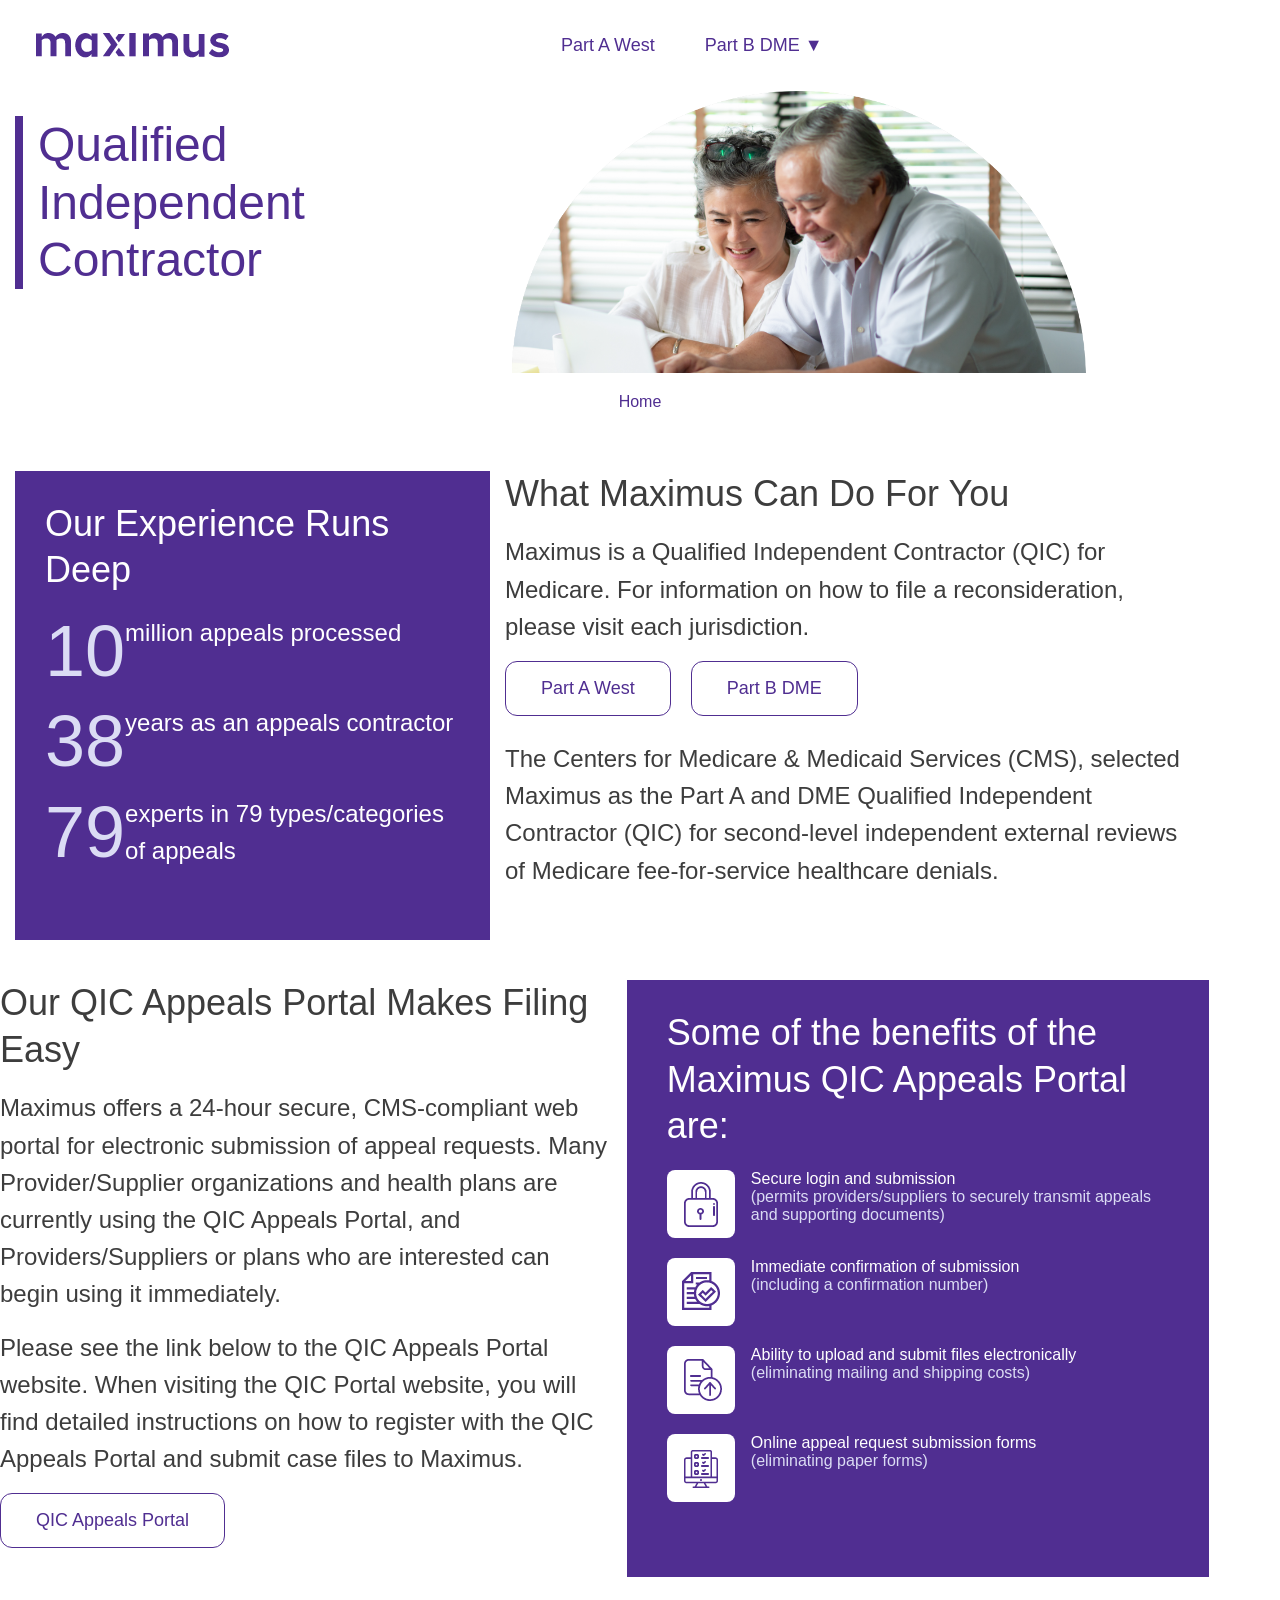
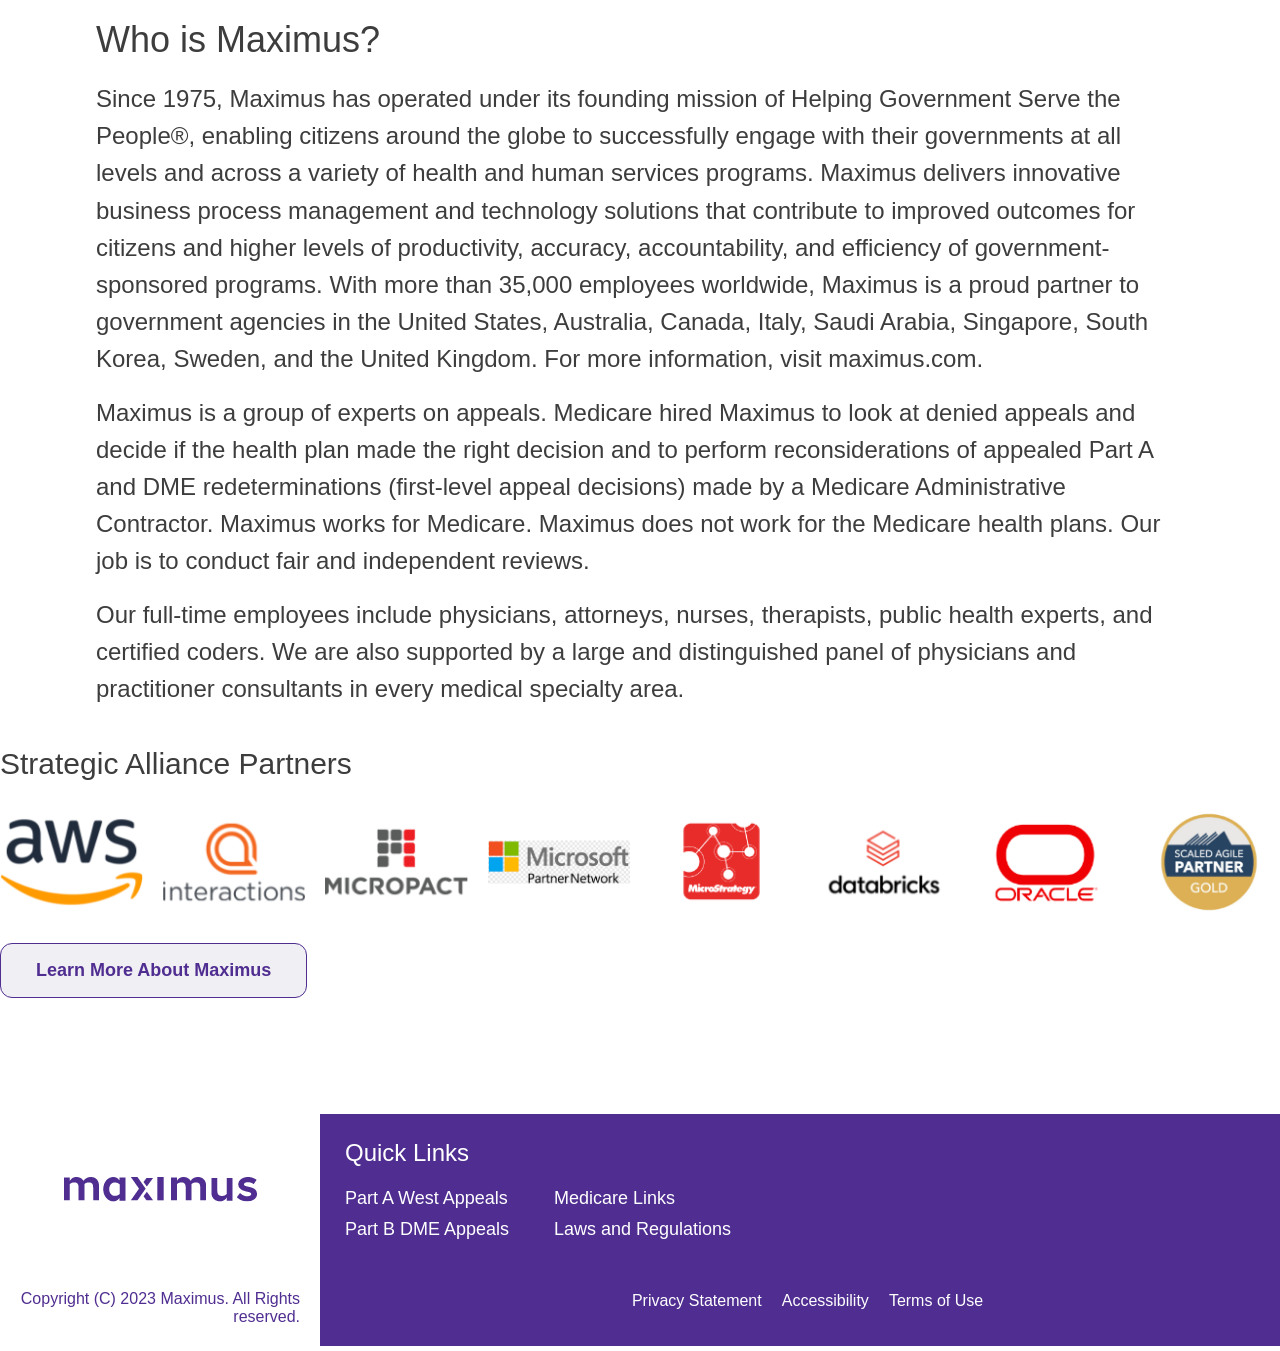
==== index.html @ 1b66faa0 "Publish static prototype Co-authored-by: Copilot <223556219+Copilot@users.noreply.github.com>" ====
<!doctype html>
<html lang="en">
<head>
  <meta charset="UTF-8" />
  <meta name="viewport" content="width=device-width, initial-scale=1.0" />
  <meta name="description" content="Explore Medicare appeal information for Part A West and Part B DME." />
  <link rel="icon" type="image/svg+xml" href="favicon.svg" />
  <title>Home | Maximus QIC</title>
  <link rel="stylesheet" href="css/styles.css" />
</head>
<body>
  <a class="skip-link" href="#main-content">Skip to main content</a>

  <header class="site-header">
    <div class="site-header__bar">
      <div class="container site-header__inner">
        <a class="site-header__logo-link" href="index.html"><img class="site-header__logo" src="images/logo.png" alt="Maximus Logo" /></a>
        <nav class="nav" aria-label="Primary">
          <a class="nav__link" href="part-a-west.html">Part A West</a>
          <div class="nav__dropdown-wrapper" data-dropdown>
            <button type="button" class="nav__link" aria-expanded="false" aria-controls="dme-menu">Part B DME <span aria-hidden="true">▼</span></button>
            <div class="nav__dropdown" id="dme-menu">
              <a class="nav__dropdown-item" href="medicare-durable-medical-equipment-dme-appeals.html">Part B DME Home</a>
              <a class="nav__dropdown-item" href="https://medicareappeal.com/dme-appeal-types-and-your-rights">DME Appeal Types and your Rights</a>
              <a class="nav__dropdown-item" href="https://medicareappeal.com/frequently-asked-questions">Frequently Asked Questions</a>
            </div>
          </div>
        </nav>
        <button type="button" class="nav-toggle" aria-expanded="false" aria-controls="mobile-menu">
          <span class="sr-only">Menu</span><span class="nav-toggle__bar"></span><span class="nav-toggle__bar"></span><span class="nav-toggle__bar"></span>
        </button>
      </div>
    </div>
    <nav class="mobile-menu" id="mobile-menu" aria-label="Mobile">
      <a class="mobile-menu__link" href="part-a-west.html">Part A West</a>
      <span class="mobile-menu__label">Part B DME</span>
      <a class="mobile-menu__link mobile-menu__link--sub" href="medicare-durable-medical-equipment-dme-appeals.html">Part B DME Home</a>
      <a class="mobile-menu__link mobile-menu__link--sub" href="https://medicareappeal.com/dme-appeal-types-and-your-rights">DME Appeal Types and Your Rights</a>
      <a class="mobile-menu__link mobile-menu__link--sub" href="https://medicareappeal.com/frequently-asked-questions">Frequently Asked Questions</a>
    </nav>
  </header>

  <main id="main-content">
    <section class="hero">
      <div class="container hero__inner home-hero">
        <div class="hero__content">
          <h1 class="hero__title hero__title--home">Qualified Independent Contractor</h1>
        </div>
        <div class="hero__image"><img src="images/Group_6.png" alt="" /></div>
      </div>
    </section>

    <nav class="breadcrumb" aria-label="Breadcrumb">
      <ol class="breadcrumb__list">
        <li class="breadcrumb__item" aria-current="page">Home</li>
      </ol>
    </nav>

    <div class="container page home">
      <div class="home-top home-top--intro">
        <section class="home-stats" aria-labelledby="home-stats-heading">
          <h2 class="home-stats__heading" id="home-stats-heading">Our Experience Runs Deep</h2>
          <div class="home-stats__list">
            <div class="home-stat"><p class="home-stat__number">10</p><p class="home-stat__label">million appeals processed</p></div>
            <div class="home-stat"><p class="home-stat__number">38</p><p class="home-stat__label">years as an appeals contractor</p></div>
            <div class="home-stat"><p class="home-stat__number">79</p><p class="home-stat__label">experts in 79 types/categories of appeals</p></div>
          </div>
        </section>
        <section class="home-can-do" aria-labelledby="home-can-do-heading">
          <h2 class="home-heading" id="home-can-do-heading">What Maximus Can Do For You</h2>
          <p class="home-text">Maximus is a Qualified Independent Contractor (QIC) for Medicare. For information on how to file a reconsideration, please visit each jurisdiction.</p>
          <div class="home-buttons">
            <a class="home-btn" href="part-a-west.html">Part A West</a>
            <a class="home-btn" href="medicare-durable-medical-equipment-dme-appeals.html">Part B DME</a>
          </div>
          <p class="home-text">The Centers for Medicare &amp; Medicaid Services (CMS), selected Maximus as the Part A and DME Qualified Independent Contractor (QIC) for second-level independent external reviews of Medicare fee-for-service healthcare denials.</p>
        </section>
      </div>

      <div class="home-top">
        <section class="home-portal" aria-labelledby="home-portal-heading">
          <h2 class="home-heading" id="home-portal-heading">Our QIC Appeals Portal Makes Filing Easy</h2>
          <p class="home-text">Maximus offers a 24-hour secure, CMS-compliant web portal for electronic submission of appeal requests. Many Provider/Supplier organizations and health plans are currently using the QIC Appeals Portal, and Providers/Suppliers or plans who are interested can begin using it immediately.</p>
          <p class="home-text">Please see the link below to the QIC Appeals Portal website. When visiting the QIC Portal website, you will find detailed instructions on how to register with the QIC Appeals Portal and submit case files to Maximus.</p>
          <a class="home-btn" href="https://qicappeals.cms.gov/" target="_blank" rel="noopener noreferrer">QIC Appeals Portal<span class="sr-only"> (opens in new tab)</span></a>
        </section>
        <section class="home-benefits" aria-labelledby="home-benefits-heading">
          <h2 class="home-benefits__heading" id="home-benefits-heading">Some of the benefits of the Maximus QIC Appeals Portal are:</h2>
          <div class="home-benefits__list">
            <div class="home-benefit"><img src="images/Group_4.png" alt="" /><div><p class="home-benefit__title">Secure login and submission</p><p class="home-benefit__note">(permits providers/suppliers to securely transmit appeals and supporting documents)</p></div></div>
            <div class="home-benefit"><img src="images/Group.png" alt="" /><div><p class="home-benefit__title">Immediate confirmation of submission</p><p class="home-benefit__note">(including a confirmation number)</p></div></div>
            <div class="home-benefit"><img src="images/Group_7.png" alt="" /><div><p class="home-benefit__title">Ability to upload and submit files electronically</p><p class="home-benefit__note">(eliminating mailing and shipping costs)</p></div></div>
            <div class="home-benefit"><img src="images/Group_8.png" alt="" /><div><p class="home-benefit__title">Online appeal request submission forms</p><p class="home-benefit__note">(eliminating paper forms)</p></div></div>
          </div>
        </section>
      </div>

      <section class="home-about" aria-labelledby="home-about-heading">
        <h2 class="home-heading" id="home-about-heading">Who is Maximus?</h2>
        <p class="home-text">Since 1975, Maximus has operated under its founding mission of Helping Government Serve the People®, enabling citizens around the globe to successfully engage with their governments at all levels and across a variety of health and human services programs. Maximus delivers innovative business process management and technology solutions that contribute to improved outcomes for citizens and higher levels of productivity, accuracy, accountability, and efficiency of government-sponsored programs. With more than 35,000 employees worldwide, Maximus is a proud partner to government agencies in the United States, Australia, Canada, Italy, Saudi Arabia, Singapore, South Korea, Sweden, and the United Kingdom. For more information, visit maximus.com.</p>
        <p class="home-text">Maximus is a group of experts on appeals. Medicare hired Maximus to look at denied appeals and decide if the health plan made the right decision and to perform reconsiderations of appealed Part A and DME redeterminations (first-level appeal decisions) made by a Medicare Administrative Contractor. Maximus works for Medicare. Maximus does not work for the Medicare health plans. Our job is to conduct fair and independent reviews.</p>
        <p class="home-text">Our full-time employees include physicians, attorneys, nurses, therapists, public health experts, and certified coders. We are also supported by a large and distinguished panel of physicians and practitioner consultants in every medical specialty area.</p>
      </section>

      <section class="home-partners" aria-labelledby="home-partners-heading">
        <h2 class="home-partners__heading" id="home-partners-heading">Strategic Alliance Partners</h2>
        <ul class="home-partners__list">
          <li><img src="images/partners/aws.png" alt="AWS" /></li>
          <li><img src="images/partners/interactions.png" alt="Interactions" /></li>
          <li><img src="images/partners/micropact.png" alt="Micropact" /></li>
          <li><img src="images/partners/microsoft.png" alt="Microsoft Partner Network" /></li>
          <li><img src="images/partners/micro.png" alt="Microstrategy" /></li>
          <li><img src="images/partners/databricks.png" alt="Databricks" /></li>
          <li><img src="images/partners/oracle.png" alt="Oracle" /></li>
          <li><img src="images/partners/scaledagile.png" alt="Scaled Agile Partner Gold" /></li>
        </ul>
      </section>

      <p class="home-more"><a class="home-btn home-btn--filled" href="https://maximus.com/federal">Learn More About Maximus</a></p>
    </div>
  </main>

  <footer class="site-footer">
    <div class="site-footer__row">
      <div class="site-footer__logo"><a href="index.html"><img src="images/logo.png" alt="Maximus logo" /></a></div>
      <div class="site-footer__links">
        <h2 class="site-footer__heading">Quick Links</h2>
        <ul class="site-footer__list">
          <li><a class="site-footer__link" href="part-a-west.html">Part A West Appeals</a></li>
          <li><a class="site-footer__link" href="medicare-durable-medical-equipment-dme-appeals.html">Part B DME Appeals</a></li>
          <li><a class="site-footer__link" href="https://medicareappeal.com/medicare-links">Medicare Links</a></li>
          <li><a class="site-footer__link" href="https://medicareappeal.com/laws-and-regulations">Laws and Regulations</a></li>
        </ul>
      </div>
      <div class="site-footer__contact"></div>
    </div>
    <div class="site-footer__row">
      <p class="site-footer__copyright">Copyright (C) 2023 Maximus. All Rights reserved.</p>
      <div class="site-footer__legal">
        <a class="site-footer__legal-link" href="https://medicareappeal.com/privacy">Privacy Statement</a>
        <a class="site-footer__legal-link" href="https://medicareappeal.com/accessibility">Accessibility</a>
        <a class="site-footer__legal-link" href="https://medicareappeal.com/terms-use">Terms of Use</a>
      </div>
    </div>
  </footer>

  <script src="js/site.js"></script>
</body>
</html>
---- css/styles.css ----
/*
 * FED QIC – base styles
 * Ported from the live medicareappeal.com component CSS (Mantine + CSS modules)
 * into plain, readable class names.
 */

:root {
  --purple: #502e91;
  --purple-dark: #2b254b;
  --gray-bg: #f0f0f4;
  --border-light: #dbdcf4;
  --text: #3d3d3d;
  --white: #fff;
  --font: AvenirLTStd, "Avenir LT Std", Avenir, "Avenir Next", Arial, sans-serif;
  --font-medium: AvenirLTStdMdm, "Avenir LT Std", Avenir, "Avenir Next", Arial, sans-serif;
}


*, *::before, *::after { box-sizing: border-box; }

body {
  margin: 0;
  font-family: var(--font);
  font-size: 18px;
  color: var(--text);
  background: var(--white);
  -webkit-font-smoothing: antialiased;
}

h1, h2, h3, h4 { font-family: var(--font); color: var(--text); margin-top: 0; }
p { margin-top: 0; }
img { max-width: 100%; }

:focus-visible { outline: 2px solid var(--purple); outline-offset: 2px; }

.container { width: 100%; padding: 0 16px; margin: 0 auto; }

.sr-only {
  position: absolute; width: 1px; height: 1px; padding: 0; margin: -1px;
  overflow: hidden; clip: rect(0, 0, 0, 0); white-space: nowrap; border: 0;
}

.skip-link {
  position: absolute; left: 8px; top: -60px; z-index: 1000;
  background: var(--purple); color: var(--white); padding: 10px 16px; text-decoration: none;
}
.skip-link:focus { top: 8px; }

/* ---------- Header ---------- */
.site-header__bar { background: var(--white); padding: 1em 0; }
.site-header__inner { display: flex; align-items: center; justify-content: space-between; }
.site-header__logo-link { display: inline-block; padding: 15px 20px; text-decoration: none; }
.site-header__logo { max-height: 60px; width: auto; height: auto; display: block; }

.nav { display: flex; align-items: center; width: 58.3333%; justify-content: flex-start; }
.nav__link {
  color: var(--purple); text-decoration: none; font-size: 18px; font-weight: 400;
  padding: 14px 25px 10px; display: inline-block; border: 0; border-bottom: 4px solid transparent;
  background: transparent; font-family: inherit; line-height: inherit; cursor: pointer;
  transition: all .2s ease;
}
.nav__link:hover, .nav__link:focus, .nav__link[aria-current="page"], .nav__link[data-active] {
  border-bottom-color: var(--purple);
}
.nav__dropdown-wrapper { position: relative; display: inline-block; }
.nav__dropdown {
  display: none; position: absolute; top: 100%; left: 0; z-index: 100;
  background: var(--purple); min-width: 240px;
}
.nav__dropdown-wrapper:hover .nav__dropdown, .nav__dropdown[data-open] { display: block; }
.nav__dropdown-item {
  display: block; color: var(--white); font-size: 18px; padding: 14px 25px;
  border-top: 2px solid var(--white); text-decoration: none;
}
.nav__dropdown-item:hover, .nav__dropdown-item:focus { background: var(--purple-dark); }
.nav__dropdown-item:focus-visible { outline: 2px solid var(--white); outline-offset: -2px; }

.nav-toggle {
  display: none; background: none; border: 0; padding: 10px; cursor: pointer; color: var(--purple);
}
.nav-toggle__bar { display: block; width: 26px; height: 3px; background: currentColor; margin: 5px 0; }

.mobile-menu { display: none; flex-direction: column; background: var(--white); border-top: 1px solid var(--border-light); padding: 8px 0; }
.mobile-menu[data-open] { display: flex; }
.mobile-menu__link { color: var(--purple); text-decoration: none; font-size: 18px; padding: 12px 24px; border-bottom: 1px solid var(--gray-bg); }
.mobile-menu__link:hover, .mobile-menu__link:focus, .mobile-menu__link[aria-current="page"] { background: var(--gray-bg); }
.mobile-menu__label { color: var(--purple); font-size: 18px; font-weight: 700; padding: 12px 24px 4px; }
.mobile-menu__link--sub { padding-left: 40px; font-size: 16px; }

/* ---------- Hero ---------- */
.hero { min-height: clamp(160px, 22vw, 300px); overflow-x: clip; position: relative; background: var(--white); }
.hero__inner { display: flex; align-items: flex-start; }
.hero__content { z-index: 4; width: 25%; padding-top: 25px; }
.hero__title {
  color: var(--purple); font-size: 42px; font-weight: 700; line-height: 1.2;
  border-left: 8px solid var(--purple); padding-left: 15px; margin: 0 0 0 15px;
}
.hero__image { z-index: 2; margin-left: 15%; }
.hero__image img { height: clamp(120px, 22vw, 300px); width: auto; max-width: 45vw; object-fit: contain; display: block; }

/* ---------- Breadcrumb ---------- */
.breadcrumb { color: var(--purple); padding: 20px 0; }
.breadcrumb__list { margin: 0; padding: 0; list-style: none; display: flex; justify-content: center; align-items: center; gap: 10px; flex-wrap: wrap; }
.breadcrumb__item { color: var(--purple); font-size: 16px; }
.breadcrumb__item:not(:last-child)::after { content: "/"; padding-left: 10px; }
.breadcrumb__link { color: var(--purple); text-decoration: underline; font-weight: 700; }
.breadcrumb__link:hover { text-decoration: none; }

/* ---------- Page content ---------- */
.page { padding-top: 40px; padding-bottom: 40px; font-size: 24px; }
.page-title { font-size: 36px; font-weight: 700; margin-bottom: .5em; line-height: 1.35; }
.intro { font-size: 24px; line-height: 1.55; margin-bottom: 1em; }

.link { color: var(--purple); font-size: inherit; font-weight: 700; text-decoration: underline; }
.link:hover { text-decoration: none; }

.paragraph { font-size: 24px; line-height: 1.55; margin-bottom: 1em; }
.paragraph--label { font-weight: 700; }

.list, .list ul { list-style: none; padding-left: 40px; margin: 0; }
.list li { font-size: 24px; padding: 10px 0; }
.list li.address { white-space: pre-line; }
.list li::before { content: "•"; color: var(--purple); font-weight: 700; display: inline-block; width: 1em; margin-left: -1em; }

.sub-heading { font-size: 30px; font-weight: 400; margin-bottom: .5em; line-height: 1.4; }

.gray-panel { background: var(--gray-bg); padding-bottom: 15px; margin: 20px 0; }
.gray-panel__heading {
  margin: 0 auto; padding-top: 20px; border-top: 5px solid var(--purple);
  text-align: center; font-size: 36px; font-weight: 400; line-height: 1.4;
}
.columns { display: flex; flex-wrap: wrap; gap: 2em; }
.gray-panel .columns { padding: 1em 15px 0; }
.columns--spaced { margin-top: 40px; }
.column { flex: 1 1 300px; min-width: 0; }

/* Buttons (site's existing "btnBlue" / "btnGreen" styles) */
.btn {
  display: inline-block; border-radius: 12px; padding: 13px 35px; font-size: 18px; font-family: inherit;
  text-decoration: none; text-align: center; border: 1px solid var(--purple); cursor: pointer;
  color: var(--purple); background: var(--white); min-width: 125px;
}
.btn:hover, .btn:focus-visible { background: var(--purple); color: var(--white); }
.btn--primary { background: var(--gray-bg); font-weight: 700; }
.btn--solid { background: var(--purple); color: var(--white); font-weight: 700; }
.btn--solid:hover, .btn--solid:focus-visible { background: var(--purple-dark); border-color: var(--purple-dark); }

/* ---------- NEW: Part A West online form CTA section ---------- */
.cta-section {
  display: flex; flex-wrap: wrap; align-items: center; justify-content: space-between; gap: 24px;
  border-left: 8px solid var(--purple); background: var(--white);
  box-shadow: 0 0 0 1px var(--border-light); padding: 28px 32px; margin: 32px 0 40px;
}
.cta-section__body { flex: 1 1 420px; min-width: 0; }
.cta-section__eyebrow { color: var(--purple); font-size: 16px; font-weight: 700; letter-spacing: .06em; text-transform: uppercase; margin-bottom: 8px; }
.cta-section__heading { color: var(--purple); font-size: 30px; font-weight: 700; margin-bottom: 10px; line-height: 1.3; }
.cta-section__text { font-size: 20px; line-height: 1.5; margin: 0; }
.cta-section__action { flex: 0 0 auto; }

/* Home page */
.hero__title--home { font-size: 48px; font-weight: 400; }
.home { font-size: 24px; max-width: 1348px; padding-left: 0; padding-right: 0; }
.home-hero { max-width: 1348px; padding: 0; }
.home-top { display: flex; gap: 15px; align-items: flex-start; margin-bottom: 40px; }
.home-top--intro { padding: 0 15px; }
.home-top > * { min-width: 0; }
.home-stats { flex: 0 0 38%; }
.home-can-do { flex: 0 0 54%; }
.home-portal { flex: 0 0 47.8%; }
.home-benefits { flex: 0 0 45.5%; }
.home-heading { font-size: 36px; font-weight: 400; line-height: 1.3; margin: 0 0 16px; }
.home-text { font-size: 24px; line-height: 1.55; margin: 0 0 16px; }
.home-stats, .home-benefits { background: var(--purple); color: var(--white); padding: 30px 30px 55px; }
.home-stats__heading, .home-benefits__heading { color: var(--white); font-size: 36px; font-weight: 400; line-height: 1.3; margin: 0 0 20px; }
.home-stat { display: flex; align-items: flex-start; margin-bottom: 16px; }
.home-stat p { margin: 0; }
.home-stat__number { color: var(--border-light); font-size: 72px; line-height: 1.03; }
.home-stat__label { color: var(--white); font-size: 24px; line-height: 1.55; }
.home-benefits { padding-left: 40px; }
.home-benefit { display: flex; align-items: flex-start; gap: 0; margin-bottom: 20px; }
.home-benefit img { width: 68px; height: 68px; flex: 0 0 auto; margin-right: 16px; }
.home-benefit p { margin: 0; font-size: 16px; }
.home-benefit__title { color: var(--white); }
.home-benefit__note { color: var(--border-light); }
.home-buttons { display: flex; flex-wrap: wrap; gap: 20px; margin: 0 0 24px; }
.home-btn {
  display: inline-block; background: var(--white); color: var(--purple); border: 1px solid var(--purple);
  border-radius: 12px; padding: 13px 35px; font-size: 18px; line-height: 1.5; text-decoration: none; margin-bottom: 16px;
}
.home-btn:hover, .home-btn:focus-visible { background: var(--purple); color: var(--white); }
.home-btn--filled { background: var(--gray-bg); font-weight: 700; }
.home-buttons .home-btn { margin: 0; }
.home-about { max-width: 1120px; margin: 0 auto 40px; padding: 0 16px; }
.home-partners__heading { font-size: 30px; font-weight: 400; margin: 0 0 32px; }
.home-partners__list { list-style: none; margin: 0 0 32px; padding: 0; display: grid; grid-template-columns: repeat(8, 1fr); gap: 20px; align-items: center; }
.home-partners__list img { width: 100%; height: auto; display: block; }
.home-more { margin: 0; }
@media (max-width: 900px) {
  .home-top, .home-top--intro { flex-direction: column; padding: 0 16px; gap: 30px; }
  .home-top > * { flex: 1 1 auto; width: 100%; }
  .hero__title--home { font-size: 32px; }
  .home-partners__list { grid-template-columns: repeat(4, 1fr); }
}

/* ---------- Footer ---------- */
.site-footer { margin-top: 60px; padding-bottom: 5px; background: var(--white); }
.site-footer__row { display: flex; }
.site-footer__logo { width: 25%; padding: 25px 20px; display: flex; align-items: center; justify-content: center; }
.site-footer__links { width: 50%; background: var(--purple); padding: 25px 0 25px 25px; }
.site-footer__contact { width: 25%; background: var(--purple); }
.site-footer__heading { color: var(--white); font-family: var(--font-medium); font-size: 24px; font-weight: 400; margin: 0 0 1rem; }
.site-footer__list { list-style: none; margin: 0; padding: 0; column-count: 2; width: 400px; max-width: 100%; }
.site-footer__list li { padding: 5px 0; }
.site-footer__link { color: var(--white); text-decoration: none; font-size: 18px; }
.site-footer__link:hover { text-decoration: underline; }
.site-footer__link:focus-visible, .site-footer__legal-link:focus-visible { outline-color: var(--white); }
.site-footer__copyright { width: 25%; text-align: right; padding: 20px 20px 20px 0; color: var(--purple); font-size: 16px; margin: 0; }
.site-footer__legal { width: 75%; background: var(--purple); padding: 20px 0; text-align: center; }
.site-footer__legal-link { color: var(--white); text-decoration: none; font-size: 16px; margin-left: 15px; display: inline-block; }
.site-footer__legal-link:hover { text-decoration: underline; }

/* ---------- Responsive ---------- */
@media (max-width: 1024px) {
  .hero__inner { align-items: center; }
  .hero__content { padding-top: 0; }
}

@media (max-width: 768px) {
  .nav { display: none; }
  .nav-toggle { display: block; }
  .site-header__logo { max-height: 50px; }
  .site-header__logo-link { padding: 8px 12px; }

  .hero { padding: 24px 0; }
  .hero__content { width: 60%; }
  .hero__title { font-size: 24px; margin-left: 0; }
  .hero__image { margin-left: auto; }

  .page { font-size: 18px; }
  .page-title, .gray-panel__heading { font-size: 28px; }
  .intro, .paragraph, .list li { font-size: 18px; }
  .sub-heading { font-size: 24px; }
  .list, .list ul { padding-left: 24px; }
  .btn { padding: 12px 24px; }

  .cta-section { padding: 20px; }
  .cta-section__heading { font-size: 24px; }
  .cta-section__text { font-size: 18px; }

  .site-footer__row { flex-direction: column; }
  .site-footer__logo, .site-footer__links, .site-footer__contact,
  .site-footer__copyright, .site-footer__legal { width: 100%; }
  .site-footer__copyright { text-align: center; padding: 10px 0; }
  .site-footer__list { column-count: 1; }
  .site-footer__legal-link { margin-left: 10px; font-size: 14px; }
}

@media (max-width: 480px) {
  .hero__title { font-size: 22px; }
  .hero__image img { height: 90px; }
}
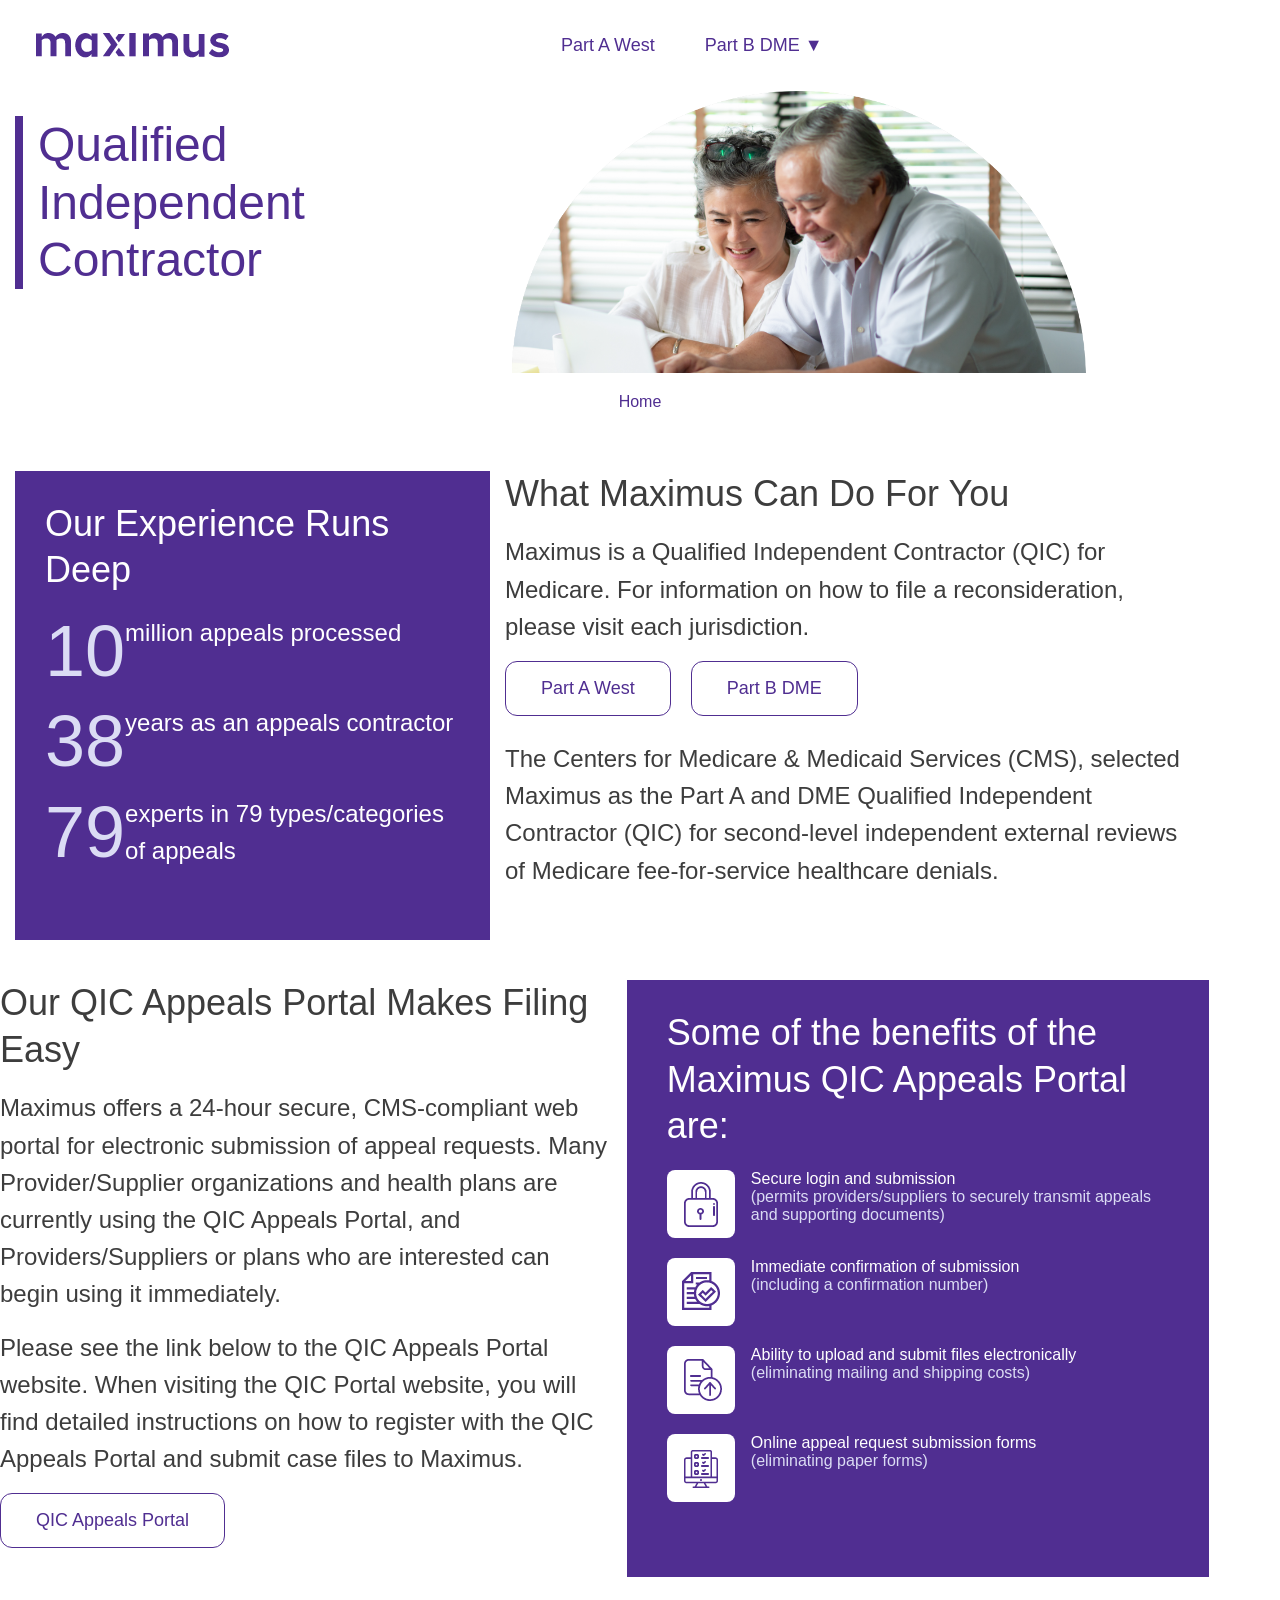
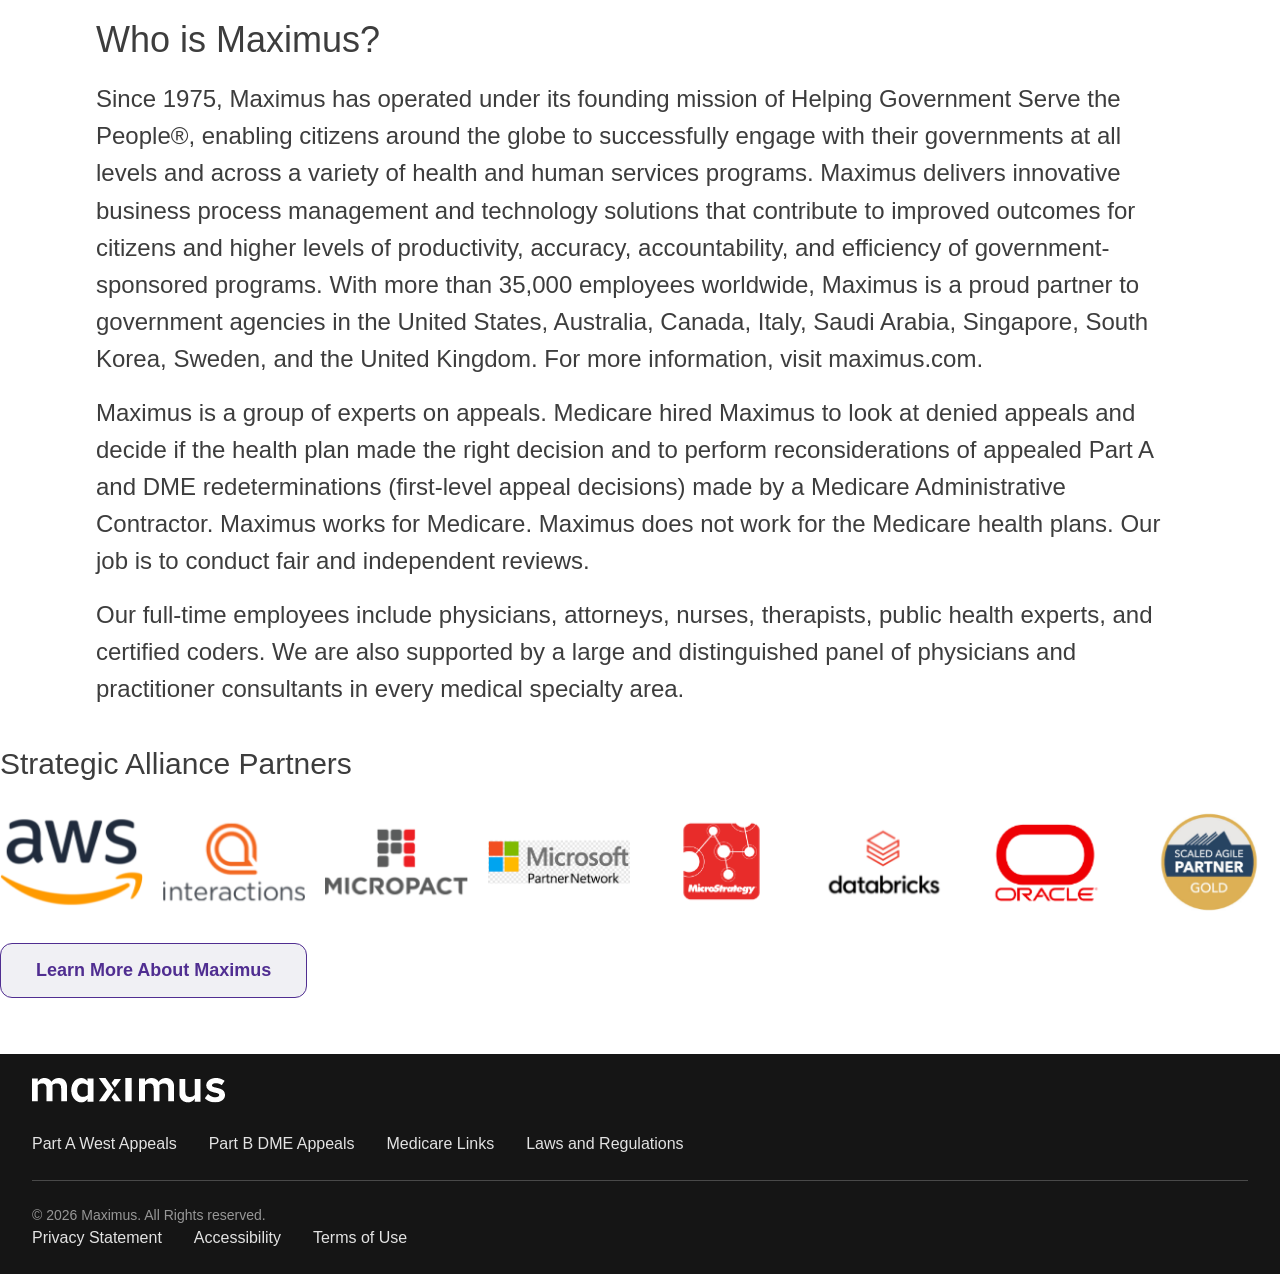
==== commit 44d7705a: "Update site: MMS footer, Part A West accordions and hero, form copy updates Co-authored-by: Copilot " ====
--- a/index.html
+++ b/index.html
@@ -7,6 +7,16032 @@
   <link rel="icon" type="image/svg+xml" href="favicon.svg" />
   <title>Home | Maximus QIC</title>
   <link rel="stylesheet" href="css/styles.css" />
+  <script type="module">
+var W2=Object.create;var u8=Object.defineProperty;var G2=Object.getOwnPropertyDescriptor;var K2=Object.getOwnPropertyNames;var Y2=Object.getPrototypeOf,X2=Object.prototype.hasOwnProperty;var L=(o,a,e)=>()=>{if(e)throw e[0];try{return o&&(a=o(o=0)),a}catch(t){throw e=[t],t}};var Q2=(o,a)=>()=>{try{return a||o((a={exports:{}}).exports,a),a.exports}catch(e){throw a=0,e}},E0=(o,a)=>{for(var e in a)u8(o,e,{get:a[e],enumerable:!0})},J2=(o,a,e,t)=>{if(a&&typeof a=="object"||typeof a=="function")for(let l of K2(a))!X2.call(o,l)&&l!==e&&u8(o,l,{get:()=>a[l],enumerable:!(t=G2(a,l))||t.enumerable});return o};var a6=(o,a,e)=>(e=o!=null?W2(Y2(o)):{},J2(a||!o||!o.__esModule?u8(e,"default",{value:o,enumerable:!0}):e,o));var X0,Q0,v8,F8,D0,P8,p,B8,g8,f8=L(()=>{X0=globalThis,Q0=X0.ShadowRoot&&(X0.ShadyCSS===void 0||X0.ShadyCSS.nativeShadow)&&"adoptedStyleSheets"in Document.prototype&&"replace"in CSSStyleSheet.prototype,v8=Symbol(),F8=new WeakMap,D0=class{constructor(a,e,t){if(this._$cssResult$=!0,t!==v8)throw Error("CSSResult is not constructable. Use `unsafeCSS` or `css` instead.");this.cssText=a,this.t=e}get styleSheet(){let a=this.o,e=this.t;if(Q0&&a===void 0){let t=e!==void 0&&e.length===1;t&&(a=F8.get(e)),a===void 0&&((this.o=a=new CSSStyleSheet).replaceSync(this.cssText),t&&F8.set(e,a))}return a}toString(){return this.cssText}},P8=o=>new D0(typeof o=="string"?o:o+"",void 0,v8),p=(o,...a)=>{let e=o.length===1?o[0]:a.reduce((t,l,r)=>t+(n=>{if(n._$cssResult$===!0)return n.cssText;if(typeof n=="number")return n;throw Error("Value passed to 'css' function must be a 'css' function result: "+n+". Use 'unsafeCSS' to pass non-literal values, but take care to ensure page security.")})(l)+o[r+1],o[0]);return new D0(e,o,v8)},B8=(o,a)=>{if(Q0)o.adoptedStyleSheets=a.map(e=>e instanceof CSSStyleSheet?e:e.styleSheet);else for(let e of a){let t=document.createElement("style"),l=X0.litNonce;l!==void 0&&t.setAttribute("nonce",l),t.textContent=e.cssText,o.appendChild(t)}},g8=Q0?o=>o:o=>o instanceof CSSStyleSheet?(a=>{let e="";for(let t of a.cssRules)e+=t.cssText;return P8(e)})(o):o});var e6,t6,r6,l6,i6,o6,J0,N8,n6,s6,R0,O0,a8,q8,a0,I0=L(()=>{f8();f8();({is:e6,defineProperty:t6,getOwnPropertyDescriptor:r6,getOwnPropertyNames:l6,getOwnPropertySymbols:i6,getPrototypeOf:o6}=Object),J0=globalThis,N8=J0.trustedTypes,n6=N8?N8.emptyScript:"",s6=J0.reactiveElementPolyfillSupport,R0=(o,a)=>o,O0={toAttribute(o,a){switch(a){case Boolean:o=o?n6:null;break;case Object:case Array:o=o==null?o:JSON.stringify(o)}return o},fromAttribute(o,a){let e=o;switch(a){case Boolean:e=o!==null;break;case Number:e=o===null?null:Number(o);break;case Object:case Array:try{e=JSON.parse(o)}catch{e=null}}return e}},a8=(o,a)=>!e6(o,a),q8={attribute:!0,type:String,converter:O0,reflect:!1,useDefault:!1,hasChanged:a8};Symbol.metadata??=Symbol("metadata"),J0.litPropertyMetadata??=new WeakMap;a0=class extends HTMLElement{static addInitializer(a){this._$Ei(),(this.l??=[]).push(a)}static get observedAttributes(){return this.finalize(),this._$Eh&&[...this._$Eh.keys()]}static createProperty(a,e=q8){if(e.state&&(e.attribute=!1),this._$Ei(),this.prototype.hasOwnProperty(a)&&((e=Object.create(e)).wrapped=!0),this.elementProperties.set(a,e),!e.noAccessor){let t=Symbol(),l=this.getPropertyDescriptor(a,t,e);l!==void 0&&t6(this.prototype,a,l)}}static getPropertyDescriptor(a,e,t){let{get:l,set:r}=r6(this.prototype,a)??{get(){return this[e]},set(n){this[e]=n}};return{get:l,set(n){let h=l?.call(this);r?.call(this,n),this.requestUpdate(a,h,t)},configurable:!0,enumerable:!0}}static getPropertyOptions(a){return this.elementProperties.get(a)??q8}static _$Ei(){if(this.hasOwnProperty(R0("elementProperties")))return;let a=o6(this);a.finalize(),a.l!==void 0&&(this.l=[...a.l]),this.elementProperties=new Map(a.elementProperties)}static finalize(){if(this.hasOwnProperty(R0("finalized")))return;if(this.finalized=!0,this._$Ei(),this.hasOwnProperty(R0("properties"))){let e=this.properties,t=[...l6(e),...i6(e)];for(let l of t)this.createProperty(l,e[l])}let a=this[Symbol.metadata];if(a!==null){let e=litPropertyMetadata.get(a);if(e!==void 0)for(let[t,l]of e)this.elementProperties.set(t,l)}this._$Eh=new Map;for(let[e,t]of this.elementProperties){let l=this._$Eu(e,t);l!==void 0&&this._$Eh.set(l,e)}this.elementStyles=this.finalizeStyles(this.styles)}static finalizeStyles(a){let e=[];if(Array.isArray(a)){let t=new Set(a.flat(1/0).reverse());for(let l of t)e.unshift(g8(l))}else a!==void 0&&e.push(g8(a));return e}static _$Eu(a,e){let t=e.attribute;return t===!1?void 0:typeof t=="string"?t:typeof a=="string"?a.toLowerCase():void 0}constructor(){super(),this._$Ep=void 0,this.isUpdatePending=!1,this.hasUpdated=!1,this._$Em=null,this._$Ev()}_$Ev(){this._$ES=new Promise(a=>this.enableUpdating=a),this._$AL=new Map,this._$E_(),this.requestUpdate(),this.constructor.l?.forEach(a=>a(this))}addController(a){(this._$EO??=new Set).add(a),this.renderRoot!==void 0&&this.isConnected&&a.hostConnected?.()}removeController(a){this._$EO?.delete(a)}_$E_(){let a=new Map,e=this.constructor.elementProperties;for(let t of e.keys())this.hasOwnProperty(t)&&(a.set(t,this[t]),delete this[t]);a.size>0&&(this._$Ep=a)}createRenderRoot(){let a=this.shadowRoot??this.attachShadow(this.constructor.shadowRootOptions);return B8(a,this.constructor.elementStyles),a}connectedCallback(){this.renderRoot??=this.createRenderRoot(),this.enableUpdating(!0),this._$EO?.forEach(a=>a.hostConnected?.())}enableUpdating(a){}disconnectedCallback(){this._$EO?.forEach(a=>a.hostDisconnected?.())}attributeChangedCallback(a,e,t){this._$AK(a,t)}_$ET(a,e){let t=this.constructor.elementProperties.get(a),l=this.constructor._$Eu(a,t);if(l!==void 0&&t.reflect===!0){let r=(t.converter?.toAttribute!==void 0?t.converter:O0).toAttribute(e,t.type);this._$Em=a,r==null?this.removeAttribute(l):this.setAttribute(l,r),this._$Em=null}}_$AK(a,e){let t=this.constructor,l=t._$Eh.get(a);if(l!==void 0&&this._$Em!==l){let r=t.getPropertyOptions(l),n=typeof r.converter=="function"?{fromAttribute:r.converter}:r.converter?.fromAttribute!==void 0?r.converter:O0;this._$Em=l;let h=n.fromAttribute(e,r.type);this[l]=h??this._$Ej?.get(l)??h,this._$Em=null}}requestUpdate(a,e,t,l=!1,r){if(a!==void 0){let n=this.constructor;if(l===!1&&(r=this[a]),t??=n.getPropertyOptions(a),!((t.hasChanged??a8)(r,e)||t.useDefault&&t.reflect&&r===this._$Ej?.get(a)&&!this.hasAttribute(n._$Eu(a,t))))return;this.C(a,e,t)}this.isUpdatePending===!1&&(this._$ES=this._$EP())}C(a,e,{useDefault:t,reflect:l,wrapped:r},n){t&&!(this._$Ej??=new Map).has(a)&&(this._$Ej.set(a,n??e??this[a]),r!==!0||n!==void 0)||(this._$AL.has(a)||(this.hasUpdated||t||(e=void 0),this._$AL.set(a,e)),l===!0&&this._$Em!==a&&(this._$Eq??=new Set).add(a))}async _$EP(){this.isUpdatePending=!0;try{await this._$ES}catch(e){Promise.reject(e)}let a=this.scheduleUpdate();return a!=null&&await a,!this.isUpdatePending}scheduleUpdate(){return this.performUpdate()}performUpdate(){if(!this.isUpdatePending)return;if(!this.hasUpdated){if(this.renderRoot??=this.createRenderRoot(),this._$Ep){for(let[l,r]of this._$Ep)this[l]=r;this._$Ep=void 0}let t=this.constructor.elementProperties;if(t.size>0)for(let[l,r]of t){let{wrapped:n}=r,h=this[l];n!==!0||this._$AL.has(l)||h===void 0||this.C(l,void 0,r,h)}}let a=!1,e=this._$AL;try{a=this.shouldUpdate(e),a?(this.willUpdate(e),this._$EO?.forEach(t=>t.hostUpdate?.()),this.update(e)):this._$EM()}catch(t){throw a=!1,this._$EM(),t}a&&this._$AE(e)}willUpdate(a){}_$AE(a){this._$EO?.forEach(e=>e.hostUpdated?.()),this.hasUpdated||(this.hasUpdated=!0,this.firstUpdated(a)),this.updated(a)}_$EM(){this._$AL=new Map,this.isUpdatePending=!1}get updateComplete(){return this.getUpdateComplete()}getUpdateComplete(){return this._$ES}shouldUpdate(a){return!0}update(a){this._$Eq&&=this._$Eq.forEach(e=>this._$ET(e,this[e])),this._$EM()}updated(a){}firstUpdated(a){}};a0.elementStyles=[],a0.shadowRootOptions={mode:"open"},a0[R0("elementProperties")]=new Map,a0[R0("finalized")]=new Map,s6?.({ReactiveElement:a0}),(J0.reactiveElementVersions??=[]).push("2.1.2")});function e2(o,a){if(!L8(o)||!o.hasOwnProperty("raw"))throw Error("invalid template strings array");return j8!==void 0?j8.createHTML(a):a}function C0(o,a,e=o,t){if(a===e0)return a;let l=t!==void 0?e._$Co?.[t]:e._$Cl,r=B0(a)?void 0:a._$litDirective$;return l?.constructor!==r&&(l?._$AO?.(!1),r===void 0?l=void 0:(l=new r(o),l._$AT(o,e,t)),t!==void 0?(e._$Co??=[])[t]=l:e._$Cl=l),l!==void 0&&(a=C0(o,l._$AS(o,a.values),l,t)),a}var M8,U8,e8,j8,Q8,o0,J8,d6,f0,P0,B0,L8,h6,A8,F0,W8,G8,v0,K8,Y8,a2,x8,s,C8,l4,e0,d,X8,g0,c6,N0,Z8,q0,w0,H8,y8,b8,V8,p6,t2,k0=L(()=>{M8=globalThis,U8=o=>o,e8=M8.trustedTypes,j8=e8?e8.createPolicy("lit-html",{createHTML:o=>o}):void 0,Q8="$lit$",o0=`lit$${Math.random().toFixed(9).slice(2)}$`,J8="?"+o0,d6=`<${J8}>`,f0=document,P0=()=>f0.createComment(""),B0=o=>o===null||typeof o!="object"&&typeof o!="function",L8=Array.isArray,h6=o=>L8(o)||typeof o?.[Symbol.iterator]=="function",A8=`[ 	
+\f\r]`,F0=/<(?:(!--|\/[^a-zA-Z])|(\/?[a-zA-Z][^>\s]*)|(\/?$))/g,W8=/-->/g,G8=/>/g,v0=RegExp(`>|${A8}(?:([^\\s"'>=/]+)(${A8}*=${A8}*(?:[^ 	
+\f\r"'\`<>=]|("|')|))|$)`,"g"),K8=/'/g,Y8=/"/g,a2=/^(?:script|style|textarea|title)$/i,x8=o=>(a,...e)=>({_$litType$:o,strings:a,values:e}),s=x8(1),C8=x8(2),l4=x8(3),e0=Symbol.for("lit-noChange"),d=Symbol.for("lit-nothing"),X8=new WeakMap,g0=f0.createTreeWalker(f0,129);c6=(o,a)=>{let e=o.length-1,t=[],l,r=a===2?"<svg>":a===3?"<math>":"",n=F0;for(let h=0;h<e;h++){let m=o[h],g,H,V=-1,Z1=0;for(;Z1<m.length&&(n.lastIndex=Z1,H=n.exec(m),H!==null);)Z1=n.lastIndex,n===F0?H[1]==="!--"?n=W8:H[1]!==void 0?n=G8:H[2]!==void 0?(a2.test(H[2])&&(l=RegExp("</"+H[2],"g")),n=v0):H[3]!==void 0&&(n=v0):n===v0?H[0]===">"?(n=l??F0,V=-1):H[1]===void 0?V=-2:(V=n.lastIndex-H[2].length,g=H[1],n=H[3]===void 0?v0:H[3]==='"'?Y8:K8):n===Y8||n===K8?n=v0:n===W8||n===G8?n=F0:(n=v0,l=void 0);let z1=n===v0&&o[h+1].startsWith("/>")?" ":"";r+=n===F0?m+d6:V>=0?(t.push(g),m.slice(0,V)+Q8+m.slice(V)+o0+z1):m+o0+(V===-2?h:z1)}return[e2(o,r+(o[e]||"<?>")+(a===2?"</svg>":a===3?"</math>":"")),t]},N0=class o{constructor({strings:a,_$litType$:e},t){let l;this.parts=[];let r=0,n=0,h=a.length-1,m=this.parts,[g,H]=c6(a,e);if(this.el=o.createElement(g,t),g0.currentNode=this.el.content,e===2||e===3){let V=this.el.content.firstChild;V.replaceWith(...V.childNodes)}for(;(l=g0.nextNode())!==null&&m.length<h;){if(l.nodeType===1){if(l.hasAttributes())for(let V of l.getAttributeNames())if(V.endsWith(Q8)){let Z1=H[n++],z1=l.getAttribute(V).split(o0),u0=/([.?@])?(.*)/.exec(Z1);m.push({type:1,index:r,name:u0[2],strings:z1,ctor:u0[1]==="."?H8:u0[1]==="?"?y8:u0[1]==="@"?b8:w0}),l.removeAttribute(V)}else V.startsWith(o0)&&(m.push({type:6,index:r}),l.removeAttribute(V));if(a2.test(l.tagName)){let V=l.textContent.split(o0),Z1=V.length-1;if(Z1>0){l.textContent=e8?e8.emptyScript:"";for(let z1=0;z1<Z1;z1++)l.append(V[z1],P0()),g0.nextNode(),m.push({type:2,index:++r});l.append(V[Z1],P0())}}}else if(l.nodeType===8)if(l.data===J8)m.push({type:2,index:r});else{let V=-1;for(;(V=l.data.indexOf(o0,V+1))!==-1;)m.push({type:7,index:r}),V+=o0.length-1}r++}}static createElement(a,e){let t=f0.createElement("template");return t.innerHTML=a,t}};Z8=class{constructor(a,e){this._$AV=[],this._$AN=void 0,this._$AD=a,this._$AM=e}get parentNode(){return this._$AM.parentNode}get _$AU(){return this._$AM._$AU}u(a){let{el:{content:e},parts:t}=this._$AD,l=(a?.creationScope??f0).importNode(e,!0);g0.currentNode=l;let r=g0.nextNode(),n=0,h=0,m=t[0];for(;m!==void 0;){if(n===m.index){let g;m.type===2?g=new q0(r,r.nextSibling,this,a):m.type===1?g=new m.ctor(r,m.name,m.strings,this,a):m.type===6&&(g=new V8(r,this,a)),this._$AV.push(g),m=t[++h]}n!==m?.index&&(r=g0.nextNode(),n++)}return g0.currentNode=f0,l}p(a){let e=0;for(let t of this._$AV)t!==void 0&&(t.strings!==void 0?(t._$AI(a,t,e),e+=t.strings.length-2):t._$AI(a[e])),e++}},q0=class o{get _$AU(){return this._$AM?._$AU??this._$Cv}constructor(a,e,t,l){this.type=2,this._$AH=d,this._$AN=void 0,this._$AA=a,this._$AB=e,this._$AM=t,this.options=l,this._$Cv=l?.isConnected??!0}get parentNode(){let a=this._$AA.parentNode,e=this._$AM;return e!==void 0&&a?.nodeType===11&&(a=e.parentNode),a}get startNode(){return this._$AA}get endNode(){return this._$AB}_$AI(a,e=this){a=C0(this,a,e),B0(a)?a===d||a==null||a===""?(this._$AH!==d&&this._$AR(),this._$AH=d):a!==this._$AH&&a!==e0&&this._(a):a._$litType$!==void 0?this.$(a):a.nodeType!==void 0?this.T(a):h6(a)?this.k(a):this._(a)}O(a){return this._$AA.parentNode.insertBefore(a,this._$AB)}T(a){this._$AH!==a&&(this._$AR(),this._$AH=this.O(a))}_(a){this._$AH!==d&&B0(this._$AH)?this._$AA.nextSibling.data=a:this.T(f0.createTextNode(a)),this._$AH=a}$(a){let{values:e,_$litType$:t}=a,l=typeof t=="number"?this._$AC(a):(t.el===void 0&&(t.el=N0.createElement(e2(t.h,t.h[0]),this.options)),t);if(this._$AH?._$AD===l)this._$AH.p(e);else{let r=new Z8(l,this),n=r.u(this.options);r.p(e),this.T(n),this._$AH=r}}_$AC(a){let e=X8.get(a.strings);return e===void 0&&X8.set(a.strings,e=new N0(a)),e}k(a){L8(this._$AH)||(this._$AH=[],this._$AR());let e=this._$AH,t,l=0;for(let r of a)l===e.length?e.push(t=new o(this.O(P0()),this.O(P0()),this,this.options)):t=e[l],t._$AI(r),l++;l<e.length&&(this._$AR(t&&t._$AB.nextSibling,l),e.length=l)}_$AR(a=this._$AA.nextSibling,e){for(this._$AP?.(!1,!0,e);a!==this._$AB;){let t=U8(a).nextSibling;U8(a).remove(),a=t}}setConnected(a){this._$AM===void 0&&(this._$Cv=a,this._$AP?.(a))}},w0=class{get tagName(){return this.element.tagName}get _$AU(){return this._$AM._$AU}constructor(a,e,t,l,r){this.type=1,this._$AH=d,this._$AN=void 0,this.element=a,this.name=e,this._$AM=l,this.options=r,t.length>2||t[0]!==""||t[1]!==""?(this._$AH=Array(t.length-1).fill(new String),this.strings=t):this._$AH=d}_$AI(a,e=this,t,l){let r=this.strings,n=!1;if(r===void 0)a=C0(this,a,e,0),n=!B0(a)||a!==this._$AH&&a!==e0,n&&(this._$AH=a);else{let h=a,m,g;for(a=r[0],m=0;m<r.length-1;m++)g=C0(this,h[t+m],e,m),g===e0&&(g=this._$AH[m]),n||=!B0(g)||g!==this._$AH[m],g===d?a=d:a!==d&&(a+=(g??"")+r[m+1]),this._$AH[m]=g}n&&!l&&this.j(a)}j(a){a===d?this.element.removeAttribute(this.name):this.element.setAttribute(this.name,a??"")}},H8=class extends w0{constructor(){super(...arguments),this.type=3}j(a){this.element[this.name]=a===d?void 0:a}},y8=class extends w0{constructor(){super(...arguments),this.type=4}j(a){this.element.toggleAttribute(this.name,!!a&&a!==d)}},b8=class extends w0{constructor(a,e,t,l,r){super(a,e,t,l,r),this.type=5}_$AI(a,e=this){if((a=C0(this,a,e,0)??d)===e0)return;let t=this._$AH,l=a===d&&t!==d||a.capture!==t.capture||a.once!==t.once||a.passive!==t.passive,r=a!==d&&(t===d||l);l&&this.element.removeEventListener(this.name,this,t),r&&this.element.addEventListener(this.name,this,a),this._$AH=a}handleEvent(a){typeof this._$AH=="function"?this._$AH.call(this.options?.host??this.element,a):this._$AH.handleEvent(a)}},V8=class{constructor(a,e,t){this.element=a,this.type=6,this._$AN=void 0,this._$AM=e,this.options=t}get _$AU(){return this._$AM._$AU}_$AI(a){C0(this,a)}},p6=M8.litHtmlPolyfillSupport;p6?.(N0,q0),(M8.litHtmlVersions??=[]).push("3.3.3");t2=(o,a,e)=>{let t=e?.renderBefore??a,l=t._$litPart$;if(l===void 0){let r=e?.renderBefore??null;t._$litPart$=l=new q0(a.insertBefore(P0(),r),r,void 0,e??{})}return l._$AI(o),l}});var w8,c,m6,r2=L(()=>{I0();I0();k0();k0();w8=globalThis,c=class extends a0{constructor(){super(...arguments),this.renderOptions={host:this},this._$Do=void 0}createRenderRoot(){let a=super.createRenderRoot();return this.renderOptions.renderBefore??=a.firstChild,a}update(a){let e=this.render();this.hasUpdated||(this.renderOptions.isConnected=this.isConnected),super.update(a),this._$Do=t2(e,this.renderRoot,this.renderOptions)}connectedCallback(){super.connectedCallback(),this._$Do?.setConnected(!0)}disconnectedCallback(){super.disconnectedCallback(),this._$Do?.setConnected(!1)}render(){return e0}};c._$litElement$=!0,c.finalized=!0,w8.litElementHydrateSupport?.({LitElement:c});m6=w8.litElementPolyfillSupport;m6?.({LitElement:c});(w8.litElementVersions??=[]).push("4.2.2")});var l2=L(()=>{});var Z=L(()=>{I0();k0();r2();l2()});var u,b=L(()=>{"use strict";Z();u=p`
+  :host([hidden]) {
+    display: none !important;
+  }
+`});var v,i2=L(()=>{v=o=>(a,e)=>{e!==void 0?e.addInitializer(()=>{customElements.define(o,a)}):customElements.define(o,a)}});function i(o){return(a,e)=>typeof e=="object"?v6(o,a,e):((t,l,r)=>{let n=l.hasOwnProperty(r);return l.constructor.createProperty(r,t),n?Object.getOwnPropertyDescriptor(l,r):void 0})(o,a,e)}var u6,v6,k8=L(()=>{I0();u6={attribute:!0,type:String,converter:O0,reflect:!1,hasChanged:a8},v6=(o=u6,a,e)=>{let{kind:t,metadata:l}=e,r=globalThis.litPropertyMetadata.get(l);if(r===void 0&&globalThis.litPropertyMetadata.set(l,r=new Map),t==="setter"&&((o=Object.create(o)).wrapped=!0),r.set(e.name,o),t==="accessor"){let{name:n}=e;return{set(h){let m=a.get.call(this);a.set.call(this,h),this.requestUpdate(n,m,o,!0,h)},init(h){return h!==void 0&&this.C(n,void 0,o,h),h}}}if(t==="setter"){let{name:n}=e;return function(h){let m=this[n];a.call(this,h),this.requestUpdate(n,m,o,!0,h)}}throw Error("Unsupported decorator location: "+t)}});function f(o){return i({...o,state:!0,attribute:!1})}var o2=L(()=>{k8();});var n2=L(()=>{});var A0,z0=L(()=>{A0=(o,a,e)=>(e.configurable=!0,e.enumerable=!0,Reflect.decorate&&typeof a!="object"&&Object.defineProperty(o,a,e),e)});function H1(o,a){return(e,t,l)=>{let r=n=>n.renderRoot?.querySelector(o)??null;if(a){let{get:n,set:h}=typeof t=="object"?e:l??(()=>{let m=Symbol();return{get(){return this[m]},set(g){this[m]=g}}})();return A0(e,t,{get(){let m=n.call(this);return m===void 0&&(m=r(this),(m!==null||this.hasUpdated)&&h.call(this,m)),m}})}return A0(e,t,{get(){return r(this)}})}}var s2=L(()=>{z0();});var d2=L(()=>{z0();});var h2=L(()=>{z0();});var c2=L(()=>{z0();});var p2=L(()=>{z0();});var y=L(()=>{i2();k8();o2();n2();s2();d2();h2();c2();p2()});var M,_1,D=L(()=>{"use strict";Z();M=p`
+  :focus-visible {
+    outline: var(--focus-ring-width) var(--focus-ring-style) var(--focus-ring-color);
+    outline-offset: var(--focus-ring-offset);
+  }
+`,_1=p`
+  :focus-visible {
+    outline: var(--focus-ring-width) var(--focus-ring-style) var(--focus-ring-color);
+    outline-offset: var(--focus-ring-inset-offset);
+  }
+`});var m2,r8,t8,z8=L(()=>{m2={ATTRIBUTE:1,CHILD:2,PROPERTY:3,BOOLEAN_ATTRIBUTE:4,EVENT:5,ELEMENT:6},r8=o=>(...a)=>({_$litDirective$:o,values:a}),t8=class{constructor(a){}get _$AU(){return this._$AM._$AU}_$AT(a,e,t){this._$Ct=a,this._$AM=e,this._$Ci=t}_$AS(a,e){return this.update(a,e)}update(a,e){return this.render(...e)}}});var Z0,X4,u2=L(()=>{k0();z8();Z0=class extends t8{constructor(a){if(super(a),this.it=d,a.type!==m2.CHILD)throw Error(this.constructor.directiveName+"() can only be used in child bindings")}render(a){if(a===d||a==null)return this._t=void 0,this.it=a;if(a===e0)return a;if(typeof a!="string")throw Error(this.constructor.directiveName+"() called with a non-string value");if(a===this.it)return this._t;this.it=a;let e=[a];return e.raw=e,this._t={_$litType$:this.constructor.resultType,strings:e,values:[]}}};Z0.directiveName="unsafeHTML",Z0.resultType=1;X4=r8(Z0)});var U0,t0,v2=L(()=>{z8();u2();U0=class extends Z0{};U0.directiveName="unsafeSVG",U0.resultType=2;t0=r8(U0)});var j0=L(()=>{v2()});var g2=Q2((la,g6)=>{g6.exports={acorn:{regular:'<path d="M232,104a56.06,56.06,0,0,0-56-56H136a24,24,0,0,1,24-24,8,8,0,0,0,0-16,40,40,0,0,0-40,40H80a56.06,56.06,0,0,0-56,56,16,16,0,0,0,8,13.83V128c0,35.53,33.12,62.12,59.74,83.49C103.66,221.07,120,234.18,120,240a8,8,0,0,0,16,0c0-5.82,16.34-18.93,28.26-28.51C190.88,190.12,224,163.53,224,128V117.83A16,16,0,0,0,232,104ZM80,64h96a40.06,40.06,0,0,1,40,40H40A40,40,0,0,1,80,64Zm74.25,135c-10.62,8.52-20,16-26.25,23.37-6.25-7.32-15.63-14.85-26.25-23.37C77.8,179.79,48,155.86,48,128v-8H208v8C208,155.86,178.2,179.79,154.25,199Z"/>',fill:'<path d="M232,104a56.06,56.06,0,0,0-56-56H136a24,24,0,0,1,24-24,8,8,0,0,0,0-16,40,40,0,0,0-40,40H80a56.06,56.06,0,0,0-56,56,16,16,0,0,0,8,13.84V128c0,35.53,33.12,62.12,59.74,83.49C103.66,221.07,120,234.18,120,240a8,8,0,0,0,16,0c0-5.82,16.34-18.93,28.26-28.51C190.88,190.12,224,163.53,224,128V117.84A16,16,0,0,0,232,104Zm-77.75,95c-10.62,8.52-20,16-26.25,23.37-6.25-7.32-15.63-14.85-26.25-23.37C77.8,179.79,48,155.86,48,128v-8H208v8C208,155.86,178.2,179.79,154.25,199Z"/>'},"address-book":{regular:'<path d="M83.19,174.4a8,8,0,0,0,11.21-1.6,52,52,0,0,1,83.2,0,8,8,0,1,0,12.8-9.6A67.88,67.88,0,0,0,163,141.51a40,40,0,1,0-53.94,0A67.88,67.88,0,0,0,81.6,163.2,8,8,0,0,0,83.19,174.4ZM112,112a24,24,0,1,1,24,24A24,24,0,0,1,112,112Zm96-88H64A16,16,0,0,0,48,40V64H32a8,8,0,0,0,0,16H48v40H32a8,8,0,0,0,0,16H48v40H32a8,8,0,0,0,0,16H48v24a16,16,0,0,0,16,16H208a16,16,0,0,0,16-16V40A16,16,0,0,0,208,24Zm0,192H64V40H208Z"/>',fill:'<path d="M160,112a24,24,0,1,1-24-24A24,24,0,0,1,160,112Zm64-72V216a16,16,0,0,1-16,16H64a16,16,0,0,1-16-16V192H32a8,8,0,0,1,0-16H48V136H32a8,8,0,0,1,0-16H48V80H32a8,8,0,0,1,0-16H48V40A16,16,0,0,1,64,24H208A16,16,0,0,1,224,40ZM190.4,163.2A67.88,67.88,0,0,0,163,141.51a40,40,0,1,0-53.94,0A67.88,67.88,0,0,0,81.6,163.2a8,8,0,1,0,12.8,9.6,52,52,0,0,1,83.2,0,8,8,0,1,0,12.8-9.6Z"/>'},"address-book-tabs":{regular:'<path d="M208,32H48A16,16,0,0,0,32,48V208a16,16,0,0,0,16,16H208a16,16,0,0,0,16-16V48A16,16,0,0,0,208,32Zm-16,72h16v48H192Zm16-16H192V48h16ZM48,48H176V208H48ZM208,208H192V168h16v40Zm-56.25-42a39.76,39.76,0,0,0-17.19-23.34,32,32,0,1,0-45.12,0A39.84,39.84,0,0,0,72.25,166a8,8,0,0,0,15.5,4c2.64-10.25,13.06-18,24.25-18s21.62,7.73,24.25,18a8,8,0,1,0,15.5-4ZM96,120a16,16,0,1,1,16,16A16,16,0,0,1,96,120Z"/>',fill:'<path d="M208,32H48A16,16,0,0,0,32,48V208a16,16,0,0,0,16,16H208a16,16,0,0,0,16-16V48A16,16,0,0,0,208,32ZM184,48h24V88H184Zm0,56h24v48H184Zm-38,71.75a8,8,0,0,1-9.74-5.76c-2.63-10.26-13.06-18-24.25-18s-21.61,7.74-24.25,18a8,8,0,0,1-15.5-4,39.84,39.84,0,0,1,17.19-23.34,32,32,0,1,1,45.12,0A39.76,39.76,0,0,1,151.75,166,8,8,0,0,1,146,175.75ZM208,208H184V168h24v40Zm-80-88a16,16,0,1,1-16-16A16,16,0,0,1,128,120Z"/>'},"air-traffic-control":{regular:'<path d="M229.11,70.82A16,16,0,0,0,216,64H136V32h16a8,8,0,0,0,0-16H104a8,8,0,0,0,0,16h16V64H40A16,16,0,0,0,25,85.47l26.19,72a16,16,0,0,0,15,10.53H96v64a8,8,0,0,0,16,0V168h32v64a8,8,0,0,0,16,0V168h29.82a16,16,0,0,0,15-10.53l26.19-72A16,16,0,0,0,229.11,70.82ZM110.68,152,97.58,80h60.84l-13.1,72ZM40,80H81.32l13.09,72H66.18Zm149.82,72H161.59l13.09-72H216Z"/>',fill:'<path d="M229.11,70.82A16,16,0,0,0,216,64H136V32h16a8,8,0,0,0,0-16H104a8,8,0,0,0,0,16h16V64H40A16,16,0,0,0,25,85.47l26.19,72a16,16,0,0,0,15,10.53H189.82a16,16,0,0,0,15-10.53l26.19-72A16,16,0,0,0,229.11,70.82ZM102.52,151.87a7.87,7.87,0,0,1-1.44.13,8,8,0,0,1-7.86-6.57L83,89.43a8,8,0,0,1,15.75-2.86l10.18,56A8,8,0,0,1,102.52,151.87ZM173,89.43l-10.19,56a8,8,0,0,1-7.86,6.57,7.87,7.87,0,0,1-1.44-.13,8,8,0,0,1-6.44-9.3l10.18-56A8,8,0,0,1,173,89.43ZM160,188v44a8,8,0,0,1-8,8H104a8,8,0,0,1-8-8V188a4,4,0,0,1,4-4h56A4,4,0,0,1,160,188Z"/>'},airplane:{regular:'<path d="M235.58,128.84,160,91.06V48a32,32,0,0,0-64,0V91.06L20.42,128.84A8,8,0,0,0,16,136v32a8,8,0,0,0,9.57,7.84L96,161.76v18.93L82.34,194.34A8,8,0,0,0,80,200v32a8,8,0,0,0,11,7.43l37-14.81,37,14.81A8,8,0,0,0,176,232V200a8,8,0,0,0-2.34-5.66L160,180.69V161.76l70.43,14.08A8,8,0,0,0,240,168V136A8,8,0,0,0,235.58,128.84ZM224,158.24l-70.43-14.08A8,8,0,0,0,144,152v32a8,8,0,0,0,2.34,5.66L160,203.31v16.87l-29-11.61a8,8,0,0,0-5.94,0L96,220.18V203.31l13.66-13.65A8,8,0,0,0,112,184V152a8,8,0,0,0-9.57-7.84L32,158.24v-17.3l75.58-37.78A8,8,0,0,0,112,96V48a16,16,0,0,1,32,0V96a8,8,0,0,0,4.42,7.16L224,140.94Z"/>',fill:'<path d="M240,136v32a8,8,0,0,1-8,8,7.61,7.61,0,0,1-1.57-.16L156,161v23.73l17.66,17.65A8,8,0,0,1,176,208v24a8,8,0,0,1-11,7.43l-37-14.81L91,239.43A8,8,0,0,1,80,232V208a8,8,0,0,1,2.34-5.66L100,184.69V161L25.57,175.84A7.61,7.61,0,0,1,24,176a8,8,0,0,1-8-8V136a8,8,0,0,1,4.42-7.16L100,89.06V44a28,28,0,0,1,56,0V89.06l79.58,39.78A8,8,0,0,1,240,136Z"/>'},"airplane-in-flight":{regular:'<path d="M224,216a8,8,0,0,1-8,8H72a8,8,0,1,1,0-16H216A8,8,0,0,1,224,216Zm24-80v24a8,8,0,0,1-8,8H61.07a39.75,39.75,0,0,1-38.31-28.51L8.69,92.6A16,16,0,0,1,24,72h8a8,8,0,0,1,5.65,2.34L59.32,96H81.81l-9-26.94A16,16,0,0,1,88,48h8a8,8,0,0,1,5.66,2.34L147.32,96H208A40,40,0,0,1,248,136Zm-16,0a24,24,0,0,0-24-24H144a8,8,0,0,1-5.65-2.34L92.69,64H88l12.49,37.47A8,8,0,0,1,92.91,112H56a8,8,0,0,1-5.66-2.34L28.69,88H24l14.07,46.9a23.85,23.85,0,0,0,23,17.1H232Z"/>',fill:'<path d="M224,216a8,8,0,0,1-8,8H72a8,8,0,1,1,0-16H216A8,8,0,0,1,224,216ZM208,96H147.32L101.66,50.34A8,8,0,0,0,96,48H88A16,16,0,0,0,72.83,69.06l9,26.94H59.32L37.66,74.34A8,8,0,0,0,32,72H24A16,16,0,0,0,8.69,92.6l14.07,46.89A39.75,39.75,0,0,0,61.07,168H240a8,8,0,0,0,8-8V136A40,40,0,0,0,208,96Z"/>'},"airplane-landing":{regular:'<path d="M256,216a8,8,0,0,1-8,8H104a8,8,0,0,1,0-16H248A8,8,0,0,1,256,216Zm-26.16-24.3L53.21,142.24A40.12,40.12,0,0,1,24,103.72V48A16,16,0,0,1,45.06,32.82l5.47,1.82a8,8,0,0,1,5,4.87L66.13,68.88,96,77.39V48a16,16,0,0,1,21.06-15.18l5.47,1.82a8,8,0,0,1,4.85,4.5l22.5,53.63,60.84,17A40.13,40.13,0,0,1,240,148.32V184a8,8,0,0,1-10.16,7.7ZM224,148.32a24.09,24.09,0,0,0-17.58-23.13l-64.57-18a8,8,0,0,1-5.23-4.61L114,48.67,112,48V88a8,8,0,0,1-10.19,7.7l-44-12.54a8,8,0,0,1-5.33-5L41.79,48.59,40,48v55.72a24.09,24.09,0,0,0,17.53,23.12L224,173.45Z"/>',fill:'<path d="M256,216a8,8,0,0,1-8,8H104a8,8,0,0,1,0-16H248A8,8,0,0,1,256,216Zm-24-24a8,8,0,0,0,8-8V148.32a40.13,40.13,0,0,0-29.28-38.54l-60.84-17-22.5-53.63a8,8,0,0,0-4.85-4.5l-5.47-1.82A16,16,0,0,0,96,48V77.39L66.13,68.88,55.52,39.51a8,8,0,0,0-5-4.87l-5.47-1.82A16,16,0,0,0,24,48v55.72a40.12,40.12,0,0,0,29.21,38.52L229.84,191.7A8,8,0,0,0,232,192Z"/>'},"airplane-takeoff":{regular:'<path d="M176,216a8,8,0,0,1-8,8H24a8,8,0,0,1,0-16H168A8,8,0,0,1,176,216ZM247.86,93.15a8,8,0,0,1-3.76,5.39l-147.41,88a40.18,40.18,0,0,1-20.26,5.52,39.78,39.78,0,0,1-27.28-10.87l-.12-.12L13,145.8a16,16,0,0,1,4.49-26.21l3-1.47a8,8,0,0,1,6.08-.4l28.26,9.54L75,115.06,53.17,93.87A16,16,0,0,1,57.7,67.4l.32-.13,7.15-2.71a8,8,0,0,1,5.59,0L124.7,84.38,176.27,53.6a39.82,39.82,0,0,1,51.28,9.12l.12.15,18.64,23.89A8,8,0,0,1,247.86,93.15Zm-19.74-3.7-13-16.67a23.88,23.88,0,0,0-30.68-5.42l-54.8,32.72a8.06,8.06,0,0,1-6.87.64L68,80.58l-4,1.53.21.2L93.57,110.8a8,8,0,0,1-1.43,12.58L59.93,142.87a8,8,0,0,1-6.7.73l-28.67-9.67-.19.1-.37.17a.71.71,0,0,1,.13.12l36,35.26a23.85,23.85,0,0,0,28.42,3.18Z"/>',fill:'<path d="M176,216a8,8,0,0,1-8,8H24a8,8,0,0,1,0-16H168A8,8,0,0,1,176,216ZM246.31,86.76,227.67,62.87l-.12-.15a39.82,39.82,0,0,0-51.28-9.12L124.7,84.38,70.76,64.54a8,8,0,0,0-5.59,0L58,67.27l-.32.13a16,16,0,0,0-4.53,26.47L75,115.06l-20.17,12.2-28.26-9.54a8,8,0,0,0-6.08.4l-3,1.47A16,16,0,0,0,13,145.8l36,35.27.12.12a39.78,39.78,0,0,0,27.28,10.87,40.18,40.18,0,0,0,20.26-5.52l147.41-88a8,8,0,0,0,2.21-11.78Z"/>'},"airplane-taxiing":{regular:'<path d="M208,96H147.32L101.66,50.34A8,8,0,0,0,96,48H88A16,16,0,0,0,72.83,69.06l9,26.94H59.32L37.66,74.34A8,8,0,0,0,32,72H24A16,16,0,0,0,8.69,92.6l14.07,46.89A39.75,39.75,0,0,0,61.07,168H240a8,8,0,0,0,8-8V136A40,40,0,0,0,208,96Zm24,56H61.07a23.85,23.85,0,0,1-23-17.1L24,88h4.68l21.66,21.66A8,8,0,0,0,56,112h36.9a8,8,0,0,0,7.59-10.53L88,64h4.68l45.66,45.66A8,8,0,0,0,144,112h64a24,24,0,0,1,24,24Zm-8,48a16,16,0,1,1-16-16A16,16,0,0,1,224,200Zm-96,0a16,16,0,1,1-16-16A16,16,0,0,1,128,200Z"/>',fill:'<path d="M248,136v24a8,8,0,0,1-8,8H61.07a39.75,39.75,0,0,1-38.31-28.51L8.69,92.6A16,16,0,0,1,24,72h8a8,8,0,0,1,5.65,2.34L59.32,96H81.81l-9-26.94A16,16,0,0,1,88,48h8a8,8,0,0,1,5.66,2.34L147.32,96H208A40,40,0,0,1,248,136Zm-40,48a16,16,0,1,0,16,16A16,16,0,0,0,208,184Zm-96,0a16,16,0,1,0,16,16A16,16,0,0,0,112,184Z"/>'},"airplane-tilt":{regular:'<path d="M185.33,114.21l29.14-27.42.17-.17a32,32,0,0,0-45.26-45.26c0,.06-.11.11-.17.17L141.79,70.67l-83-30.2a8,8,0,0,0-8.39,1.86l-24,24a8,8,0,0,0,1.22,12.31l63.89,42.59L76.69,136H56a8,8,0,0,0-5.65,2.34l-24,24A8,8,0,0,0,29,175.42l36.82,14.73,14.7,36.75.06.16a8,8,0,0,0,13.18,2.47l23.87-23.88A8,8,0,0,0,120,200V179.31l14.76-14.76,42.59,63.89a8,8,0,0,0,12.31,1.22l24-24a8,8,0,0,0,1.86-8.39Zm-.07,97.23-42.59-63.88A8,8,0,0,0,136.8,144c-.27,0-.53,0-.79,0a8,8,0,0,0-5.66,2.35l-24,24A8,8,0,0,0,104,176v20.69L90.93,209.76,79.43,181A8,8,0,0,0,75,176.57l-28.74-11.5L59.32,152H80a8,8,0,0,0,5.66-2.34l24-24a8,8,0,0,0-1.22-12.32L44.56,70.74l13.5-13.49,83.22,30.26a8,8,0,0,0,8.56-2L180.78,52.6A16,16,0,0,1,203.4,75.23l-32.87,30.93a8,8,0,0,0-2,8.56l30.26,83.22Z"/>',fill:'<path d="M215.52,197.26a8,8,0,0,1-1.86,8.39l-24,24A8,8,0,0,1,184,232a7.09,7.09,0,0,1-.79,0,8,8,0,0,1-5.87-3.52l-44.07-66.12L112,183.59V208a8,8,0,0,1-2.34,5.65s-14,14.06-15.88,15.88A7.91,7.91,0,0,1,91,231.41a8,8,0,0,1-10.41-4.35l-.06-.15-14.7-36.76L29,175.42a8,8,0,0,1-2.69-13.08l16-16A8,8,0,0,1,48,144H72.4l21.27-21.27L27.56,78.65a8,8,0,0,1-1.22-12.32l24-24a8,8,0,0,1,8.39-1.86l85.94,31.25L176.2,40.19a28,28,0,0,1,39.6,39.6l-31.53,31.53Z"/>'},airplay:{regular:'<path d="M134.08,154.79a8,8,0,0,0-12.15,0l-48,56A8,8,0,0,0,80,224h96a8,8,0,0,0,6.07-13.21ZM97.39,208,128,172.29,158.61,208ZM232,64V176a24,24,0,0,1-24,24h-8a8,8,0,0,1,0-16h8a8,8,0,0,0,8-8V64a8,8,0,0,0-8-8H48a8,8,0,0,0-8,8V176a8,8,0,0,0,8,8h8a8,8,0,0,1,0,16H48a24,24,0,0,1-24-24V64A24,24,0,0,1,48,40H208A24,24,0,0,1,232,64Z"/>',fill:'<path d="M174.15,210.88A8,8,0,0,1,168,224H88a8,8,0,0,1-6.15-13.12l40-48a8,8,0,0,1,12.29,0ZM208,40H48A24,24,0,0,0,24,64V176a24,24,0,0,0,24,24H68.22a4,4,0,0,0,3.07-1.44l38.28-45.92a24,24,0,0,1,21-8.51,24.68,24.68,0,0,1,16.25,8.94l37.91,45.49a4,4,0,0,0,3.07,1.44H208a24,24,0,0,0,24-24V64A24,24,0,0,0,208,40Z"/>'},alarm:{regular:'<path d="M128,40a96,96,0,1,0,96,96A96.11,96.11,0,0,0,128,40Zm0,176a80,80,0,1,1,80-80A80.09,80.09,0,0,1,128,216ZM61.66,37.66l-32,32A8,8,0,0,1,18.34,58.34l32-32A8,8,0,0,1,61.66,37.66Zm176,32a8,8,0,0,1-11.32,0l-32-32a8,8,0,0,1,11.32-11.32l32,32A8,8,0,0,1,237.66,69.66ZM184,128a8,8,0,0,1,0,16H128a8,8,0,0,1-8-8V80a8,8,0,0,1,16,0v48Z"/>',fill:'<path d="M61.66,37.66l-32,32A8,8,0,0,1,18.34,58.34l32-32A8,8,0,0,1,61.66,37.66Zm176,20.68-32-32a8,8,0,0,0-11.32,11.32l32,32a8,8,0,0,0,11.32-11.32ZM224,136a96,96,0,1,1-96-96A96.11,96.11,0,0,1,224,136Zm-32,0a8,8,0,0,0-8-8H136V80a8,8,0,0,0-16,0v56a8,8,0,0,0,8,8h56A8,8,0,0,0,192,136Z"/>'},alien:{regular:'<path d="M128,16a96.11,96.11,0,0,0-96,96c0,24,12.56,55.06,33.61,83,21.18,28.15,44.5,45,62.39,45s41.21-16.81,62.39-45c21.05-28,33.61-59,33.61-83A96.11,96.11,0,0,0,128,16Zm49.61,169.42C160.24,208.49,140.31,224,128,224s-32.24-15.51-49.61-38.58C59.65,160.5,48,132.37,48,112a80,80,0,0,1,160,0C208,132.37,196.35,160.5,177.61,185.42ZM120,136A40,40,0,0,0,80,96a16,16,0,0,0-16,16,40,40,0,0,0,40,40A16,16,0,0,0,120,136ZM80,112a24,24,0,0,1,24,24h0A24,24,0,0,1,80,112Zm96-16a40,40,0,0,0-40,40,16,16,0,0,0,16,16,40,40,0,0,0,40-40A16,16,0,0,0,176,96Zm-24,40a24,24,0,0,1,24-24A24,24,0,0,1,152,136Zm0,48a8,8,0,0,1-8,8H112a8,8,0,0,1,0-16h32A8,8,0,0,1,152,184Z"/>',fill:'<path d="M128,16a96.11,96.11,0,0,0-96,96c0,24,12.56,55.06,33.61,83,21.18,28.15,44.5,45,62.39,45s41.21-16.81,62.39-45c21.05-28,33.61-59,33.61-83A96.11,96.11,0,0,0,128,16ZM64,116a12,12,0,0,1,12-12,36,36,0,0,1,36,36,12,12,0,0,1-12,12A36,36,0,0,1,64,116Zm80,84H112a8,8,0,0,1,0-16h32a8,8,0,0,1,0,16Zm12-48a12,12,0,0,1-12-12,36,36,0,0,1,36-36,12,12,0,0,1,12,12A36,36,0,0,1,156,152Z"/>'},"align-bottom":{regular:'<path d="M224,216a8,8,0,0,1-8,8H40a8,8,0,0,1,0-16H216A8,8,0,0,1,224,216Zm-88-40V80a16,16,0,0,1,16-16h40a16,16,0,0,1,16,16v96a16,16,0,0,1-16,16H152A16,16,0,0,1,136,176Zm16,0h40V80H152ZM48,176V40A16,16,0,0,1,64,24h40a16,16,0,0,1,16,16V176a16,16,0,0,1-16,16H64A16,16,0,0,1,48,176Zm16,0h40V40H64Z"/>',fill:'<path d="M224,216a8,8,0,0,1-8,8H40a8,8,0,0,1,0-16H216A8,8,0,0,1,224,216Zm-72-24h40a16,16,0,0,0,16-16V80a16,16,0,0,0-16-16H152a16,16,0,0,0-16,16v96A16,16,0,0,0,152,192Zm-88,0h40a16,16,0,0,0,16-16V40a16,16,0,0,0-16-16H64A16,16,0,0,0,48,40V176A16,16,0,0,0,64,192Z"/>'},"align-bottom-simple":{regular:'<path d="M208,232a8,8,0,0,1-8,8H56a8,8,0,0,1,0-16H200A8,8,0,0,1,208,232ZM80,192V40A16,16,0,0,1,96,24h64a16,16,0,0,1,16,16V192a16,16,0,0,1-16,16H96A16,16,0,0,1,80,192Zm16,0h64V40H96Z"/>',fill:'<path d="M208,232a8,8,0,0,1-8,8H56a8,8,0,0,1,0-16H200A8,8,0,0,1,208,232ZM96,208h64a16,16,0,0,0,16-16V40a16,16,0,0,0-16-16H96A16,16,0,0,0,80,40V192A16,16,0,0,0,96,208Z"/>'},"align-center-horizontal":{regular:'<path d="M208,136H136V120h48a16,16,0,0,0,16-16V64a16,16,0,0,0-16-16H136V32a8,8,0,0,0-16,0V48H72A16,16,0,0,0,56,64v40a16,16,0,0,0,16,16h48v16H48a16,16,0,0,0-16,16v40a16,16,0,0,0,16,16h72v16a8,8,0,0,0,16,0V208h72a16,16,0,0,0,16-16V152A16,16,0,0,0,208,136ZM72,64H184v40H72ZM208,192H48V152H208v40Z"/>',fill:'<path d="M224,152v40a16,16,0,0,1-16,16H136v16a8,8,0,0,1-16,0V208H48a16,16,0,0,1-16-16V152a16,16,0,0,1,16-16h72V120H72a16,16,0,0,1-16-16V64A16,16,0,0,1,72,48h48V32a8,8,0,0,1,16,0V48h48a16,16,0,0,1,16,16v40a16,16,0,0,1-16,16H136v16h72A16,16,0,0,1,224,152Z"/>'},"align-center-horizontal-simple":{regular:'<path d="M208,80H136V48a8,8,0,0,0-16,0V80H48A16,16,0,0,0,32,96v64a16,16,0,0,0,16,16h72v32a8,8,0,0,0,16,0V176h72a16,16,0,0,0,16-16V96A16,16,0,0,0,208,80Zm0,80H48V96H208v64Z"/>',fill:'<path d="M224,96v64a16,16,0,0,1-16,16H136v32a8,8,0,0,1-16,0V176H48a16,16,0,0,1-16-16V96A16,16,0,0,1,48,80h72V48a8,8,0,0,1,16,0V80h72A16,16,0,0,1,224,96Z"/>'},"align-center-vertical":{regular:'<path d="M224,120H208V72a16,16,0,0,0-16-16H152a16,16,0,0,0-16,16v48H120V48a16,16,0,0,0-16-16H64A16,16,0,0,0,48,48v72H32a8,8,0,0,0,0,16H48v72a16,16,0,0,0,16,16h40a16,16,0,0,0,16-16V136h16v48a16,16,0,0,0,16,16h40a16,16,0,0,0,16-16V136h16a8,8,0,0,0,0-16ZM104,208H64V48h40Zm88-24H152V72h40Z"/>',fill:'<path d="M232,128a8,8,0,0,1-8,8H208v48a16,16,0,0,1-16,16H152a16,16,0,0,1-16-16V136H120v72a16,16,0,0,1-16,16H64a16,16,0,0,1-16-16V136H32a8,8,0,0,1,0-16H48V48A16,16,0,0,1,64,32h40a16,16,0,0,1,16,16v72h16V72a16,16,0,0,1,16-16h40a16,16,0,0,1,16,16v48h16A8,8,0,0,1,232,128Z"/>'},"align-center-vertical-simple":{regular:'<path d="M208,120H176V48a16,16,0,0,0-16-16H96A16,16,0,0,0,80,48v72H48a8,8,0,0,0,0,16H80v72a16,16,0,0,0,16,16h64a16,16,0,0,0,16-16V136h32a8,8,0,0,0,0-16Zm-48,88H96V48h64Z"/>',fill:'<path d="M216,128a8,8,0,0,1-8,8H176v72a16,16,0,0,1-16,16H96a16,16,0,0,1-16-16V136H48a8,8,0,0,1,0-16H80V48A16,16,0,0,1,96,32h64a16,16,0,0,1,16,16v72h32A8,8,0,0,1,216,128Z"/>'},"align-left":{regular:'<path d="M48,40V216a8,8,0,0,1-16,0V40a8,8,0,0,1,16,0Zm16,64V64A16,16,0,0,1,80,48h96a16,16,0,0,1,16,16v40a16,16,0,0,1-16,16H80A16,16,0,0,1,64,104Zm16,0h96V64H80Zm152,48v40a16,16,0,0,1-16,16H80a16,16,0,0,1-16-16V152a16,16,0,0,1,16-16H216A16,16,0,0,1,232,152Zm-16,40V152H80v40H216Z"/>',fill:'<path d="M232,152v40a16,16,0,0,1-16,16H80a16,16,0,0,1-16-16V152a16,16,0,0,1,16-16H216A16,16,0,0,1,232,152ZM40,32a8,8,0,0,0-8,8V216a8,8,0,0,0,16,0V40A8,8,0,0,0,40,32Zm40,88h96a16,16,0,0,0,16-16V64a16,16,0,0,0-16-16H80A16,16,0,0,0,64,64v40A16,16,0,0,0,80,120Z"/>'},"align-left-simple":{regular:'<path d="M40,56V200a8,8,0,0,1-16,0V56a8,8,0,0,1,16,0ZM240,96v64a16,16,0,0,1-16,16H72a16,16,0,0,1-16-16V96A16,16,0,0,1,72,80H224A16,16,0,0,1,240,96Zm-16,64V96H72v64H224Z"/>',fill:'<path d="M40,56V200a8,8,0,0,1-16,0V56a8,8,0,0,1,16,0ZM224,80H72A16,16,0,0,0,56,96v64a16,16,0,0,0,16,16H224a16,16,0,0,0,16-16V96A16,16,0,0,0,224,80Z"/>'},"align-right":{regular:'<path d="M224,40V216a8,8,0,0,1-16,0V40a8,8,0,0,1,16,0ZM192,64v40a16,16,0,0,1-16,16H80a16,16,0,0,1-16-16V64A16,16,0,0,1,80,48h96A16,16,0,0,1,192,64Zm-16,0H80v40h96Zm16,88v40a16,16,0,0,1-16,16H40a16,16,0,0,1-16-16V152a16,16,0,0,1,16-16H176A16,16,0,0,1,192,152Zm-16,0H40v40H176Z"/>',fill:'<path d="M224,40V216a8,8,0,0,1-16,0V40a8,8,0,0,1,16,0Zm-48,8H80A16,16,0,0,0,64,64v40a16,16,0,0,0,16,16h96a16,16,0,0,0,16-16V64A16,16,0,0,0,176,48Zm0,88H40a16,16,0,0,0-16,16v40a16,16,0,0,0,16,16H176a16,16,0,0,0,16-16V152A16,16,0,0,0,176,136Z"/>'},"align-right-simple":{regular:'<path d="M232,56V200a8,8,0,0,1-16,0V56a8,8,0,0,1,16,0ZM200,96v64a16,16,0,0,1-16,16H32a16,16,0,0,1-16-16V96A16,16,0,0,1,32,80H184A16,16,0,0,1,200,96Zm-16,0H32v64H184Z"/>',fill:'<path d="M232,56V200a8,8,0,0,1-16,0V56a8,8,0,0,1,16,0ZM184,80H32A16,16,0,0,0,16,96v64a16,16,0,0,0,16,16H184a16,16,0,0,0,16-16V96A16,16,0,0,0,184,80Z"/>'},"align-top":{regular:'<path d="M224,40a8,8,0,0,1-8,8H40a8,8,0,0,1,0-16H216A8,8,0,0,1,224,40ZM208,80v96a16,16,0,0,1-16,16H152a16,16,0,0,1-16-16V80a16,16,0,0,1,16-16h40A16,16,0,0,1,208,80Zm-16,0H152v96h40Zm-72,0V216a16,16,0,0,1-16,16H64a16,16,0,0,1-16-16V80A16,16,0,0,1,64,64h40A16,16,0,0,1,120,80Zm-16,0H64V216h40Z"/>',fill:'<path d="M224,40a8,8,0,0,1-8,8H40a8,8,0,0,1,0-16H216A8,8,0,0,1,224,40ZM192,64H152a16,16,0,0,0-16,16v96a16,16,0,0,0,16,16h40a16,16,0,0,0,16-16V80A16,16,0,0,0,192,64Zm-88,0H64A16,16,0,0,0,48,80V216a16,16,0,0,0,16,16h40a16,16,0,0,0,16-16V80A16,16,0,0,0,104,64Z"/>'},"align-top-simple":{regular:'<path d="M208,32a8,8,0,0,1-8,8H56a8,8,0,0,1,0-16H200A8,8,0,0,1,208,32ZM176,72V224a16,16,0,0,1-16,16H96a16,16,0,0,1-16-16V72A16,16,0,0,1,96,56h64A16,16,0,0,1,176,72Zm-16,0H96V224h64Z"/>',fill:'<path d="M208,32a8,8,0,0,1-8,8H56a8,8,0,0,1,0-16H200A8,8,0,0,1,208,32ZM160,56H96A16,16,0,0,0,80,72V224a16,16,0,0,0,16,16h64a16,16,0,0,0,16-16V72A16,16,0,0,0,160,56Z"/>'},"amazon-logo":{regular:'<path d="M248,168v32a8,8,0,0,1-16,0V187.31l-2.21,2.22C226.69,192.9,189.44,232,128,232c-62.84,0-100.38-40.91-101.95-42.65A8,8,0,0,1,38,178.65C38.27,179,72.5,216,128,216s89.73-37,90.07-37.36a3.85,3.85,0,0,1,.27-.3l2.35-2.34H208a8,8,0,0,1,0-16h32A8,8,0,0,1,248,168ZM160,94.53V84A36,36,0,0,0,91.92,67.64a8,8,0,0,1-14.25-7.28A52,52,0,0,1,176,84v92a8,8,0,0,1-16,0v-6.53a52,52,0,1,1,0-74.94ZM160,132a36,36,0,1,0-36,36A36,36,0,0,0,160,132Z"/>',fill:'<path d="M152,136a24,24,0,1,1-24-24A24,24,0,0,1,152,136Zm80-8A104,104,0,1,1,128,24,104.11,104.11,0,0,1,232,128Zm-80-24v0a40,40,0,1,0,0,64v0a8,8,0,0,0,16,0V104A40,40,0,0,0,94.13,82.71a8,8,0,0,0,13.54,8.52A24,24,0,0,1,152,104Zm44.81,65.61a8,8,0,0,0-11.2,1.58,72,72,0,0,1-115.22,0,8,8,0,1,0-12.78,9.62,88,88,0,0,0,140.78,0A8,8,0,0,0,196.81,169.61Z"/>'},ambulance:{regular:'<path d="M80,120a8,8,0,0,1,8-8h16V96a8,8,0,0,1,16,0v16h16a8,8,0,0,1,0,16H120v16a8,8,0,0,1-16,0V128H88A8,8,0,0,1,80,120Zm176,0v64a16,16,0,0,1-16,16H223a32,32,0,0,1-62,0H111a32,32,0,0,1-62,0H32a16,16,0,0,1-16-16V72A16,16,0,0,1,32,56H184a8,8,0,0,1,8,8v8h34.58a15.93,15.93,0,0,1,14.86,10.06l14,35A7.92,7.92,0,0,1,256,120ZM192,88v24h44.18l-9.6-24ZM32,184H49a32,32,0,0,1,62,0h50a32.11,32.11,0,0,1,15-19.69V72H32Zm64,8a16,16,0,1,0-16,16A16,16,0,0,0,96,192Zm112,0a16,16,0,1,0-16,16A16,16,0,0,0,208,192Zm32-8V128H192v32a32.06,32.06,0,0,1,31,24Z"/>',fill:'<path d="M255.43,117l-14-35A15.93,15.93,0,0,0,226.58,72H192V64a8,8,0,0,0-8-8H32A16,16,0,0,0,16,72V184a16,16,0,0,0,16,16H49a32,32,0,0,0,62,0h50a32,32,0,0,0,62,0h17a16,16,0,0,0,16-16V120A7.92,7.92,0,0,0,255.43,117ZM80,208a16,16,0,1,1,16-16A16,16,0,0,1,80,208Zm56-80H120v16a8,8,0,0,1-16,0V128H88a8,8,0,0,1,0-16h16V96a8,8,0,0,1,16,0v16h16a8,8,0,0,1,0,16Zm56,80a16,16,0,1,1,16-16A16,16,0,0,1,192,208Zm0-96V88h34.58l9.6,24Z"/>'},anchor:{regular:'<path d="M216,136a8,8,0,0,0-8,8c0,24.69-13.77,29.64-38.1,36.28-11.36,3.1-24.12,6.6-33.9,14.34V128h32a8,8,0,0,0,0-16H136V87a32,32,0,1,0-16,0v25H88a8,8,0,0,0,0,16h32v66.62c-9.78-7.74-22.54-11.24-33.9-14.34C61.77,173.64,48,168.69,48,144a8,8,0,0,0-16,0c0,38.11,27.67,45.66,49.9,51.72C106.23,202.36,120,207.31,120,232a8,8,0,0,0,16,0c0-24.69,13.77-29.64,38.1-36.28C196.33,189.66,224,182.11,224,144A8,8,0,0,0,216,136ZM112,56a16,16,0,1,1,16,16A16,16,0,0,1,112,56Z"/>',fill:'<path d="M224,144c0,38.11-27.67,45.66-49.9,51.72C149.77,202.36,136,207.31,136,232a8,8,0,0,1-16,0c0-24.69-13.77-29.64-38.1-36.28C59.67,189.66,32,182.11,32,144a8,8,0,0,1,16,0c0,24.69,13.77,29.64,38.1,36.28,11.36,3.1,24.12,6.6,33.9,14.34V128H88a8,8,0,0,1,0-16h32V82.83a28,28,0,1,1,16,0V112h32a8,8,0,0,1,0,16H136v66.62c9.78-7.74,22.54-11.24,33.9-14.34C194.23,173.64,208,168.69,208,144a8,8,0,0,1,16,0Z"/>'},"anchor-simple":{regular:'<path d="M224,112H200a8,8,0,0,0,0,16h15.64A88.15,88.15,0,0,1,136,207.63V95a32,32,0,1,0-16,0V207.63A88.15,88.15,0,0,1,40.36,128H56a8,8,0,0,0,0-16H32a8,8,0,0,0-8,8,104,104,0,0,0,208,0A8,8,0,0,0,224,112ZM112,64a16,16,0,1,1,16,16A16,16,0,0,1,112,64Z"/>',fill:'<path d="M232,120a104,104,0,0,1-208,0,8,8,0,0,1,8-8H56a8,8,0,0,1,0,16H40.36A88.15,88.15,0,0,0,120,207.63V90.83a28,28,0,1,1,16,0v116.8A88.15,88.15,0,0,0,215.64,128H200a8,8,0,0,1,0-16h24A8,8,0,0,1,232,120Z"/>'},"android-logo":{regular:'<path d="M176,148a12,12,0,1,1-12-12A12,12,0,0,1,176,148ZM92,136a12,12,0,1,0,12,12A12,12,0,0,0,92,136Zm148,24v24a16,16,0,0,1-16,16H32a16,16,0,0,1-16-16V161.13A113.38,113.38,0,0,1,51.4,78.72L26.34,53.66A8,8,0,0,1,37.66,42.34L63.82,68.5a111.43,111.43,0,0,1,128.55-.19l26-26a8,8,0,0,1,11.32,11.32L204.82,78.5c.75.71,1.5,1.43,2.24,2.17A111.25,111.25,0,0,1,240,160Zm-16,0a96,96,0,0,0-96-96h-.34C74.91,64.18,32,107.75,32,161.13V184H224Z"/>',fill:'<path d="M207.06,80.67c-.74-.74-1.49-1.46-2.24-2.17l24.84-24.84a8,8,0,0,0-11.32-11.32l-26,26a111.43,111.43,0,0,0-128.55.19L37.66,42.34A8,8,0,0,0,26.34,53.66L51.4,78.72A113.38,113.38,0,0,0,16,161.13V184a16,16,0,0,0,16,16H224a16,16,0,0,0,16-16V160A111.25,111.25,0,0,0,207.06,80.67ZM92,160a12,12,0,1,1,12-12A12,12,0,0,1,92,160Zm72,0a12,12,0,1,1,12-12A12,12,0,0,1,164,160Z"/>'},angle:{regular:'<path d="M96,72a8,8,0,0,1,8-8A104.11,104.11,0,0,1,208,168a8,8,0,0,1-16,0,88.1,88.1,0,0,0-88-88A8,8,0,0,1,96,72ZM240,192H80V32a8,8,0,0,0-16,0V64H32a8,8,0,0,0,0,16H64V200a8,8,0,0,0,8,8H240a8,8,0,0,0,0-16Z"/>',fill:'<path d="M216,40H40A16,16,0,0,0,24,56V200a16,16,0,0,0,16,16H216a16,16,0,0,0,16-16V56A16,16,0,0,0,216,40ZM112,88a64.07,64.07,0,0,1,64,64,8,8,0,0,1-16,0,48.05,48.05,0,0,0-48-48,8,8,0,0,1,0-16Zm88,104H80a8,8,0,0,1-8-8V104H56a8,8,0,0,1,0-16H72V72a8,8,0,0,1,16,0V176H200a8,8,0,0,1,0,16Z"/>'},"angular-logo":{regular:'<path d="M227.08,64.62l-96-40a7.93,7.93,0,0,0-6.16,0l-96,40a8,8,0,0,0-4.85,8.44l16,120a8,8,0,0,0,4.35,6.1l80,40a8,8,0,0,0,7.16,0l80-40a8,8,0,0,0,4.35-6.1l16-120A8,8,0,0,0,227.08,64.62ZM200.63,186.74,128,223.06,55.37,186.74,40.74,77,128,40.67,215.26,77ZM121,84.12l-40,72a8,8,0,1,0,14,7.76L106,144H150l11,19.88a8,8,0,1,0,14-7.76l-40-72a8,8,0,0,0-14,0ZM141.07,128H114.93L128,104.47Z"/>',fill:'<path d="M128,104.47,141.07,128H114.93ZM231.93,73.06l-16,120a8,8,0,0,1-4.35,6.1l-80,40a8,8,0,0,1-7.16,0l-80-40a8,8,0,0,1-4.35-6.1l-16-120a8,8,0,0,1,4.85-8.44l96-40a7.93,7.93,0,0,1,6.16,0l96,40A8,8,0,0,1,231.93,73.06ZM175,156.12l-40-72a8,8,0,0,0-14,0l-40,72a8,8,0,1,0,14,7.76L106,144H150l11,19.88a8,8,0,1,0,14-7.76Z"/>'},aperture:{regular:'<path d="M201.54,54.46A104,104,0,0,0,54.46,201.54,104,104,0,0,0,201.54,54.46ZM190.23,65.78a88.18,88.18,0,0,1,11,13.48L167.55,119,139.63,40.78A87.34,87.34,0,0,1,190.23,65.78ZM155.59,133l-18.16,21.37-27.59-5L100.41,123l18.16-21.37,27.59,5ZM65.77,65.78a87.34,87.34,0,0,1,56.66-25.59l17.51,49L58.3,74.32A88,88,0,0,1,65.77,65.78ZM46.65,161.54a88.41,88.41,0,0,1,2.53-72.62l51.21,9.35Zm19.12,28.68a88.18,88.18,0,0,1-11-13.48L88.45,137l27.92,78.18A87.34,87.34,0,0,1,65.77,190.22Zm124.46,0a87.34,87.34,0,0,1-56.66,25.59l-17.51-49,81.64,14.91A88,88,0,0,1,190.23,190.22Zm-34.62-32.49,53.74-63.27a88.41,88.41,0,0,1-2.53,72.62Z"/>',fill:'<path d="M232,128A104,104,0,0,0,54.46,54.46,104,104,0,0,0,128,232h.09A104,104,0,0,0,232,128ZM49.18,88.92l51.21,9.35L46.65,161.53A88.39,88.39,0,0,1,49.18,88.92Zm160.17,5.54a88.41,88.41,0,0,1-2.53,72.62l-51.21-9.35Zm-8.08-15.2L167.55,119,139.63,40.78a87.38,87.38,0,0,1,50.6,25A88.74,88.74,0,0,1,201.27,79.26ZM122.43,40.19l17.51,49L58.3,74.32a89.28,89.28,0,0,1,7.47-8.55A87.37,87.37,0,0,1,122.43,40.19ZM54.73,176.74,88.45,137l27.92,78.18a88,88,0,0,1-61.64-38.48Zm78.84,39.06-17.51-49L139.14,171h0l58.52,10.69a87.5,87.5,0,0,1-64.13,34.12Z"/>'},"app-store-logo":{regular:'<path d="M64.34,196.07l-9.45,16a8,8,0,1,1-13.78-8.14l9.46-16a8,8,0,1,1,13.77,8.14ZM232,152H184.2l-30.73-52a8,8,0,1,0-13.77,8.14l61.41,103.93a8,8,0,0,0,13.78-8.14L193.66,168H232a8,8,0,0,0,0-16Zm-89.53,0H90.38L158.89,36.07a8,8,0,0,0-13.78-8.14L128,56.89l-17.11-29a8,8,0,1,0-13.78,8.14l21.6,36.55L71.8,152H24a8,8,0,0,0,0,16H142.47a8,8,0,1,0,0-16Z"/>',fill:'<path d="M128,24A104,104,0,1,0,232,128,104.11,104.11,0,0,0,128,24ZM83.66,180.12l-4.8,8a8,8,0,1,1-13.72-8.24l4.8-8a8,8,0,0,1,13.72,8.24ZM128,152H56a8,8,0,0,1,0-16H91.47l27.2-45.33L105.14,68.12a8,8,0,0,1,13.72-8.24L128,75.12l9.14-15.24a8,8,0,0,1,13.72,8.24L110.13,136H128a8,8,0,0,1,0,16Zm72,0H174.13l16.73,27.88a8,8,0,0,1-13.72,8.24l-38.4-64a8,8,0,0,1,13.72-8.24L164.53,136H200a8,8,0,0,1,0,16Z"/>'},"app-window":{regular:'<path d="M216,40H40A16,16,0,0,0,24,56V200a16,16,0,0,0,16,16H216a16,16,0,0,0,16-16V56A16,16,0,0,0,216,40Zm0,160H40V56H216V200ZM80,84A12,12,0,1,1,68,72,12,12,0,0,1,80,84Zm40,0a12,12,0,1,1-12-12A12,12,0,0,1,120,84Z"/>',fill:'<path d="M216,40H40A16,16,0,0,0,24,56V200a16,16,0,0,0,16,16H216a16,16,0,0,0,16-16V56A16,16,0,0,0,216,40ZM68,96A12,12,0,1,1,80,84,12,12,0,0,1,68,96Zm40,0a12,12,0,1,1,12-12A12,12,0,0,1,108,96Z"/>'},"apple-logo":{regular:'<path d="M223.3,169.59a8.07,8.07,0,0,0-2.8-3.4C203.53,154.53,200,134.64,200,120c0-17.67,13.47-33.06,21.5-40.67a8,8,0,0,0,0-11.62C208.82,55.74,187.82,48,168,48a72.2,72.2,0,0,0-40,12.13,71.56,71.56,0,0,0-90.71,9.09A74.63,74.63,0,0,0,16,123.4a127.06,127.06,0,0,0,40.14,89.73A39.8,39.8,0,0,0,83.59,224h87.68a39.84,39.84,0,0,0,29.12-12.57,125,125,0,0,0,17.82-24.6C225.23,174,224.33,172,223.3,169.59Zm-34.63,30.94a23.76,23.76,0,0,1-17.4,7.47H83.59a23.82,23.82,0,0,1-16.44-6.51A111.14,111.14,0,0,1,32,123,58.5,58.5,0,0,1,48.65,80.47,54.81,54.81,0,0,1,88,64h.78A55.45,55.45,0,0,1,123,76.28a8,8,0,0,0,10,0A55.44,55.44,0,0,1,168,64a70.64,70.64,0,0,1,36,10.35c-13,14.52-20,30.47-20,45.65,0,23.77,7.64,42.73,22.18,55.3A105.82,105.82,0,0,1,188.67,200.53ZM128.23,30A40,40,0,0,1,167,0h1a8,8,0,0,1,0,16h-1a24,24,0,0,0-23.24,18,8,8,0,1,1-15.5-4Z"/>',fill:'<path d="M128.23,30A40,40,0,0,1,167,0h1a8,8,0,0,1,0,16h-1a24,24,0,0,0-23.24,18,8,8,0,1,1-15.5-4ZM223.3,169.59a8.07,8.07,0,0,0-2.8-3.4C203.53,154.53,200,134.64,200,120c0-17.67,13.47-33.06,21.5-40.67a8,8,0,0,0,0-11.62C208.82,55.74,187.82,48,168,48a72.23,72.23,0,0,0-40,12.13,71.56,71.56,0,0,0-90.71,9.09A74.63,74.63,0,0,0,16,123.4a127,127,0,0,0,40.14,89.73A39.8,39.8,0,0,0,83.59,224h87.68a39.84,39.84,0,0,0,29.12-12.57,125,125,0,0,0,17.82-24.6C225.23,174,224.33,172,223.3,169.59Z"/>'},"apple-podcasts-logo":{regular:'<path d="M154.2,138.33a32,32,0,1,0-52.4,0,24.27,24.27,0,0,0-8.76,7,23.68,23.68,0,0,0-4.3,20.49l12.18,48A24.18,24.18,0,0,0,124.44,232h7.12a24.18,24.18,0,0,0,23.52-18.15l12.18-48a23.68,23.68,0,0,0-4.3-20.49A24.27,24.27,0,0,0,154.2,138.33ZM128,104a16,16,0,1,1-16,16A16,16,0,0,1,128,104Zm23.75,57.91-12.18,48a8.18,8.18,0,0,1-8,6.09h-7.12a8.18,8.18,0,0,1-8-6.09l-12.18-48a7.71,7.71,0,0,1,1.42-6.73,8.26,8.26,0,0,1,6.58-3.18h31.5a8.26,8.26,0,0,1,6.58,3.18A7.71,7.71,0,0,1,151.75,161.91ZM72,128a56.31,56.31,0,0,0,2,15,8,8,0,0,1-15.41,4.29,72,72,0,1,1,138.74,0A8,8,0,0,1,182,143,56,56,0,1,0,72,128Zm160,0a103.92,103.92,0,0,1-46.18,86.46,8,8,0,0,1-8.9-13.3,88,88,0,1,0-97.84,0,8,8,0,0,1-8.9,13.3A104,104,0,1,1,232,128Z"/>',fill:'<path d="M159.8,151.82a19.67,19.67,0,0,1,3.58,17.05l-12.18,48A20.17,20.17,0,0,1,131.56,232h-7.12a20.17,20.17,0,0,1-19.64-15.13l-12.18-48a19.67,19.67,0,0,1,3.58-17.05,20.17,20.17,0,0,1,16-7.82h31.5A20.17,20.17,0,0,1,159.8,151.82ZM156,116a28,28,0,1,0-28,28A28,28,0,0,0,156,116Zm26,27a8,8,0,1,0,15.41,4.29,72,72,0,1,0-138.74,0A8,8,0,0,0,74,143,56,56,0,1,1,182,143ZM128,24A104,104,0,0,0,70.18,214.46a8,8,0,1,0,8.9-13.3,88,88,0,1,1,97.84,0,8,8,0,0,0,8.9,13.3A104,104,0,0,0,128,24Z"/>'},"approximate-equals":{regular:'<path d="M222.16,153.26a8,8,0,0,1-1,11.25c-17.36,14.38-32.86,19.49-47,19.49-18.58,0-34.82-8.81-49.93-17-25.35-13.75-47.24-25.63-79.07.74a8,8,0,1,1-10.22-12.3c40.17-33.27,70.32-16.92,96.93-2.48,25.35,13.75,47.24,25.62,79.07-.75A8,8,0,0,1,222.16,153.26Zm-177-49.46c31.83-26.37,53.72-14.5,79.07-.75,15.11,8.2,31.35,17,49.93,17,14.14,0,29.64-5.11,47-19.49a8,8,0,1,0-10.22-12.3c-31.83,26.37-53.72,14.49-79.07.74-26.61-14.43-56.76-30.79-96.93,2.48A8,8,0,0,0,45.11,103.8Z"/>',fill:'<path d="M208,32H48A16,16,0,0,0,32,48V208a16,16,0,0,0,16,16H208a16,16,0,0,0,16-16V48A16,16,0,0,0,208,32ZM197.2,160.87c-13.07,11.18-24.9,15.1-35.64,15.1-14.26,0-26.62-6.92-37.47-13-18.41-10.31-32.95-18.45-54.89.31a8,8,0,1,1-10.4-12.16c30.42-26,54.09-12.76,73.11-2.11,18.41,10.31,33,18.45,54.89-.31a8,8,0,0,1,10.4,12.16Zm0-56c-13.07,11.18-24.9,15.1-35.64,15.1-14.26,0-26.62-6.92-37.47-13-18.41-10.31-32.95-18.45-54.89.31A8,8,0,0,1,58.8,95.13c30.42-26,54.09-12.76,73.11-2.11,18.41,10.31,33,18.45,54.89-.31a8,8,0,1,1,10.4,12.16Z"/>'},archive:{regular:'<path d="M224,48H32A16,16,0,0,0,16,64V88a16,16,0,0,0,16,16v88a16,16,0,0,0,16,16H208a16,16,0,0,0,16-16V104a16,16,0,0,0,16-16V64A16,16,0,0,0,224,48ZM208,192H48V104H208ZM224,88H32V64H224V88ZM96,136a8,8,0,0,1,8-8h48a8,8,0,0,1,0,16H104A8,8,0,0,1,96,136Z"/>',fill:'<path d="M224,48H32A16,16,0,0,0,16,64V88a16,16,0,0,0,16,16v88a16,16,0,0,0,16,16H208a16,16,0,0,0,16-16V104a16,16,0,0,0,16-16V64A16,16,0,0,0,224,48Zm-72,96H104a8,8,0,0,1,0-16h48a8,8,0,0,1,0,16Zm72-56H32V64H224V88Z"/>'},armchair:{regular:'<path d="M216,88.8V72a40,40,0,0,0-40-40H80A40,40,0,0,0,40,72V88.8a40,40,0,0,0,0,78.4V200a16,16,0,0,0,16,16H200a16,16,0,0,0,16-16V167.2a40,40,0,0,0,0-78.4ZM80,48h96a24,24,0,0,1,24,24V88.8A40.07,40.07,0,0,0,168,128H88A40.07,40.07,0,0,0,56,88.8V72A24,24,0,0,1,80,48ZM208.39,152H208a8,8,0,0,0-8,8v40H56V160a8,8,0,0,0-8-8h-.39A24,24,0,1,1,72,128v40a8,8,0,0,0,16,0V144h80v24a8,8,0,0,0,16,0V128a24,24,0,1,1,24.39,24Z"/>',fill:'<path d="M240,132a28,28,0,0,1-24,27.71V200a16,16,0,0,1-16,16H56a16,16,0,0,1-16-16V159.71A28,28,0,1,1,72,132v36a8,8,0,0,0,16,0V144h80v24a8,8,0,0,0,16,0V132a28,28,0,0,1,56,0ZM44,88a44.06,44.06,0,0,1,43.81,40h80.38A44.06,44.06,0,0,1,212,88a4,4,0,0,0,4-4V72a40,40,0,0,0-40-40H80A40,40,0,0,0,40,72V84A4,4,0,0,0,44,88Z"/>'},"arrow-arc-left":{regular:'<path d="M232,184a8,8,0,0,1-16,0A88,88,0,0,0,65.78,121.78L43.4,144H88a8,8,0,0,1,0,16H24a8,8,0,0,1-8-8V88a8,8,0,0,1,16,0v44.77l22.48-22.33A104,104,0,0,1,232,184Z"/>',fill:'<path d="M232,184a8,8,0,0,1-16,0A88,88,0,0,0,67.47,120.16l26.19,26.18A8,8,0,0,1,88,160H24a8,8,0,0,1-8-8V88a8,8,0,0,1,13.66-5.66l26.48,26.48A104,104,0,0,1,232,184Z"/>'},"arrow-arc-right":{regular:'<path d="M240,88v64a8,8,0,0,1-8,8H168a8,8,0,0,1,0-16h44.6l-22.36-22.21A88,88,0,0,0,40,184a8,8,0,0,1-16,0,104,104,0,0,1,177.54-73.54L224,132.77V88a8,8,0,0,1,16,0Z"/>',fill:'<path d="M240,88v64a8,8,0,0,1-8,8H168a8,8,0,0,1-5.66-13.66l26.19-26.18A88,88,0,0,0,40,184a8,8,0,0,1-16,0,104,104,0,0,1,175.86-75.18l26.48-26.48A8,8,0,0,1,240,88Z"/>'},"arrow-bend-double-up-left":{regular:'<path d="M85.66,146.34a8,8,0,0,1-11.32,11.32l-48-48a8,8,0,0,1,0-11.32l48-48A8,8,0,0,1,85.66,61.66L43.31,104ZM128,96H99.31l34.35-34.34a8,8,0,0,0-11.32-11.32l-48,48a8,8,0,0,0,0,11.32l48,48a8,8,0,0,0,11.32-11.32L99.31,112H128a88.1,88.1,0,0,1,88,88,8,8,0,0,0,16,0A104.11,104.11,0,0,0,128,96Z"/>',fill:'<path d="M85.66,146.34a8,8,0,0,1-11.32,11.32l-48-48a8,8,0,0,1,0-11.32l48-48A8,8,0,0,1,85.66,61.66L43.31,104ZM136,96.3V56a8,8,0,0,0-13.66-5.66l-48,48a8,8,0,0,0,0,11.32l48,48A8,8,0,0,0,136,152V112.37A88.11,88.11,0,0,1,216,200a8,8,0,0,0,16,0A104.15,104.15,0,0,0,136,96.3Z"/>'},"arrow-bend-double-up-right":{regular:'<path d="M229.66,109.66l-48,48a8,8,0,0,1-11.32-11.32L212.69,104,170.34,61.66a8,8,0,0,1,11.32-11.32l48,48A8,8,0,0,1,229.66,109.66Zm-48-11.32-48-48a8,8,0,0,0-11.32,11.32L156.69,96H128A104.11,104.11,0,0,0,24,200a8,8,0,0,0,16,0,88.1,88.1,0,0,1,88-88h28.69l-34.35,34.34a8,8,0,0,0,11.32,11.32l48-48A8,8,0,0,0,181.66,98.34Z"/>',fill:'<path d="M229.66,109.66l-48,48a8,8,0,0,1-11.32-11.32L212.69,104,170.34,61.66a8,8,0,0,1,11.32-11.32l48,48A8,8,0,0,1,229.66,109.66Zm-48-11.32-48-48A8,8,0,0,0,120,56V96.3A104.15,104.15,0,0,0,24,200a8,8,0,0,0,16,0,88.11,88.11,0,0,1,80-87.63V152a8,8,0,0,0,13.66,5.66l48-48A8,8,0,0,0,181.66,98.34Z"/>'},"arrow-bend-down-left":{regular:'<path d="M232,56A104.11,104.11,0,0,1,128,160H51.31l34.35,34.34a8,8,0,0,1-11.32,11.32l-48-48a8,8,0,0,1,0-11.32l48-48a8,8,0,0,1,11.32,11.32L51.31,144H128a88.1,88.1,0,0,0,88-88,8,8,0,0,1,16,0Z"/>',fill:'<path d="M232,56A104.11,104.11,0,0,1,128,160H88v40a8,8,0,0,1-13.66,5.66l-48-48a8,8,0,0,1,0-11.32l48-48A8,8,0,0,1,88,104v40h40a88.1,88.1,0,0,0,88-88,8,8,0,0,1,16,0Z"/>'},"arrow-bend-down-right":{regular:'<path d="M229.66,157.66l-48,48a8,8,0,0,1-11.32-11.32L204.69,160H128A104.11,104.11,0,0,1,24,56a8,8,0,0,1,16,0,88.1,88.1,0,0,0,88,88h76.69l-34.35-34.34a8,8,0,0,1,11.32-11.32l48,48A8,8,0,0,1,229.66,157.66Z"/>',fill:'<path d="M229.66,157.66l-48,48A8,8,0,0,1,168,200V160H128A104.11,104.11,0,0,1,24,56a8,8,0,0,1,16,0,88.1,88.1,0,0,0,88,88h40V104a8,8,0,0,1,13.66-5.66l48,48A8,8,0,0,1,229.66,157.66Z"/>'},"arrow-bend-left-down":{regular:'<path d="M208,32a8,8,0,0,1-8,8,88.1,88.1,0,0,0-88,88v76.69l34.34-34.35a8,8,0,0,1,11.32,11.32l-48,48a8,8,0,0,1-11.32,0l-48-48a8,8,0,0,1,11.32-11.32L96,204.69V128A104.11,104.11,0,0,1,200,24,8,8,0,0,1,208,32Z"/>',fill:'<path d="M208,32a8,8,0,0,1-8,8,88.1,88.1,0,0,0-88,88v40h40a8,8,0,0,1,5.66,13.66l-48,48a8,8,0,0,1-11.32,0l-48-48A8,8,0,0,1,56,168H96V128A104.11,104.11,0,0,1,200,24,8,8,0,0,1,208,32Z"/>'},"arrow-bend-left-up":{regular:'<path d="M208,224a8,8,0,0,1-8,8A104.11,104.11,0,0,1,96,128V51.31L61.66,85.66A8,8,0,0,1,50.34,74.34l48-48a8,8,0,0,1,11.32,0l48,48a8,8,0,0,1-11.32,11.32L112,51.31V128a88.1,88.1,0,0,0,88,88A8,8,0,0,1,208,224Z"/>',fill:'<path d="M208,224a8,8,0,0,1-8,8A104.11,104.11,0,0,1,96,128V88H56a8,8,0,0,1-5.66-13.66l48-48a8,8,0,0,1,11.32,0l48,48A8,8,0,0,1,152,88H112v40a88.1,88.1,0,0,0,88,88A8,8,0,0,1,208,224Z"/>'},"arrow-bend-right-down":{regular:'<path d="M205.66,181.66l-48,48a8,8,0,0,1-11.32,0l-48-48a8,8,0,0,1,11.32-11.32L144,204.69V128A88.1,88.1,0,0,0,56,40a8,8,0,0,1,0-16A104.11,104.11,0,0,1,160,128v76.69l34.34-34.35a8,8,0,0,1,11.32,11.32Z"/>',fill:'<path d="M205.66,181.66l-48,48a8,8,0,0,1-11.32,0l-48-48A8,8,0,0,1,104,168h40V128A88.1,88.1,0,0,0,56,40a8,8,0,0,1,0-16A104.11,104.11,0,0,1,160,128v40h40a8,8,0,0,1,5.66,13.66Z"/>'},"arrow-bend-right-up":{regular:'<path d="M205.66,85.66a8,8,0,0,1-11.32,0L160,51.31V128A104.11,104.11,0,0,1,56,232a8,8,0,0,1,0-16,88.1,88.1,0,0,0,88-88V51.31L109.66,85.66A8,8,0,0,1,98.34,74.34l48-48a8,8,0,0,1,11.32,0l48,48A8,8,0,0,1,205.66,85.66Z"/>',fill:'<path d="M207.39,83.06A8,8,0,0,1,200,88H160v40A104.11,104.11,0,0,1,56,232a8,8,0,0,1,0-16,88.1,88.1,0,0,0,88-88V88H104a8,8,0,0,1-5.66-13.66l48-48a8,8,0,0,1,11.32,0l48,48A8,8,0,0,1,207.39,83.06Z"/>'},"arrow-bend-up-left":{regular:'<path d="M232,200a8,8,0,0,1-16,0,88.1,88.1,0,0,0-88-88H51.31l34.35,34.34a8,8,0,0,1-11.32,11.32l-48-48a8,8,0,0,1,0-11.32l48-48A8,8,0,0,1,85.66,61.66L51.31,96H128A104.11,104.11,0,0,1,232,200Z"/>',fill:'<path d="M232,200a8,8,0,0,1-16,0,88.1,88.1,0,0,0-88-88H88v40a8,8,0,0,1-13.66,5.66l-48-48a8,8,0,0,1,0-11.32l48-48A8,8,0,0,1,88,56V96h40A104.11,104.11,0,0,1,232,200Z"/>'},"arrow-bend-up-right":{regular:'<path d="M229.66,109.66l-48,48a8,8,0,0,1-11.32-11.32L204.69,112H128a88.1,88.1,0,0,0-88,88,8,8,0,0,1-16,0A104.11,104.11,0,0,1,128,96h76.69L170.34,61.66a8,8,0,0,1,11.32-11.32l48,48A8,8,0,0,1,229.66,109.66Z"/>',fill:'<path d="M229.66,109.66l-48,48A8,8,0,0,1,168,152V112H128a88.1,88.1,0,0,0-88,88,8,8,0,0,1-16,0A104.11,104.11,0,0,1,128,96h40V56a8,8,0,0,1,13.66-5.66l48,48A8,8,0,0,1,229.66,109.66Z"/>'},"arrow-circle-down":{regular:'<path d="M128,24A104,104,0,1,0,232,128,104.11,104.11,0,0,0,128,24Zm0,192a88,88,0,1,1,88-88A88.1,88.1,0,0,1,128,216Zm37.66-85.66a8,8,0,0,1,0,11.32l-32,32a8,8,0,0,1-11.32,0l-32-32a8,8,0,0,1,11.32-11.32L120,148.69V88a8,8,0,0,1,16,0v60.69l18.34-18.35A8,8,0,0,1,165.66,130.34Z"/>',fill:'<path d="M128,24A104,104,0,1,0,232,128,104.11,104.11,0,0,0,128,24Zm37.66,117.66-32,32a8,8,0,0,1-11.32,0l-32-32a8,8,0,0,1,11.32-11.32L120,148.69V88a8,8,0,0,1,16,0v60.69l18.34-18.35a8,8,0,0,1,11.32,11.32Z"/>'},"arrow-circle-down-left":{regular:'<path d="M128,24A104,104,0,1,0,232,128,104.11,104.11,0,0,0,128,24Zm0,192a88,88,0,1,1,88-88A88.1,88.1,0,0,1,128,216ZM165.66,90.34a8,8,0,0,1,0,11.32L115.31,152H144a8,8,0,0,1,0,16H96a8,8,0,0,1-8-8V112a8,8,0,0,1,16,0v28.69l50.34-50.35A8,8,0,0,1,165.66,90.34Z"/>',fill:'<path d="M128,24A104,104,0,1,0,232,128,104.11,104.11,0,0,0,128,24Zm37.66,77.66L115.31,152H144a8,8,0,0,1,0,16H96a8,8,0,0,1-8-8V112a8,8,0,0,1,16,0v28.69l50.34-50.35a8,8,0,0,1,11.32,11.32Z"/>'},"arrow-circle-down-right":{regular:'<path d="M128,24A104,104,0,1,0,232,128,104.11,104.11,0,0,0,128,24Zm0,192a88,88,0,1,1,88-88A88.1,88.1,0,0,1,128,216Zm40-104v48a8,8,0,0,1-8,8H112a8,8,0,0,1,0-16h28.69L90.34,101.66a8,8,0,0,1,11.32-11.32L152,140.69V112a8,8,0,0,1,16,0Z"/>',fill:'<path d="M128,24A104,104,0,1,0,232,128,104.11,104.11,0,0,0,128,24Zm40,136a8,8,0,0,1-8,8H112a8,8,0,0,1,0-16h28.69L90.34,101.66a8,8,0,0,1,11.32-11.32L152,140.69V112a8,8,0,0,1,16,0Z"/>'},"arrow-circle-left":{regular:'<path d="M128,24A104,104,0,1,0,232,128,104.11,104.11,0,0,0,128,24Zm0,192a88,88,0,1,1,88-88A88.1,88.1,0,0,1,128,216Zm48-88a8,8,0,0,1-8,8H107.31l18.35,18.34a8,8,0,0,1-11.32,11.32l-32-32a8,8,0,0,1,0-11.32l32-32a8,8,0,0,1,11.32,11.32L107.31,120H168A8,8,0,0,1,176,128Z"/>',fill:'<path d="M128,24A104,104,0,1,0,232,128,104.11,104.11,0,0,0,128,24Zm40,112H107.31l18.35,18.34a8,8,0,0,1-11.32,11.32l-32-32a8,8,0,0,1,0-11.32l32-32a8,8,0,0,1,11.32,11.32L107.31,120H168a8,8,0,0,1,0,16Z"/>'},"arrow-circle-right":{regular:'<path d="M128,24A104,104,0,1,0,232,128,104.11,104.11,0,0,0,128,24Zm0,192a88,88,0,1,1,88-88A88.1,88.1,0,0,1,128,216Zm45.66-93.66a8,8,0,0,1,0,11.32l-32,32a8,8,0,0,1-11.32-11.32L148.69,136H88a8,8,0,0,1,0-16h60.69l-18.35-18.34a8,8,0,0,1,11.32-11.32Z"/>',fill:'<path d="M128,24A104,104,0,1,0,232,128,104.11,104.11,0,0,0,128,24Zm45.66,109.66-32,32a8,8,0,0,1-11.32-11.32L148.69,136H88a8,8,0,0,1,0-16h60.69l-18.35-18.34a8,8,0,0,1,11.32-11.32l32,32A8,8,0,0,1,173.66,133.66Z"/>'},"arrow-circle-up":{regular:'<path d="M128,24A104,104,0,1,0,232,128,104.11,104.11,0,0,0,128,24Zm0,192a88,88,0,1,1,88-88A88.1,88.1,0,0,1,128,216Zm37.66-101.66a8,8,0,0,1-11.32,11.32L136,107.31V168a8,8,0,0,1-16,0V107.31l-18.34,18.35a8,8,0,0,1-11.32-11.32l32-32a8,8,0,0,1,11.32,0Z"/>',fill:'<path d="M128,24A104,104,0,1,0,232,128,104.11,104.11,0,0,0,128,24Zm37.66,101.66a8,8,0,0,1-11.32,0L136,107.31V168a8,8,0,0,1-16,0V107.31l-18.34,18.35a8,8,0,0,1-11.32-11.32l32-32a8,8,0,0,1,11.32,0l32,32A8,8,0,0,1,165.66,125.66Z"/>'},"arrow-circle-up-left":{regular:'<path d="M128,24A104,104,0,1,0,232,128,104.11,104.11,0,0,0,128,24Zm0,192a88,88,0,1,1,88-88A88.1,88.1,0,0,1,128,216Zm37.66-61.66a8,8,0,0,1-11.32,11.32L104,115.31V144a8,8,0,0,1-16,0V96a8,8,0,0,1,8-8h48a8,8,0,0,1,0,16H115.31Z"/>',fill:'<path d="M128,24A104,104,0,1,0,232,128,104.11,104.11,0,0,0,128,24Zm37.66,141.66a8,8,0,0,1-11.32,0L104,115.31V144a8,8,0,0,1-16,0V96a8,8,0,0,1,8-8h48a8,8,0,0,1,0,16H115.31l50.35,50.34A8,8,0,0,1,165.66,165.66Z"/>'},"arrow-circle-up-right":{regular:'<path d="M168,96v48a8,8,0,0,1-16,0V115.31l-50.34,50.35a8,8,0,0,1-11.32-11.32L140.69,104H112a8,8,0,0,1,0-16h48A8,8,0,0,1,168,96Zm64,32A104,104,0,1,1,128,24,104.11,104.11,0,0,1,232,128Zm-16,0a88,88,0,1,0-88,88A88.1,88.1,0,0,0,216,128Z"/>',fill:'<path d="M128,24A104,104,0,1,0,232,128,104.11,104.11,0,0,0,128,24Zm40,120a8,8,0,0,1-16,0V115.31l-50.34,50.35a8,8,0,0,1-11.32-11.32L140.69,104H112a8,8,0,0,1,0-16h48a8,8,0,0,1,8,8Z"/>'},"arrow-clockwise":{regular:'<path d="M240,56v48a8,8,0,0,1-8,8H184a8,8,0,0,1,0-16H211.4L184.81,71.64l-.25-.24a80,80,0,1,0-1.67,114.78,8,8,0,0,1,11,11.63A95.44,95.44,0,0,1,128,224h-1.32A96,96,0,1,1,195.75,60L224,85.8V56a8,8,0,1,1,16,0Z"/>',fill:'<path d="M240,56v48a8,8,0,0,1-8,8H184a8,8,0,0,1-5.66-13.66l17-17-10.55-9.65-.25-.24a80,80,0,1,0-1.67,114.78,8,8,0,1,1,11,11.63A95.44,95.44,0,0,1,128,224h-1.32A96,96,0,1,1,195.75,60l10.93,10L226.34,50.3A8,8,0,0,1,240,56Z"/>'},"arrow-counter-clockwise":{regular:'<path d="M224,128a96,96,0,0,1-94.71,96H128A95.38,95.38,0,0,1,62.1,197.8a8,8,0,0,1,11-11.63A80,80,0,1,0,71.43,71.39a3.07,3.07,0,0,1-.26.25L44.59,96H72a8,8,0,0,1,0,16H24a8,8,0,0,1-8-8V56a8,8,0,0,1,16,0V85.8L60.25,60A96,96,0,0,1,224,128Z"/>',fill:'<path d="M224,128a96,96,0,0,1-94.71,96H128A95.38,95.38,0,0,1,62.1,197.8a8,8,0,0,1,11-11.63A80,80,0,1,0,71.43,71.39a3.07,3.07,0,0,1-.26.25L60.63,81.29l17,17A8,8,0,0,1,72,112H24a8,8,0,0,1-8-8V56A8,8,0,0,1,29.66,50.3L49.31,70,60.25,60A96,96,0,0,1,224,128Z"/>'},"arrow-down":{regular:'<path d="M205.66,149.66l-72,72a8,8,0,0,1-11.32,0l-72-72a8,8,0,0,1,11.32-11.32L120,196.69V40a8,8,0,0,1,16,0V196.69l58.34-58.35a8,8,0,0,1,11.32,11.32Z"/>',fill:'<path d="M205.66,149.66l-72,72a8,8,0,0,1-11.32,0l-72-72A8,8,0,0,1,56,136h64V40a8,8,0,0,1,16,0v96h64a8,8,0,0,1,5.66,13.66Z"/>'},"arrow-down-left":{regular:'<path d="M197.66,69.66,83.31,184H168a8,8,0,0,1,0,16H64a8,8,0,0,1-8-8V88a8,8,0,0,1,16,0v84.69L186.34,58.34a8,8,0,0,1,11.32,11.32Z"/>',fill:'<path d="M197.66,69.66,127.31,140l46.35,46.34A8,8,0,0,1,168,200H64a8,8,0,0,1-8-8V88a8,8,0,0,1,13.66-5.66L116,128.69l70.34-70.35a8,8,0,0,1,11.32,11.32Z"/>'},"arrow-down-right":{regular:'<path d="M200,88V192a8,8,0,0,1-8,8H88a8,8,0,0,1,0-16h84.69L58.34,69.66A8,8,0,0,1,69.66,58.34L184,172.69V88a8,8,0,0,1,16,0Z"/>',fill:'<path d="M200,88V192a8,8,0,0,1-8,8H88a8,8,0,0,1-5.66-13.66L128.69,140,58.34,69.66A8,8,0,0,1,69.66,58.34L140,128.69l46.34-46.35A8,8,0,0,1,200,88Z"/>'},"arrow-elbow-down-left":{regular:'<path d="M200,32V176a8,8,0,0,1-8,8H67.31l34.35,34.34a8,8,0,0,1-11.32,11.32l-48-48a8,8,0,0,1,0-11.32l48-48a8,8,0,0,1,11.32,11.32L67.31,168H184V32a8,8,0,0,1,16,0Z"/>',fill:'<path d="M200,32V176a8,8,0,0,1-8,8H104v40a8,8,0,0,1-13.66,5.66l-48-48a8,8,0,0,1,0-11.32l48-48A8,8,0,0,1,104,128v40h80V32a8,8,0,0,1,16,0Z"/>'},"arrow-elbow-down-right":{regular:'<path d="M221.66,181.66l-48,48a8,8,0,0,1-11.32-11.32L196.69,184H72a8,8,0,0,1-8-8V32a8,8,0,0,1,16,0V168H196.69l-34.35-34.34a8,8,0,0,1,11.32-11.32l48,48A8,8,0,0,1,221.66,181.66Z"/>',fill:'<path d="M221.66,181.66l-48,48A8,8,0,0,1,160,224V184H72a8,8,0,0,1-8-8V32a8,8,0,0,1,16,0V168h80V128a8,8,0,0,1,13.66-5.66l48,48A8,8,0,0,1,221.66,181.66Z"/>'},"arrow-elbow-left":{regular:'<path d="M237.66,101.66l-96,96a8,8,0,0,1-11.32,0L32,99.31V152a8,8,0,0,1-16,0V80a8,8,0,0,1,8-8H96a8,8,0,0,1,0,16H43.31L136,180.69l90.34-90.35a8,8,0,0,1,11.32,11.32Z"/>',fill:'<path d="M237.66,101.66l-96,96a8,8,0,0,1-11.32,0L60,127.31,29.66,157.66A8,8,0,0,1,16,152V80a8,8,0,0,1,8-8H96a8,8,0,0,1,5.66,13.66L71.31,116,136,180.69l90.34-90.35a8,8,0,0,1,11.32,11.32Z"/>'},"arrow-elbow-left-down":{regular:'<path d="M240,72a8,8,0,0,1-8,8H96V196.69l34.34-34.35a8,8,0,0,1,11.32,11.32l-48,48a8,8,0,0,1-11.32,0l-48-48a8,8,0,0,1,11.32-11.32L80,196.69V72a8,8,0,0,1,8-8H232A8,8,0,0,1,240,72Z"/>',fill:'<path d="M240,72a8,8,0,0,1-8,8H96v80h40a8,8,0,0,1,5.66,13.66l-48,48a8,8,0,0,1-11.32,0l-48-48A8,8,0,0,1,40,160H80V72a8,8,0,0,1,8-8H232A8,8,0,0,1,240,72Z"/>'},"arrow-elbow-left-up":{regular:'<path d="M240,192a8,8,0,0,1-8,8H88a8,8,0,0,1-8-8V67.31L45.66,101.66A8,8,0,0,1,34.34,90.34l48-48a8,8,0,0,1,11.32,0l48,48a8,8,0,0,1-11.32,11.32L96,67.31V184H232A8,8,0,0,1,240,192Z"/>',fill:'<path d="M240,192a8,8,0,0,1-8,8H88a8,8,0,0,1-8-8V104H40a8,8,0,0,1-5.66-13.66l48-48a8,8,0,0,1,11.32,0l48,48A8,8,0,0,1,136,104H96v80H232A8,8,0,0,1,240,192Z"/>'},"arrow-elbow-right":{regular:'<path d="M240,80v72a8,8,0,0,1-16,0V99.31l-98.34,98.35a8,8,0,0,1-11.32,0l-96-96A8,8,0,0,1,29.66,90.34L120,180.69,212.69,88H160a8,8,0,0,1,0-16h72A8,8,0,0,1,240,80Z"/>',fill:'<path d="M240,80v72a8,8,0,0,1-13.66,5.66L196,127.31l-70.34,70.35a8,8,0,0,1-11.32,0l-96-96A8,8,0,0,1,29.66,90.34L120,180.69,184.69,116,154.34,85.66A8,8,0,0,1,160,72h72A8,8,0,0,1,240,80Z"/>'},"arrow-elbow-right-down":{regular:'<path d="M229.66,165.66l-48,48a8,8,0,0,1-11.32,0l-48-48a8,8,0,0,1,11.32-11.32L168,188.69V72H32a8,8,0,0,1,0-16H176a8,8,0,0,1,8,8V188.69l34.34-34.35a8,8,0,0,1,11.32,11.32Z"/>',fill:'<path d="M229.66,165.66l-48,48a8,8,0,0,1-11.32,0l-48-48A8,8,0,0,1,128,152h40V72H32a8,8,0,0,1,0-16H176a8,8,0,0,1,8,8v88h40a8,8,0,0,1,5.66,13.66Z"/>'},"arrow-elbow-right-up":{regular:'<path d="M221.66,101.66a8,8,0,0,1-11.32,0L176,67.31V192a8,8,0,0,1-8,8H24a8,8,0,0,1,0-16H160V67.31l-34.34,34.35a8,8,0,0,1-11.32-11.32l48-48a8,8,0,0,1,11.32,0l48,48A8,8,0,0,1,221.66,101.66Z"/>',fill:'<path d="M223.39,99.06A8,8,0,0,1,216,104H176v88a8,8,0,0,1-8,8H24a8,8,0,0,1,0-16H160V104H120a8,8,0,0,1-5.66-13.66l48-48a8,8,0,0,1,11.32,0l48,48A8,8,0,0,1,223.39,99.06Z"/>'},"arrow-elbow-up-left":{regular:'<path d="M200,80V224a8,8,0,0,1-16,0V88H67.31l34.35,34.34a8,8,0,0,1-11.32,11.32l-48-48-.06-.07c-.16-.16-.32-.34-.47-.52l-.23-.31a3.71,3.71,0,0,1-.23-.32l-.23-.37a2.91,2.91,0,0,1-.17-.3c-.07-.12-.13-.25-.19-.38s-.1-.21-.15-.33-.09-.25-.14-.37l-.13-.36-.09-.39c0-.13-.07-.25-.1-.37s0-.31-.06-.46,0-.21-.05-.32a8.34,8.34,0,0,1,0-1.58c0-.11,0-.21.05-.32s0-.31.06-.46.06-.24.1-.37l.09-.39.13-.36c.05-.12.09-.25.14-.37s.1-.22.15-.33.12-.26.19-.38a2.91,2.91,0,0,1,.17-.3l.23-.37a3.71,3.71,0,0,1,.23-.32l.23-.31c.15-.18.31-.36.47-.52l.06-.07,48-48a8,8,0,0,1,11.32,11.32L67.31,72H192A8,8,0,0,1,200,80Z"/>',fill:'<path d="M200,80V224a8,8,0,0,1-16,0V88H104v40a8,8,0,0,1-13.66,5.66l-48-48a8,8,0,0,1,0-11.32l48-48A8,8,0,0,1,104,32V72h88A8,8,0,0,1,200,80Z"/>'},"arrow-elbow-up-right":{regular:'<path d="M221.66,85.66l-48,48a8,8,0,0,1-11.32-11.32L196.69,88H80V224a8,8,0,0,1-16,0V80a8,8,0,0,1,8-8H196.69L162.34,37.66a8,8,0,0,1,11.32-11.32l48,48A8,8,0,0,1,221.66,85.66Z"/>',fill:'<path d="M221.66,85.66l-48,48A8,8,0,0,1,160,128V88H80V224a8,8,0,0,1-16,0V80a8,8,0,0,1,8-8h88V32a8,8,0,0,1,13.66-5.66l48,48A8,8,0,0,1,221.66,85.66Z"/>'},"arrow-fat-down":{regular:'<path d="M231.39,132.94A8,8,0,0,0,224,128H184V48a16,16,0,0,0-16-16H88A16,16,0,0,0,72,48v80H32a8,8,0,0,0-5.66,13.66l96,96a8,8,0,0,0,11.32,0l96-96A8,8,0,0,0,231.39,132.94ZM128,220.69,51.31,144H80a8,8,0,0,0,8-8V48h80v88a8,8,0,0,0,8,8h28.69Z"/>',fill:'<path d="M229.66,141.66l-96,96a8,8,0,0,1-11.32,0l-96-96A8,8,0,0,1,32,128H72V48A16,16,0,0,1,88,32h80a16,16,0,0,1,16,16v80h40a8,8,0,0,1,5.66,13.66Z"/>'},"arrow-fat-left":{regular:'<path d="M208,72H128V32a8,8,0,0,0-13.66-5.66l-96,96a8,8,0,0,0,0,11.32l96,96A8,8,0,0,0,128,224V184h80a16,16,0,0,0,16-16V88A16,16,0,0,0,208,72Zm0,96H120a8,8,0,0,0-8,8v28.69L35.31,128,112,51.31V80a8,8,0,0,0,8,8h88Z"/>',fill:'<path d="M224,88v80a16,16,0,0,1-16,16H128v40a8,8,0,0,1-13.66,5.66l-96-96a8,8,0,0,1,0-11.32l96-96A8,8,0,0,1,128,32V72h80A16,16,0,0,1,224,88Z"/>'},"arrow-fat-line-down":{regular:'<path d="M231.39,132.94A8,8,0,0,0,224,128H184V72a8,8,0,0,0-8-8H80a8,8,0,0,0-8,8v56H32a8,8,0,0,0-5.66,13.66l96,96a8,8,0,0,0,11.32,0l96-96A8,8,0,0,0,231.39,132.94ZM128,220.69,51.31,144H80a8,8,0,0,0,8-8V80h80v56a8,8,0,0,0,8,8h28.69ZM72,40a8,8,0,0,1,8-8h96a8,8,0,0,1,0,16H80A8,8,0,0,1,72,40Z"/>',fill:'<path d="M72,40a8,8,0,0,1,8-8h96a8,8,0,0,1,0,16H80A8,8,0,0,1,72,40Zm159.39,92.94A8,8,0,0,0,224,128H184V72a8,8,0,0,0-8-8H80a8,8,0,0,0-8,8v56H32a8,8,0,0,0-5.66,13.66l96,96a8,8,0,0,0,11.32,0l96-96A8,8,0,0,0,231.39,132.94Z"/>'},"arrow-fat-line-left":{regular:'<path d="M184,72H128V32a8,8,0,0,0-13.66-5.66l-96,96a8,8,0,0,0,0,11.32l96,96A8,8,0,0,0,128,224V184h56a8,8,0,0,0,8-8V80A8,8,0,0,0,184,72Zm-8,96H120a8,8,0,0,0-8,8v28.69L35.31,128,112,51.31V80a8,8,0,0,0,8,8h56Zm48-88v96a8,8,0,0,1-16,0V80a8,8,0,0,1,16,0Z"/>',fill:'<path d="M192,80v96a8,8,0,0,1-8,8H128v40a8,8,0,0,1-13.66,5.66l-96-96a8,8,0,0,1,0-11.32l96-96A8,8,0,0,1,128,32V72h56A8,8,0,0,1,192,80Zm24-8a8,8,0,0,0-8,8v96a8,8,0,0,0,16,0V80A8,8,0,0,0,216,72Z"/>'},"arrow-fat-line-right":{regular:'<path d="M237.66,122.34l-96-96A8,8,0,0,0,128,32V72H72a8,8,0,0,0-8,8v96a8,8,0,0,0,8,8h56v40a8,8,0,0,0,13.66,5.66l96-96A8,8,0,0,0,237.66,122.34ZM144,204.69V176a8,8,0,0,0-8-8H80V88h56a8,8,0,0,0,8-8V51.31L220.69,128ZM48,80v96a8,8,0,0,1-16,0V80a8,8,0,0,1,16,0Z"/>',fill:'<path d="M48,80v96a8,8,0,0,1-16,0V80a8,8,0,0,1,16,0Zm189.66,42.34-96-96A8,8,0,0,0,128,32V72H72a8,8,0,0,0-8,8v96a8,8,0,0,0,8,8h56v40a8,8,0,0,0,13.66,5.66l96-96A8,8,0,0,0,237.66,122.34Z"/>'},"arrow-fat-line-up":{regular:'<path d="M229.66,114.34l-96-96a8,8,0,0,0-11.32,0l-96,96A8,8,0,0,0,32,128H72v56a8,8,0,0,0,8,8h96a8,8,0,0,0,8-8V128h40a8,8,0,0,0,5.66-13.66ZM176,112a8,8,0,0,0-8,8v56H88V120a8,8,0,0,0-8-8H51.31L128,35.31,204.69,112Zm8,104a8,8,0,0,1-8,8H80a8,8,0,0,1,0-16h96A8,8,0,0,1,184,216Z"/>',fill:'<path d="M184,216a8,8,0,0,1-8,8H80a8,8,0,0,1,0-16h96A8,8,0,0,1,184,216Zm45.66-101.66-96-96a8,8,0,0,0-11.32,0l-96,96A8,8,0,0,0,32,128H72v56a8,8,0,0,0,8,8h96a8,8,0,0,0,8-8V128h40a8,8,0,0,0,5.66-13.66Z"/>'},"arrow-fat-lines-down":{regular:'<path d="M231.39,132.94A8,8,0,0,0,224,128H184V104a8,8,0,0,0-8-8H80a8,8,0,0,0-8,8v24H32a8,8,0,0,0-5.66,13.66l96,96a8,8,0,0,0,11.32,0l96-96A8,8,0,0,0,231.39,132.94ZM128,220.69,51.31,144H80a8,8,0,0,0,8-8V112h80v24a8,8,0,0,0,8,8h28.69ZM72,40a8,8,0,0,1,8-8h96a8,8,0,0,1,0,16H80A8,8,0,0,1,72,40Zm0,32a8,8,0,0,1,8-8h96a8,8,0,0,1,0,16H80A8,8,0,0,1,72,72Z"/>',fill:'<path d="M72,40a8,8,0,0,1,8-8h96a8,8,0,0,1,0,16H80A8,8,0,0,1,72,40Zm159.39,92.94A8,8,0,0,0,224,128H184V104a8,8,0,0,0-8-8H80a8,8,0,0,0-8,8v24H32a8,8,0,0,0-5.66,13.66l96,96a8,8,0,0,0,11.32,0l96-96A8,8,0,0,0,231.39,132.94ZM80,80h96a8,8,0,0,0,0-16H80a8,8,0,0,0,0,16Z"/>'},"arrow-fat-lines-left":{regular:'<path d="M152,72H128V32a8,8,0,0,0-13.66-5.66l-96,96a8,8,0,0,0,0,11.32l96,96A8,8,0,0,0,128,224V184h24a8,8,0,0,0,8-8V80A8,8,0,0,0,152,72Zm-8,96H120a8,8,0,0,0-8,8v28.69L35.31,128,112,51.31V80a8,8,0,0,0,8,8h24Zm80-88v96a8,8,0,0,1-16,0V80a8,8,0,0,1,16,0Zm-32,0v96a8,8,0,0,1-16,0V80a8,8,0,0,1,16,0Z"/>',fill:'<path d="M160,80v96a8,8,0,0,1-8,8H128v40a8,8,0,0,1-13.66,5.66l-96-96a8,8,0,0,1,0-11.32l96-96A8,8,0,0,1,128,32V72h24A8,8,0,0,1,160,80Zm24-8a8,8,0,0,0-8,8v96a8,8,0,0,0,16,0V80A8,8,0,0,0,184,72Zm32,0a8,8,0,0,0-8,8v96a8,8,0,0,0,16,0V80A8,8,0,0,0,216,72Z"/>'},"arrow-fat-lines-right":{regular:'<path d="M237.66,122.34l-96-96A8,8,0,0,0,128,32V72H104a8,8,0,0,0-8,8v96a8,8,0,0,0,8,8h24v40a8,8,0,0,0,13.66,5.66l96-96A8,8,0,0,0,237.66,122.34ZM144,204.69V176a8,8,0,0,0-8-8H112V88h24a8,8,0,0,0,8-8V51.31L220.69,128ZM48,80v96a8,8,0,0,1-16,0V80a8,8,0,0,1,16,0Zm32,0v96a8,8,0,0,1-16,0V80a8,8,0,0,1,16,0Z"/>',fill:'<path d="M48,80v96a8,8,0,0,1-16,0V80a8,8,0,0,1,16,0Zm24-8a8,8,0,0,0-8,8v96a8,8,0,0,0,16,0V80A8,8,0,0,0,72,72Zm165.66,50.34-96-96A8,8,0,0,0,128,32V72H104a8,8,0,0,0-8,8v96a8,8,0,0,0,8,8h24v40a8,8,0,0,0,13.66,5.66l96-96A8,8,0,0,0,237.66,122.34Z"/>'},"arrow-fat-lines-up":{regular:'<path d="M229.66,114.34l-96-96a8,8,0,0,0-11.32,0l-96,96A8,8,0,0,0,32,128H72v24a8,8,0,0,0,8,8h96a8,8,0,0,0,8-8V128h40a8,8,0,0,0,5.66-13.66ZM176,112a8,8,0,0,0-8,8v24H88V120a8,8,0,0,0-8-8H51.31L128,35.31,204.69,112Zm8,104a8,8,0,0,1-8,8H80a8,8,0,0,1,0-16h96A8,8,0,0,1,184,216Zm0-32a8,8,0,0,1-8,8H80a8,8,0,0,1,0-16h96A8,8,0,0,1,184,184Z"/>',fill:'<path d="M184,216a8,8,0,0,1-8,8H80a8,8,0,0,1,0-16h96A8,8,0,0,1,184,216Zm45.66-101.66-96-96a8,8,0,0,0-11.32,0l-96,96A8,8,0,0,0,32,128H72v24a8,8,0,0,0,8,8h96a8,8,0,0,0,8-8V128h40a8,8,0,0,0,5.66-13.66ZM176,176H80a8,8,0,0,0,0,16h96a8,8,0,0,0,0-16Z"/>'},"arrow-fat-right":{regular:'<path d="M237.66,122.34l-96-96A8,8,0,0,0,128,32V72H48A16,16,0,0,0,32,88v80a16,16,0,0,0,16,16h80v40a8,8,0,0,0,13.66,5.66l96-96A8,8,0,0,0,237.66,122.34ZM144,204.69V176a8,8,0,0,0-8-8H48V88h88a8,8,0,0,0,8-8V51.31L220.69,128Z"/>',fill:'<path d="M237.66,133.66l-96,96A8,8,0,0,1,128,224V184H48a16,16,0,0,1-16-16V88A16,16,0,0,1,48,72h80V32a8,8,0,0,1,13.66-5.66l96,96A8,8,0,0,1,237.66,133.66Z"/>'},"arrow-fat-up":{regular:'<path d="M229.66,114.34l-96-96a8,8,0,0,0-11.32,0l-96,96A8,8,0,0,0,32,128H72v80a16,16,0,0,0,16,16h80a16,16,0,0,0,16-16V128h40a8,8,0,0,0,5.66-13.66ZM176,112a8,8,0,0,0-8,8v88H88V120a8,8,0,0,0-8-8H51.31L128,35.31,204.69,112Z"/>',fill:'<path d="M231.39,123.06A8,8,0,0,1,224,128H184v80a16,16,0,0,1-16,16H88a16,16,0,0,1-16-16V128H32a8,8,0,0,1-5.66-13.66l96-96a8,8,0,0,1,11.32,0l96,96A8,8,0,0,1,231.39,123.06Z"/>'},"arrow-left":{regular:'<path d="M224,128a8,8,0,0,1-8,8H59.31l58.35,58.34a8,8,0,0,1-11.32,11.32l-72-72a8,8,0,0,1,0-11.32l72-72a8,8,0,0,1,11.32,11.32L59.31,120H216A8,8,0,0,1,224,128Z"/>',fill:'<path d="M224,128a8,8,0,0,1-8,8H120v64a8,8,0,0,1-13.66,5.66l-72-72a8,8,0,0,1,0-11.32l72-72A8,8,0,0,1,120,56v64h96A8,8,0,0,1,224,128Z"/>'},"arrow-line-down":{regular:'<path d="M50.34,117.66a8,8,0,0,1,11.32-11.32L120,164.69V32a8,8,0,0,1,16,0V164.69l58.34-58.35a8,8,0,0,1,11.32,11.32l-72,72a8,8,0,0,1-11.32,0ZM216,208H40a8,8,0,0,0,0,16H216a8,8,0,0,0,0-16Z"/>',fill:'<path d="M50.34,117.66A8,8,0,0,1,56,104h64V32a8,8,0,0,1,16,0v72h64a8,8,0,0,1,5.66,13.66l-72,72a8,8,0,0,1-11.32,0ZM216,208H40a8,8,0,0,0,0,16H216a8,8,0,0,0,0-16Z"/>'},"arrow-line-down-left":{regular:'<path d="M232,48a8,8,0,0,1-8,8H48a8,8,0,0,1,0-16H224A8,8,0,0,1,232,48ZM178.34,90.34,80,188.69V112a8,8,0,0,0-16,0v96a8,8,0,0,0,8,8h96a8,8,0,0,0,0-16H91.31l98.35-98.34a8,8,0,0,0-11.32-11.32Z"/>',fill:'<path d="M189.66,90.34a8,8,0,0,1,0,11.32L131.31,160l42.35,42.34A8,8,0,0,1,168,216H72a8,8,0,0,1-8-8V112a8,8,0,0,1,13.66-5.66L120,148.69l58.34-58.35A8,8,0,0,1,189.66,90.34ZM224,40H48a8,8,0,0,0,0,16H224a8,8,0,0,0,0-16Z"/>'},"arrow-line-down-right":{regular:'<path d="M224,40a8,8,0,0,1-8,8H40a8,8,0,0,1,0-16H216A8,8,0,0,1,224,40ZM192,96a8,8,0,0,0-8,8v76.69L85.66,82.34A8,8,0,0,0,74.34,93.66L172.69,192H96a8,8,0,0,0,0,16h96a8,8,0,0,0,8-8V104A8,8,0,0,0,192,96Z"/>',fill:'<path d="M224,40a8,8,0,0,1-8,8H40a8,8,0,0,1,0-16H216A8,8,0,0,1,224,40ZM195.06,96.61a8,8,0,0,0-8.72,1.73L144,140.69,85.66,82.34A8,8,0,0,0,74.34,93.66L132.69,152,90.34,194.34A8,8,0,0,0,96,208h96a8,8,0,0,0,8-8V104A8,8,0,0,0,195.06,96.61Z"/>'},"arrow-line-left":{regular:'<path d="M232,128a8,8,0,0,1-8,8H91.31l58.35,58.34a8,8,0,0,1-11.32,11.32l-72-72a8,8,0,0,1,0-11.32l72-72a8,8,0,0,1,11.32,11.32L91.31,120H224A8,8,0,0,1,232,128ZM40,32a8,8,0,0,0-8,8V216a8,8,0,0,0,16,0V40A8,8,0,0,0,40,32Z"/>',fill:'<path d="M48,40V216a8,8,0,0,1-16,0V40a8,8,0,0,1,16,0Zm176,80H152V56a8,8,0,0,0-13.66-5.66l-72,72a8,8,0,0,0,0,11.32l72,72A8,8,0,0,0,152,200V136h72a8,8,0,0,0,0-16Z"/>'},"arrow-line-right":{regular:'<path d="M189.66,122.34a8,8,0,0,1,0,11.32l-72,72a8,8,0,0,1-11.32-11.32L164.69,136H32a8,8,0,0,1,0-16H164.69L106.34,61.66a8,8,0,0,1,11.32-11.32ZM216,32a8,8,0,0,0-8,8V216a8,8,0,0,0,16,0V40A8,8,0,0,0,216,32Z"/>',fill:'<path d="M224,40V216a8,8,0,0,1-16,0V40a8,8,0,0,1,16,0ZM117.66,50.34A8,8,0,0,0,104,56v64H32a8,8,0,0,0,0,16h72v64a8,8,0,0,0,13.66,5.66l72-72a8,8,0,0,0,0-11.32Z"/>'},"arrow-line-up":{regular:'<path d="M205.66,138.34a8,8,0,0,1-11.32,11.32L136,91.31V224a8,8,0,0,1-16,0V91.31L61.66,149.66a8,8,0,0,1-11.32-11.32l72-72a8,8,0,0,1,11.32,0ZM216,32H40a8,8,0,0,0,0,16H216a8,8,0,0,0,0-16Z"/>',fill:'<path d="M205.66,138.34A8,8,0,0,1,200,152H136v72a8,8,0,0,1-16,0V152H56a8,8,0,0,1-5.66-13.66l72-72a8,8,0,0,1,11.32,0ZM216,32H40a8,8,0,0,0,0,16H216a8,8,0,0,0,0-16Z"/>'},"arrow-line-up-left":{regular:'<path d="M232,208a8,8,0,0,1-8,8H48a8,8,0,0,1,0-16H224A8,8,0,0,1,232,208ZM72,152a8,8,0,0,0,8-8V67.31l98.34,98.35a8,8,0,0,0,11.32-11.32L91.31,56H168a8,8,0,0,0,0-16H72a8,8,0,0,0-8,8v96A8,8,0,0,0,72,152Z"/>',fill:'<path d="M64,144V48a8,8,0,0,1,8-8h96a8,8,0,0,1,5.66,13.66L131.31,96l58.35,58.34a8,8,0,0,1-11.32,11.32L120,107.31,77.66,149.66A8,8,0,0,1,64,144Zm160,56H48a8,8,0,0,0,0,16H224a8,8,0,0,0,0-16Z"/>'},"arrow-line-up-right":{regular:'<path d="M224,216a8,8,0,0,1-8,8H40a8,8,0,0,1,0-16H216A8,8,0,0,1,224,216ZM80,176a8,8,0,0,0,5.66-2.34L184,75.31V152a8,8,0,0,0,16,0V56a8,8,0,0,0-8-8H96a8,8,0,0,0,0,16h76.69L74.34,162.34A8,8,0,0,0,80,176Z"/>',fill:'<path d="M74.34,173.66a8,8,0,0,1,0-11.32L132.69,104,90.34,61.66A8,8,0,0,1,96,48h96a8,8,0,0,1,8,8v96a8,8,0,0,1-13.66,5.66L144,115.31,85.66,173.66a8,8,0,0,1-11.32,0ZM216,208H40a8,8,0,0,0,0,16H216a8,8,0,0,0,0-16Z"/>'},"arrow-right":{regular:'<path d="M221.66,133.66l-72,72a8,8,0,0,1-11.32-11.32L196.69,136H40a8,8,0,0,1,0-16H196.69L138.34,61.66a8,8,0,0,1,11.32-11.32l72,72A8,8,0,0,1,221.66,133.66Z"/>',fill:'<path d="M221.66,133.66l-72,72A8,8,0,0,1,136,200V136H40a8,8,0,0,1,0-16h96V56a8,8,0,0,1,13.66-5.66l72,72A8,8,0,0,1,221.66,133.66Z"/>'},"arrow-square-down":{regular:'<path d="M208,32H48A16,16,0,0,0,32,48V208a16,16,0,0,0,16,16H208a16,16,0,0,0,16-16V48A16,16,0,0,0,208,32Zm0,176H48V48H208V208Zm-42.34-77.66a8,8,0,0,1,0,11.32l-32,32a8,8,0,0,1-11.32,0l-32-32a8,8,0,0,1,11.32-11.32L120,148.69V88a8,8,0,0,1,16,0v60.69l18.34-18.35A8,8,0,0,1,165.66,130.34Z"/>',fill:'<path d="M208,32H48A16,16,0,0,0,32,48V208a16,16,0,0,0,16,16H208a16,16,0,0,0,16-16V48A16,16,0,0,0,208,32ZM165.66,141.66l-32,32a8,8,0,0,1-11.32,0l-32-32a8,8,0,0,1,11.32-11.32L120,148.69V88a8,8,0,0,1,16,0v60.69l18.34-18.35a8,8,0,0,1,11.32,11.32Z"/>'},"arrow-square-down-left":{regular:'<path d="M208,32H48A16,16,0,0,0,32,48V208a16,16,0,0,0,16,16H208a16,16,0,0,0,16-16V48A16,16,0,0,0,208,32Zm0,176H48V48H208ZM88,160V112a8,8,0,0,1,16,0v28.69l50.34-50.35a8,8,0,0,1,11.32,11.32L115.31,152H144a8,8,0,0,1,0,16H96A8,8,0,0,1,88,160Z"/>',fill:'<path d="M208,32H48A16,16,0,0,0,32,48V208a16,16,0,0,0,16,16H208a16,16,0,0,0,16-16V48A16,16,0,0,0,208,32Zm-42.34,69.66L115.31,152H144a8,8,0,0,1,0,16H96a8,8,0,0,1-8-8V112a8,8,0,0,1,16,0v28.69l50.34-50.35a8,8,0,0,1,11.32,11.32Z"/>'},"arrow-square-down-right":{regular:'<path d="M208,32H48A16,16,0,0,0,32,48V208a16,16,0,0,0,16,16H208a16,16,0,0,0,16-16V48A16,16,0,0,0,208,32Zm0,176H48V48H208ZM90.34,101.66a8,8,0,0,1,11.32-11.32L152,140.69V112a8,8,0,0,1,16,0v48a8,8,0,0,1-8,8H112a8,8,0,0,1,0-16h28.69Z"/>',fill:'<path d="M208,32H48A16,16,0,0,0,32,48V208a16,16,0,0,0,16,16H208a16,16,0,0,0,16-16V48A16,16,0,0,0,208,32ZM168,160a8,8,0,0,1-8,8H112a8,8,0,0,1,0-16h28.69L90.34,101.66a8,8,0,0,1,11.32-11.32L152,140.69V112a8,8,0,0,1,16,0Z"/>'},"arrow-square-in":{regular:'<path d="M128,136v64a8,8,0,0,1-16,0V155.32L45.66,221.66a8,8,0,0,1-11.32-11.32L100.68,144H56a8,8,0,0,1,0-16h64A8,8,0,0,1,128,136ZM208,32H80A16,16,0,0,0,64,48V96a8,8,0,0,0,16,0V48H208V176H160a8,8,0,0,0,0,16h48a16,16,0,0,0,16-16V48A16,16,0,0,0,208,32Z"/>',fill:'<path d="M128,136v64a8,8,0,0,1-13.66,5.66L88,179.31,45.66,221.66a8,8,0,0,1-11.32-11.32L76.69,168,50.34,141.66A8,8,0,0,1,56,128h64A8,8,0,0,1,128,136ZM208,32H80A16,16,0,0,0,64,48V96a8,8,0,0,0,16,0V48H208V176H160a8,8,0,0,0,0,16h48a16,16,0,0,0,16-16V48A16,16,0,0,0,208,32Z"/>'},"arrow-square-left":{regular:'<path d="M208,32H48A16,16,0,0,0,32,48V208a16,16,0,0,0,16,16H208a16,16,0,0,0,16-16V48A16,16,0,0,0,208,32Zm0,176H48V48H208ZM82.34,133.66a8,8,0,0,1,0-11.32l32-32a8,8,0,0,1,11.32,11.32L107.31,120H168a8,8,0,0,1,0,16H107.31l18.35,18.34a8,8,0,0,1-11.32,11.32Z"/>',fill:'<path d="M208,32H48A16,16,0,0,0,32,48V208a16,16,0,0,0,16,16H208a16,16,0,0,0,16-16V48A16,16,0,0,0,208,32ZM168,136H107.31l18.35,18.34a8,8,0,0,1-11.32,11.32l-32-32a8,8,0,0,1,0-11.32l32-32a8,8,0,0,1,11.32,11.32L107.31,120H168a8,8,0,0,1,0,16Z"/>'},"arrow-square-out":{regular:'<path d="M224,104a8,8,0,0,1-16,0V59.32l-66.33,66.34a8,8,0,0,1-11.32-11.32L196.68,48H152a8,8,0,0,1,0-16h64a8,8,0,0,1,8,8Zm-40,24a8,8,0,0,0-8,8v72H48V80h72a8,8,0,0,0,0-16H48A16,16,0,0,0,32,80V208a16,16,0,0,0,16,16H176a16,16,0,0,0,16-16V136A8,8,0,0,0,184,128Z"/>',fill:'<path d="M192,136v72a16,16,0,0,1-16,16H48a16,16,0,0,1-16-16V80A16,16,0,0,1,48,64h72a8,8,0,0,1,0,16H48V208H176V136a8,8,0,0,1,16,0Zm32-96a8,8,0,0,0-8-8H152a8,8,0,0,0-5.66,13.66L172.69,72l-42.35,42.34a8,8,0,0,0,11.32,11.32L184,83.31l26.34,26.35A8,8,0,0,0,224,104Z"/>'},"arrow-square-right":{regular:'<path d="M208,32H48A16,16,0,0,0,32,48V208a16,16,0,0,0,16,16H208a16,16,0,0,0,16-16V48A16,16,0,0,0,208,32Zm0,176H48V48H208ZM80,128a8,8,0,0,1,8-8h60.69l-18.35-18.34a8,8,0,0,1,11.32-11.32l32,32a8,8,0,0,1,0,11.32l-32,32a8,8,0,0,1-11.32-11.32L148.69,136H88A8,8,0,0,1,80,128Z"/>',fill:'<path d="M208,32H48A16,16,0,0,0,32,48V208a16,16,0,0,0,16,16H208a16,16,0,0,0,16-16V48A16,16,0,0,0,208,32ZM173.66,133.66l-32,32a8,8,0,0,1-11.32-11.32L148.69,136H88a8,8,0,0,1,0-16h60.69l-18.35-18.34a8,8,0,0,1,11.32-11.32l32,32A8,8,0,0,1,173.66,133.66Z"/>'},"arrow-square-up":{regular:'<path d="M208,32H48A16,16,0,0,0,32,48V208a16,16,0,0,0,16,16H208a16,16,0,0,0,16-16V48A16,16,0,0,0,208,32Zm0,176H48V48H208ZM90.34,125.66a8,8,0,0,1,0-11.32l32-32a8,8,0,0,1,11.32,0l32,32a8,8,0,0,1-11.32,11.32L136,107.31V168a8,8,0,0,1-16,0V107.31l-18.34,18.35A8,8,0,0,1,90.34,125.66Z"/>',fill:'<path d="M208,32H48A16,16,0,0,0,32,48V208a16,16,0,0,0,16,16H208a16,16,0,0,0,16-16V48A16,16,0,0,0,208,32Zm-42.34,93.66a8,8,0,0,1-11.32,0L136,107.31V168a8,8,0,0,1-16,0V107.31l-18.34,18.35a8,8,0,0,1-11.32-11.32l32-32a8,8,0,0,1,11.32,0l32,32A8,8,0,0,1,165.66,125.66Z"/>'},"arrow-square-up-left":{regular:'<path d="M208,32H48A16,16,0,0,0,32,48V208a16,16,0,0,0,16,16H208a16,16,0,0,0,16-16V48A16,16,0,0,0,208,32Zm0,176H48V48H208ZM88,144V96a8,8,0,0,1,8-8h48a8,8,0,0,1,0,16H115.31l50.35,50.34a8,8,0,0,1-11.32,11.32L104,115.31V144a8,8,0,0,1-16,0Z"/>',fill:'<path d="M208,32H48A16,16,0,0,0,32,48V208a16,16,0,0,0,16,16H208a16,16,0,0,0,16-16V48A16,16,0,0,0,208,32ZM165.66,165.66a8,8,0,0,1-11.32,0L104,115.31V144a8,8,0,0,1-16,0V96a8,8,0,0,1,8-8h48a8,8,0,0,1,0,16H115.31l50.35,50.34A8,8,0,0,1,165.66,165.66Z"/>'},"arrow-square-up-right":{regular:'<path d="M208,32H48A16,16,0,0,0,32,48V208a16,16,0,0,0,16,16H208a16,16,0,0,0,16-16V48A16,16,0,0,0,208,32Zm0,176H48V48H208ZM90.34,165.66a8,8,0,0,1,0-11.32L140.69,104H112a8,8,0,0,1,0-16h48a8,8,0,0,1,8,8v48a8,8,0,0,1-16,0V115.31l-50.34,50.35a8,8,0,0,1-11.32,0Z"/>',fill:'<path d="M208,32H48A16,16,0,0,0,32,48V208a16,16,0,0,0,16,16H208a16,16,0,0,0,16-16V48A16,16,0,0,0,208,32ZM168,144a8,8,0,0,1-16,0V115.31l-50.34,50.35a8,8,0,0,1-11.32-11.32L140.69,104H112a8,8,0,0,1,0-16h48a8,8,0,0,1,8,8Z"/>'},"arrow-u-down-left":{regular:'<path d="M232,112a64.07,64.07,0,0,1-64,64H51.31l34.35,34.34a8,8,0,0,1-11.32,11.32l-48-48a8,8,0,0,1,0-11.32l48-48a8,8,0,0,1,11.32,11.32L51.31,160H168a48,48,0,0,0,0-96H80a8,8,0,0,1,0-16h88A64.07,64.07,0,0,1,232,112Z"/>',fill:'<path d="M232,112a64.07,64.07,0,0,1-64,64H88v40a8,8,0,0,1-13.66,5.66l-48-48a8,8,0,0,1,0-11.32l48-48A8,8,0,0,1,88,120v40h80a48,48,0,0,0,0-96H80a8,8,0,0,1,0-16h88A64.07,64.07,0,0,1,232,112Z"/>'},"arrow-u-down-right":{regular:'<path d="M229.66,173.66l-48,48a8,8,0,0,1-11.32-11.32L204.69,176H88A64,64,0,0,1,88,48h88a8,8,0,0,1,0,16H88a48,48,0,0,0,0,96H204.69l-34.35-34.34a8,8,0,0,1,11.32-11.32l48,48A8,8,0,0,1,229.66,173.66Z"/>',fill:'<path d="M229.66,173.66l-48,48A8,8,0,0,1,168,216V176H88A64,64,0,0,1,88,48h88a8,8,0,0,1,0,16H88a48,48,0,0,0,0,96h80V120a8,8,0,0,1,13.66-5.66l48,48A8,8,0,0,1,229.66,173.66Z"/>'},"arrow-u-left-down":{regular:'<path d="M208,88v88a8,8,0,0,1-16,0V88a48,48,0,0,0-96,0V204.69l34.34-34.35a8,8,0,0,1,11.32,11.32l-48,48a8,8,0,0,1-11.32,0l-48-48a8,8,0,0,1,11.32-11.32L80,204.69V88a64,64,0,0,1,128,0Z"/>',fill:'<path d="M208,88v88a8,8,0,0,1-16,0V88a48,48,0,0,0-96,0v80h40a8,8,0,0,1,5.66,13.66l-48,48a8,8,0,0,1-11.32,0l-48-48A8,8,0,0,1,40,168H80V88a64,64,0,0,1,128,0Z"/>'},"arrow-u-left-up":{regular:'<path d="M208,80v88a64,64,0,0,1-128,0V51.31L45.66,85.66A8,8,0,0,1,34.34,74.34l48-48a8,8,0,0,1,11.32,0l48,48a8,8,0,0,1-11.32,11.32L96,51.31V168a48,48,0,0,0,96,0V80a8,8,0,0,1,16,0Z"/>',fill:'<path d="M208,80v88a64,64,0,0,1-128,0V88H40a8,8,0,0,1-5.66-13.66l48-48a8,8,0,0,1,11.32,0l48,48A8,8,0,0,1,136,88H96v80a48,48,0,0,0,96,0V80a8,8,0,0,1,16,0Z"/>'},"arrow-u-right-down":{regular:'<path d="M221.66,181.66l-48,48a8,8,0,0,1-11.32,0l-48-48a8,8,0,0,1,11.32-11.32L160,204.69V88a48,48,0,0,0-96,0v88a8,8,0,0,1-16,0V88a64,64,0,0,1,128,0V204.69l34.34-34.35a8,8,0,0,1,11.32,11.32Z"/>',fill:'<path d="M221.66,181.66l-48,48a8,8,0,0,1-11.32,0l-48-48A8,8,0,0,1,120,168h40V88a48,48,0,0,0-96,0v88a8,8,0,0,1-16,0V88a64,64,0,0,1,128,0v80h40a8,8,0,0,1,5.66,13.66Z"/>'},"arrow-u-right-up":{regular:'<path d="M221.66,85.66a8,8,0,0,1-11.32,0L176,51.31V168a64,64,0,0,1-128,0V80a8,8,0,0,1,16,0v88a48,48,0,0,0,96,0V51.31L125.66,85.66a8,8,0,0,1-11.32-11.32l48-48a8,8,0,0,1,11.32,0l48,48A8,8,0,0,1,221.66,85.66Z"/>',fill:'<path d="M223.39,83.06A8,8,0,0,1,216,88H176v80a64,64,0,0,1-128,0V80a8,8,0,0,1,16,0v88a48,48,0,0,0,96,0V88H120a8,8,0,0,1-5.66-13.66l48-48a8,8,0,0,1,11.32,0l48,48A8,8,0,0,1,223.39,83.06Z"/>'},"arrow-u-up-left":{regular:'<path d="M232,144a64.07,64.07,0,0,1-64,64H80a8,8,0,0,1,0-16h88a48,48,0,0,0,0-96H51.31l34.35,34.34a8,8,0,0,1-11.32,11.32l-48-48a8,8,0,0,1,0-11.32l48-48A8,8,0,0,1,85.66,45.66L51.31,80H168A64.07,64.07,0,0,1,232,144Z"/>',fill:'<path d="M232,144a64.07,64.07,0,0,1-64,64H80a8,8,0,0,1,0-16h88a48,48,0,0,0,0-96H88v40a8,8,0,0,1-13.66,5.66l-48-48a8,8,0,0,1,0-11.32l48-48A8,8,0,0,1,88,40V80h80A64.07,64.07,0,0,1,232,144Z"/>'},"arrow-u-up-right":{regular:'<path d="M170.34,130.34,204.69,96H88a48,48,0,0,0,0,96h88a8,8,0,0,1,0,16H88A64,64,0,0,1,88,80H204.69L170.34,45.66a8,8,0,0,1,11.32-11.32l48,48a8,8,0,0,1,0,11.32l-48,48a8,8,0,0,1-11.32-11.32Z"/>',fill:'<path d="M168,136V96H88a48,48,0,0,0,0,96h88a8,8,0,0,1,0,16H88A64,64,0,0,1,88,80h80V40a8,8,0,0,1,13.66-5.66l48,48a8,8,0,0,1,0,11.32l-48,48A8,8,0,0,1,168,136Z"/>'},"arrow-up":{regular:'<path d="M205.66,117.66a8,8,0,0,1-11.32,0L136,59.31V216a8,8,0,0,1-16,0V59.31L61.66,117.66a8,8,0,0,1-11.32-11.32l72-72a8,8,0,0,1,11.32,0l72,72A8,8,0,0,1,205.66,117.66Z"/>',fill:'<path d="M207.39,115.06A8,8,0,0,1,200,120H136v96a8,8,0,0,1-16,0V120H56a8,8,0,0,1-5.66-13.66l72-72a8,8,0,0,1,11.32,0l72,72A8,8,0,0,1,207.39,115.06Z"/>'},"arrow-up-left":{regular:'<path d="M197.66,197.66a8,8,0,0,1-11.32,0L72,83.31V168a8,8,0,0,1-16,0V64a8,8,0,0,1,8-8H168a8,8,0,0,1,0,16H83.31L197.66,186.34A8,8,0,0,1,197.66,197.66Z"/>',fill:'<path d="M197.66,197.66a8,8,0,0,1-11.32,0L116,127.31,69.66,173.66A8,8,0,0,1,56,168V64a8,8,0,0,1,8-8H168a8,8,0,0,1,5.66,13.66L127.31,116l70.35,70.34A8,8,0,0,1,197.66,197.66Z"/>'},"arrow-up-right":{regular:'<path d="M200,64V168a8,8,0,0,1-16,0V83.31L69.66,197.66a8,8,0,0,1-11.32-11.32L172.69,72H88a8,8,0,0,1,0-16H192A8,8,0,0,1,200,64Z"/>',fill:'<path d="M200,64V168a8,8,0,0,1-13.66,5.66L140,127.31,69.66,197.66a8,8,0,0,1-11.32-11.32L128.69,116,82.34,69.66A8,8,0,0,1,88,56H192A8,8,0,0,1,200,64Z"/>'},"arrows-clockwise":{regular:'<path d="M224,48V96a8,8,0,0,1-8,8H168a8,8,0,0,1,0-16h28.69L182.06,73.37a79.56,79.56,0,0,0-56.13-23.43h-.45A79.52,79.52,0,0,0,69.59,72.71,8,8,0,0,1,58.41,61.27a96,96,0,0,1,135,.79L208,76.69V48a8,8,0,0,1,16,0ZM186.41,183.29a80,80,0,0,1-112.47-.66L59.31,168H88a8,8,0,0,0,0-16H40a8,8,0,0,0-8,8v48a8,8,0,0,0,16,0V179.31l14.63,14.63A95.43,95.43,0,0,0,130,222.06h.53a95.36,95.36,0,0,0,67.07-27.33,8,8,0,0,0-11.18-11.44Z"/>',fill:'<path d="M224,48V96a8,8,0,0,1-8,8H168a8,8,0,0,1-5.66-13.66L180.65,72a79.48,79.48,0,0,0-54.72-22.09h-.45A79.52,79.52,0,0,0,69.59,72.71,8,8,0,0,1,58.41,61.27,96,96,0,0,1,192,60.7l18.36-18.36A8,8,0,0,1,224,48ZM186.41,183.29A80,80,0,0,1,75.35,184l18.31-18.31A8,8,0,0,0,88,152H40a8,8,0,0,0-8,8v48a8,8,0,0,0,13.66,5.66L64,195.3a95.42,95.42,0,0,0,66,26.76h.53a95.36,95.36,0,0,0,67.07-27.33,8,8,0,0,0-11.18-11.44Z"/>'},"arrows-counter-clockwise":{regular:'<path d="M88,104H40a8,8,0,0,1-8-8V48a8,8,0,0,1,16,0V76.69L62.63,62.06A95.43,95.43,0,0,1,130,33.94h.53a95.36,95.36,0,0,1,67.07,27.33,8,8,0,0,1-11.18,11.44,79.52,79.52,0,0,0-55.89-22.77h-.45A79.56,79.56,0,0,0,73.94,73.37L59.31,88H88a8,8,0,0,1,0,16Zm128,48H168a8,8,0,0,0,0,16h28.69l-14.63,14.63a79.56,79.56,0,0,1-56.13,23.43h-.45a79.52,79.52,0,0,1-55.89-22.77,8,8,0,1,0-11.18,11.44,95.36,95.36,0,0,0,67.07,27.33H126a95.43,95.43,0,0,0,67.36-28.12L208,179.31V208a8,8,0,0,0,16,0V160A8,8,0,0,0,216,152Z"/>',fill:'<path d="M88,104H40a8,8,0,0,1-8-8V48a8,8,0,0,1,13.66-5.66L64,60.7a95.42,95.42,0,0,1,66-26.76h.53a95.36,95.36,0,0,1,67.07,27.33,8,8,0,0,1-11.18,11.44,79.52,79.52,0,0,0-55.89-22.77h-.45A79.48,79.48,0,0,0,75.35,72L93.66,90.34A8,8,0,0,1,88,104Zm128,48H168a8,8,0,0,0-5.66,13.66L180.65,184a79.48,79.48,0,0,1-54.72,22.09h-.45a79.52,79.52,0,0,1-55.89-22.77,8,8,0,1,0-11.18,11.44,95.36,95.36,0,0,0,67.07,27.33H126a95.42,95.42,0,0,0,66-26.76l18.36,18.36A8,8,0,0,0,224,208V160A8,8,0,0,0,216,152Z"/>'},"arrows-down-up":{regular:'<path d="M117.66,170.34a8,8,0,0,1,0,11.32l-32,32a8,8,0,0,1-11.32,0l-32-32a8,8,0,0,1,11.32-11.32L72,188.69V48a8,8,0,0,1,16,0V188.69l18.34-18.35A8,8,0,0,1,117.66,170.34Zm96-96-32-32a8,8,0,0,0-11.32,0l-32,32a8,8,0,0,0,11.32,11.32L168,67.31V208a8,8,0,0,0,16,0V67.31l18.34,18.35a8,8,0,0,0,11.32-11.32Z"/>',fill:'<path d="M119.39,172.94a8,8,0,0,1-1.73,8.72l-32,32a8,8,0,0,1-11.32,0l-32-32A8,8,0,0,1,48,168H72V48a8,8,0,0,1,16,0V168h24A8,8,0,0,1,119.39,172.94Zm94.27-98.6-32-32a8,8,0,0,0-11.32,0l-32,32A8,8,0,0,0,144,88h24V208a8,8,0,0,0,16,0V88h24a8,8,0,0,0,5.66-13.66Z"/>'},"arrows-horizontal":{regular:'<path d="M237.66,133.66l-32,32a8,8,0,0,1-11.32-11.32L212.69,136H43.31l18.35,18.34a8,8,0,0,1-11.32,11.32l-32-32a8,8,0,0,1,0-11.32l32-32a8,8,0,0,1,11.32,11.32L43.31,120H212.69l-18.35-18.34a8,8,0,0,1,11.32-11.32l32,32A8,8,0,0,1,237.66,133.66Z"/>',fill:'<path d="M237.66,133.66l-32,32A8,8,0,0,1,192,160V136H64v24a8,8,0,0,1-13.66,5.66l-32-32a8,8,0,0,1,0-11.32l32-32A8,8,0,0,1,64,96v24H192V96a8,8,0,0,1,13.66-5.66l32,32A8,8,0,0,1,237.66,133.66Z"/>'},"arrows-in":{regular:'<path d="M144,104V64a8,8,0,0,1,16,0V84.69l42.34-42.35a8,8,0,0,1,11.32,11.32L171.31,96H192a8,8,0,0,1,0,16H152A8,8,0,0,1,144,104Zm-40,40H64a8,8,0,0,0,0,16H84.69L42.34,202.34a8,8,0,0,0,11.32,11.32L96,171.31V192a8,8,0,0,0,16,0V152A8,8,0,0,0,104,144Zm67.31,16H192a8,8,0,0,0,0-16H152a8,8,0,0,0-8,8v40a8,8,0,0,0,16,0V171.31l42.34,42.35a8,8,0,0,0,11.32-11.32ZM104,56a8,8,0,0,0-8,8V84.69L53.66,42.34A8,8,0,0,0,42.34,53.66L84.69,96H64a8,8,0,0,0,0,16h40a8,8,0,0,0,8-8V64A8,8,0,0,0,104,56Z"/>',fill:'<path d="M144,104V64a8,8,0,0,1,13.66-5.66L172,72.69l30.34-30.35a8,8,0,0,1,11.32,11.32L183.31,84l14.35,14.34A8,8,0,0,1,192,112H152A8,8,0,0,1,144,104Zm-40,40H64a8,8,0,0,0-5.66,13.66L72.69,172,42.34,202.34a8,8,0,0,0,11.32,11.32L84,183.31l14.34,14.35A8,8,0,0,0,112,192V152A8,8,0,0,0,104,144Zm3.06-87.39a8,8,0,0,0-8.72,1.73L84,72.69,53.66,42.34A8,8,0,0,0,42.34,53.66L72.69,84,58.34,98.34A8,8,0,0,0,64,112h40a8,8,0,0,0,8-8V64A8,8,0,0,0,107.06,56.61ZM183.31,172l14.35-14.34A8,8,0,0,0,192,144H152a8,8,0,0,0-8,8v40a8,8,0,0,0,13.66,5.66L172,183.31l30.34,30.35a8,8,0,0,0,11.32-11.32Z"/>'},"arrows-in-cardinal":{regular:'<path d="M90.34,69.66a8,8,0,0,1,11.32-11.32L120,76.69V24a8,8,0,0,1,16,0V76.69l18.34-18.35a8,8,0,0,1,11.32,11.32l-32,32a8,8,0,0,1-11.32,0Zm43.32,84.68a8,8,0,0,0-11.32,0l-32,32a8,8,0,0,0,11.32,11.32L120,179.31V232a8,8,0,0,0,16,0V179.31l18.34,18.35a8,8,0,0,0,11.32-11.32ZM232,120H179.31l18.35-18.34a8,8,0,0,0-11.32-11.32l-32,32a8,8,0,0,0,0,11.32l32,32a8,8,0,0,0,11.32-11.32L179.31,136H232a8,8,0,0,0,0-16Zm-130.34,2.34-32-32a8,8,0,0,0-11.32,11.32L76.69,120H24a8,8,0,0,0,0,16H76.69L58.34,154.34a8,8,0,0,0,11.32,11.32l32-32A8,8,0,0,0,101.66,122.34Z"/>',fill:'<path d="M101.66,133.66l-32,32A8,8,0,0,1,56,160V136H24a8,8,0,0,1,0-16H56V96a8,8,0,0,1,13.66-5.66l32,32A8,8,0,0,1,101.66,133.66Zm20.68-32a8,8,0,0,0,11.32,0l32-32A8,8,0,0,0,160,56H136V24a8,8,0,0,0-16,0V56H96a8,8,0,0,0-5.66,13.66Zm11.32,52.68a8,8,0,0,0-11.32,0l-32,32A8,8,0,0,0,96,200h24v32a8,8,0,0,0,16,0V200h24a8,8,0,0,0,5.66-13.66ZM232,120H200V96a8,8,0,0,0-13.66-5.66l-32,32a8,8,0,0,0,0,11.32l32,32A8,8,0,0,0,200,160V136h32a8,8,0,0,0,0-16Z"/>'},"arrows-in-line-horizontal":{regular:'<path d="M136,40V216a8,8,0,0,1-16,0V40a8,8,0,0,1,16,0ZM69.66,90.34a8,8,0,0,0-11.32,11.32L76.69,120H16a8,8,0,0,0,0,16H76.69L58.34,154.34a8,8,0,0,0,11.32,11.32l32-32a8,8,0,0,0,0-11.32ZM240,120H179.31l18.35-18.34a8,8,0,0,0-11.32-11.32l-32,32a8,8,0,0,0,0,11.32l32,32a8,8,0,0,0,11.32-11.32L179.31,136H240a8,8,0,0,0,0-16Z"/>',fill:'<path d="M101.66,122.34a8,8,0,0,1,0,11.32l-32,32A8,8,0,0,1,56,160V136H16a8,8,0,0,1,0-16H56V96a8,8,0,0,1,13.66-5.66ZM240,120H200V96a8,8,0,0,0-13.66-5.66l-32,32a8,8,0,0,0,0,11.32l32,32A8,8,0,0,0,200,160V136h40a8,8,0,0,0,0-16ZM128,32a8,8,0,0,0-8,8V216a8,8,0,0,0,16,0V40A8,8,0,0,0,128,32Z"/>'},"arrows-in-line-vertical":{regular:'<path d="M224,128a8,8,0,0,1-8,8H40a8,8,0,0,1,0-16H216A8,8,0,0,1,224,128ZM122.34,101.66a8,8,0,0,0,11.32,0l32-32a8,8,0,0,0-11.32-11.32L136,76.69V16a8,8,0,0,0-16,0V76.69L101.66,58.34A8,8,0,0,0,90.34,69.66Zm11.32,52.68a8,8,0,0,0-11.32,0l-32,32a8,8,0,0,0,11.32,11.32L120,179.31V240a8,8,0,0,0,16,0V179.31l18.34,18.35a8,8,0,0,0,11.32-11.32Z"/>',fill:'<path d="M90.34,69.66A8,8,0,0,1,96,56h24V16a8,8,0,0,1,16,0V56h24a8,8,0,0,1,5.66,13.66l-32,32a8,8,0,0,1-11.32,0Zm43.32,84.68a8,8,0,0,0-11.32,0l-32,32A8,8,0,0,0,96,200h24v40a8,8,0,0,0,16,0V200h24a8,8,0,0,0,5.66-13.66ZM216,120H40a8,8,0,0,0,0,16H216a8,8,0,0,0,0-16Z"/>'},"arrows-in-simple":{regular:'<path d="M213.66,53.66,163.31,104H192a8,8,0,0,1,0,16H144a8,8,0,0,1-8-8V64a8,8,0,0,1,16,0V92.69l50.34-50.35a8,8,0,0,1,11.32,11.32ZM112,136H64a8,8,0,0,0,0,16H92.69L42.34,202.34a8,8,0,0,0,11.32,11.32L104,163.31V192a8,8,0,0,0,16,0V144A8,8,0,0,0,112,136Z"/>',fill:'<path d="M120,144v48a8,8,0,0,1-13.66,5.66L88,179.31,53.66,213.66a8,8,0,0,1-11.32-11.32L76.69,168,58.34,149.66A8,8,0,0,1,64,136h48A8,8,0,0,1,120,144ZM213.66,42.34a8,8,0,0,0-11.32,0L168,76.69,149.66,58.34A8,8,0,0,0,136,64v48a8,8,0,0,0,8,8h48a8,8,0,0,0,5.66-13.66L179.31,88l34.35-34.34A8,8,0,0,0,213.66,42.34Z"/>'},"arrows-left-right":{regular:'<path d="M213.66,181.66l-32,32a8,8,0,0,1-11.32-11.32L188.69,184H48a8,8,0,0,1,0-16H188.69l-18.35-18.34a8,8,0,0,1,11.32-11.32l32,32A8,8,0,0,1,213.66,181.66Zm-139.32-64a8,8,0,0,0,11.32-11.32L67.31,88H208a8,8,0,0,0,0-16H67.31L85.66,53.66A8,8,0,0,0,74.34,42.34l-32,32a8,8,0,0,0,0,11.32Z"/>',fill:'<path d="M42.34,85.66a8,8,0,0,1,0-11.32l32-32A8,8,0,0,1,88,48V72H208a8,8,0,0,1,0,16H88v24a8,8,0,0,1-13.66,5.66Zm171.32,84.68-32-32A8,8,0,0,0,168,144v24H48a8,8,0,0,0,0,16H168v24a8,8,0,0,0,13.66,5.66l32-32A8,8,0,0,0,213.66,170.34Z"/>'},"arrows-merge":{regular:'<path d="M192,40v64a8,8,0,0,1-2.34,5.66L136,163.31v49.38l18.34-18.35a8,8,0,0,1,11.32,11.32l-32,32a8,8,0,0,1-11.32,0l-32-32a8,8,0,0,1,11.32-11.32L120,212.69V163.31L66.34,109.66A8,8,0,0,1,64,104V40a8,8,0,0,1,16,0v60.69l48,48,48-48V40a8,8,0,0,1,16,0Z"/>',fill:'<path d="M192,40v64a8,8,0,0,1-2.34,5.66L136,163.31V192h24a8,8,0,0,1,5.66,13.66l-32,32a8,8,0,0,1-11.32,0l-32-32A8,8,0,0,1,96,192h24V163.31L66.34,109.66A8,8,0,0,1,64,104V40a8,8,0,0,1,16,0v60.69l48,48,48-48V40a8,8,0,0,1,16,0Z"/>'},"arrows-out":{regular:'<path d="M216,48V96a8,8,0,0,1-16,0V67.31l-42.34,42.35a8,8,0,0,1-11.32-11.32L188.69,56H160a8,8,0,0,1,0-16h48A8,8,0,0,1,216,48ZM98.34,146.34,56,188.69V160a8,8,0,0,0-16,0v48a8,8,0,0,0,8,8H96a8,8,0,0,0,0-16H67.31l42.35-42.34a8,8,0,0,0-11.32-11.32ZM208,152a8,8,0,0,0-8,8v28.69l-42.34-42.35a8,8,0,0,0-11.32,11.32L188.69,200H160a8,8,0,0,0,0,16h48a8,8,0,0,0,8-8V160A8,8,0,0,0,208,152ZM67.31,56H96a8,8,0,0,0,0-16H48a8,8,0,0,0-8,8V96a8,8,0,0,0,16,0V67.31l42.34,42.35a8,8,0,0,0,11.32-11.32Z"/>',fill:'<path d="M109.66,146.34a8,8,0,0,1,0,11.32L83.31,184l18.35,18.34A8,8,0,0,1,96,216H48a8,8,0,0,1-8-8V160a8,8,0,0,1,13.66-5.66L72,172.69l26.34-26.35A8,8,0,0,1,109.66,146.34ZM83.31,72l18.35-18.34A8,8,0,0,0,96,40H48a8,8,0,0,0-8,8V96a8,8,0,0,0,13.66,5.66L72,83.31l26.34,26.35a8,8,0,0,0,11.32-11.32ZM208,40H160a8,8,0,0,0-5.66,13.66L172.69,72,146.34,98.34a8,8,0,0,0,11.32,11.32L184,83.31l18.34,18.35A8,8,0,0,0,216,96V48A8,8,0,0,0,208,40Zm3.06,112.61a8,8,0,0,0-8.72,1.73L184,172.69l-26.34-26.35a8,8,0,0,0-11.32,11.32L172.69,184l-18.35,18.34A8,8,0,0,0,160,216h48a8,8,0,0,0,8-8V160A8,8,0,0,0,211.06,152.61Z"/>'},"arrows-out-cardinal":{regular:'<path d="M90.34,61.66a8,8,0,0,1,0-11.32l32-32a8,8,0,0,1,11.32,0l32,32a8,8,0,0,1-11.32,11.32L136,43.31V96a8,8,0,0,1-16,0V43.31L101.66,61.66A8,8,0,0,1,90.34,61.66Zm64,132.68L136,212.69V160a8,8,0,0,0-16,0v52.69l-18.34-18.35a8,8,0,0,0-11.32,11.32l32,32a8,8,0,0,0,11.32,0l32-32a8,8,0,0,0-11.32-11.32Zm83.32-72-32-32a8,8,0,0,0-11.32,11.32L212.69,120H160a8,8,0,0,0,0,16h52.69l-18.35,18.34a8,8,0,0,0,11.32,11.32l32-32A8,8,0,0,0,237.66,122.34ZM43.31,136H96a8,8,0,0,0,0-16H43.31l18.35-18.34A8,8,0,0,0,50.34,90.34l-32,32a8,8,0,0,0,0,11.32l32,32a8,8,0,0,0,11.32-11.32Z"/>',fill:'<path d="M96,136H64v24a8,8,0,0,1-13.66,5.66l-32-32a8,8,0,0,1,0-11.32l32-32A8,8,0,0,1,64,96v24H96a8,8,0,0,1,0,16Zm0-72h24V96a8,8,0,0,0,16,0V64h24a8,8,0,0,0,5.66-13.66l-32-32a8,8,0,0,0-11.32,0l-32,32A8,8,0,0,0,96,64Zm141.66,58.34-32-32A8,8,0,0,0,192,96v24H160a8,8,0,0,0,0,16h32v24a8,8,0,0,0,13.66,5.66l32-32A8,8,0,0,0,237.66,122.34ZM160,192H136V160a8,8,0,0,0-16,0v32H96a8,8,0,0,0-5.66,13.66l32,32a8,8,0,0,0,11.32,0l32-32A8,8,0,0,0,160,192Z"/>'},"arrows-out-line-horizontal":{regular:'<path d="M136,40V216a8,8,0,0,1-16,0V40a8,8,0,0,1,16,0ZM96,120H35.31l18.35-18.34A8,8,0,0,0,42.34,90.34l-32,32a8,8,0,0,0,0,11.32l32,32a8,8,0,0,0,11.32-11.32L35.31,136H96a8,8,0,0,0,0-16Zm149.66,2.34-32-32a8,8,0,0,0-11.32,11.32L220.69,120H160a8,8,0,0,0,0,16h60.69l-18.35,18.34a8,8,0,0,0,11.32,11.32l32-32A8,8,0,0,0,245.66,122.34Z"/>',fill:'<path d="M104,128a8,8,0,0,1-8,8H56v24a8,8,0,0,1-13.66,5.66l-32-32a8,8,0,0,1,0-11.32l32-32A8,8,0,0,1,56,96v24H96A8,8,0,0,1,104,128Zm141.66-5.66-32-32A8,8,0,0,0,200,96v24H160a8,8,0,0,0,0,16h40v24a8,8,0,0,0,13.66,5.66l32-32A8,8,0,0,0,245.66,122.34ZM128,32a8,8,0,0,0-8,8V216a8,8,0,0,0,16,0V40A8,8,0,0,0,128,32Z"/>'},"arrows-out-line-vertical":{regular:'<path d="M224,128a8,8,0,0,1-8,8H40a8,8,0,0,1,0-16H216A8,8,0,0,1,224,128ZM101.66,53.66,120,35.31V96a8,8,0,0,0,16,0V35.31l18.34,18.35a8,8,0,0,0,11.32-11.32l-32-32a8,8,0,0,0-11.32,0l-32,32a8,8,0,0,0,11.32,11.32Zm52.68,148.68L136,220.69V160a8,8,0,0,0-16,0v60.69l-18.34-18.35a8,8,0,0,0-11.32,11.32l32,32a8,8,0,0,0,11.32,0l32-32a8,8,0,0,0-11.32-11.32Z"/>',fill:'<path d="M88.61,51.06a8,8,0,0,1,1.73-8.72l32-32a8,8,0,0,1,11.32,0l32,32A8,8,0,0,1,160,56H136V96a8,8,0,0,1-16,0V56H96A8,8,0,0,1,88.61,51.06ZM216,120H40a8,8,0,0,0,0,16H216a8,8,0,0,0,0-16Zm-56,80H136V160a8,8,0,0,0-16,0v40H96a8,8,0,0,0-5.66,13.66l32,32a8,8,0,0,0,11.32,0l32-32A8,8,0,0,0,160,200Z"/>'},"arrows-out-simple":{regular:'<path d="M216,48V96a8,8,0,0,1-16,0V67.31l-50.34,50.35a8,8,0,0,1-11.32-11.32L188.69,56H160a8,8,0,0,1,0-16h48A8,8,0,0,1,216,48ZM106.34,138.34,56,188.69V160a8,8,0,0,0-16,0v48a8,8,0,0,0,8,8H96a8,8,0,0,0,0-16H67.31l50.35-50.34a8,8,0,0,0-11.32-11.32Z"/>',fill:'<path d="M117.66,138.34a8,8,0,0,1,0,11.32L83.31,184l18.35,18.34A8,8,0,0,1,96,216H48a8,8,0,0,1-8-8V160a8,8,0,0,1,13.66-5.66L72,172.69l34.34-34.35A8,8,0,0,1,117.66,138.34ZM208,40H160a8,8,0,0,0-5.66,13.66L172.69,72l-34.35,34.34a8,8,0,0,0,11.32,11.32L184,83.31l18.34,18.35A8,8,0,0,0,216,96V48A8,8,0,0,0,208,40Z"/>'},"arrows-split":{regular:'<path d="M229.66,189.66l-32,32a8,8,0,0,1-11.32,0l-32-32a8,8,0,0,1,11.32-11.32L184,196.69V139.31l-56-56-56,56v57.38l18.34-18.35a8,8,0,0,1,11.32,11.32l-32,32a8,8,0,0,1-11.32,0l-32-32a8,8,0,0,1,11.32-11.32L56,196.69V136a8,8,0,0,1,2.34-5.66L120,68.69V24a8,8,0,0,1,16,0V68.69l61.66,61.65A8,8,0,0,1,200,136v60.69l18.34-18.35a8,8,0,0,1,11.32,11.32Z"/>',fill:'<path d="M229.66,189.66l-32,32a8,8,0,0,1-11.32,0l-32-32A8,8,0,0,1,160,176h24V139.31l-56-56-56,56V176H96a8,8,0,0,1,5.66,13.66l-32,32a8,8,0,0,1-11.32,0l-32-32A8,8,0,0,1,32,176H56V136a8,8,0,0,1,2.34-5.66L120,68.69V24a8,8,0,0,1,16,0V68.69l61.66,61.65A8,8,0,0,1,200,136v40h24a8,8,0,0,1,5.66,13.66Z"/>'},"arrows-vertical":{regular:'<path d="M165.66,194.34a8,8,0,0,1,0,11.32l-32,32a8,8,0,0,1-11.32,0l-32-32a8,8,0,0,1,11.32-11.32L120,212.69V43.31L101.66,61.66A8,8,0,0,1,90.34,50.34l32-32a8,8,0,0,1,11.32,0l32,32a8,8,0,0,1-11.32,11.32L136,43.31V212.69l18.34-18.35A8,8,0,0,1,165.66,194.34Z"/>',fill:'<path d="M167.39,196.94a8,8,0,0,1-1.73,8.72l-32,32a8,8,0,0,1-11.32,0l-32-32A8,8,0,0,1,96,192h24V64H96a8,8,0,0,1-5.66-13.66l32-32a8,8,0,0,1,11.32,0l32,32A8,8,0,0,1,160,64H136V192h24A8,8,0,0,1,167.39,196.94Z"/>'},article:{regular:'<path d="M216,40H40A16,16,0,0,0,24,56V200a16,16,0,0,0,16,16H216a16,16,0,0,0,16-16V56A16,16,0,0,0,216,40Zm0,160H40V56H216V200ZM184,96a8,8,0,0,1-8,8H80a8,8,0,0,1,0-16h96A8,8,0,0,1,184,96Zm0,32a8,8,0,0,1-8,8H80a8,8,0,0,1,0-16h96A8,8,0,0,1,184,128Zm0,32a8,8,0,0,1-8,8H80a8,8,0,0,1,0-16h96A8,8,0,0,1,184,160Z"/>',fill:'<path d="M216,40H40A16,16,0,0,0,24,56V200a16,16,0,0,0,16,16H216a16,16,0,0,0,16-16V56A16,16,0,0,0,216,40ZM176,168H80a8,8,0,0,1,0-16h96a8,8,0,0,1,0,16Zm0-32H80a8,8,0,0,1,0-16h96a8,8,0,0,1,0,16Zm0-32H80a8,8,0,0,1,0-16h96a8,8,0,0,1,0,16Z"/>'},"article-medium":{regular:'<path d="M56,136a8,8,0,0,1-8,8H24a8,8,0,0,1,0-16h8V64H24a8,8,0,0,1,0-16H40v0a8,8,0,0,1,6.78,3.74L80,104.91l33.22-53.15A8,8,0,0,1,120,48v0h16a8,8,0,0,1,0,16h-8v64h8a8,8,0,0,1,0,16H112a8,8,0,0,1,0-16V83.89L86.78,124.24a8,8,0,0,1-13.56,0L48,83.89V128A8,8,0,0,1,56,136Zm112-24h64a8,8,0,0,0,0-16H168a8,8,0,0,0,0,16Zm64,16H168a8,8,0,0,0,0,16h64a8,8,0,0,0,0-16Zm0,32H80a8,8,0,0,0,0,16H232a8,8,0,0,0,0-16Zm0,32H80a8,8,0,0,0,0,16H232a8,8,0,0,0,0-16Z"/>',fill:'<path d="M216,40H40A16,16,0,0,0,24,56V200a16,16,0,0,0,16,16H216a16,16,0,0,0,16-16V56A16,16,0,0,0,216,40ZM72,144a8,8,0,0,1-4.89,7.37A7.86,7.86,0,0,1,64,152H52a8,8,0,0,1,0-16h4V88H52a8,8,0,0,1,0-16H64a8,8,0,0,1,6.91,4L92,112.12,113.09,76A8,8,0,0,1,120,72h12a8,8,0,0,1,0,16h-4v48h4a8,8,0,0,1,0,16H120a7.86,7.86,0,0,1-3.11-.63A8,8,0,0,1,112,144V109.59L98.91,132a8,8,0,0,1-13.82,0L72,109.59Zm128,40H88a8,8,0,0,1,0-16H200a8,8,0,0,1,0,16Zm0-32H160a8,8,0,0,1,0-16h40a8,8,0,0,1,0,16Zm0-32H160a8,8,0,0,1,0-16h40a8,8,0,0,1,0,16Z"/>'},"article-ny-times":{regular:'<path d="M128,96H232a8,8,0,0,1,0,16H128a8,8,0,0,1,0-16Zm104,32H128a8,8,0,0,0,0,16H232a8,8,0,0,0,0-16Zm0,32H80a8,8,0,0,0,0,16H232a8,8,0,0,0,0-16Zm0,32H80a8,8,0,0,0,0,16H232a8,8,0,0,0,0-16ZM96,144a8,8,0,0,0,0-16H88V64h32v8a8,8,0,0,0,16,0V56a8,8,0,0,0-8-8H32a8,8,0,0,0-8,8V72a8,8,0,0,0,16,0V64H72v64H64a8,8,0,0,0,0,16Z"/>',fill:'<path d="M216,40H40A16,16,0,0,0,24,56V200a16,16,0,0,0,16,16H216a16,16,0,0,0,16-16V56A16,16,0,0,0,216,40ZM64,92a8,8,0,0,1-16,0V80a8,8,0,0,1,8-8h72a8,8,0,0,1,8,8V92a8,8,0,0,1-16,0V88H100v48h4a8,8,0,0,1,0,16H80a8,8,0,0,1,0-16h4V88H64Zm136,92H80a8,8,0,0,1,0-16H200a8,8,0,0,1,0,16Zm0-32H136a8,8,0,0,1,0-16h64a8,8,0,0,1,0,16Zm0-32H152a8,8,0,0,1,0-16h48a8,8,0,0,1,0,16Z"/>'},asclepius:{regular:'<path d="M216,79v1a40,40,0,0,1-40,40H136v80h8a16,16,0,0,0,10.67-27.93,8,8,0,0,1,10.66-11.92A32,32,0,0,1,144,216h-8v16a8,8,0,0,1-16,0V216H96a8,8,0,0,1,0-16h24V120H96a16,16,0,0,0,0,32,8,8,0,0,1,0,16,32,32,0,0,1,0-64h24V24a8,8,0,0,1,16,0v80h40a24,24,0,0,0,24-24V79a23,23,0,0,0-23-23H160a8,8,0,0,1,0-16h17a39,39,0,0,1,39,39ZM56,96H32a8,8,0,0,1-8-8V80A40,40,0,0,1,64,40H96a8,8,0,0,1,0,16A40,40,0,0,1,56,96ZM80,56H64A24,24,0,0,0,40,80H56A24,24,0,0,0,80,56Z"/>',fill:'<path d="M136,128v72h11.62A12.25,12.25,0,0,0,160,188.53a12,12,0,0,0-5.93-10.87,4.08,4.08,0,0,1-2.06-3.49v-8.79a4,4,0,0,1,5.25-3.81A28.06,28.06,0,0,1,176,187.71c.16,15.56-13,28.29-28.59,28.29H136v16a8,8,0,0,1-16,0V216H96a8,8,0,0,1-8-8.53A8.17,8.17,0,0,1,96.27,200H120V128H104.46c-8.6,0-16,6.6-16.44,15.19a16,16,0,0,0,12.87,16.51,3.94,3.94,0,0,1,3.11,3.89V172a4,4,0,0,1-4,4,36,36,0,0,1-36-36.87C64.47,119.48,81,104,100.68,104H120V24a8,8,0,0,1,16,0v80h32a16,16,0,0,0,16-16.81C183.56,78.6,176.14,72,167.54,72H156a4,4,0,0,1-4-4V44a4,4,0,0,1,4-4h15.22c24.62,0,45.2,20.15,44.77,44.76A44,44,0,0,1,172,128ZM92.66,72H100a4,4,0,0,0,4-4V44a4,4,0,0,0-4-4H64A40,40,0,0,0,24,80v8a8,8,0,0,0,8,8H56A40,40,0,0,0,92.66,72Z"/>'},asterisk:{regular:'<path d="M214.86,180.12a8,8,0,0,1-11,2.74L136,142.13V216a8,8,0,0,1-16,0V142.13L52.12,182.86a8,8,0,1,1-8.23-13.72L112.45,128,43.89,86.86a8,8,0,1,1,8.23-13.72L120,113.87V40a8,8,0,0,1,16,0v73.87l67.88-40.73a8,8,0,1,1,8.23,13.72L143.55,128l68.56,41.14A8,8,0,0,1,214.86,180.12Z"/>',fill:'<path d="M128,24A104,104,0,1,0,232,128,104.11,104.11,0,0,0,128,24Zm59.43,129.07a8,8,0,0,1-4,14.93,7.92,7.92,0,0,1-4-1.07L136,141.86V192a8,8,0,0,1-16,0V141.86L76.57,166.93A8,8,0,0,1,65.65,164a8,8,0,0,1,2.92-10.93L112,128,68.57,102.93a8,8,0,0,1,8-13.86L120,114.14V64a8,8,0,0,1,16,0v50.14l43.43-25.07a8,8,0,0,1,8,13.86L144,128Z"/>'},"asterisk-simple":{regular:'<path d="M211,103.43l-70.13,28,49.47,63.61a8,8,0,1,1-12.63,9.82L128,141,78.32,204.91a8,8,0,0,1-12.63-9.82l49.47-63.61L45,103.43A8,8,0,0,1,51,88.57l69,27.61V40a8,8,0,0,1,16,0v76.18l69-27.61A8,8,0,1,1,211,103.43Z"/>',fill:'<path d="M128,24A104,104,0,1,0,232,128,104.11,104.11,0,0,0,128,24Zm63.34,91.83-50.4,16.38,31.15,42.87a8,8,0,1,1-12.94,9.4L128,141.61,96.85,184.48a8,8,0,0,1-12.94-9.4l31.15-42.87-50.4-16.38a8,8,0,0,1,4.94-15.22L120,117V64a8,8,0,0,1,16,0v53l50.4-16.38a8,8,0,0,1,4.94,15.22Z"/>'},at:{regular:'<path d="M128,24a104,104,0,0,0,0,208c21.51,0,44.1-6.48,60.43-17.33a8,8,0,0,0-8.86-13.33C166,210.38,146.21,216,128,216a88,88,0,1,1,88-88c0,26.45-10.88,32-20,32s-20-5.55-20-32V88a8,8,0,0,0-16,0v4.26a48,48,0,1,0,5.93,65.1c6,12,16.35,18.64,30.07,18.64,22.54,0,36-17.94,36-48A104.11,104.11,0,0,0,128,24Zm0,136a32,32,0,1,1,32-32A32,32,0,0,1,128,160Z"/>',fill:'<path d="M232,128c0,.51,0,1,0,1.52-.34,14.26-5.63,30.48-28,30.48-23.14,0-28-17.4-28-32V88a8,8,0,0,0-8.53-8A8.17,8.17,0,0,0,160,88.27v4a48,48,0,1,0,6.73,64.05,40.19,40.19,0,0,0,3.38,5C175.48,168,185.71,176,204,176a54.81,54.81,0,0,0,9.22-.75,4,4,0,0,1,4.09,6A104.05,104.05,0,0,1,125.91,232C71.13,230.9,26.2,186.86,24.08,132.11A104,104,0,1,1,232,128ZM96,128a32,32,0,1,0,32-32A32,32,0,0,0,96,128Z"/>'},atom:{regular:'<path d="M196.12,128c24.65-34.61,37.22-70.38,19.74-87.86S162.61,35.23,128,59.88C93.39,35.23,57.62,22.66,40.14,40.14S35.23,93.39,59.88,128c-24.65,34.61-37.22,70.38-19.74,87.86h0c5.63,5.63,13.15,8.14,21.91,8.14,18.48,0,42.48-11.17,66-27.88C151.47,212.83,175.47,224,194,224c8.76,0,16.29-2.52,21.91-8.14h0C233.34,198.38,220.77,162.61,196.12,128Zm8.43-76.55c7.64,7.64,2.48,32.4-18.52,63.28a300.33,300.33,0,0,0-21.19-23.57A300.33,300.33,0,0,0,141.27,70C172.15,49,196.91,43.8,204.55,51.45ZM176.29,128a289.14,289.14,0,0,1-22.76,25.53A289.14,289.14,0,0,1,128,176.29a289.14,289.14,0,0,1-25.53-22.76A289.14,289.14,0,0,1,79.71,128,298.62,298.62,0,0,1,128,79.71a289.14,289.14,0,0,1,25.53,22.76A289.14,289.14,0,0,1,176.29,128ZM51.45,51.45c2.2-2.21,5.83-3.35,10.62-3.35C73.89,48.1,92.76,55,114.72,70A304,304,0,0,0,91.16,91.16,300.33,300.33,0,0,0,70,114.73C49,83.85,43.81,59.09,51.45,51.45Zm0,153.1C43.81,196.91,49,172.15,70,141.27a300.33,300.33,0,0,0,21.19,23.57A304.18,304.18,0,0,0,114.73,186C83.85,207,59.09,212.2,51.45,204.55Zm153.1,0c-7.64,7.65-32.4,2.48-63.28-18.52a304.18,304.18,0,0,0,23.57-21.19A300.33,300.33,0,0,0,186,141.27C207,172.15,212.19,196.91,204.55,204.55ZM140,128a12,12,0,1,1-12-12A12,12,0,0,1,140,128Z"/>',fill:'<path d="M196.12,128c24.65-34.61,37.22-70.38,19.74-87.86S162.61,35.23,128,59.88C93.39,35.23,57.62,22.66,40.14,40.14S35.23,93.39,59.88,128c-24.65,34.61-37.22,70.38-19.74,87.86h0c5.63,5.63,13.15,8.14,21.91,8.14,18.47,0,42.48-11.17,66-27.88C151.47,212.83,175.47,224,194,224c8.76,0,16.29-2.52,21.91-8.14h0C233.34,198.38,220.77,162.61,196.12,128Zm8.43-76.55c7.64,7.64,2.48,32.4-18.52,63.28a300.33,300.33,0,0,0-21.19-23.57A302.47,302.47,0,0,0,141.27,70C172.15,49,196.91,43.81,204.55,51.45Zm-153.1,0c2.2-2.21,5.83-3.35,10.62-3.35C73.89,48.1,92.76,55,114.72,70A304,304,0,0,0,91.16,91.16,300.33,300.33,0,0,0,70,114.73C49,83.85,43.81,59.09,51.45,51.45Zm0,153.1C43.81,196.91,49,172.15,70,141.27a300.33,300.33,0,0,0,21.19,23.57A304.18,304.18,0,0,0,114.73,186C83.85,207,59.09,212.19,51.45,204.55ZM128,140a12,12,0,1,1,12-12A12,12,0,0,1,128,140Zm76.55,64.56c-7.64,7.65-32.4,2.48-63.28-18.52a304.18,304.18,0,0,0,23.57-21.19A300.33,300.33,0,0,0,186,141.27C207,172.15,212.19,196.91,204.55,204.55Z"/>'},avocado:{regular:'<path d="M128,112a48,48,0,1,0,48,48A48.05,48.05,0,0,0,128,112Zm0,80a32,32,0,1,1,32-32A32,32,0,0,1,128,192Zm83-61.34L181.2,46.47a56,56,0,0,0-106-1.14h0l-29.51,83.5A88,88,0,1,0,211,130.66ZM128,232a72.05,72.05,0,0,1-67.33-97.57,1.34,1.34,0,0,1,.07-.18L90.28,50.66h0a40,40,0,0,1,75.74.88l.06.18L195.9,136A72.05,72.05,0,0,1,128,232Z"/>',fill:'<path d="M211,130.66,181.2,46.47a56,56,0,0,0-106-1.14h0l-29.51,83.5A88,88,0,1,0,211,130.66ZM128,200a40,40,0,1,1,40-40A40,40,0,0,1,128,200Z"/>'},axe:{regular:'<path d="M255.15,97.72A16,16,0,0,0,242,86.94a136.46,136.46,0,0,1-51.65-18l10.31-10.3a25,25,0,0,0-35.32-35.32l-13.2,13.21c-2.33-2.8-3.81-4.84-4.41-5.69a16,16,0,0,0-24.41-2.15L84.68,67.36a16,16,0,0,0,2.14,24.4c.86.6,2.9,2.08,5.7,4.41L7.31,181.37a25,25,0,0,0,35.32,35.32l82.3-82.31a136.63,136.63,0,0,1,18,51.65,16,16,0,0,0,10.77,13.12,16.21,16.21,0,0,0,5.15.85,15.88,15.88,0,0,0,11.26-4.69l81.18-81.19A15.86,15.86,0,0,0,255.15,97.72ZM176.69,34.63a9,9,0,1,1,12.68,12.68L176.82,59.86A152.5,152.5,0,0,1,163.1,48.21ZM31.31,205.37a9,9,0,1,1-12.68-12.68l85.58-85.58a150.89,150.89,0,0,1,11.65,13.71ZM158.8,183.92C150,118.29,101.52,82.52,96,78.67L134.66,40c3.86,5.5,39.63,54,105.25,62.78Z"/>',fill:'<path d="M255.15,97.72A16,16,0,0,0,242,86.94a136.46,136.46,0,0,1-51.65-18l10.31-10.3a25,25,0,0,0-35.32-35.32l-13.2,13.21c-2.33-2.8-3.81-4.84-4.41-5.69a16,16,0,0,0-24.41-2.15L84.68,67.36a16,16,0,0,0,2.14,24.4c.86.6,2.9,2.08,5.7,4.41L7.31,181.37a25,25,0,0,0,35.32,35.32l82.3-82.31a136.63,136.63,0,0,1,18,51.65,16,16,0,0,0,10.77,13.12,16.21,16.21,0,0,0,5.15.85,15.88,15.88,0,0,0,11.26-4.69l81.18-81.19A15.86,15.86,0,0,0,255.15,97.72ZM241,94.87ZM176.69,34.63a9,9,0,1,1,12.68,12.68L176.82,59.86A152.5,152.5,0,0,1,163.1,48.21ZM31.31,205.37a9,9,0,1,1-12.68-12.68l85.58-85.58a149.75,149.75,0,0,1,11.65,13.72Z"/>'},baby:{regular:'<path d="M92,140a12,12,0,1,1,12-12A12,12,0,0,1,92,140Zm72-24a12,12,0,1,0,12,12A12,12,0,0,0,164,116Zm-12.27,45.23a45,45,0,0,1-47.46,0,8,8,0,0,0-8.54,13.54,61,61,0,0,0,64.54,0,8,8,0,0,0-8.54-13.54ZM232,128A104,104,0,1,1,128,24,104.11,104.11,0,0,1,232,128Zm-16,0a88.11,88.11,0,0,0-84.09-87.91C120.32,56.38,120,71.88,120,72a8,8,0,0,0,16,0,8,8,0,0,1,16,0,24,24,0,0,1-48,0c0-.73.13-14.3,8.46-30.63A88,88,0,1,0,216,128Z"/>',fill:'<path d="M134.16,24.1a4,4,0,0,0-3.56,1.81C120.3,41.48,120,55.79,120,56a8,8,0,0,0,9.68,7.79A8.24,8.24,0,0,0,136,55.68,8,8,0,0,1,144.8,48a8.14,8.14,0,0,1,7.2,8.23,24,24,0,0,1-48-.27c0-.63.09-10.78,5.44-24a4,4,0,0,0-4.59-5.39A104.16,104.16,0,0,0,24.07,131.66C26,186.72,71.23,231,126.32,231.9a104,104,0,0,0,7.84-207.8ZM80,127.91a12,12,0,1,1,12,12A12,12,0,0,1,80,127.91Zm80.27,54.77a61,61,0,0,1-64.54,0,8,8,0,0,1,8.54-13.54,45,45,0,0,0,47.46,0,8,8,0,0,1,8.54,13.54ZM164,139.91a12,12,0,1,1,12-12A12,12,0,0,1,164,139.91Z"/>'},"baby-carriage":{regular:'<path d="M160,32h-8a16,16,0,0,0-16,16v56H55.2A40.07,40.07,0,0,0,16,72a8,8,0,0,0,0,16,24,24,0,0,1,24,24,80.09,80.09,0,0,0,80,80h40a80,80,0,0,0,0-160Zm63.48,72H166.81l41.86-33.49A63.73,63.73,0,0,1,223.48,104ZM160,48a63.59,63.59,0,0,1,36.69,11.61L152,95.35V48Zm0,128H120a64.09,64.09,0,0,1-63.5-56h167A64.09,64.09,0,0,1,160,176Zm-56,48a16,16,0,1,1-16-16A16,16,0,0,1,104,224Zm104,0a16,16,0,1,1-16-16A16,16,0,0,1,208,224Z"/>',fill:'<path d="M215.58,54.55a7.53,7.53,0,0,0-1.32-1.27A79.68,79.68,0,0,0,160,32h-8a16,16,0,0,0-16,16v56H55.2A40.07,40.07,0,0,0,16,72a8,8,0,0,0,0,16,24,24,0,0,1,24,24,80.09,80.09,0,0,0,80,80h40A79.94,79.94,0,0,0,215.58,54.55Zm-6.91,16A63.73,63.73,0,0,1,223.48,104H166.81ZM160,48a63.59,63.59,0,0,1,36.69,11.61L152,95.35V48ZM104,224a16,16,0,1,1-16-16A16,16,0,0,1,104,224Zm104,0a16,16,0,1,1-16-16A16,16,0,0,1,208,224Z"/>'},backpack:{regular:'<path d="M168,40.58V32A24,24,0,0,0,144,8H112A24,24,0,0,0,88,32v8.58A56.09,56.09,0,0,0,40,96V216a16,16,0,0,0,16,16H200a16,16,0,0,0,16-16V96A56.09,56.09,0,0,0,168,40.58ZM112,24h32a8,8,0,0,1,8,8v8H104V32A8,8,0,0,1,112,24Zm56,136H88v-8a8,8,0,0,1,8-8h64a8,8,0,0,1,8,8ZM88,176h48v8a8,8,0,0,0,16,0v-8h16v40H88Zm112,40H184V152a24,24,0,0,0-24-24H96a24,24,0,0,0-24,24v64H56V96A40,40,0,0,1,96,56h64a40,40,0,0,1,40,40V216ZM152,88a8,8,0,0,1-8,8H112a8,8,0,0,1,0-16h32A8,8,0,0,1,152,88Z"/>',fill:'<path d="M168,40.58V32A24,24,0,0,0,144,8H112A24,24,0,0,0,88,32v8.58A56.09,56.09,0,0,0,40,96V216a16,16,0,0,0,16,16H200a16,16,0,0,0,16-16V96A56.09,56.09,0,0,0,168,40.58ZM104,32a8,8,0,0,1,8-8h32a8,8,0,0,1,8,8v8H104Zm8,40h32a8,8,0,0,1,0,16H112a8,8,0,0,1,0-16Zm64,144H80V176h56v8a8,8,0,0,0,16,0v-8h24Zm0-56H80v-8a16,16,0,0,1,16-16h64a16,16,0,0,1,16,16Z"/>'},backspace:{regular:'<path d="M216,40H68.53a16.08,16.08,0,0,0-13.72,7.77L9.14,123.88a8,8,0,0,0,0,8.24l45.67,76.11A16.08,16.08,0,0,0,68.53,216H216a16,16,0,0,0,16-16V56A16,16,0,0,0,216,40ZM61.67,204.12,68.53,200h0ZM216,200H68.53l-43.2-72,43.2-72H216ZM106.34,146.34,124.69,128l-18.35-18.34a8,8,0,0,1,11.32-11.32L136,116.69l18.34-18.35a8,8,0,0,1,11.32,11.32L147.31,128l18.35,18.34a8,8,0,0,1-11.32,11.32L136,139.31l-18.34,18.35a8,8,0,0,1-11.32-11.32Z"/>',fill:'<path d="M216,40H68.53a16.12,16.12,0,0,0-13.72,7.77L9.14,123.88a8,8,0,0,0,0,8.24l45.67,76.11h0A16.11,16.11,0,0,0,68.53,216H216a16,16,0,0,0,16-16V56A16,16,0,0,0,216,40ZM165.66,146.34a8,8,0,0,1-11.32,11.32L136,139.31l-18.35,18.35a8,8,0,0,1-11.31-11.32L124.69,128l-18.35-18.34a8,8,0,1,1,11.31-11.32L136,116.69l18.34-18.35a8,8,0,0,1,11.32,11.32L147.31,128Z"/>'},bag:{regular:'<path d="M216,64H176a48,48,0,0,0-96,0H40A16,16,0,0,0,24,80V200a16,16,0,0,0,16,16H216a16,16,0,0,0,16-16V80A16,16,0,0,0,216,64ZM128,32a32,32,0,0,1,32,32H96A32,32,0,0,1,128,32Zm88,168H40V80H80V96a8,8,0,0,0,16,0V80h64V96a8,8,0,0,0,16,0V80h40Z"/>',fill:'<path d="M216,64H176a48,48,0,0,0-96,0H40A16,16,0,0,0,24,80V200a16,16,0,0,0,16,16H216a16,16,0,0,0,16-16V80A16,16,0,0,0,216,64ZM96,104a8,8,0,0,1-16,0V88a8,8,0,0,1,16,0Zm32-72a32,32,0,0,1,32,32H96A32,32,0,0,1,128,32Zm48,72a8,8,0,0,1-16,0V88a8,8,0,0,1,16,0Z"/>'},"bag-simple":{regular:'<path d="M216,64H176a48,48,0,0,0-96,0H40A16,16,0,0,0,24,80V200a16,16,0,0,0,16,16H216a16,16,0,0,0,16-16V80A16,16,0,0,0,216,64ZM128,32a32,32,0,0,1,32,32H96A32,32,0,0,1,128,32Zm88,168H40V80H216Z"/>',fill:'<path d="M216,64H176a48,48,0,0,0-96,0H40A16,16,0,0,0,24,80V200a16,16,0,0,0,16,16H216a16,16,0,0,0,16-16V80A16,16,0,0,0,216,64ZM128,32a32,32,0,0,1,32,32H96A32,32,0,0,1,128,32Z"/>'},balloon:{regular:'<path d="M128,16a88.1,88.1,0,0,0-88,88c0,23.43,9.4,49.42,25.13,69.5,12.08,15.41,26.5,26,41.91,31.09L96.65,228.85A8,8,0,0,0,104,240h48a8,8,0,0,0,7.35-11.15L149,204.59c15.4-5.07,29.83-15.68,41.91-31.09C206.6,153.42,216,127.43,216,104A88.1,88.1,0,0,0,128,16Zm11.87,208H116.13l6.94-16.19c1.64.12,3.28.19,4.93.19s3.29-.07,4.93-.19Zm38.4-60.37C163.94,181.93,146.09,192,128,192s-35.94-10.07-50.27-28.37C64.12,146.27,56,124,56,104a72,72,0,0,1,144,0C200,124,191.88,146.27,178.27,163.63Zm-1-59.74A8.52,8.52,0,0,1,176,104a8,8,0,0,1-7.88-6.68,41.29,41.29,0,0,0-33.43-33.43,8,8,0,1,1,2.64-15.78,57.5,57.5,0,0,1,46.57,46.57A8,8,0,0,1,177.32,103.89Z"/>',fill:'<path d="M128,16a88.1,88.1,0,0,0-88,88c0,23.43,9.4,49.42,25.13,69.5,12.08,15.41,26.5,26,41.91,31.09L96.65,228.85A8,8,0,0,0,104,240h48a8,8,0,0,0,7.35-11.15L149,204.59c15.4-5.07,29.83-15.68,41.91-31.09C206.6,153.42,216,127.43,216,104A88.1,88.1,0,0,0,128,16Zm49.32,87.89A8.52,8.52,0,0,1,176,104a8,8,0,0,1-7.88-6.68,41.29,41.29,0,0,0-33.43-33.43,8,8,0,1,1,2.64-15.78,57.5,57.5,0,0,1,46.57,46.57A8,8,0,0,1,177.32,103.89Z"/>'},bandaids:{regular:'<path d="M184.57,128l27.71-27.72a40,40,0,1,0-56.56-56.56L128,71.43,100.28,43.72a40,40,0,1,0-56.56,56.56L71.43,128,43.72,155.72a40,40,0,1,0,56.56,56.56L128,184.57l27.72,27.71a40,40,0,1,0,56.56-56.56ZM167,55A24,24,0,1,1,201,89l-27.72,27.72L139.31,82.75Zm-5.09,73L128,161.94,94.06,128,128,94.06ZM55,89h0A24,24,0,1,1,89,55l27.72,27.72L82.75,116.69ZM89,201A24,24,0,1,1,55,167l27.72-27.72,33.94,33.94Zm112,0A24,24,0,0,1,167,201l-27.72-27.72,33.94-33.94L201,167A24,24,0,0,1,201,201Zm-85-73a12,12,0,1,1,12,12A12,12,0,0,1,116,128Z"/>',fill:'<path d="M128,116a12,12,0,1,1-12,12A12,12,0,0,1,128,116Zm84.28,39.72a40,40,0,1,1-56.56,56.56L128,184.57l-27.72,27.71a40,40,0,1,1-56.56-56.56L71.43,128,43.72,100.28a40,40,0,1,1,56.56-56.56L128,71.43l27.72-27.71a40,40,0,1,1,56.56,56.56L184.57,128Zm-95.59,17.53L82.75,139.31,55,167A24,24,0,1,0,89,201ZM161.94,128,128,94.06,94.06,128,128,161.94Zm39-39A24,24,0,1,0,167,55L139.31,82.75l33.94,33.94Z"/>'},bank:{regular:'<path d="M24,104H48v64H32a8,8,0,0,0,0,16H224a8,8,0,0,0,0-16H208V104h24a8,8,0,0,0,4.19-14.81l-104-64a8,8,0,0,0-8.38,0l-104,64A8,8,0,0,0,24,104Zm40,0H96v64H64Zm80,0v64H112V104Zm48,64H160V104h32ZM128,41.39,203.74,88H52.26ZM248,208a8,8,0,0,1-8,8H16a8,8,0,0,1,0-16H240A8,8,0,0,1,248,208Z"/>',fill:'<path d="M248,208a8,8,0,0,1-8,8H16a8,8,0,0,1,0-16H240A8,8,0,0,1,248,208ZM16.3,98.18a8,8,0,0,1,3.51-9l104-64a8,8,0,0,1,8.38,0l104,64A8,8,0,0,1,232,104H208v64h16a8,8,0,0,1,0,16H32a8,8,0,0,1,0-16H48V104H24A8,8,0,0,1,16.3,98.18ZM144,160a8,8,0,0,0,16,0V112a8,8,0,0,0-16,0Zm-48,0a8,8,0,0,0,16,0V112a8,8,0,0,0-16,0Z"/>'},barbell:{regular:'<path d="M248,120h-8V88a16,16,0,0,0-16-16H208V64a16,16,0,0,0-16-16H168a16,16,0,0,0-16,16v56H104V64A16,16,0,0,0,88,48H64A16,16,0,0,0,48,64v8H32A16,16,0,0,0,16,88v32H8a8,8,0,0,0,0,16h8v32a16,16,0,0,0,16,16H48v8a16,16,0,0,0,16,16H88a16,16,0,0,0,16-16V136h48v56a16,16,0,0,0,16,16h24a16,16,0,0,0,16-16v-8h16a16,16,0,0,0,16-16V136h8a8,8,0,0,0,0-16ZM32,168V88H48v80Zm56,24H64V64H88V192Zm104,0H168V64h24V175.82c0,.06,0,.12,0,.18s0,.12,0,.18V192Zm32-24H208V88h16Z"/>',fill:'<path d="M200,64V192a16,16,0,0,1-16,16H168a16,16,0,0,1-16-16V136H104v56a16,16,0,0,1-16,16H72a16,16,0,0,1-16-16V64A16,16,0,0,1,72,48H88a16,16,0,0,1,16,16v56h48V64a16,16,0,0,1,16-16h16A16,16,0,0,1,200,64ZM36,72H32A16,16,0,0,0,16,88v32H8.27A8.18,8.18,0,0,0,0,127.47,8,8,0,0,0,8,136h8v32a16,16,0,0,0,16,16h4a4,4,0,0,0,4-4V76A4,4,0,0,0,36,72Zm220,55.47a8.18,8.18,0,0,0-8.25-7.47H240V88a16,16,0,0,0-16-16h-4a4,4,0,0,0-4,4V180a4,4,0,0,0,4,4h4a16,16,0,0,0,16-16V136h8A8,8,0,0,0,256,127.47Z"/>'},barcode:{regular:'<path d="M232,48V88a8,8,0,0,1-16,0V56H184a8,8,0,0,1,0-16h40A8,8,0,0,1,232,48ZM72,200H40V168a8,8,0,0,0-16,0v40a8,8,0,0,0,8,8H72a8,8,0,0,0,0-16Zm152-40a8,8,0,0,0-8,8v32H184a8,8,0,0,0,0,16h40a8,8,0,0,0,8-8V168A8,8,0,0,0,224,160ZM32,96a8,8,0,0,0,8-8V56H72a8,8,0,0,0,0-16H32a8,8,0,0,0-8,8V88A8,8,0,0,0,32,96ZM80,80a8,8,0,0,0-8,8v80a8,8,0,0,0,16,0V88A8,8,0,0,0,80,80Zm104,88V88a8,8,0,0,0-16,0v80a8,8,0,0,0,16,0ZM144,80a8,8,0,0,0-8,8v80a8,8,0,0,0,16,0V88A8,8,0,0,0,144,80Zm-32,0a8,8,0,0,0-8,8v80a8,8,0,0,0,16,0V88A8,8,0,0,0,112,80Z"/>',fill:'<path d="M224,40H32a8,8,0,0,0-8,8V208a8,8,0,0,0,8,8H224a8,8,0,0,0,8-8V48A8,8,0,0,0,224,40ZM40,64a8,8,0,0,1,8-8H80a8,8,0,0,1,0,16H56V96a8,8,0,0,1-16,0ZM80,200H48a8,8,0,0,1-8-8V160a8,8,0,0,1,16,0v24H80a8,8,0,0,1,0,16Zm24-48a8,8,0,0,1-16,0V104a8,8,0,0,1,16,0Zm32,0a8,8,0,0,1-16,0V104a8,8,0,0,1,16,0Zm24,8a8,8,0,0,1-8-8V104a8,8,0,0,1,16,0v48A8,8,0,0,1,160,160Zm56,32a8,8,0,0,1-8,8H176a8,8,0,0,1,0-16h24V160a8,8,0,0,1,16,0Zm0-96a8,8,0,0,1-16,0V72H176a8,8,0,0,1,0-16h32a8,8,0,0,1,8,8Z"/>'},barn:{regular:'<path d="M240,192h-8V130.57l1.49,2.08a8,8,0,1,0,13-9.3l-40-56a8,8,0,0,0-2-1.94L137,18.77l-.1-.07a16,16,0,0,0-17.76,0l-.1.07L51.45,65.42a8,8,0,0,0-2,1.94l-40,56a8,8,0,1,0,13,9.3L24,130.57V192H16a8,8,0,0,0,0,16H240a8,8,0,0,0,0-16ZM40,108.17,61.7,77.79,128,32l66.3,45.78L216,108.17V192H192V120a8,8,0,0,0-8-8H72a8,8,0,0,0-8,8v72H40Zm88,42L97,128H159Zm48-14.62v48.91L141.76,160ZM114.24,160,80,184.46V135.55ZM128,169.83,159,192H97ZM104,88a8,8,0,0,1,8-8h32a8,8,0,1,1,0,16H112A8,8,0,0,1,104,88Z"/>',fill:'<path d="M240,192h-8V130.57l1.49,2.08a8,8,0,1,0,13-9.3l-40-56a8,8,0,0,0-2-1.94L137,18.77l-.1-.07a16,16,0,0,0-17.76,0l-.1.07L51.45,65.42a8,8,0,0,0-2,1.94l-40,56a8,8,0,1,0,13,9.3L24,130.57V192H16a8,8,0,0,0,0,16H240a8,8,0,0,0,0-16ZM112,80h32a8,8,0,1,1,0,16H112a8,8,0,1,1,0-16Zm52.64,40L128,146.17,91.36,120ZM72,125.83,114.24,156,72,186.17ZM91.36,192,128,165.83,164.64,192ZM184,186.17,141.76,156,184,125.83Z"/>'},barricade:{regular:'<path d="M224,64H32A16,16,0,0,0,16,80v72a16,16,0,0,0,16,16H56v32a8,8,0,0,0,16,0V168H184v32a8,8,0,0,0,16,0V168h24a16,16,0,0,0,16-16V80A16,16,0,0,0,224,64Zm0,64.69L175.31,80H224ZM80.69,80l72,72H103.31L32,80.69V80ZM32,103.31,80.69,152H32ZM224,152H175.31l-72-72h49.38L224,151.32V152Z"/>',fill:'<path d="M224,64H32A16,16,0,0,0,16,80v72a16,16,0,0,0,16,16H56v32a8,8,0,0,0,16,0V168H184v32a8,8,0,0,0,16,0V168h24a16,16,0,0,0,16-16V80A16,16,0,0,0,224,64ZM32,152V92l60,60Zm192,0H167.31l-72-72H164l60,60v12Z"/>'},baseball:{regular:'<path d="M128,24A104,104,0,1,0,232,128,104.11,104.11,0,0,0,128,24ZM72.09,195.91c.82-1,1.64-1.93,2.42-2.91A8,8,0,1,0,62,183l-1.34,1.62a87.82,87.82,0,0,1,0-113.24L62,73A8,8,0,1,0,74.51,63c-.78-1-1.6-2-2.42-2.91a87.84,87.84,0,0,1,111.82,0c-.82,1-1.64,1.92-2.42,2.91A8,8,0,1,0,194,73l1.34-1.62a87.82,87.82,0,0,1,0,113.24L194,183a8,8,0,1,0-12.48,10c.78,1,1.6,1.95,2.42,2.91a87.84,87.84,0,0,1-111.82,0Zm23.8-50.59a104.5,104.5,0,0,1-4.48,17.35,8,8,0,0,1-15.09-5.34,87.1,87.1,0,0,0,3.79-14.65,8,8,0,1,1,15.78,2.64Zm0-34.64a8,8,0,0,1-6.57,9.21A8.52,8.52,0,0,1,88,120a8,8,0,0,1-7.88-6.68,87.1,87.1,0,0,0-3.79-14.65,8,8,0,0,1,15.09-5.34A104.5,104.5,0,0,1,95.89,110.68Zm78.91,56.86a8,8,0,0,1-10.21-4.87,104.5,104.5,0,0,1-4.48-17.35,8,8,0,1,1,15.78-2.64,87.1,87.1,0,0,0,3.79,14.65A8,8,0,0,1,174.8,167.54Zm-14.69-56.86a104.5,104.5,0,0,1,4.48-17.35,8,8,0,0,1,15.09,5.34,87.1,87.1,0,0,0-3.79,14.65A8,8,0,0,1,168,120a8.52,8.52,0,0,1-1.33-.11A8,8,0,0,1,160.11,110.68Z"/>',fill:'<path d="M209.35,63.28a4,4,0,0,0-5.8-.47,88.94,88.94,0,0,0-9.4,10,8.2,8.2,0,0,1-11,1.81A8,8,0,0,1,181.49,63a104.17,104.17,0,0,1,10.33-11.14,4,4,0,0,0-.22-6.09,103.79,103.79,0,0,0-127.2,0,4,4,0,0,0-.22,6.09A104.64,104.64,0,0,1,74.35,62.79,8.18,8.18,0,0,1,74,73.58,8,8,0,0,1,62,73a88.41,88.41,0,0,0-9.59-10.2,4,4,0,0,0-5.79.48,103.79,103.79,0,0,0,0,129.44,4,4,0,0,0,5.8.47,88.94,88.94,0,0,0,9.4-10,8.2,8.2,0,0,1,11-1.81A8,8,0,0,1,74.51,193a104.17,104.17,0,0,1-10.33,11.14,4,4,0,0,0,.22,6.09,103.79,103.79,0,0,0,127.2,0,4,4,0,0,0,.22-6.09A104.17,104.17,0,0,1,181.49,193a8,8,0,0,1,1.7-11.59,8.2,8.2,0,0,1,11,1.81,88.94,88.94,0,0,0,9.4,10,4,4,0,0,0,5.8-.47,103.79,103.79,0,0,0,0-129.44ZM81.71,88.3a8.18,8.18,0,0,1,9.79,5.29,105.1,105.1,0,0,1,4.34,16.77A8,8,0,0,1,88,120a8,8,0,0,1-8-7.35c-.38-4.44-1.11-8.91-3.2-12.84A8,8,0,0,1,81.71,88.3Zm14.13,57.29a103.54,103.54,0,0,1-4.43,17.08,8,8,0,0,1-11.17,4.46,8.19,8.19,0,0,1-3.82-10.08,87.84,87.84,0,0,0,3.69-14.37,8,8,0,0,1,10.18-6.35A8.17,8.17,0,0,1,95.84,145.59Zm79.92,21.54a8,8,0,0,1-11.17-4.46,103.54,103.54,0,0,1-4.43-17.08,8.18,8.18,0,0,1,5.55-9.26,8,8,0,0,1,10.18,6.35,87.84,87.84,0,0,0,3.69,14.37A8.19,8.19,0,0,1,175.76,167.13Zm3.41-67.32c-2.09,3.93-2.82,8.4-3.2,12.84a8,8,0,0,1-10.17,7,8.16,8.16,0,0,1-5.65-9.25A103.59,103.59,0,0,1,164.5,93.6a8.17,8.17,0,0,1,9.79-5.3A8,8,0,0,1,179.17,99.81Z"/>'},"baseball-cap":{regular:'<path d="M128,24h0A104.12,104.12,0,0,0,24,128v56a24,24,0,0,0,24,24,24.11,24.11,0,0,0,14.18-4.64C74.33,194.53,95.6,184,128,184s53.67,10.52,65.81,19.35A24,24,0,0,0,232,184V128A104.12,104.12,0,0,0,128,24Zm88,104v8.87a166,166,0,0,0-40.94-18.22A167,167,0,0,0,146.19,41.9,88.14,88.14,0,0,1,216,128ZM128,44.27a152.47,152.47,0,0,1,30.4,70.46,170.85,170.85,0,0,0-60.84,0A153.31,153.31,0,0,1,128,44.27ZM109.81,41.9a167,167,0,0,0-28.87,76.76A166,166,0,0,0,40,136.88V128A88.14,88.14,0,0,1,109.81,41.9ZM211.66,191.11a8,8,0,0,1-8.44-.69C189.16,180.2,164.7,168,128,168S66.84,180.2,52.78,190.42a8,8,0,0,1-8.44.69A7.77,7.77,0,0,1,40,184V156.07a152,152,0,0,1,176,0V184A7.77,7.77,0,0,1,211.66,191.11Z"/>',fill:'<path d="M128,24A104.12,104.12,0,0,0,24,128v56a24,24,0,0,0,24,24,24.11,24.11,0,0,0,14.18-4.64C74.33,194.53,95.6,184,128,184s53.67,10.52,65.81,19.35A24,24,0,0,0,232,184V128A104.12,104.12,0,0,0,128,24ZM40,128A88.15,88.15,0,0,1,109.81,41.9a167,167,0,0,0-28.87,76.76A166,166,0,0,0,40,136.88Zm176,56a7.77,7.77,0,0,1-4.34,7.1,8,8,0,0,1-8.44-.69C189.16,180.2,164.7,168,128,168S66.84,180.2,52.78,190.42a8,8,0,0,1-8.44.69A7.77,7.77,0,0,1,40,184V156.07a150.62,150.62,0,0,1,49.93-23.28,7.06,7.06,0,0,0,1-.26,154.06,154.06,0,0,1,74.17,0,8.64,8.64,0,0,0,1,.27A150.49,150.49,0,0,1,216,156.07Zm0-47.13a166,166,0,0,0-40.94-18.22A167,167,0,0,0,146.19,41.9,88.15,88.15,0,0,1,216,128Z"/>'},"baseball-helmet":{regular:'<path d="M88,128a28,28,0,1,0,28,28A28,28,0,0,0,88,128Zm0,40a12,12,0,1,1,12-12A12,12,0,0,1,88,168Zm160-48H223.7A104,104,0,0,0,16,128v24a72.08,72.08,0,0,0,72,72h40a72.08,72.08,0,0,0,72-72V136h48a8,8,0,0,0,0-16Zm-64,32a56.06,56.06,0,0,1-50.46,55.72A71.87,71.87,0,0,0,160,152V136h24Zm-32-32a8,8,0,0,0-8,8v24a56,56,0,0,1-112,0V128a88,88,0,0,1,175.64-8Z"/>',fill:'<path d="M248,120H223.7A104,104,0,0,0,16,128v24a72.08,72.08,0,0,0,72,72h40a72.08,72.08,0,0,0,72-72V136h48a8,8,0,0,0,0-16ZM88,180a24,24,0,1,1,24-24A24,24,0,0,1,88,180Zm96-28a56.06,56.06,0,0,1-50.46,55.72A71.87,71.87,0,0,0,160,152V136h24Z"/>'},basket:{regular:'<path d="M136,120v56a8,8,0,0,1-16,0V120a8,8,0,0,1,16,0Zm36.84-.8-5.6,56A8,8,0,0,0,174.4,184a7.32,7.32,0,0,0,.81,0,8,8,0,0,0,7.95-7.2l5.6-56a8,8,0,0,0-15.92-1.6Zm-89.68,0a8,8,0,0,0-15.92,1.6l5.6,56a8,8,0,0,0,8,7.2,7.32,7.32,0,0,0,.81,0,8,8,0,0,0,7.16-8.76ZM239.93,89.06,224.86,202.12A16.06,16.06,0,0,1,209,216H47a16.06,16.06,0,0,1-15.86-13.88L16.07,89.06A8,8,0,0,1,24,80H68.37L122,18.73a8,8,0,0,1,12,0L187.63,80H232a8,8,0,0,1,7.93,9.06ZM89.63,80h76.74L128,36.15ZM222.86,96H33.14L47,200H209Z"/>',fill:'<path d="M238,82.73A8,8,0,0,0,232,80H187.63L134,18.73a8,8,0,0,0-12,0L68.37,80H24a8,8,0,0,0-7.93,9.06L31.14,202.12A16.06,16.06,0,0,0,47,216H209a16.06,16.06,0,0,0,15.86-13.88L239.93,89.06A8,8,0,0,0,238,82.73ZM81.6,184a7.32,7.32,0,0,1-.81,0,8,8,0,0,1-8-7.2l-5.6-56a8,8,0,0,1,15.92-1.6l5.6,56A8,8,0,0,1,81.6,184Zm54.4-8a8,8,0,0,1-16,0V120a8,8,0,0,1,16,0ZM89.63,80,128,36.15,166.37,80Zm99.13,40.8-5.6,56a8,8,0,0,1-7.95,7.2,7.32,7.32,0,0,1-.81,0,8,8,0,0,1-7.16-8.76l5.6-56a8,8,0,0,1,15.92,1.6Z"/>'},basketball:{regular:'<path d="M128,24A104,104,0,1,0,232,128,104.11,104.11,0,0,0,128,24ZM60,72.17A87.2,87.2,0,0,1,79.63,120H40.37A87.54,87.54,0,0,1,60,72.17ZM136,120V40.37a87.59,87.59,0,0,1,48.68,20.37A103.06,103.06,0,0,0,160.3,120Zm-16,0H95.7A103.06,103.06,0,0,0,71.32,60.74,87.59,87.59,0,0,1,120,40.37ZM79.63,136A87.2,87.2,0,0,1,60,183.83,87.54,87.54,0,0,1,40.37,136Zm16.07,0H120v79.63a87.59,87.59,0,0,1-48.68-20.37A103.09,103.09,0,0,0,95.7,136Zm40.3,0h24.3a103.09,103.09,0,0,0,24.38,59.26A87.59,87.59,0,0,1,136,215.63Zm40.37,0h39.26A87.54,87.54,0,0,1,196,183.83,87.2,87.2,0,0,1,176.37,136Zm0-16A87.2,87.2,0,0,1,196,72.17,87.54,87.54,0,0,1,215.63,120Z"/>',fill:'<path d="M63.6,46.39a103.48,103.48,0,0,1,52-21.65,4,4,0,0,1,4.45,4V120H95.7A103.77,103.77,0,0,0,63.38,52.44,4,4,0,0,1,63.6,46.39ZM46,64.07a103.51,103.51,0,0,0-21.29,51.46,4,4,0,0,0,4,4.47H79.63A87.86,87.86,0,0,0,51.89,63.59,4,4,0,0,0,46,64.07ZM192.4,46.39a103.48,103.48,0,0,0-52-21.65,4,4,0,0,0-4.45,4V120h24.3a103.77,103.77,0,0,1,32.32-67.56A4,4,0,0,0,192.4,46.39Zm38.86,69.14A103.51,103.51,0,0,0,210,64.07a4,4,0,0,0-5.86-.48A87.86,87.86,0,0,0,176.37,120h50.91A4,4,0,0,0,231.26,115.53ZM24.74,140.47A103.51,103.51,0,0,0,46,191.93a4,4,0,0,0,5.86.48A87.86,87.86,0,0,0,79.63,136H28.72A4,4,0,0,0,24.74,140.47ZM210,191.93a103.51,103.51,0,0,0,21.29-51.46,4,4,0,0,0-4-4.47H176.37a87.86,87.86,0,0,0,27.74,56.41A4,4,0,0,0,210,191.93ZM63.6,209.61a103.48,103.48,0,0,0,52,21.65,4,4,0,0,0,4.45-4V136H95.7a103.77,103.77,0,0,1-32.32,67.56A4,4,0,0,0,63.6,209.61ZM160.3,136H136v91.28a4,4,0,0,0,4.45,4,103.48,103.48,0,0,0,52-21.65,4,4,0,0,0,.22-6.05A103.77,103.77,0,0,1,160.3,136Z"/>'},bathtub:{regular:'<path d="M240,96H208a8,8,0,0,0-8-8H136a8,8,0,0,0-8,8H64V52A12,12,0,0,1,76,40a12.44,12.44,0,0,1,12.16,9.59,8,8,0,0,0,15.68-3.18A28.32,28.32,0,0,0,76,24,28,28,0,0,0,48,52V96H16a8,8,0,0,0-8,8v40a56.06,56.06,0,0,0,56,56v16a8,8,0,0,0,16,0V200h96v16a8,8,0,0,0,16,0V200a56.06,56.06,0,0,0,56-56V104A8,8,0,0,0,240,96Zm-48,8v32H144V104Zm40,40a40,40,0,0,1-40,40H64a40,40,0,0,1-40-40V112H128v32a8,8,0,0,0,8,8h64a8,8,0,0,0,8-8V112h24Z"/>',fill:'<path d="M240,96H216a8,8,0,0,0-8-8H136a8,8,0,0,0-8,8H64V52A12,12,0,0,1,76,40a12.44,12.44,0,0,1,12.16,9.59,8,8,0,0,0,15.68-3.18A28.32,28.32,0,0,0,76,24,28,28,0,0,0,48,52V96H16a8,8,0,0,0-8,8v40a56.06,56.06,0,0,0,56,56v16a8,8,0,0,0,16,0V200h96v16a8,8,0,0,0,16,0V200a56.06,56.06,0,0,0,56-56V104A8,8,0,0,0,240,96Zm-40,8v40H144V104Z"/>'},"battery-charging":{regular:'<path d="M200,56H32A24,24,0,0,0,8,80v96a24,24,0,0,0,24,24H200a24,24,0,0,0,24-24V80A24,24,0,0,0,200,56Zm8,120a8,8,0,0,1-8,8H32a8,8,0,0,1-8-8V80a8,8,0,0,1,8-8H200a8,8,0,0,1,8,8Zm48-80v64a8,8,0,0,1-16,0V96a8,8,0,0,1,16,0ZM138.81,123.79a8,8,0,0,1,.35,7.79l-16,32a8,8,0,0,1-14.32-7.16L119.06,136H100a8,8,0,0,1-7.16-11.58l16-32a8,8,0,1,1,14.32,7.16L112.94,120H132A8,8,0,0,1,138.81,123.79Z"/>',fill:'<path d="M256,96v64a8,8,0,0,1-16,0V96a8,8,0,0,1,16,0ZM224,80v96a24,24,0,0,1-24,24H32A24,24,0,0,1,8,176V80A24,24,0,0,1,32,56H200A24,24,0,0,1,224,80Zm-85.19,43.79A8,8,0,0,0,132,120H112.94l10.22-20.42a8,8,0,1,0-14.32-7.16l-16,32A8,8,0,0,0,100,136h19.06l-10.22,20.42a8,8,0,0,0,14.32,7.16l16-32A8,8,0,0,0,138.81,123.79Z"/>'},"battery-charging-vertical":{regular:'<path d="M150.81,131.79a8,8,0,0,1,.35,7.79l-16,32a8,8,0,0,1-14.32-7.16L131.06,144H112a8,8,0,0,1-7.16-11.58l16-32a8,8,0,1,1,14.32,7.16L124.94,128H144A8,8,0,0,1,150.81,131.79ZM96,16h64a8,8,0,0,0,0-16H96a8,8,0,0,0,0,16ZM200,56V224a24,24,0,0,1-24,24H80a24,24,0,0,1-24-24V56A24,24,0,0,1,80,32h96A24,24,0,0,1,200,56Zm-16,0a8,8,0,0,0-8-8H80a8,8,0,0,0-8,8V224a8,8,0,0,0,8,8h96a8,8,0,0,0,8-8Z"/>',fill:'<path d="M176,32H80A24,24,0,0,0,56,56V224a24,24,0,0,0,24,24h96a24,24,0,0,0,24-24V56A24,24,0,0,0,176,32ZM151.16,139.58l-16,32a8,8,0,0,1-14.32-7.16L131.06,144H112a8,8,0,0,1-7.16-11.58l16-32a8,8,0,1,1,14.32,7.16L124.94,128H144a8,8,0,0,1,7.16,11.58ZM88,8a8,8,0,0,1,8-8h64a8,8,0,0,1,0,16H96A8,8,0,0,1,88,8Z"/>'},"battery-empty":{regular:'<path d="M200,56H32A24,24,0,0,0,8,80v96a24,24,0,0,0,24,24H200a24,24,0,0,0,24-24V80A24,24,0,0,0,200,56Zm8,120a8,8,0,0,1-8,8H32a8,8,0,0,1-8-8V80a8,8,0,0,1,8-8H200a8,8,0,0,1,8,8Zm48-80v64a8,8,0,0,1-16,0V96a8,8,0,0,1,16,0Z"/>',fill:'<path d="M200,56H32A24,24,0,0,0,8,80v96a24,24,0,0,0,24,24H200a24,24,0,0,0,24-24V80A24,24,0,0,0,200,56Zm8,120a8,8,0,0,1-8,8H32a8,8,0,0,1-8-8V80a8,8,0,0,1,8-8H200a8,8,0,0,1,8,8Zm48-80v64a8,8,0,0,1-16,0V96a8,8,0,0,1,16,0Z"/>'},"battery-full":{regular:'<path d="M200,56H32A24,24,0,0,0,8,80v96a24,24,0,0,0,24,24H200a24,24,0,0,0,24-24V80A24,24,0,0,0,200,56Zm8,120a8,8,0,0,1-8,8H32a8,8,0,0,1-8-8V80a8,8,0,0,1,8-8H200a8,8,0,0,1,8,8ZM184,96v64a8,8,0,0,1-16,0V96a8,8,0,0,1,16,0Zm-40,0v64a8,8,0,0,1-16,0V96a8,8,0,0,1,16,0Zm-40,0v64a8,8,0,0,1-16,0V96a8,8,0,0,1,16,0ZM64,96v64a8,8,0,0,1-16,0V96a8,8,0,0,1,16,0Zm192,0v64a8,8,0,0,1-16,0V96a8,8,0,0,1,16,0Z"/>',fill:'<path d="M200,56H32A24,24,0,0,0,8,80v96a24,24,0,0,0,24,24H200a24,24,0,0,0,24-24V80A24,24,0,0,0,200,56Zm8,120a8,8,0,0,1-8,8H32a8,8,0,0,1-8-8V80a8,8,0,0,1,8-8H200a8,8,0,0,1,8,8ZM192,96v64a8,8,0,0,1-8,8H48a8,8,0,0,1-8-8V96a8,8,0,0,1,8-8H184A8,8,0,0,1,192,96Zm64,0v64a8,8,0,0,1-16,0V96a8,8,0,0,1,16,0Z"/>'},"battery-high":{regular:'<path d="M200,56H32A24,24,0,0,0,8,80v96a24,24,0,0,0,24,24H200a24,24,0,0,0,24-24V80A24,24,0,0,0,200,56Zm8,120a8,8,0,0,1-8,8H32a8,8,0,0,1-8-8V80a8,8,0,0,1,8-8H200a8,8,0,0,1,8,8ZM144,96v64a8,8,0,0,1-16,0V96a8,8,0,0,1,16,0Zm-40,0v64a8,8,0,0,1-16,0V96a8,8,0,0,1,16,0ZM64,96v64a8,8,0,0,1-16,0V96a8,8,0,0,1,16,0Zm192,0v64a8,8,0,0,1-16,0V96a8,8,0,0,1,16,0Z"/>',fill:'<path d="M152,96v64a8,8,0,0,1-8,8H48a8,8,0,0,1-8-8V96a8,8,0,0,1,8-8h96A8,8,0,0,1,152,96Zm72-16v96a24,24,0,0,1-24,24H32A24,24,0,0,1,8,176V80A24,24,0,0,1,32,56H200A24,24,0,0,1,224,80Zm-16,0a8,8,0,0,0-8-8H32a8,8,0,0,0-8,8v96a8,8,0,0,0,8,8H200a8,8,0,0,0,8-8Zm40,8a8,8,0,0,0-8,8v64a8,8,0,0,0,16,0V96A8,8,0,0,0,248,88Z"/>'},"battery-low":{regular:'<path d="M200,56H32A24,24,0,0,0,8,80v96a24,24,0,0,0,24,24H200a24,24,0,0,0,24-24V80A24,24,0,0,0,200,56Zm8,120a8,8,0,0,1-8,8H32a8,8,0,0,1-8-8V80a8,8,0,0,1,8-8H200a8,8,0,0,1,8,8ZM64,96v64a8,8,0,0,1-16,0V96a8,8,0,0,1,16,0Zm192,0v64a8,8,0,0,1-16,0V96a8,8,0,0,1,16,0Z"/>',fill:'<path d="M72,96v64a8,8,0,0,1-8,8H48a8,8,0,0,1-8-8V96a8,8,0,0,1,8-8H64A8,8,0,0,1,72,96ZM224,80v96a24,24,0,0,1-24,24H32A24,24,0,0,1,8,176V80A24,24,0,0,1,32,56H200A24,24,0,0,1,224,80Zm-16,0a8,8,0,0,0-8-8H32a8,8,0,0,0-8,8v96a8,8,0,0,0,8,8H200a8,8,0,0,0,8-8Zm40,8a8,8,0,0,0-8,8v64a8,8,0,0,0,16,0V96A8,8,0,0,0,248,88Z"/>'},"battery-medium":{regular:'<path d="M200,56H32A24,24,0,0,0,8,80v96a24,24,0,0,0,24,24H200a24,24,0,0,0,24-24V80A24,24,0,0,0,200,56Zm8,120a8,8,0,0,1-8,8H32a8,8,0,0,1-8-8V80a8,8,0,0,1,8-8H200a8,8,0,0,1,8,8ZM104,96v64a8,8,0,0,1-16,0V96a8,8,0,0,1,16,0ZM64,96v64a8,8,0,0,1-16,0V96a8,8,0,0,1,16,0Zm192,0v64a8,8,0,0,1-16,0V96a8,8,0,0,1,16,0Z"/>',fill:'<path d="M112,96v64a8,8,0,0,1-8,8H48a8,8,0,0,1-8-8V96a8,8,0,0,1,8-8h56A8,8,0,0,1,112,96ZM224,80v96a24,24,0,0,1-24,24H32A24,24,0,0,1,8,176V80A24,24,0,0,1,32,56H200A24,24,0,0,1,224,80Zm-16,0a8,8,0,0,0-8-8H32a8,8,0,0,0-8,8v96a8,8,0,0,0,8,8H200a8,8,0,0,0,8-8Zm40,8a8,8,0,0,0-8,8v64a8,8,0,0,0,16,0V96A8,8,0,0,0,248,88Z"/>'},"battery-plus":{regular:'<path d="M152,128a8,8,0,0,1-8,8H124v20a8,8,0,0,1-16,0V136H88a8,8,0,0,1,0-16h20V100a8,8,0,0,1,16,0v20h20A8,8,0,0,1,152,128Zm72-48v96a24,24,0,0,1-24,24H32A24,24,0,0,1,8,176V80A24,24,0,0,1,32,56H200A24,24,0,0,1,224,80Zm-16,0a8,8,0,0,0-8-8H32a8,8,0,0,0-8,8v96a8,8,0,0,0,8,8H200a8,8,0,0,0,8-8Zm40,8a8,8,0,0,0-8,8v64a8,8,0,0,0,16,0V96A8,8,0,0,0,248,88Z"/>',fill:'<path d="M200,56H32A24,24,0,0,0,8,80v96a24,24,0,0,0,24,24H200a24,24,0,0,0,24-24V80A24,24,0,0,0,200,56Zm-56,80H124v20a8,8,0,0,1-16,0V136H88a8,8,0,0,1,0-16h20V100a8,8,0,0,1,16,0v20h20a8,8,0,0,1,0,16ZM256,96v64a8,8,0,0,1-16,0V96a8,8,0,0,1,16,0Z"/>'},"battery-plus-vertical":{regular:'<path d="M88,8a8,8,0,0,1,8-8h64a8,8,0,0,1,0,16H96A8,8,0,0,1,88,8ZM200,56V224a24,24,0,0,1-24,24H80a24,24,0,0,1-24-24V56A24,24,0,0,1,80,32h96A24,24,0,0,1,200,56Zm-16,0a8,8,0,0,0-8-8H80a8,8,0,0,0-8,8V224a8,8,0,0,0,8,8h96a8,8,0,0,0,8-8Zm-28,76H136V112a8,8,0,0,0-16,0v20H100a8,8,0,0,0,0,16h20v20a8,8,0,0,0,16,0V148h20a8,8,0,0,0,0-16Z"/>',fill:'<path d="M88,8a8,8,0,0,1,8-8h64a8,8,0,0,1,0,16H96A8,8,0,0,1,88,8ZM200,56V224a24,24,0,0,1-24,24H80a24,24,0,0,1-24-24V56A24,24,0,0,1,80,32h96A24,24,0,0,1,200,56Zm-36,84a8,8,0,0,0-8-8H136V112a8,8,0,0,0-16,0v20H100a8,8,0,0,0,0,16h20v20a8,8,0,0,0,16,0V148h20A8,8,0,0,0,164,140Z"/>'},"battery-vertical-empty":{regular:'<path d="M88,8a8,8,0,0,1,8-8h64a8,8,0,0,1,0,16H96A8,8,0,0,1,88,8ZM200,56V224a24,24,0,0,1-24,24H80a24,24,0,0,1-24-24V56A24,24,0,0,1,80,32h96A24,24,0,0,1,200,56Zm-16,0a8,8,0,0,0-8-8H80a8,8,0,0,0-8,8V224a8,8,0,0,0,8,8h96a8,8,0,0,0,8-8Z"/>',fill:'<path d="M88,8a8,8,0,0,1,8-8h64a8,8,0,0,1,0,16H96A8,8,0,0,1,88,8ZM200,56V224a24,24,0,0,1-24,24H80a24,24,0,0,1-24-24V56A24,24,0,0,1,80,32h96A24,24,0,0,1,200,56Zm-16,0a8,8,0,0,0-8-8H80a8,8,0,0,0-8,8V224a8,8,0,0,0,8,8h96a8,8,0,0,0,8-8Z"/>'},"battery-vertical-full":{regular:'<path d="M88,8a8,8,0,0,1,8-8h64a8,8,0,0,1,0,16H96A8,8,0,0,1,88,8ZM200,56V224a24,24,0,0,1-24,24H80a24,24,0,0,1-24-24V56A24,24,0,0,1,80,32h96A24,24,0,0,1,200,56Zm-16,0a8,8,0,0,0-8-8H80a8,8,0,0,0-8,8V224a8,8,0,0,0,8,8h96a8,8,0,0,0,8-8ZM160,72H96a8,8,0,0,0,0,16h64a8,8,0,0,0,0-16Zm0,40H96a8,8,0,0,0,0,16h64a8,8,0,0,0,0-16Zm0,40H96a8,8,0,0,0,0,16h64a8,8,0,0,0,0-16Zm0,40H96a8,8,0,0,0,0,16h64a8,8,0,0,0,0-16Z"/>',fill:'<path d="M88,8a8,8,0,0,1,8-8h64a8,8,0,0,1,0,16H96A8,8,0,0,1,88,8ZM200,56V224a24,24,0,0,1-24,24H80a24,24,0,0,1-24-24V56A24,24,0,0,1,80,32h96A24,24,0,0,1,200,56Zm-16,0a8,8,0,0,0-8-8H80a8,8,0,0,0-8,8V224a8,8,0,0,0,8,8h96a8,8,0,0,0,8-8Zm-24,8H96a8,8,0,0,0-8,8V208a8,8,0,0,0,8,8h64a8,8,0,0,0,8-8V72A8,8,0,0,0,160,64Z"/>'},"battery-vertical-high":{regular:'<path d="M88,8a8,8,0,0,1,8-8h64a8,8,0,0,1,0,16H96A8,8,0,0,1,88,8ZM200,56V224a24,24,0,0,1-24,24H80a24,24,0,0,1-24-24V56A24,24,0,0,1,80,32h96A24,24,0,0,1,200,56Zm-16,0a8,8,0,0,0-8-8H80a8,8,0,0,0-8,8V224a8,8,0,0,0,8,8h96a8,8,0,0,0,8-8Zm-24,56H96a8,8,0,0,0,0,16h64a8,8,0,0,0,0-16Zm0,40H96a8,8,0,0,0,0,16h64a8,8,0,0,0,0-16Zm0,40H96a8,8,0,0,0,0,16h64a8,8,0,0,0,0-16Z"/>',fill:'<path d="M88,8a8,8,0,0,1,8-8h64a8,8,0,0,1,0,16H96A8,8,0,0,1,88,8Zm72,96H96a8,8,0,0,0-8,8v96a8,8,0,0,0,8,8h64a8,8,0,0,0,8-8V112A8,8,0,0,0,160,104Zm40-48V224a24,24,0,0,1-24,24H80a24,24,0,0,1-24-24V56A24,24,0,0,1,80,32h96A24,24,0,0,1,200,56Zm-16,0a8,8,0,0,0-8-8H80a8,8,0,0,0-8,8V224a8,8,0,0,0,8,8h96a8,8,0,0,0,8-8Z"/>'},"battery-vertical-low":{regular:'<path d="M88,8a8,8,0,0,1,8-8h64a8,8,0,0,1,0,16H96A8,8,0,0,1,88,8ZM200,56V224a24,24,0,0,1-24,24H80a24,24,0,0,1-24-24V56A24,24,0,0,1,80,32h96A24,24,0,0,1,200,56Zm-16,0a8,8,0,0,0-8-8H80a8,8,0,0,0-8,8V224a8,8,0,0,0,8,8h96a8,8,0,0,0,8-8ZM160,192H96a8,8,0,0,0,0,16h64a8,8,0,0,0,0-16Z"/>',fill:'<path d="M88,8a8,8,0,0,1,8-8h64a8,8,0,0,1,0,16H96A8,8,0,0,1,88,8Zm72,176H96a8,8,0,0,0-8,8v16a8,8,0,0,0,8,8h64a8,8,0,0,0,8-8V192A8,8,0,0,0,160,184ZM200,56V224a24,24,0,0,1-24,24H80a24,24,0,0,1-24-24V56A24,24,0,0,1,80,32h96A24,24,0,0,1,200,56Zm-16,0a8,8,0,0,0-8-8H80a8,8,0,0,0-8,8V224a8,8,0,0,0,8,8h96a8,8,0,0,0,8-8Z"/>'},"battery-vertical-medium":{regular:'<path d="M176,32H80A24,24,0,0,0,56,56V224a24,24,0,0,0,24,24h96a24,24,0,0,0,24-24V56A24,24,0,0,0,176,32Zm8,192a8,8,0,0,1-8,8H80a8,8,0,0,1-8-8V56a8,8,0,0,1,8-8h96a8,8,0,0,1,8,8Zm-16-24a8,8,0,0,1-8,8H96a8,8,0,0,1,0-16h64A8,8,0,0,1,168,200ZM88,8a8,8,0,0,1,8-8h64a8,8,0,0,1,0,16H96A8,8,0,0,1,88,8Zm80,152a8,8,0,0,1-8,8H96a8,8,0,0,1,0-16h64A8,8,0,0,1,168,160Z"/>',fill:'<path d="M88,8a8,8,0,0,1,8-8h64a8,8,0,0,1,0,16H96A8,8,0,0,1,88,8ZM200,56V224a24,24,0,0,1-24,24H80a24,24,0,0,1-24-24V56A24,24,0,0,1,80,32h96A24,24,0,0,1,200,56Zm-16,0a8,8,0,0,0-8-8H80a8,8,0,0,0-8,8V224a8,8,0,0,0,8,8h96a8,8,0,0,0,8-8Zm-24,88H96a8,8,0,0,0-8,8v56a8,8,0,0,0,8,8h64a8,8,0,0,0,8-8V152A8,8,0,0,0,160,144Z"/>'},"battery-warning":{regular:'<path d="M256,96v64a8,8,0,0,1-16,0V96a8,8,0,0,1,16,0ZM224,80v96a24,24,0,0,1-24,24H32A24,24,0,0,1,8,176V80A24,24,0,0,1,32,56H200A24,24,0,0,1,224,80Zm-16,0a8,8,0,0,0-8-8H32a8,8,0,0,0-8,8v96a8,8,0,0,0,8,8H200a8,8,0,0,0,8-8Zm-92,52a8,8,0,0,0,8-8V96a8,8,0,0,0-16,0v28A8,8,0,0,0,116,132Zm0,12a12,12,0,1,0,12,12A12,12,0,0,0,116,144Z"/>',fill:'<path d="M200,56H32A24,24,0,0,0,8,80v96a24,24,0,0,0,24,24H200a24,24,0,0,0,24-24V80A24,24,0,0,0,200,56ZM108,88a8,8,0,0,1,16,0v40a8,8,0,0,1-16,0Zm8,88a12,12,0,1,1,12-12A12,12,0,0,1,116,176ZM256,96v64a8,8,0,0,1-16,0V96a8,8,0,0,1,16,0Z"/>'},"battery-warning-vertical":{regular:'<path d="M120,136V96a8,8,0,0,1,16,0v40a8,8,0,0,1-16,0Zm8,24a12,12,0,1,0,12,12A12,12,0,0,0,128,160ZM96,16h64a8,8,0,0,0,0-16H96a8,8,0,0,0,0,16ZM200,56V224a24,24,0,0,1-24,24H80a24,24,0,0,1-24-24V56A24,24,0,0,1,80,32h96A24,24,0,0,1,200,56Zm-16,0a8,8,0,0,0-8-8H80a8,8,0,0,0-8,8V224a8,8,0,0,0,8,8h96a8,8,0,0,0,8-8Z"/>',fill:'<path d="M88,8a8,8,0,0,1,8-8h64a8,8,0,0,1,0,16H96A8,8,0,0,1,88,8ZM200,56V224a24,24,0,0,1-24,24H80a24,24,0,0,1-24-24V56A24,24,0,0,1,80,32h96A24,24,0,0,1,200,56Zm-80,80a8,8,0,0,0,16,0V96a8,8,0,0,0-16,0Zm20,36a12,12,0,1,0-12,12A12,12,0,0,0,140,172Z"/>'},"beach-ball":{regular:'<path d="M128,24A104,104,0,1,0,232,128,104.11,104.11,0,0,0,128,24Zm81.7,71.3a199.77,199.77,0,0,0-40.94-8.06A199.77,199.77,0,0,0,160.7,46.3,88.57,88.57,0,0,1,209.7,95.3ZM216,128a87.83,87.83,0,0,1-4.28,27.12,200.28,200.28,0,0,0-29.16-49.93,183.12,183.12,0,0,1,32.31,8.75A88.14,88.14,0,0,1,216,128ZM142.06,41.13a183.12,183.12,0,0,1,8.75,32.31,200.28,200.28,0,0,0-49.93-29.16,88.05,88.05,0,0,1,41.18-3.15ZM80.44,54a183.88,183.88,0,0,1,61.25,32.64A200.21,200.21,0,0,0,40.41,119.5,88.11,88.11,0,0,1,80.44,54ZM40.67,138.86a184.08,184.08,0,0,1,112.88-36.41,184.08,184.08,0,0,1-36.41,112.88A88.18,88.18,0,0,1,40.67,138.86Zm95.83,76.73a200.21,200.21,0,0,0,32.87-101.28A183.88,183.88,0,0,1,202,175.56,88.11,88.11,0,0,1,136.5,215.59Z"/>',fill:'<path d="M128,24A104,104,0,1,0,232,128,104.11,104.11,0,0,0,128,24Zm83.44,76A195.88,195.88,0,0,0,165,91,195.88,195.88,0,0,0,156,44.56,88.43,88.43,0,0,1,211.44,100ZM85,51.24a188.27,188.27,0,0,1,67.3,39.21A196.29,196.29,0,0,0,40.08,124.51,88.07,88.07,0,0,1,85,51.24Zm46.48,164.68a196.29,196.29,0,0,0,34.06-112.23A188.27,188.27,0,0,1,204.76,171,88.07,88.07,0,0,1,131.49,215.92Z"/>'},beanie:{regular:'<path d="M224,162.16V144a96.18,96.18,0,0,0-72.34-93,28,28,0,1,0-47.32,0A96.18,96.18,0,0,0,32,144v18.16A16,16,0,0,0,24,176v32a16,16,0,0,0,16,16H216a16,16,0,0,0,16-16V176A16,16,0,0,0,224,162.16ZM116,36a12,12,0,1,1,12,12A12,12,0,0,1,116,36Zm12,28a80.09,80.09,0,0,1,80,80v16H48V144A80.09,80.09,0,0,1,128,64Zm-8,112v32H80V176Zm16,0h40v32H136Zm-96,0H64v32H40Zm176,32H192V176h24v32Z"/>',fill:'<path d="M224,162.16V144a96.18,96.18,0,0,0-72.34-93,28,28,0,1,0-47.32,0A96.18,96.18,0,0,0,32,144v18.16A16,16,0,0,0,24,176v32a16,16,0,0,0,16,16H216a16,16,0,0,0,16-16V176A16,16,0,0,0,224,162.16ZM120,176v32H80V176Zm16,0h40v32H136ZM116,36a12,12,0,1,1,12,12A12,12,0,0,1,116,36ZM40,176H64v32H40Zm176,32H192V176h24v32Z"/>'},bed:{regular:'<path d="M216,72H32V48a8,8,0,0,0-16,0V208a8,8,0,0,0,16,0V176H240v32a8,8,0,0,0,16,0V112A40,40,0,0,0,216,72ZM32,88h72v72H32Zm88,72V88h96a24,24,0,0,1,24,24v48Z"/>',fill:'<path d="M216,72H32V48a8,8,0,0,0-16,0V208a8,8,0,0,0,16,0V176H240v32a8,8,0,0,0,16,0V112A40,40,0,0,0,216,72ZM32,88h72v72H32Z"/>'},"beer-bottle":{regular:'<path d="M245.66,42.34l-32-32a8,8,0,0,0-11.32,11.32l1.48,1.47L148.65,64.51l-38.22,7.65a8.05,8.05,0,0,0-4.09,2.18L23,157.66a24,24,0,0,0,0,33.94L64.4,233a24,24,0,0,0,33.94,0l83.32-83.31a8,8,0,0,0,2.18-4.09l7.65-38.22,41.38-55.17,1.47,1.48a8,8,0,0,0,11.32-11.32ZM96,107.31,148.69,160,104,204.69,51.31,152ZM81.37,224a7.94,7.94,0,0,1-5.65-2.34L34.34,180.28a8,8,0,0,1,0-11.31L40,163.31,92.69,216,87,221.66A8,8,0,0,1,81.37,224ZM177.6,99.2a7.92,7.92,0,0,0-1.44,3.23l-7.53,37.63L160,148.69,107.31,96l8.63-8.63,37.63-7.53a7.92,7.92,0,0,0,3.23-1.44l58.45-43.84,6.19,6.19Z"/>',fill:'<path d="M245.66,42.34l-32-32a8,8,0,0,0-11.32,11.32l1.48,1.47L148.65,64.51l-38.22,7.65a8.05,8.05,0,0,0-4.09,2.18L23,157.66a24,24,0,0,0,0,33.94L64.4,233a24,24,0,0,0,33.94,0l83.32-83.31a8,8,0,0,0,2.18-4.09l7.65-38.22,41.38-55.17,1.47,1.48a8,8,0,0,0,11.32-11.32ZM81.37,224a7.94,7.94,0,0,1-5.65-2.34L34.34,180.28a8,8,0,0,1,0-11.31L40,163.31,92.69,216,87,221.66A8,8,0,0,1,81.37,224ZM177.6,99.2a7.92,7.92,0,0,0-1.44,3.23l-7.53,37.63L160,148.69,107.31,96l8.63-8.63,37.63-7.53a7.92,7.92,0,0,0,3.23-1.44l58.45-43.84,6.19,6.19Z"/>'},"beer-stein":{regular:'<path d="M104,104v80a8,8,0,0,1-16,0V104a8,8,0,0,1,16,0Zm40-8a8,8,0,0,0-8,8v80a8,8,0,0,0,16,0V104A8,8,0,0,0,144,96Zm96,16v64a24,24,0,0,1-24,24H200v8a16,16,0,0,1-16,16H56a16,16,0,0,1-16-16V72c0-30.88,28.71-56,64-56,16.77,0,32.91,5.8,44.82,16H160a40,40,0,0,1,40,40V88h16A24,24,0,0,1,240,112ZM57,64H182.62A24,24,0,0,0,160,48H145.74a8,8,0,0,1-5.53-2.22C131.06,37,117.87,32,104,32,80.82,32,61.43,45.76,57,64ZM184,208V80H56V208H184Zm40-96a8,8,0,0,0-8-8H200v80h16a8,8,0,0,0,8-8Z"/>',fill:'<path d="M216,88H200V72a40,40,0,0,0-40-40H148.82c-11.91-10.2-28-16-44.82-16C68.71,16,40,41.12,40,72V208a16,16,0,0,0,16,16H184a16,16,0,0,0,16-16v-8h16a24,24,0,0,0,24-24V112A24,24,0,0,0,216,88ZM104,184a8,8,0,0,1-16,0V104a8,8,0,0,1,16,0Zm48,0a8,8,0,0,1-16,0V104a8,8,0,0,1,16,0ZM57,64c4.46-18.24,23.85-32,47-32,13.87,0,27.06,5,36.21,13.78A8,8,0,0,0,145.74,48H160a24,24,0,0,1,22.62,16ZM224,176a8,8,0,0,1-8,8H200V104h16a8,8,0,0,1,8,8Z"/>'},"behance-logo":{regular:'<path d="M160,80a8,8,0,0,1,8-8h64a8,8,0,0,1,0,16H168A8,8,0,0,1,160,80Zm-24,78a42,42,0,0,1-42,42H32a8,8,0,0,1-8-8V64a8,8,0,0,1,8-8H90a38,38,0,0,1,25.65,66A42,42,0,0,1,136,158ZM40,116H90a22,22,0,0,0,0-44H40Zm80,42a26,26,0,0,0-26-26H40v52H94A26,26,0,0,0,120,158Zm128-6a8,8,0,0,1-8,8H169a32,32,0,0,0,56.59,11.2,8,8,0,0,1,12.8,9.61A48,48,0,1,1,248,152Zm-17-8a32,32,0,0,0-62,0Z"/>',fill:'<path d="M92,120H64V96H92a12,12,0,0,1,0,24Zm4,16H64v32H96a16,16,0,0,0,0-32Zm80-16a24,24,0,0,0-22.62,16h45.24A24,24,0,0,0,176,120Zm64-64V200a16,16,0,0,1-16,16H32a16,16,0,0,1-16-16V56A16,16,0,0,1,32,40H224A16,16,0,0,1,240,56ZM144,88a8,8,0,0,0,8,8h48a8,8,0,0,0,0-16H152A8,8,0,0,0,144,88Zm-16,64a32,32,0,0,0-14.13-26.53A28,28,0,0,0,92,80H56a8,8,0,0,0-8,8v88a8,8,0,0,0,8,8H96A32,32,0,0,0,128,152Zm88-8a40,40,0,1,0-13.54,30,8,8,0,0,0-10.59-12,24,24,0,0,1-38.49-10H208A8,8,0,0,0,216,144Z"/>'},bell:{regular:'<path d="M221.8,175.94C216.25,166.38,208,139.33,208,104a80,80,0,1,0-160,0c0,35.34-8.26,62.38-13.81,71.94A16,16,0,0,0,48,200H88.81a40,40,0,0,0,78.38,0H208a16,16,0,0,0,13.8-24.06ZM128,216a24,24,0,0,1-22.62-16h45.24A24,24,0,0,1,128,216ZM48,184c7.7-13.24,16-43.92,16-80a64,64,0,1,1,128,0c0,36.05,8.28,66.73,16,80Z"/>',fill:'<path d="M221.8,175.94C216.25,166.38,208,139.33,208,104a80,80,0,1,0-160,0c0,35.34-8.26,62.38-13.81,71.94A16,16,0,0,0,48,200H88.81a40,40,0,0,0,78.38,0H208a16,16,0,0,0,13.8-24.06ZM128,216a24,24,0,0,1-22.62-16h45.24A24,24,0,0,1,128,216Z"/>'},"bell-ringing":{regular:'<path d="M224,71.1a8,8,0,0,1-10.78-3.42,94.13,94.13,0,0,0-33.46-36.91,8,8,0,1,1,8.54-13.54,111.46,111.46,0,0,1,39.12,43.09A8,8,0,0,1,224,71.1ZM35.71,72a8,8,0,0,0,7.1-4.32A94.13,94.13,0,0,1,76.27,30.77a8,8,0,1,0-8.54-13.54A111.46,111.46,0,0,0,28.61,60.32,8,8,0,0,0,35.71,72Zm186.1,103.94A16,16,0,0,1,208,200H167.2a40,40,0,0,1-78.4,0H48a16,16,0,0,1-13.79-24.06C43.22,160.39,48,138.28,48,112a80,80,0,0,1,160,0C208,138.27,212.78,160.38,221.81,175.94ZM150.62,200H105.38a24,24,0,0,0,45.24,0ZM208,184c-10.64-18.27-16-42.49-16-72a64,64,0,0,0-128,0c0,29.52-5.38,53.74-16,72Z"/>',fill:'<path d="M224,71.1a8,8,0,0,1-10.78-3.42,94.13,94.13,0,0,0-33.46-36.91,8,8,0,1,1,8.54-13.54,111.46,111.46,0,0,1,39.12,43.09A8,8,0,0,1,224,71.1ZM35.71,72a8,8,0,0,0,7.1-4.32A94.13,94.13,0,0,1,76.27,30.77a8,8,0,1,0-8.54-13.54A111.46,111.46,0,0,0,28.61,60.32,8,8,0,0,0,35.71,72Zm186.1,103.94A16,16,0,0,1,208,200H167.2a40,40,0,0,1-78.4,0H48a16,16,0,0,1-13.79-24.06C43.22,160.39,48,138.28,48,112a80,80,0,0,1,160,0C208,138.27,212.78,160.38,221.81,175.94ZM150.62,200H105.38a24,24,0,0,0,45.24,0Z"/>'},"bell-simple":{regular:'<path d="M168,224a8,8,0,0,1-8,8H96a8,8,0,1,1,0-16h64A8,8,0,0,1,168,224Zm53.85-32A15.8,15.8,0,0,1,208,200H48a16,16,0,0,1-13.8-24.06C39.75,166.38,48,139.34,48,104a80,80,0,1,1,160,0c0,35.33,8.26,62.38,13.81,71.94A15.89,15.89,0,0,1,221.84,192ZM208,184c-7.73-13.27-16-43.95-16-80a64,64,0,1,0-128,0c0,36.06-8.28,66.74-16,80Z"/>',fill:'<path d="M168,224a8,8,0,0,1-8,8H96a8,8,0,1,1,0-16h64A8,8,0,0,1,168,224Zm53.81-48.06C216.25,166.38,208,139.33,208,104a80,80,0,1,0-160,0c0,35.34-8.26,62.38-13.81,71.94A16,16,0,0,0,48,200H208a16,16,0,0,0,13.8-24.06Z"/>'},"bell-simple-ringing":{regular:'<path d="M168,224a8,8,0,0,1-8,8H96a8,8,0,0,1,0-16h64A8,8,0,0,1,168,224ZM227.39,60.32a111.36,111.36,0,0,0-39.12-43.08,8,8,0,1,0-8.54,13.53,94.13,94.13,0,0,1,33.46,36.91,8,8,0,0,0,14.2-7.36ZM35.71,72a8,8,0,0,0,7.1-4.32A94.13,94.13,0,0,1,76.27,30.77a8,8,0,1,0-8.54-13.53A111.36,111.36,0,0,0,28.61,60.32,8,8,0,0,0,35.71,72Zm186.1,103.94A16,16,0,0,1,208,200H48a16,16,0,0,1-13.79-24.06C43.22,160.39,48,138.28,48,112a80,80,0,0,1,160,0C208,138.27,212.78,160.38,221.81,175.94ZM208,184c-10.64-18.27-16-42.49-16-72a64,64,0,0,0-128,0c0,29.52-5.38,53.74-16,72Z"/>',fill:'<path d="M168,224a8,8,0,0,1-8,8H96a8,8,0,0,1,0-16h64A8,8,0,0,1,168,224ZM227.39,60.32a111.36,111.36,0,0,0-39.12-43.08,8,8,0,1,0-8.54,13.53,94.13,94.13,0,0,1,33.46,36.91,8,8,0,0,0,14.2-7.36ZM35.71,72a8,8,0,0,0,7.1-4.32A94.13,94.13,0,0,1,76.27,30.77a8,8,0,1,0-8.54-13.53A111.36,111.36,0,0,0,28.61,60.32,8,8,0,0,0,35.71,72ZM208,112a80,80,0,0,0-160,0c0,26.28-4.78,48.39-13.81,63.94A16,16,0,0,0,48,200H208a16,16,0,0,0,13.79-24.06C212.78,160.38,208,138.27,208,112Z"/>'},"bell-simple-slash":{regular:'<path d="M53.92,34.62A8,8,0,1,0,42.08,45.38L58.82,63.8A79.59,79.59,0,0,0,48,104c0,35.34-8.26,62.38-13.81,71.94A16,16,0,0,0,48,200H182.64l19.44,21.38a8,8,0,1,0,11.84-10.76ZM48,184c7.7-13.24,16-43.92,16-80a63.65,63.65,0,0,1,6.26-27.62L168.09,184Zm120,40a8,8,0,0,1-8,8H96a8,8,0,0,1,0-16h64A8,8,0,0,1,168,224Zm46-44.75a8.13,8.13,0,0,1-2.93.55,8,8,0,0,1-7.44-5.08C196.35,156.19,192,129.75,192,104A64,64,0,0,0,96.43,48.31a8,8,0,0,1-7.9-13.91A80,80,0,0,1,208,104c0,35.35,8.05,58.59,10.52,64.88A8,8,0,0,1,214,179.25Z"/>',fill:'<path d="M221.84,192v0a1.85,1.85,0,0,1-3,.28L83.27,43.19a4,4,0,0,1,.8-6A79.55,79.55,0,0,1,129.17,24C173,24.66,207.8,61.1,208,104.92c.14,34.88,8.31,61.54,13.82,71A15.89,15.89,0,0,1,221.84,192ZM160,216H96.22A8.19,8.19,0,0,0,88,223.47,8,8,0,0,0,96,232h63.74a8.19,8.19,0,0,0,8.26-7.47A8,8,0,0,0,160,216ZM53.84,34.62A8,8,0,1,0,42,45.38L58.79,63.85A79.42,79.42,0,0,0,47.93,104c0,35.09-8.15,62-13.7,71.73a16.42,16.42,0,0,0,.09,16.68A15.78,15.78,0,0,0,47.91,200H182.62l19.45,21.38a8,8,0,0,0,11.85-10.76Z"/>'},"bell-simple-z":{regular:'<path d="M168,224a8,8,0,0,1-8,8H96a8,8,0,1,1,0-16h64A8,8,0,0,1,168,224Zm-24-88H127l23.7-35.56A8,8,0,0,0,144,88H112a8,8,0,0,0,0,16h17.05l-23.7,35.56A8,8,0,0,0,112,152h32a8,8,0,0,0,0-16Zm77.84,56A15.8,15.8,0,0,1,208,200H48a16,16,0,0,1-13.8-24.06C39.75,166.38,48,139.34,48,104a80,80,0,1,1,160,0c0,35.33,8.26,62.38,13.81,71.94A15.89,15.89,0,0,1,221.84,192ZM208,184c-7.73-13.27-16-43.95-16-80a64,64,0,1,0-128,0c0,36.06-8.28,66.74-16,80Z"/>',fill:'<path d="M168,224a8,8,0,0,1-8,8H96a8,8,0,1,1,0-16h64A8,8,0,0,1,168,224Zm53.85-32A15.8,15.8,0,0,1,208,200H48a16,16,0,0,1-13.8-24.06C39.75,166.38,48,139.34,48,104a80,80,0,1,1,160,0c0,35.33,8.26,62.38,13.81,71.94A15.89,15.89,0,0,1,221.84,192ZM152,144a8,8,0,0,0-8-8H127l23.7-35.56A8,8,0,0,0,144,88H112a8,8,0,0,0,0,16h17.05l-23.7,35.56A8,8,0,0,0,112,152h32A8,8,0,0,0,152,144Z"/>'},"bell-slash":{regular:'<path d="M53.92,34.62A8,8,0,1,0,42.08,45.38L58.82,63.8A79.59,79.59,0,0,0,48,104c0,35.34-8.26,62.38-13.81,71.94A16,16,0,0,0,48,200H88.8a40,40,0,0,0,78.4,0h15.44l19.44,21.38a8,8,0,1,0,11.84-10.76ZM128,216a24,24,0,0,1-22.62-16h45.24A24,24,0,0,1,128,216ZM48,184c7.7-13.24,16-43.92,16-80a63.65,63.65,0,0,1,6.26-27.62L168.09,184Zm166-4.73a8.13,8.13,0,0,1-2.93.55,8,8,0,0,1-7.44-5.08C196.35,156.19,192,129.75,192,104A64,64,0,0,0,96.43,48.31a8,8,0,0,1-7.9-13.91A80,80,0,0,1,208,104c0,35.35,8.05,58.59,10.52,64.88A8,8,0,0,1,214,179.25Z"/>',fill:'<path d="M221.84,192v0a1.85,1.85,0,0,1-3,.28L83.27,43.19a4,4,0,0,1,.8-6A79.55,79.55,0,0,1,129.17,24C173,24.66,207.8,61.1,208,104.92c.14,34.88,8.31,61.54,13.82,71A15.89,15.89,0,0,1,221.84,192Zm-7.92,18.62a8,8,0,0,1-11.85,10.76L182.62,200H167.16a40,40,0,0,1-78.41,0H47.91a15.78,15.78,0,0,1-13.59-7.59,16.42,16.42,0,0,1-.09-16.68c5.55-9.73,13.7-36.64,13.7-71.73A79.42,79.42,0,0,1,58.79,63.85L42,45.38A8,8,0,1,1,53.84,34.62ZM150.59,200H105.32a24,24,0,0,0,45.27,0Z"/>'},"bell-z":{regular:'<path d="M152,144a8,8,0,0,1-8,8H112a8,8,0,0,1-6.65-12.44L129.05,104H112a8,8,0,0,1,0-16h32a8,8,0,0,1,6.65,12.44L127,136h17A8,8,0,0,1,152,144Zm69.84,48A15.8,15.8,0,0,1,208,200H167.19a40,40,0,0,1-78.38,0H48a16,16,0,0,1-13.8-24.06C39.75,166.38,48,139.34,48,104a80,80,0,1,1,160,0c0,35.33,8.26,62.38,13.81,71.94A15.89,15.89,0,0,1,221.84,192Zm-71.22,8H105.38a24,24,0,0,0,45.24,0ZM208,184c-7.73-13.27-16-43.95-16-80a64,64,0,1,0-128,0c0,36.06-8.28,66.74-16,80Z"/>',fill:'<path d="M221.8,175.94C216.25,166.38,208,139.33,208,104a80,80,0,1,0-160,0c0,35.34-8.26,62.38-13.81,71.94A16,16,0,0,0,48,200H88.81a40,40,0,0,0,78.38,0H208a16,16,0,0,0,13.8-24.06ZM128,216a24,24,0,0,1-22.62-16h45.24A24,24,0,0,1,128,216Zm16-64H112a8,8,0,0,1-6.65-12.44L129.05,104H112a8,8,0,0,1,0-16h32a8,8,0,0,1,6.65,12.44L127,136h17a8,8,0,0,1,0,16Z"/>'},belt:{regular:'<path d="M248,160H192V96h56a8,8,0,0,0,0-16H189.83A16,16,0,0,0,176,72H112a16,16,0,0,0-13.83,8H64a8,8,0,0,0-16,0H8A8,8,0,0,0,8,96H48v64H8a8,8,0,0,0,0,16H48a8,8,0,0,0,16,0H98.17A16,16,0,0,0,112,184h64a16,16,0,0,0,13.83-8H248a8,8,0,0,0,0-16ZM64,96H96v64H64Zm48,72V88h64v32H144a8,8,0,0,0,0,16h32v31.8c0,.07,0,.13,0,.2Z"/>',fill:'<path d="M64,80v96a8,8,0,0,1-16,0H8a8,8,0,0,1-8-8V88a8,8,0,0,1,8-8H48a8,8,0,0,1,16,0Zm192,8v80a8,8,0,0,1-8,8H189.83A16,16,0,0,1,176,184H112a16,16,0,0,1-13.83-8H84a4,4,0,0,1-4-4V84a4,4,0,0,1,4-4H98.17A16,16,0,0,1,112,72h64a16,16,0,0,1,13.83,8H248A8,8,0,0,1,256,88Zm-80,79.8V136H144a8,8,0,0,1,0-16h32V88H112v80h64C176,167.93,176,167.87,176,167.8Z"/>'},"bezier-curve":{regular:'<path d="M221.07,144.41A96.68,96.68,0,0,0,181,88h59a8,8,0,0,0,0-16H159a32,32,0,0,0-62,0H16a8,8,0,0,0,0,16H75a96.68,96.68,0,0,0-40.07,56.41A32,32,0,1,0,51.08,146,80.6,80.6,0,0,1,99,93.44a32,32,0,0,0,58.06,0A80.6,80.6,0,0,1,204.92,146a32,32,0,1,0,16.15-1.57ZM56,176a16,16,0,1,1-16-16A16,16,0,0,1,56,176Zm72-80a16,16,0,1,1,16-16A16,16,0,0,1,128,96Zm88,96a16,16,0,1,1,16-16A16,16,0,0,1,216,192Z"/>',fill:'<path d="M221,144.4A96.26,96.26,0,0,0,181,88h59a8,8,0,0,0,0-16H159a32,32,0,0,0-62,0H16a8,8,0,0,0,0,16H75A96.26,96.26,0,0,0,35,144.4,32,32,0,1,0,71,184H185a32,32,0,1,0,36-39.6ZM40,192a16,16,0,1,1,16-16A16,16,0,0,1,40,192ZM128,64a16,16,0,1,1-16,16A16,16,0,0,1,128,64Zm88,128a16,16,0,1,1,16-16A16,16,0,0,1,216,192Z"/>'},bicycle:{regular:'<path d="M208,112a47.81,47.81,0,0,0-16.93,3.09L165.93,72H192a8,8,0,0,1,8,8,8,8,0,0,0,16,0,24,24,0,0,0-24-24H152a8,8,0,0,0-6.91,12l11.65,20H99.26L82.91,60A8,8,0,0,0,76,56H48a8,8,0,0,0,0,16H71.41L85.12,95.51,69.41,117.06a48.13,48.13,0,1,0,12.92,9.44l11.59-15.9L125.09,164A8,8,0,1,0,138.91,156l-30.32-52h57.48l11.19,19.17A48,48,0,1,0,208,112ZM80,160a32,32,0,1,1-20.21-29.74l-18.25,25a8,8,0,1,0,12.92,9.42l18.25-25A31.88,31.88,0,0,1,80,160Zm128,32a32,32,0,0,1-22.51-54.72L201.09,164A8,8,0,1,0,214.91,156L199.3,129.21A32,32,0,1,1,208,192Z"/>',fill:'<path d="M54.46,164.71,82.33,126.5a48,48,0,1,1-12.92-9.44L41.54,155.29a8,8,0,1,0,12.92,9.42ZM208,112a47.81,47.81,0,0,0-16.93,3.09L214.91,156A8,8,0,1,1,201.09,164l-23.83-40.86A48,48,0,1,0,208,112ZM165.93,72H192a8,8,0,0,1,8,8,8,8,0,0,0,16,0,24,24,0,0,0-24-24H152a8,8,0,0,0-6.91,12l11.65,20H99.26L82.91,60A8,8,0,0,0,76,56H48a8,8,0,0,0,0,16H71.41L85.12,95.51,69.41,117.06a47.87,47.87,0,0,1,12.92,9.44l11.59-15.9L125.09,164A8,8,0,1,0,138.91,156l-30.32-52h57.48l11.19,19.17a48.11,48.11,0,0,1,13.81-8.08Z"/>'},binary:{regular:'<path d="M94,24C71.63,24,56,43.74,56,72s15.63,48,38,48,38-19.74,38-48S116.37,24,94,24Zm0,80c-17.37,0-22-20.11-22-32s4.63-32,22-32,22,20.11,22,32S111.37,104,94,104Zm72,32c-22.37,0-38,19.74-38,48s15.63,48,38,48,38-19.74,38-48S188.37,136,166,136Zm0,80c-17.37,0-22-20.11-22-32s4.63-32,22-32,22,20.11,22,32S183.37,216,166,216ZM145,49.22a8,8,0,0,1,3.11-10.88l24-13.33A8,8,0,0,1,184,32v80a8,8,0,0,1-16,0V45.6l-12.12,6.73A8,8,0,0,1,145,49.22ZM104,144v80a8,8,0,0,1-16,0V157.6l-12.12,6.73a8,8,0,0,1-7.76-14l24-13.33A8,8,0,0,1,104,144Z"/>',fill:'<path d="M168,168c0,4.75-1.11,9.16-3.05,12.11A7.77,7.77,0,0,1,158,184c-9.72,0-10-14.36-10-16,0-4.74,1.11-9.16,3.05-12.11A7.77,7.77,0,0,1,158,152C167.72,152,168,166.36,168,168ZM224,48V208a16,16,0,0,1-16,16H48a16,16,0,0,1-16-16V48A16,16,0,0,1,48,32H208A16,16,0,0,1,224,48ZM140.84,75.58a8,8,0,0,0,10.74,3.58L156,76.94V112a8,8,0,0,0,16,0V64a8,8,0,0,0-11.58-7.16l-16,8A8,8,0,0,0,140.84,75.58ZM112,144a8,8,0,0,0-11.58-7.16l-16,8a8,8,0,0,0,7.16,14.32L96,156.94V192a8,8,0,0,0,16,0Zm16-56c0-18.84-10.69-32-26-32S76,69.16,76,88s10.69,32,26,32S128,106.84,128,88Zm56,80c0-18.84-10.69-32-26-32s-26,13.16-26,32,10.69,32,26,32S184,186.84,184,168ZM102,72a7.77,7.77,0,0,0-7,3.89c-1.94,3-3,7.37-3,12.11,0,1.64.28,16,10,16a7.77,7.77,0,0,0,7-3.89c1.94-3,3-7.36,3-12.11C112,86.36,111.72,72,102,72Z"/>'},binoculars:{regular:'<path d="M237.2,151.87v0a47.1,47.1,0,0,0-2.35-5.45L193.26,51.8a7.82,7.82,0,0,0-1.66-2.44,32,32,0,0,0-45.26,0A8,8,0,0,0,144,55V80H112V55a8,8,0,0,0-2.34-5.66,32,32,0,0,0-45.26,0,7.82,7.82,0,0,0-1.66,2.44L21.15,146.4a47.1,47.1,0,0,0-2.35,5.45v0A48,48,0,1,0,112,168V96h32v72a48,48,0,1,0,93.2-16.13ZM76.71,59.75a16,16,0,0,1,19.29-1v73.51a47.9,47.9,0,0,0-46.79-9.92ZM64,200a32,32,0,1,1,32-32A32,32,0,0,1,64,200ZM160,58.74a16,16,0,0,1,19.29,1l27.5,62.58A47.9,47.9,0,0,0,160,132.25ZM192,200a32,32,0,1,1,32-32A32,32,0,0,1,192,200Z"/>',fill:'<path d="M237.22,151.9l0-.1a1.42,1.42,0,0,0-.07-.22,48.46,48.46,0,0,0-2.31-5.3L193.27,51.8a8,8,0,0,0-1.67-2.44,32,32,0,0,0-45.26,0A8,8,0,0,0,144,55V80H112V55a8,8,0,0,0-2.34-5.66,32,32,0,0,0-45.26,0,8,8,0,0,0-1.67,2.44L21.2,146.28a48.46,48.46,0,0,0-2.31,5.3,1.72,1.72,0,0,0-.07.21s0,.08,0,.11a48,48,0,0,0,90.32,32.51,47.49,47.49,0,0,0,2.9-16.59V96h32v71.83a47.49,47.49,0,0,0,2.9,16.59,48,48,0,0,0,90.32-32.51Zm-143.15,27a32,32,0,0,1-60.2-21.71l1.81-4.13A32,32,0,0,1,96,167.88V168h0A32,32,0,0,1,94.07,178.94ZM203,198.07A32,32,0,0,1,160,168h0v-.11a32,32,0,0,1,60.32-14.78l1.81,4.13A32,32,0,0,1,203,198.07Z"/>'},biohazard:{regular:'<path d="M185.68,104.28q-1.4-2.88-3.06-5.6a60,60,0,0,0-26.92-78,8,8,0,0,0-7.4,14.19A44,44,0,0,1,170.72,84.4a63.85,63.85,0,0,0-85.46,0A44,44,0,0,1,107.7,34.87a8,8,0,1,0-7.4-14.19,60,60,0,0,0-26.93,78,62.59,62.59,0,0,0-3.05,5.58A60.07,60.07,0,0,0,16,164a8,8,0,0,0,16,0,44.09,44.09,0,0,1,32.89-42.58A63.94,63.94,0,0,0,109,193.11a44,44,0,0,1-56.65,8,8,8,0,1,0-8.62,13.47A60,60,0,0,0,126.74,196l1.26,0,1.26,0a60,60,0,0,0,83.05,18.59,8,8,0,1,0-8.62-13.47,44,44,0,0,1-56.65-8,63.94,63.94,0,0,0,44.07-71.69A44.09,44.09,0,0,1,224,164a8,8,0,0,0,16,0A60.07,60.07,0,0,0,185.68,104.28ZM128,84a47.91,47.91,0,0,1,35.56,15.79,44,44,0,0,1-71.13,0A47.89,47.89,0,0,1,128,84Zm.12,49.92-.12.2-.12-.2h.24ZM80,132a47.6,47.6,0,0,1,1.44-11.65,44,44,0,0,1,36,58.46A48.07,48.07,0,0,1,80,132Zm58.57,46.81a44,44,0,0,1,36-58.46,48,48,0,0,1-36,58.46Z"/>',fill:'<path d="M239.83,159.58a60.09,60.09,0,0,0-54.17-55.31,61.63,61.63,0,0,0-3-5.59,59.94,59.94,0,0,0-26.82-77.93l-.14-.08a8.1,8.1,0,0,0-1.14-.48h0a8,8,0,0,0-6.21,14.69l.07,0C149.6,35.57,168,45.73,168,68a40,40,0,0,1-2,12.53,63.83,63.83,0,0,0-76,0A40,40,0,0,1,88,68c0-22.35,18.53-32.51,19.65-33.1l0,0a8,8,0,0,0-7.33-14.22l-.15.08a60,60,0,0,0-26.85,78c-1.1,1.8-2.12,3.66-3,5.57a60.11,60.11,0,0,0-54.15,55.32,35.86,35.86,0,0,0-.14,4.87A8,8,0,0,0,32,164c0-1.36.07-2.71.19-4,.73-6.25,4.06-19.08,18.64-27.49a39.83,39.83,0,0,1,13.32-4.81c-.1,1.43-.16,2.88-.16,4.34a64.09,64.09,0,0,0,39,58.91,39.81,39.81,0,0,1-12.15,10.84c-19.07,11-36.88.36-38.39-.58l-.12-.08a8,8,0,0,0-8.71,13.42l.24.15A59.95,59.95,0,0,0,126.74,196c.42,0,.83,0,1.25,0s.84,0,1.27,0a60,60,0,0,0,82.89,18.69l.23-.15a8,8,0,0,0-8.71-13.42l-.12.08c-1.51.94-19.32,11.59-38.39.58A39.84,39.84,0,0,1,153,190.9,64.09,64.09,0,0,0,192,132c0-1.46-.07-2.9-.16-4.33a39.84,39.84,0,0,1,13.33,4.8c14.47,8.35,17.86,21.06,18.63,27.32.13,1.39.2,2.79.2,4.21a8,8,0,0,0,16,.46A36,36,0,0,0,239.83,159.58Zm-130.1,16.8A48.08,48.08,0,0,1,80,132c0-1.27.07-2.53.17-3.78l1,.25a40,40,0,0,1,28.54,47.91ZM128,134.11l-.11-.19h.22ZM128,108A39.91,39.91,0,0,1,98.07,94.51a47.84,47.84,0,0,1,59.84,0A39.88,39.88,0,0,1,128,108Zm18.29,68.37a39.9,39.9,0,0,1,29.55-48.13c.1,1.24.16,2.49.16,3.76A48.07,48.07,0,0,1,146.28,176.37Z"/>'},bird:{regular:'<path d="M176,68a12,12,0,1,1-12-12A12,12,0,0,1,176,68Zm64,12a8,8,0,0,1-3.56,6.66L216,100.28V120A104.11,104.11,0,0,1,112,224H24a16,16,0,0,1-12.49-26l.1-.12L96,96.63V76.89C96,43.47,122.79,16.16,155.71,16H156a60,60,0,0,1,57.21,41.86l23.23,15.48A8,8,0,0,1,240,80Zm-22.42,0L201.9,69.54a8,8,0,0,1-3.31-4.64A44,44,0,0,0,156,32h-.22C131.64,32.12,112,52.25,112,76.89V99.52a8,8,0,0,1-1.85,5.13L24,208h26.9l70.94-85.12a8,8,0,1,1,12.29,10.24L71.75,208H112a88.1,88.1,0,0,0,88-88V96a8,8,0,0,1,3.56-6.66Z"/>',fill:'<path d="M236.44,73.34,213.21,57.86A60,60,0,0,0,156,16h-.29C122.79,16.16,96,43.47,96,76.89V96.63L11.63,197.88l-.1.12A16,16,0,0,0,24,224h88A104.11,104.11,0,0,0,216,120V100.28l20.44-13.62a8,8,0,0,0,0-13.32ZM126.15,133.12l-60,72a8,8,0,1,1-12.29-10.24l60-72a8,8,0,1,1,12.29,10.24ZM164,80a12,12,0,1,1,12-12A12,12,0,0,1,164,80Z"/>'},blueprint:{regular:'<path d="M232,56H72V40a8,8,0,0,0-8-8H48A32,32,0,0,0,16,64V176a32,32,0,0,0,32,32H232a8,8,0,0,0,8-8V64A8,8,0,0,0,232,56ZM32,64A16,16,0,0,1,48,48h8v96H48a31.82,31.82,0,0,0-16,4.29ZM224,192H48a16,16,0,0,1,0-32H64a8,8,0,0,0,8-8V72H224ZM104,136a8,8,0,0,0,0,16h16v8a8,8,0,0,0,16,0v-8h24v8a8,8,0,0,0,16,0v-8h16a8,8,0,0,0,0-16H176V120h16a8,8,0,0,0,0-16H176V96a8,8,0,0,0-16,0v8H136V96a8,8,0,0,0-16,0v8H104a8,8,0,0,0,0,16h16v16Zm32-16h24v16H136Z"/>',fill:'<path d="M136,120h24v16H136ZM240,64V200a8,8,0,0,1-8,8H48a32,32,0,0,1-32-32V64A32,32,0,0,1,48,32H64a8,8,0,0,1,8,8V56H232A8,8,0,0,1,240,64ZM56,48H48A16,16,0,0,0,32,64v84.29A31.82,31.82,0,0,1,48,144h8Zm120,88V120h16a8,8,0,0,0,0-16H176V96a8,8,0,0,0-16,0v8H136V96a8,8,0,0,0-16,0v8H104a8,8,0,0,0,0,16h16v16H104a8,8,0,0,0,0,16h16v8a8,8,0,0,0,16,0v-8h24v8a8,8,0,0,0,16,0v-8h16a8,8,0,0,0,0-16Z"/>'},bluetooth:{regular:'<path d="M196.8,169.6,141.33,128,196.8,86.4a8,8,0,0,0,0-12.8l-64-48A8,8,0,0,0,120,32v80L68.8,73.6a8,8,0,0,0-9.6,12.8L114.67,128,59.2,169.6a8,8,0,1,0,9.6,12.8L120,144v80a8,8,0,0,0,12.8,6.4l64-48a8,8,0,0,0,0-12.8ZM136,48l42.67,32L136,112Zm0,160V144l42.67,32Z"/>',fill:'<path d="M200,176a8,8,0,0,1-3.2,6.4l-64,48A8,8,0,0,1,128,232a8,8,0,0,1-8-8V144L68.8,182.4a8,8,0,0,1-9.6-12.8L114.67,128,59.2,86.4a8,8,0,0,1,9.6-12.8L120,112V32a8,8,0,0,1,12.8-6.4l64,48a8,8,0,0,1,0,12.8L141.33,128l55.47,41.6A8,8,0,0,1,200,176Z"/>'},"bluetooth-connected":{regular:'<path d="M196.8,169.6,141.33,128,196.8,86.4a8,8,0,0,0,0-12.8l-64-48A8,8,0,0,0,120,32v80L68.8,73.6a8,8,0,0,0-9.6,12.8L114.67,128,59.2,169.6a8,8,0,1,0,9.6,12.8L120,144v80a8,8,0,0,0,12.8,6.4l64-48a8,8,0,0,0,0-12.8ZM136,48l42.67,32L136,112Zm0,160V144l42.67,32ZM60,140a12,12,0,1,1,12-12A12,12,0,0,1,60,140Zm156-12a12,12,0,1,1-12-12A12,12,0,0,1,216,128Z"/>',fill:'<path d="M200,176a8,8,0,0,1-3.2,6.4l-64,48A8,8,0,0,1,128,232a8,8,0,0,1-8-8V144L68.8,182.4a8,8,0,0,1-9.6-12.8L114.67,128,59.2,86.4a8,8,0,0,1,9.6-12.8L120,112V32a8,8,0,0,1,12.8-6.4l64,48a8,8,0,0,1,0,12.8L141.33,128l55.47,41.6A8,8,0,0,1,200,176ZM72,128a12,12,0,1,0-12,12A12,12,0,0,0,72,128Zm132-12a12,12,0,1,0,12,12A12,12,0,0,0,204,116Z"/>'},"bluetooth-slash":{regular:'<path d="M221.92,210.62l-160-176A8,8,0,0,0,50.08,45.38l70.84,77.93L59.2,169.6a8,8,0,1,0,9.6,12.8L120,144v80a8,8,0,0,0,12.8,6.4l50.83-38.12,26.45,29.1a8,8,0,1,0,11.84-10.76ZM136,208V144l11.73,8.8,25.08,27.59ZM120,71.63V32a8,8,0,0,1,12.8-6.4l64,48a8,8,0,0,1,0,12.8l-33.53,25.15a8,8,0,0,1-9.6-12.8l25-18.75L136,48V71.63a8,8,0,0,1-16,0Z"/>',fill:'<path d="M221.38,221.92a8,8,0,0,1-11.3-.54l-26.45-29.1L132.8,230.4a8,8,0,0,1-8.89.47,8.29,8.29,0,0,1-3.91-7.18V144L68.8,182.4a8,8,0,0,1-11.16-1.55,8.26,8.26,0,0,1,1.81-11.43l61.47-46.11L50.08,45.38A8,8,0,0,1,61.92,34.62l160,176A8,8,0,0,1,221.38,221.92ZM155,113.22a4,4,0,0,0,5.36.51L196.8,86.4a8,8,0,0,0,0-12.8l-64-48a8,8,0,0,0-10,.29A8.25,8.25,0,0,0,120,32.24V73.18a4,4,0,0,0,1,2.69Z"/>'},"bluetooth-x":{regular:'<path d="M180.8,169.6,125.33,128l23.47-17.6a8,8,0,0,0-9.6-12.8L120,112V48l19.2,14.4a8,8,0,1,0,9.6-12.8l-32-24A8,8,0,0,0,104,32v80L52.8,73.6a8,8,0,0,0-9.6,12.8L98.67,128,43.2,169.6a8,8,0,1,0,9.6,12.8L104,144v80a8,8,0,0,0,12.8,6.4l64-48a8,8,0,0,0,0-12.8ZM120,208V144l42.67,32ZM237.66,98.34a8,8,0,0,1-11.32,11.32L208,91.31l-18.34,18.35a8,8,0,0,1-11.32-11.32L196.69,80,178.34,61.66a8,8,0,0,1,11.32-11.32L208,68.69l18.34-18.35a8,8,0,0,1,11.32,11.32L219.31,80Z"/>',fill:'<path d="M184,176a8,8,0,0,1-3.2,6.4l-64,48A8,8,0,0,1,112,232a7.9,7.9,0,0,1-4.11-1.14,8.3,8.3,0,0,1-3.9-7.18V144L52.76,182.4a8,8,0,0,1-11.16-1.55,8.26,8.26,0,0,1,1.8-11.43L98.66,128,43.38,86.57a8.19,8.19,0,0,1-2.13-10.93,8,8,0,0,1,11.51-2L104,112V32.24a8.21,8.21,0,0,1,2.83-6.34,8,8,0,0,1,10-.3l33.62,25.2A4,4,0,0,1,152,54v52a4,4,0,0,1-1.6,3.2L125.34,128l55.5,41.6A8,8,0,0,1,184,176Zm53.47-77.87L219.37,80l18.11-18.11a8.21,8.21,0,0,0,.41-11.37,8,8,0,0,0-11.49-.18L208.05,68.69,189.93,50.58a8.23,8.23,0,0,0-10.83-.88,8,8,0,0,0-.73,12L196.73,80,178.58,98.13a8.2,8.2,0,0,0-.6,11.1,8,8,0,0,0,11.71.43l18.36-18.35,18.35,18.35a8,8,0,0,0,11.72-.43A8.21,8.21,0,0,0,237.51,98.13Z"/>'},boat:{regular:'<path d="M221.06,110.59,208,106.23V56a16,16,0,0,0-16-16H136V24a8,8,0,0,0-16,0V40H64A16,16,0,0,0,48,56v50.23l-13.06,4.36A16,16,0,0,0,24,125.77V152c0,61.54,97.89,86.72,102.06,87.76a8,8,0,0,0,3.88,0C134.11,238.72,232,213.54,232,152V125.77A16,16,0,0,0,221.06,110.59ZM64,56H192v44.9L130.53,80.41a8,8,0,0,0-5.06,0L64,100.9Zm152,96c0,24.91-23.68,43-43.55,53.83A228.13,228.13,0,0,1,128,223.72,226.85,226.85,0,0,1,83.81,206C47.6,186.35,40,165.79,40,152V125.77L120,99.1V168a8,8,0,0,0,16,0V99.1l80,26.67Z"/>',fill:'<path d="M221.06,110.59,208,106.23V56a16,16,0,0,0-16-16H136V24a8,8,0,0,0-16,0V40H64A16,16,0,0,0,48,56v50.23l-13.06,4.36A16,16,0,0,0,24,125.77V152c0,61.54,97.89,86.72,102.06,87.76a8,8,0,0,0,3.88,0C134.11,238.72,232,213.54,232,152V125.77A16,16,0,0,0,221.06,110.59ZM136,168a8,8,0,0,1-16,0V104.87a8,8,0,0,1,16,0Zm56-67.1L130.53,80.41a8,8,0,0,0-5.06,0L64,100.9V56H192Z"/>'},bomb:{regular:'<path d="M248,32h0a8,8,0,0,0-8,8,52.66,52.66,0,0,1-3.57,17.39C232.38,67.22,225.7,72,216,72c-11.06,0-18.85-9.76-29.49-24.65C176,32.66,164.12,16,144,16c-16.39,0-29,8.89-35.43,25a66.07,66.07,0,0,0-3.9,15H88A16,16,0,0,0,72,72v9.59A88,88,0,0,0,112,248h1.59A88,88,0,0,0,152,81.59V72a16,16,0,0,0-16-16H120.88a46.76,46.76,0,0,1,2.69-9.37C127.62,36.78,134.3,32,144,32c11.06,0,18.85,9.76,29.49,24.65C184,71.34,195.88,88,216,88c16.39,0,29-8.89,35.43-25A68.69,68.69,0,0,0,256,40,8,8,0,0,0,248,32ZM140.8,94a72,72,0,1,1-57.6,0A8,8,0,0,0,88,86.66V72h48V86.66A8,8,0,0,0,140.8,94ZM111.89,209.32A8,8,0,0,1,104,216a8.52,8.52,0,0,1-1.33-.11,57.5,57.5,0,0,1-46.57-46.57,8,8,0,1,1,15.78-2.64,41.29,41.29,0,0,0,33.43,33.43A8,8,0,0,1,111.89,209.32Z"/>',fill:'<path d="M248,32h0a8,8,0,0,0-8,8,52.66,52.66,0,0,1-3.57,17.39C232.38,67.22,225.7,72,216,72c-11.06,0-18.85-9.76-29.49-24.65C176,32.66,164.12,16,144,16c-16.39,0-29,8.89-35.43,25a66.07,66.07,0,0,0-3.9,15H88A16,16,0,0,0,72,72v9.59A88,88,0,0,0,112,248h1.59A88,88,0,0,0,152,81.59V72a16,16,0,0,0-16-16H120.88a46.76,46.76,0,0,1,2.69-9.37C127.62,36.78,134.3,32,144,32c11.06,0,18.85,9.76,29.49,24.65C184,71.34,195.88,88,216,88c16.39,0,29-8.89,35.43-25A68.69,68.69,0,0,0,256,40,8,8,0,0,0,248,32ZM111.89,209.32A8,8,0,0,1,104,216a8.52,8.52,0,0,1-1.33-.11,57.5,57.5,0,0,1-46.57-46.57,8,8,0,1,1,15.78-2.64,41.29,41.29,0,0,0,33.43,33.43A8,8,0,0,1,111.89,209.32Z"/>'},bone:{regular:'<path d="M231.67,60.89a35.82,35.82,0,0,0-23.82-12.74,36,36,0,1,0-66.37,22.92.25.25,0,0,1,0,.08L71.17,141.51s0,0-.1,0a36,36,0,1,0-22.92,66.37,36,36,0,1,0,66.37-22.92.54.54,0,0,1,0-.08l70.35-70.36s0,0,.1,0a36,36,0,0,0,46.74-53.63ZM219.1,97.16a20,20,0,0,1-25.67,3.8,16,16,0,0,0-19.88,2.19l-70.4,70.4A16,16,0,0,0,101,193.43a20,20,0,1,1-36.75,7.5,8,8,0,0,0-7.91-9.24,8.5,8.5,0,0,0-1.23.1A20,20,0,1,1,62.57,155a16,16,0,0,0,19.88-2.19l70.4-70.4A16,16,0,0,0,155,62.57a20,20,0,1,1,36.75-7.5,8,8,0,0,0,9.14,9.14,20,20,0,0,1,18.17,33Z"/>',fill:'<path d="M231.12,107.72a35.91,35.91,0,0,1-46.19,6.8.14.14,0,0,0-.1,0l-70.35,70.36s0,0,0,.08a36,36,0,1,1-66.37,22.92,36,36,0,1,1,22.92-66.37.14.14,0,0,0,.1,0l70.35-70.36s0,0,0-.08a36,36,0,1,1,66.37-22.92,36,36,0,0,1,23.27,59.57Z"/>'},book:{regular:'<path d="M208,24H72A32,32,0,0,0,40,56V224a8,8,0,0,0,8,8H192a8,8,0,0,0,0-16H56a16,16,0,0,1,16-16H208a8,8,0,0,0,8-8V32A8,8,0,0,0,208,24Zm-8,160H72a31.82,31.82,0,0,0-16,4.29V56A16,16,0,0,1,72,40H200Z"/>',fill:'<path d="M216,32V192a8,8,0,0,1-8,8H72a16,16,0,0,0-16,16H192a8,8,0,0,1,0,16H48a8,8,0,0,1-8-8V56A32,32,0,0,1,72,24H208A8,8,0,0,1,216,32Z"/>'},"book-bookmark":{regular:'<path d="M208,24H72A32,32,0,0,0,40,56V224a8,8,0,0,0,8,8H192a8,8,0,0,0,0-16H56a16,16,0,0,1,16-16H208a8,8,0,0,0,8-8V32A8,8,0,0,0,208,24ZM120,40h48v72L148.79,97.6a8,8,0,0,0-9.6,0L120,112Zm80,144H72a31.82,31.82,0,0,0-16,4.29V56A16,16,0,0,1,72,40h32v88a8,8,0,0,0,12.8,6.4L144,114l27.21,20.4A8,8,0,0,0,176,136a8,8,0,0,0,8-8V40h16Z"/>',fill:'<path d="M208,24H72A32,32,0,0,0,40,56V224a8,8,0,0,0,8,8H192a8,8,0,0,0,0-16H56a16,16,0,0,1,16-16H208a8,8,0,0,0,8-8V32A8,8,0,0,0,208,24Zm-24,96-25.61-19.2a4,4,0,0,0-4.8,0L128,120V40h56Z"/>'},"book-open":{regular:'<path d="M232,48H160a40,40,0,0,0-32,16A40,40,0,0,0,96,48H24a8,8,0,0,0-8,8V200a8,8,0,0,0,8,8H96a24,24,0,0,1,24,24,8,8,0,0,0,16,0,24,24,0,0,1,24-24h72a8,8,0,0,0,8-8V56A8,8,0,0,0,232,48ZM96,192H32V64H96a24,24,0,0,1,24,24V200A39.81,39.81,0,0,0,96,192Zm128,0H160a39.81,39.81,0,0,0-24,8V88a24,24,0,0,1,24-24h64Z"/>',fill:'<path d="M240,56V200a8,8,0,0,1-8,8H160a24,24,0,0,0-24,23.94,7.9,7.9,0,0,1-5.12,7.55A8,8,0,0,1,120,232a24,24,0,0,0-24-24H24a8,8,0,0,1-8-8V56a8,8,0,0,1,8-8H88a32,32,0,0,1,32,32v87.73a8.17,8.17,0,0,0,7.47,8.25,8,8,0,0,0,8.53-8V80a32,32,0,0,1,32-32h64A8,8,0,0,1,240,56Z"/>'},"book-open-text":{regular:'<path d="M232,48H160a40,40,0,0,0-32,16A40,40,0,0,0,96,48H24a8,8,0,0,0-8,8V200a8,8,0,0,0,8,8H96a24,24,0,0,1,24,24,8,8,0,0,0,16,0,24,24,0,0,1,24-24h72a8,8,0,0,0,8-8V56A8,8,0,0,0,232,48ZM96,192H32V64H96a24,24,0,0,1,24,24V200A39.81,39.81,0,0,0,96,192Zm128,0H160a39.81,39.81,0,0,0-24,8V88a24,24,0,0,1,24-24h64ZM160,88h40a8,8,0,0,1,0,16H160a8,8,0,0,1,0-16Zm48,40a8,8,0,0,1-8,8H160a8,8,0,0,1,0-16h40A8,8,0,0,1,208,128Zm0,32a8,8,0,0,1-8,8H160a8,8,0,0,1,0-16h40A8,8,0,0,1,208,160Z"/>',fill:'<path d="M232,48H168a32,32,0,0,0-32,32v87.73a8.17,8.17,0,0,1-7.47,8.25,8,8,0,0,1-8.53-8V80A32,32,0,0,0,88,48H24a8,8,0,0,0-8,8V200a8,8,0,0,0,8,8H96a24,24,0,0,1,24,23.94,7.9,7.9,0,0,0,5.12,7.55A8,8,0,0,0,136,232a24,24,0,0,1,24-24h72a8,8,0,0,0,8-8V56A8,8,0,0,0,232,48ZM208,168H168.27a8.17,8.17,0,0,1-8.25-7.47,8,8,0,0,1,8-8.53h39.73a8.17,8.17,0,0,1,8.25,7.47A8,8,0,0,1,208,168Zm0-32H168.27a8.17,8.17,0,0,1-8.25-7.47,8,8,0,0,1,8-8.53h39.73a8.17,8.17,0,0,1,8.25,7.47A8,8,0,0,1,208,136Zm0-32H168.27A8.17,8.17,0,0,1,160,96.53,8,8,0,0,1,168,88h39.73A8.17,8.17,0,0,1,216,95.47,8,8,0,0,1,208,104Z"/>'},"book-open-user":{regular:'<path d="M232,72H160a40,40,0,0,0-32,16A40,40,0,0,0,96,72H24a8,8,0,0,0-8,8V200a8,8,0,0,0,8,8H96a24,24,0,0,1,24,24,8,8,0,0,0,16,0,24,24,0,0,1,24-24h72a8,8,0,0,0,8-8V80A8,8,0,0,0,232,72ZM96,192H32V88H96a24,24,0,0,1,24,24v88A39.81,39.81,0,0,0,96,192Zm128,0H160a39.81,39.81,0,0,0-24,8V112a24,24,0,0,1,24-24h64ZM89.6,43.19a48,48,0,0,1,76.8,0,8,8,0,0,1-12.79,9.62,32,32,0,0,0-51.22,0A8,8,0,1,1,89.6,43.19Z"/>',fill:'<path d="M240,80V200a8,8,0,0,1-8,8H160a24,24,0,0,0-24,23.94,7.9,7.9,0,0,1-5.12,7.55A8,8,0,0,1,120,232a24,24,0,0,0-24-24H24a8,8,0,0,1-8-8V80a8,8,0,0,1,8-8H88a32,32,0,0,1,32,32v63.73a8.17,8.17,0,0,0,7.47,8.25,8,8,0,0,0,8.53-8V104a32,32,0,0,1,32-32h64A8,8,0,0,1,240,80ZM88.81,56H89a47.92,47.92,0,0,1,36,17.4,4,4,0,0,0,6.08,0A47.92,47.92,0,0,1,167,56h.19a4,4,0,0,0,3.54-5.84,48,48,0,0,0-85.46,0A4,4,0,0,0,88.81,56Z"/>'},bookmark:{regular:'<path d="M184,32H72A16,16,0,0,0,56,48V224a8,8,0,0,0,12.24,6.78L128,193.43l59.77,37.35A8,8,0,0,0,200,224V48A16,16,0,0,0,184,32Zm0,16V161.57l-51.77-32.35a8,8,0,0,0-8.48,0L72,161.56V48ZM132.23,177.22a8,8,0,0,0-8.48,0L72,209.57V180.43l56-35,56,35v29.14Z"/>',fill:'<path d="M184,32H72A16,16,0,0,0,56,48V224a8,8,0,0,0,12.24,6.78L128,193.43l59.77,37.35A8,8,0,0,0,200,224V48A16,16,0,0,0,184,32ZM132.23,177.22a8,8,0,0,0-8.48,0L72,209.57V180.43l56-35,56,35v29.14Z"/>'},"bookmark-simple":{regular:'<path d="M184,32H72A16,16,0,0,0,56,48V224a8,8,0,0,0,12.24,6.78L128,193.43l59.77,37.35A8,8,0,0,0,200,224V48A16,16,0,0,0,184,32Zm0,177.57-51.77-32.35a8,8,0,0,0-8.48,0L72,209.57V48H184Z"/>',fill:'<path d="M184,32H72A16,16,0,0,0,56,48V224a8,8,0,0,0,12.24,6.78L128,193.43l59.77,37.35A8,8,0,0,0,200,224V48A16,16,0,0,0,184,32Z"/>'},bookmarks:{regular:'<path d="M192,24H96A16,16,0,0,0,80,40V56H64A16,16,0,0,0,48,72V224a8,8,0,0,0,12.65,6.51L112,193.83l51.36,36.68A8,8,0,0,0,176,224V184.69l19.35,13.82A8,8,0,0,0,208,192V40A16,16,0,0,0,192,24ZM160,208.46l-43.36-31a8,8,0,0,0-9.3,0L64,208.45V72h96Zm32-32L176,165V72a16,16,0,0,0-16-16H96V40h96Z"/>',fill:'<path d="M192,24H96A16,16,0,0,0,80,40V56H64A16,16,0,0,0,48,72V224a8,8,0,0,0,12.65,6.51L112,193.83l51.36,36.68A8,8,0,0,0,176,224V184.69l19.35,13.82A8,8,0,0,0,208,192V40A16,16,0,0,0,192,24Zm0,152.46L176,165V72a16,16,0,0,0-16-16H96V40h96Z"/>'},"bookmarks-simple":{regular:'<path d="M160,56H64A16,16,0,0,0,48,72V224a8,8,0,0,0,12.65,6.51L112,193.83l51.36,36.68A8,8,0,0,0,176,224V72A16,16,0,0,0,160,56Zm0,152.46-43.36-31a8,8,0,0,0-9.3,0L64,208.45V72h96ZM208,40V192a8,8,0,0,1-16,0V40H88a8,8,0,0,1,0-16H192A16,16,0,0,1,208,40Z"/>',fill:'<path d="M160,56H64A16,16,0,0,0,48,72V224a8,8,0,0,0,12.65,6.51L112,193.83l51.36,36.68A8,8,0,0,0,176,224V72A16,16,0,0,0,160,56Z"/><path d="M192,24H88a8,8,0,0,0,0,16H192V192a8,8,0,0,0,16,0V40A16,16,0,0,0,192,24Z"/>'},books:{regular:'<path d="M231.65,194.55,198.46,36.75a16,16,0,0,0-19-12.39L132.65,34.42a16.08,16.08,0,0,0-12.3,19l33.19,157.8A16,16,0,0,0,169.16,224a16.25,16.25,0,0,0,3.38-.36l46.81-10.06A16.09,16.09,0,0,0,231.65,194.55ZM136,50.15c0-.06,0-.09,0-.09l46.8-10,3.33,15.87L139.33,66Zm6.62,31.47,46.82-10.05,3.34,15.9L146,97.53Zm6.64,31.57,46.82-10.06,13.3,63.24-46.82,10.06ZM216,197.94l-46.8,10-3.33-15.87L212.67,182,216,197.85C216,197.91,216,197.94,216,197.94ZM104,32H56A16,16,0,0,0,40,48V208a16,16,0,0,0,16,16h48a16,16,0,0,0,16-16V48A16,16,0,0,0,104,32ZM56,48h48V64H56Zm0,32h48v96H56Zm48,128H56V192h48v16Z"/>',fill:'<path d="M231.65,194.55,198.46,36.75a16,16,0,0,0-19-12.39L132.65,34.42a16.08,16.08,0,0,0-12.3,19l33.19,157.8A16,16,0,0,0,169.16,224a16.25,16.25,0,0,0,3.38-.36l46.81-10.06A16.09,16.09,0,0,0,231.65,194.55ZM136,50.15c0-.06,0-.09,0-.09l46.8-10,3.33,15.87L139.33,66Zm10,47.38-3.35-15.9,46.82-10.06,3.34,15.9Zm70,100.41-46.8,10-3.33-15.87L212.67,182,216,197.85C216,197.91,216,197.94,216,197.94ZM104,32H56A16,16,0,0,0,40,48V208a16,16,0,0,0,16,16h48a16,16,0,0,0,16-16V48A16,16,0,0,0,104,32ZM56,48h48V64H56Zm48,160H56V192h48v16Z"/>'},boot:{regular:'<path d="M192,112H160V56a16,16,0,0,0-16-16H32a8,8,0,0,0-7.47,10.86c11.06,28.84,8.76,83.71-.22,114.93A8.25,8.25,0,0,0,24,168v32a16,16,0,0,0,16,16H66.11a16,16,0,0,0,7.16-1.69L85.89,208h16.22l12.62,6.31a16,16,0,0,0,7.16,1.69h28.22a16,16,0,0,0,7.16-1.69L169.89,208h16.22l12.62,6.31a16,16,0,0,0,7.16,1.69H232a16,16,0,0,0,16-16V168A56.06,56.06,0,0,0,192,112ZM42.86,56H144V80H112a8,8,0,0,0,0,16h32v16H112a8,8,0,0,0,0,16h80a40.07,40.07,0,0,1,39.2,32H42.25C49,129.16,50.41,85.83,42.86,56ZM232,200H205.89l-12.62-6.31a16,16,0,0,0-7.16-1.69H169.89a16,16,0,0,0-7.16,1.69L150.11,200H121.89l-12.62-6.31a16,16,0,0,0-7.16-1.69H85.89a16,16,0,0,0-7.16,1.69L66.11,200H40V176H232Z"/>',fill:'<path d="M192,112H112.27a8.17,8.17,0,0,1-8.25-7.47A8,8,0,0,1,112,96h44a4,4,0,0,0,4-4V84a4,4,0,0,0-4-4H112.27A8.17,8.17,0,0,1,104,72.53,8,8,0,0,1,112,64h44a4,4,0,0,0,4-4V56a16,16,0,0,0-16-16H32.22a8.23,8.23,0,0,0-5.08,1.64,8,8,0,0,0-2.61,9.22c11.06,28.84,8.76,83.71-.22,114.93A8,8,0,0,0,24,168v32a16,16,0,0,0,16,16H66.11a16,16,0,0,0,7.16-1.69L85.89,208h16.22l12.62,6.31a16,16,0,0,0,7.16,1.69h28.22a16,16,0,0,0,7.16-1.69L169.89,208h16.22l12.62,6.31a16,16,0,0,0,7.16,1.69H232a16,16,0,0,0,16-16V168A56,56,0,0,0,192,112Zm40,88H205.89l-12.62-6.31a16,16,0,0,0-7.16-1.69H169.89a16,16,0,0,0-7.16,1.69L150.11,200H121.89l-12.62-6.31a16,16,0,0,0-7.16-1.69H85.89a16,16,0,0,0-7.16,1.69L66.11,200H40V176H232Z"/>'},boules:{regular:'<path d="M128,24A104,104,0,1,0,232,128,104.11,104.11,0,0,0,128,24Zm56.28,36.41L60.4,184.28A88.33,88.33,0,0,1,50.21,169.1L169.1,50.21A87.8,87.8,0,0,1,184.28,60.41Zm11.31,11.31a87.8,87.8,0,0,1,10.2,15.18L86.9,205.79a87.8,87.8,0,0,1-15.18-10.2ZM128,40a87.81,87.81,0,0,1,25.05,3.64L43.64,153.05A88,88,0,0,1,128,40Zm0,176a87.81,87.81,0,0,1-25-3.64L212.36,103A88,88,0,0,1,128,216Z"/>',fill:'<path d="M232,128c0,56.63-47.38,104-104,104a103.67,103.67,0,0,1-31.52-4.89,4,4,0,0,1-1.62-6.65L220.46,94.85a4,4,0,0,1,6.65,1.62A103.69,103.69,0,0,1,232,128ZM215.84,72.39a103.16,103.16,0,0,0-6.06-8.56,4,4,0,0,0-6-.33L63.5,203.82a4,4,0,0,0,.33,6,103.16,103.16,0,0,0,8.56,6.06,4,4,0,0,0,5-.54L215.3,77.39A4,4,0,0,0,215.84,72.39ZM192.17,46.22a103.16,103.16,0,0,0-8.56-6.06,4,4,0,0,0-5,.54L40.7,178.62a4,4,0,0,0-.54,5,103.16,103.16,0,0,0,6.06,8.56,4,4,0,0,0,6,.33L192.5,52.18A4,4,0,0,0,192.17,46.22ZM159.53,28.89A103.67,103.67,0,0,0,128,24C71.38,24,24,71.37,24,128a103.69,103.69,0,0,0,4.89,31.53,4,4,0,0,0,6.65,1.62L161.15,35.54A4,4,0,0,0,159.53,28.89Z"/>'},"bounding-box":{regular:'<path d="M208,96a16,16,0,0,0,16-16V48a16,16,0,0,0-16-16H176a16,16,0,0,0-16,16v8H96V48A16,16,0,0,0,80,32H48A16,16,0,0,0,32,48V80A16,16,0,0,0,48,96h8v64H48a16,16,0,0,0-16,16v32a16,16,0,0,0,16,16H80a16,16,0,0,0,16-16v-8h64v8a16,16,0,0,0,16,16h32a16,16,0,0,0,16-16V176a16,16,0,0,0-16-16h-8V96ZM176,48h32V80H176ZM48,48H80V63.9a.51.51,0,0,0,0,.2V80H48ZM80,208H48V176H80v15.9a.51.51,0,0,0,0,.2V208Zm128,0H176V176h32Zm-24-48h-8a16,16,0,0,0-16,16v8H96v-8a16,16,0,0,0-16-16H72V96h8A16,16,0,0,0,96,80V72h64v8a16,16,0,0,0,16,16h8Z"/>',fill:'<path d="M208,96a16,16,0,0,0,16-16V48a16,16,0,0,0-16-16H176a16,16,0,0,0-16,16v8H96V48A16,16,0,0,0,80,32H48A16,16,0,0,0,32,48V80A16,16,0,0,0,48,96h8v64H48a16,16,0,0,0-16,16v32a16,16,0,0,0,16,16H80a16,16,0,0,0,16-16v-8h64v8a16,16,0,0,0,16,16h32a16,16,0,0,0,16-16V176a16,16,0,0,0-16-16h-8V96Zm-24,64h-8a16,16,0,0,0-16,16v8H96v-8a16,16,0,0,0-16-16H72V96h8A16,16,0,0,0,96,80V72h64v8a16,16,0,0,0,16,16h8Z"/>'},"bowl-food":{regular:'<path d="M224,104h-8.37a88,88,0,0,0-175.26,0H32a8,8,0,0,0-8,8,104.35,104.35,0,0,0,56,92.28V208a16,16,0,0,0,16,16h64a16,16,0,0,0,16-16v-3.72A104.35,104.35,0,0,0,232,112,8,8,0,0,0,224,104Zm-24.46,0H148.12a71.84,71.84,0,0,1,41.27-29.57A71.45,71.45,0,0,1,199.54,104ZM173.48,56.23q2.75,2.25,5.27,4.75a87.92,87.92,0,0,0-49.15,43H100.1A72.26,72.26,0,0,1,168,56C169.83,56,171.66,56.09,173.48,56.23ZM128,40a71.87,71.87,0,0,1,19,2.57A88.36,88.36,0,0,0,83.33,104H56.46A72.08,72.08,0,0,1,128,40Zm36.66,152A8,8,0,0,0,160,199.3V208H96v-8.7A8,8,0,0,0,91.34,192a88.29,88.29,0,0,1-51-72H215.63A88.29,88.29,0,0,1,164.66,192Z"/>',fill:'<path d="M224,104h-8.37a88,88,0,0,0-175.26,0H32a8,8,0,0,0-8,8,104.35,104.35,0,0,0,56,92.28V208a16,16,0,0,0,16,16h64a16,16,0,0,0,16-16v-3.72A104.35,104.35,0,0,0,232,112,8,8,0,0,0,224,104ZM173.48,56.23q2.75,2.25,5.27,4.75a87.92,87.92,0,0,0-49.15,43H100.1A72.26,72.26,0,0,1,168,56C169.83,56,171.66,56.09,173.48,56.23ZM148.12,104a71.84,71.84,0,0,1,41.27-29.57A71.45,71.45,0,0,1,199.54,104ZM128,40a71.87,71.87,0,0,1,19,2.57A88.36,88.36,0,0,0,83.33,104H56.46A72.08,72.08,0,0,1,128,40Z"/>'},"bowl-steam":{regular:'<path d="M224,112H32a8,8,0,0,0-8,8,104.35,104.35,0,0,0,56,92.28V216a16,16,0,0,0,16,16h64a16,16,0,0,0,16-16v-3.72A104.35,104.35,0,0,0,232,120,8,8,0,0,0,224,112Zm-59.34,88a8,8,0,0,0-4.66,7.27V216H96v-8.71A8,8,0,0,0,91.34,200a88.29,88.29,0,0,1-51-72H215.63A88.29,88.29,0,0,1,164.66,200ZM81.77,55c5.35-6.66,6.67-11.16,6.12-13.14-.42-1.49-2.41-2.26-2.43-2.26A8,8,0,0,1,88,24a8.11,8.11,0,0,1,2.38.36c1,.31,9.91,3.33,12.79,12.76,2.46,8.07-.55,17.45-8.94,27.89-5.35,6.66-6.67,11.16-6.12,13.14.42,1.49,2.37,2.24,2.39,2.25A8,8,0,0,1,88,96a8.11,8.11,0,0,1-2.38-.36c-1-.31-9.91-3.33-12.79-12.76C70.37,74.81,73.38,65.43,81.77,55Zm40,0c5.35-6.66,6.67-11.16,6.12-13.14-.42-1.49-2.41-2.26-2.43-2.26A8,8,0,0,1,128,24a8.11,8.11,0,0,1,2.38.36c1,.31,9.91,3.33,12.79,12.76,2.46,8.07-.55,17.45-8.94,27.89-5.35,6.66-6.67,11.16-6.12,13.14.42,1.49,2.37,2.24,2.39,2.25A8,8,0,0,1,128,96a8.11,8.11,0,0,1-2.38-.36c-1-.31-9.91-3.33-12.79-12.76C110.37,74.81,113.38,65.43,121.77,55Zm40,0c5.35-6.66,6.67-11.16,6.12-13.14-.42-1.49-2.41-2.26-2.43-2.26A8,8,0,0,1,168,24a8.11,8.11,0,0,1,2.38.36c1,.31,9.91,3.33,12.79,12.76,2.46,8.07-.55,17.45-8.94,27.89-5.35,6.66-6.67,11.16-6.12,13.14.42,1.49,2.37,2.24,2.39,2.25A8,8,0,0,1,168,96a8.11,8.11,0,0,1-2.38-.36c-1-.31-9.91-3.33-12.79-12.76C150.37,74.81,153.38,65.43,161.77,55Z"/>',fill:'<path d="M81.77,55c5.35-6.66,6.67-11.16,6.12-13.14-.42-1.49-2.41-2.26-2.43-2.26A8,8,0,0,1,88,24a8.11,8.11,0,0,1,2.38.36c1,.31,9.91,3.33,12.79,12.76,2.46,8.07-.55,17.45-8.94,27.89-5.35,6.66-6.67,11.16-6.12,13.14.42,1.49,2.37,2.24,2.39,2.25A8,8,0,0,1,88,96a8.11,8.11,0,0,1-2.38-.36c-1-.31-9.91-3.33-12.79-12.76C70.37,74.81,73.38,65.43,81.77,55Zm31.06,27.89c2.88,9.43,11.79,12.45,12.79,12.76A8.11,8.11,0,0,0,128,96a8,8,0,0,0,2.5-15.6s-2-.76-2.39-2.25c-.55-2,.77-6.48,6.12-13.14,8.39-10.44,11.4-19.82,8.94-27.89-2.88-9.43-11.78-12.45-12.79-12.76A8.11,8.11,0,0,0,128,24a8,8,0,0,0-2.54,15.59s2,.77,2.43,2.26c.55,2-.77,6.48-6.12,13.14C113.38,65.43,110.37,74.81,112.83,82.88Zm40,0c2.88,9.43,11.79,12.45,12.79,12.76A8.11,8.11,0,0,0,168,96a8,8,0,0,0,2.5-15.6s-2-.76-2.39-2.25c-.55-2,.77-6.48,6.12-13.14,8.39-10.44,11.4-19.82,8.94-27.89-2.88-9.43-11.78-12.45-12.79-12.76A8.11,8.11,0,0,0,168,24a8,8,0,0,0-2.54,15.59s2,.77,2.43,2.26c.55,2-.77,6.48-6.12,13.14C153.38,65.43,150.37,74.81,152.83,82.88ZM224,112H32a8,8,0,0,0-8,8,104.35,104.35,0,0,0,56,92.28V216a16,16,0,0,0,16,16h64a16,16,0,0,0,16-16v-3.72A104.35,104.35,0,0,0,232,120,8,8,0,0,0,224,112Z"/>'},"bowling-ball":{regular:'<path d="M128,24A104,104,0,1,0,232,128,104.11,104.11,0,0,0,128,24Zm0,192a88,88,0,1,1,88-88A88.1,88.1,0,0,1,128,216Zm16-100a12,12,0,1,1-12-12A12,12,0,0,1,144,116Zm20-12a12,12,0,1,1,12-12A12,12,0,0,1,164,104Zm20,28a12,12,0,1,1-12-12A12,12,0,0,1,184,132Z"/>',fill:'<path d="M128,24A104,104,0,1,0,232,128,104.11,104.11,0,0,0,128,24Zm4,104a12,12,0,1,1,12-12A12,12,0,0,1,132,128Zm20-36a12,12,0,1,1,12,12A12,12,0,0,1,152,92Zm20,52a12,12,0,1,1,12-12A12,12,0,0,1,172,144Z"/>'},"box-arrow-down":{regular:'<path d="M223.16,68.42l-16-32A8,8,0,0,0,200,32H56a8,8,0,0,0-7.16,4.42l-16,32A8.08,8.08,0,0,0,32,72V208a16,16,0,0,0,16,16H208a16,16,0,0,0,16-16V72A8.08,8.08,0,0,0,223.16,68.42ZM60.94,48H195.06l8,16H52.94ZM208,208H48V80H208V208Zm-42.34-61.66a8,8,0,0,1,0,11.32l-32,32a8,8,0,0,1-11.32,0l-32-32a8,8,0,0,1,11.32-11.32L120,164.69V104a8,8,0,0,1,16,0v60.69l18.34-18.35A8,8,0,0,1,165.66,146.34Z"/>',fill:'<path d="M223.16,68.42l-16-32A8,8,0,0,0,200,32H56a8,8,0,0,0-7.16,4.42l-16,32A8.08,8.08,0,0,0,32,72V208a16,16,0,0,0,16,16H208a16,16,0,0,0,16-16V72A8.08,8.08,0,0,0,223.16,68.42Zm-57.5,89.24-32,32a8,8,0,0,1-11.32,0l-32-32a8,8,0,0,1,11.32-11.32L120,164.69V104a8,8,0,0,1,16,0v60.69l18.34-18.35a8,8,0,0,1,11.32,11.32ZM52.94,64l8-16H195.06l8,16Z"/>'},"box-arrow-up":{regular:'<path d="M223.16,68.42l-16-32A8,8,0,0,0,200,32H56a8,8,0,0,0-7.16,4.42l-16,32A8.08,8.08,0,0,0,32,72V208a16,16,0,0,0,16,16H208a16,16,0,0,0,16-16V72A8.08,8.08,0,0,0,223.16,68.42ZM60.94,48H195.06l8,16H52.94ZM208,208H48V80H208V208Zm-42.34-77.66a8,8,0,0,1-11.32,11.32L136,123.31V184a8,8,0,0,1-16,0V123.31l-18.34,18.35a8,8,0,0,1-11.32-11.32l32-32a8,8,0,0,1,11.32,0Z"/>',fill:'<path d="M223.16,68.42l-16-32A8,8,0,0,0,200,32H56a8,8,0,0,0-7.16,4.42l-16,32A8.08,8.08,0,0,0,32,72V208a16,16,0,0,0,16,16H208a16,16,0,0,0,16-16V72A8.08,8.08,0,0,0,223.16,68.42Zm-57.5,73.24a8,8,0,0,1-11.32,0L136,123.31V184a8,8,0,0,1-16,0V123.31l-18.34,18.35a8,8,0,0,1-11.32-11.32l32-32a8,8,0,0,1,11.32,0l32,32A8,8,0,0,1,165.66,141.66ZM52.94,64l8-16H195.06l8,16Z"/>'},"boxing-glove":{regular:'<path d="M168,16H120A56.06,56.06,0,0,0,64,72H56a32,32,0,0,0-32,32v29.19a16.09,16.09,0,0,0,3.51,10,8,8,0,0,0,.62.69L64,179.34V216a16,16,0,0,0,16,16H192a16,16,0,0,0,16-16V177.12l15.38-53.85a15.89,15.89,0,0,0,.62-4.39V72A56.06,56.06,0,0,0,168,16Zm40,102.88L192.31,173.8A7.85,7.85,0,0,0,192,176v40H80V176a8,8,0,0,0-2.38-5.69L40,133.12V104A16,16,0,0,1,56,88h8v16a8,8,0,0,0,16,0V72a40,40,0,0,1,40-40h48a40,40,0,0,1,40,40Zm-36.42,48.28L153.89,176l17.69,8.84a8,8,0,0,1-7.16,14.32L136,184.94l-28.42,14.22a8,8,0,1,1-7.16-14.32L118.11,176l-17.69-8.84a8,8,0,1,1,7.16-14.32L136,167.06l28.42-14.22a8,8,0,1,1,7.16,14.32Z"/>',fill:'<path d="M168,16H120A56,56,0,0,0,64,72v31.73A8.17,8.17,0,0,1,56.53,112,8,8,0,0,1,48,104V78.7a4,4,0,0,0-5.63-3.65A32,32,0,0,0,24,104v29.19a16.14,16.14,0,0,0,3.5,10q.3.36.63.69L64,179.34V216a16,16,0,0,0,16,16H192a16,16,0,0,0,16-16V177.12l15.38-53.84a16,16,0,0,0,.62-4.4V72A56,56,0,0,0,168,16Zm3.58,168.84a8,8,0,0,1-7.16,14.32L136,184.94l-28.42,14.22a8,8,0,1,1-7.16-14.32L118.11,176l-17.69-8.84a8,8,0,1,1,7.16-14.32L136,167.06l28.42-14.22a8,8,0,1,1,7.16,14.32L153.89,176Z"/>'},"brackets-angle":{regular:'<path d="M86.75,44.3,33.48,128l53.27,83.7a8,8,0,0,1-2.46,11.05A7.91,7.91,0,0,1,80,224a8,8,0,0,1-6.76-3.71l-56-88a8,8,0,0,1,0-8.59l56-88a8,8,0,1,1,13.5,8.59Zm152,79.41-56-88a8,8,0,1,0-13.5,8.59L222.52,128l-53.27,83.7a8,8,0,0,0,2.46,11.05A7.91,7.91,0,0,0,176,224a8,8,0,0,0,6.76-3.71l56-88A8,8,0,0,0,238.75,123.71Z"/>',fill:'<path d="M216,40H40A16,16,0,0,0,24,56V200a16,16,0,0,0,16,16H216a16,16,0,0,0,16-16V56A16,16,0,0,0,216,40ZM103,180A8,8,0,0,1,89.05,188l-32-56a8,8,0,0,1,0-7.94l32-56A8,8,0,0,1,103,76L73.21,128ZM199,132l-32,56a8,8,0,0,1-13.9-7.94l29.74-52L153.05,76A8,8,0,1,1,167,68l32,56A8,8,0,0,1,199,132Z"/>'},"brackets-curly":{regular:'<path d="M43.18,128a29.78,29.78,0,0,1,8,10.26c4.8,9.9,4.8,22,4.8,33.74,0,24.31,1,36,24,36a8,8,0,0,1,0,16c-17.48,0-29.32-6.14-35.2-18.26-4.8-9.9-4.8-22-4.8-33.74,0-24.31-1-36-24-36a8,8,0,0,1,0-16c23,0,24-11.69,24-36,0-11.72,0-23.84,4.8-33.74C50.68,38.14,62.52,32,80,32a8,8,0,0,1,0,16C57,48,56,59.69,56,84c0,11.72,0,23.84-4.8,33.74A29.78,29.78,0,0,1,43.18,128ZM240,120c-23,0-24-11.69-24-36,0-11.72,0-23.84-4.8-33.74C205.32,38.14,193.48,32,176,32a8,8,0,0,0,0,16c23,0,24,11.69,24,36,0,11.72,0,23.84,4.8,33.74a29.78,29.78,0,0,0,8,10.26,29.78,29.78,0,0,0-8,10.26c-4.8,9.9-4.8,22-4.8,33.74,0,24.31-1,36-24,36a8,8,0,0,0,0,16c17.48,0,29.32-6.14,35.2-18.26,4.8-9.9,4.8-22,4.8-33.74,0-24.31,1-36,24-36a8,8,0,0,0,0-16Z"/>',fill:'<path d="M216,40H40A16,16,0,0,0,24,56V200a16,16,0,0,0,16,16H216a16,16,0,0,0,16-16V56A16,16,0,0,0,216,40ZM88,155.84c.29,14.26.41,20.16,16,20.16a8,8,0,0,1,0,16c-31.27,0-31.72-22.43-32-35.84C71.71,141.9,71.59,136,56,136a8,8,0,0,1,0-16c15.59,0,15.71-5.9,16-20.16C72.28,86.43,72.73,64,104,64a8,8,0,0,1,0,16c-15.59,0-15.71,5.9-16,20.16-.17,8.31-.41,20.09-8,27.84C87.59,135.75,87.83,147.53,88,155.84ZM200,136c-15.59,0-15.71,5.9-16,20.16-.28,13.41-.73,35.84-32,35.84a8,8,0,0,1,0-16c15.59,0,15.71-5.9,16-20.16.17-8.31.41-20.09,8-27.84-7.6-7.75-7.84-19.53-8-27.84C167.71,85.9,167.59,80,152,80a8,8,0,0,1,0-16c31.27,0,31.72,22.43,32,35.84.29,14.26.41,20.16,16,20.16a8,8,0,0,1,0,16Z"/>'},"brackets-round":{regular:'<path d="M40,128c0,58.29,34.67,80.25,36.15,81.16a8,8,0,0,1-8.27,13.7C66.09,221.78,24,195.75,24,128S66.09,34.22,67.88,33.14a8,8,0,0,1,8.26,13.7C74.54,47.83,40,69.82,40,128ZM188.12,33.14a8,8,0,0,0-8.27,13.7C181.33,47.75,216,69.71,216,128s-34.67,80.25-36.12,81.14a8,8,0,0,0,8.24,13.72C189.91,221.78,232,195.75,232,128S189.91,34.22,188.12,33.14Z"/>',fill:'<path d="M216,40H40A16,16,0,0,0,24,56V200a16,16,0,0,0,16,16H216a16,16,0,0,0,16-16V56A16,16,0,0,0,216,40ZM99.61,176.86a8,8,0,0,1-7.19,14.3A71.23,71.23,0,0,1,56,128,71.23,71.23,0,0,1,92.42,64.84a8,8,0,0,1,7.18,14.3C98.37,79.78,72,93.76,72,128S98.48,176.28,99.61,176.86Zm64,14.3a8,8,0,1,1-7.16-14.32c1.1-.56,27.58-14.52,27.58-48.84s-26.48-48.28-27.61-48.86a8,8,0,0,1,7.19-14.3A71.23,71.23,0,0,1,200,128,71.23,71.23,0,0,1,163.58,191.16Z"/>'},"brackets-square":{regular:'<path d="M48,48V208H80a8,8,0,0,1,0,16H40a8,8,0,0,1-8-8V40a8,8,0,0,1,8-8H80a8,8,0,0,1,0,16ZM216,32H176a8,8,0,0,0,0,16h32V208H176a8,8,0,0,0,0,16h40a8,8,0,0,0,8-8V40A8,8,0,0,0,216,32Z"/>',fill:'<path d="M216,40H40A16,16,0,0,0,24,56V200a16,16,0,0,0,16,16H216a16,16,0,0,0,16-16V56A16,16,0,0,0,216,40ZM104,176a8,8,0,0,1,0,16H72a8,8,0,0,1-8-8V72a8,8,0,0,1,8-8h32a8,8,0,0,1,0,16H80v96Zm88,8a8,8,0,0,1-8,8H152a8,8,0,0,1,0-16h24V80H152a8,8,0,0,1,0-16h32a8,8,0,0,1,8,8Z"/>'},brain:{regular:'<path d="M248,124a56.11,56.11,0,0,0-32-50.61V72a48,48,0,0,0-88-26.49A48,48,0,0,0,40,72v1.39a56,56,0,0,0,0,101.2V176a48,48,0,0,0,88,26.49A48,48,0,0,0,216,176v-1.41A56.09,56.09,0,0,0,248,124ZM88,208a32,32,0,0,1-31.81-28.56A55.87,55.87,0,0,0,64,180h8a8,8,0,0,0,0-16H64A40,40,0,0,1,50.67,86.27,8,8,0,0,0,56,78.73V72a32,32,0,0,1,64,0v68.26A47.8,47.8,0,0,0,88,128a8,8,0,0,0,0,16,32,32,0,0,1,0,64Zm104-44h-8a8,8,0,0,0,0,16h8a55.87,55.87,0,0,0,7.81-.56A32,32,0,1,1,168,144a8,8,0,0,0,0-16,47.8,47.8,0,0,0-32,12.26V72a32,32,0,0,1,64,0v6.73a8,8,0,0,0,5.33,7.54A40,40,0,0,1,192,164Zm16-52a8,8,0,0,1-8,8h-4a36,36,0,0,1-36-36V80a8,8,0,0,1,16,0v4a20,20,0,0,0,20,20h4A8,8,0,0,1,208,112ZM60,120H56a8,8,0,0,1,0-16h4A20,20,0,0,0,80,84V80a8,8,0,0,1,16,0v4A36,36,0,0,1,60,120Z"/>',fill:'<path d="M212,76V72a44,44,0,0,0-74.86-31.31,3.93,3.93,0,0,0-1.14,2.8v88.72a4,4,0,0,0,6.2,3.33A47.67,47.67,0,0,1,167.68,128a8.18,8.18,0,0,1,8.31,7.58,8,8,0,0,1-8,8.42,32,32,0,0,0-32,32v33.88a4,4,0,0,0,1.49,3.12,47.92,47.92,0,0,0,74.21-17.16,4,4,0,0,0-4.49-5.56A68.06,68.06,0,0,1,192,192h-7.73a8.18,8.18,0,0,1-8.25-7.47,8,8,0,0,1,8-8.53h8a51.6,51.6,0,0,0,24-5.88v0A52,52,0,0,0,212,76Zm-12,36h-4a36,36,0,0,1-36-36V72a8,8,0,0,1,16,0v4a20,20,0,0,0,20,20h4a8,8,0,0,1,0,16ZM88,28A44.05,44.05,0,0,0,44,72v4a52,52,0,0,0-4,94.12h0A51.6,51.6,0,0,0,64,176h7.73A8.18,8.18,0,0,1,80,183.47,8,8,0,0,1,72,192H64a67.48,67.48,0,0,1-15.21-1.73,4,4,0,0,0-4.5,5.55A47.93,47.93,0,0,0,118.51,213a4,4,0,0,0,1.49-3.12V176a32,32,0,0,0-32-32,8,8,0,0,1-8-8.42A8.18,8.18,0,0,1,88.32,128a47.67,47.67,0,0,1,25.48,7.54,4,4,0,0,0,6.2-3.33V43.49a4,4,0,0,0-1.14-2.81A43.85,43.85,0,0,0,88,28Zm8,48a36,36,0,0,1-36,36H56a8,8,0,0,1,0-16h4A20,20,0,0,0,80,76V72a8,8,0,0,1,16,0Z"/>'},brandy:{regular:'<path d="M224,88h0a95.63,95.63,0,0,0-15.53-52.37,8,8,0,0,0-6.7-3.63H54.23a8,8,0,0,0-6.7,3.63A95.63,95.63,0,0,0,32,88h0a96.12,96.12,0,0,0,88,95.66V216H88a8,8,0,0,0,0,16h80a8,8,0,0,0,0-16H136V183.66A96.12,96.12,0,0,0,224,88ZM58.7,48H197.3a79.52,79.52,0,0,1,10.3,32H48.4A79.52,79.52,0,0,1,58.7,48ZM128,168A80.11,80.11,0,0,1,48.4,96H207.6A80.11,80.11,0,0,1,128,168Z"/>',fill:'<path d="M224,88h0a95.63,95.63,0,0,0-15.53-52.37,8,8,0,0,0-6.7-3.63H54.23a8,8,0,0,0-6.7,3.63A95.63,95.63,0,0,0,32,88h0a96.12,96.12,0,0,0,88,95.66V216H88a8,8,0,0,0,0,16h80a8,8,0,0,0,0-16H136V183.66A96.12,96.12,0,0,0,224,88ZM58.7,48H197.3a79.52,79.52,0,0,1,10.3,32H48.4A79.52,79.52,0,0,1,58.7,48Z"/>'},bread:{regular:'<path d="M240,80a40,40,0,0,0-40-40H48a40,40,0,0,0-16,76.65V200a16,16,0,0,0,16,16H200a16,16,0,0,0,16-16V116.65A40.06,40.06,0,0,0,240,80ZM48,120a8,8,0,0,0,0-16,24,24,0,0,1,0-48h96a24,24,0,0,1,0,48,8,8,0,0,0,0,16v80H48Zm152-16a8,8,0,0,0,0,16v80H160V116.65A40,40,0,0,0,176,56h24a24,24,0,0,1,0,48Z"/>',fill:'<path d="M200,40H48a40,40,0,0,0-16,76.65V200a16,16,0,0,0,16,16H200a16,16,0,0,0,16-16V116.65A40,40,0,0,0,200,40Zm-56,64a8,8,0,0,0,0,16v80H48V120a8,8,0,0,0,0-16,24,24,0,0,1,0-48h96a24,24,0,0,1,0,48Z"/>'},bridge:{regular:'<path d="M232,160H200V101.34a71.89,71.89,0,0,0,29,21.42,8,8,0,0,0,6-14.83A55.78,55.78,0,0,1,200,56a8,8,0,0,0-16,0A56,56,0,0,1,72,56a8,8,0,0,0-16,0,55.78,55.78,0,0,1-35,51.93,8,8,0,0,0,6,14.83,71.89,71.89,0,0,0,29-21.42V160H24a8,8,0,0,0,0,16H56v24a8,8,0,0,0,16,0V176H184v24a8,8,0,0,0,16,0V176h32a8,8,0,0,0,0-16Zm-88-33.8V160H112V126.2a72,72,0,0,0,32,0Zm-72-25a72.47,72.47,0,0,0,24,19.27V160H72ZM160,160V120.48a72.47,72.47,0,0,0,24-19.27V160Z"/>',fill:'<path d="M232,160h-8V120.5c1.63.81,3.29,1.57,5,2.26a8,8,0,0,0,6-14.83A55.78,55.78,0,0,1,200,56a8,8,0,0,0-16,0A56,56,0,0,1,72,56a8,8,0,0,0-16,0,55.78,55.78,0,0,1-35,51.93,8,8,0,0,0,6,14.83c1.71-.69,3.37-1.45,5-2.26V160H24.6c-6.31,0-8.6,4.78-8.6,8a8,8,0,0,0,8,8H56v24a8,8,0,0,0,16,0V176H184v24a8,8,0,0,0,16,0V176h32a8,8,0,0,0,0-16ZM72,152a8,8,0,0,1-16,0V104.12a8,8,0,0,1,16,0Zm40,0a8,8,0,0,1-16,0V132.32a8,8,0,0,1,16,0Zm48,0a8,8,0,0,1-16,0V132.32a8,8,0,0,1,16,0Zm40,0a8,8,0,0,1-16,0V104.12a8,8,0,0,1,16,0Z"/>'},briefcase:{regular:'<path d="M216,56H176V48a24,24,0,0,0-24-24H104A24,24,0,0,0,80,48v8H40A16,16,0,0,0,24,72V200a16,16,0,0,0,16,16H216a16,16,0,0,0,16-16V72A16,16,0,0,0,216,56ZM96,48a8,8,0,0,1,8-8h48a8,8,0,0,1,8,8v8H96ZM216,72v41.61A184,184,0,0,1,128,136a184.07,184.07,0,0,1-88-22.38V72Zm0,128H40V131.64A200.19,200.19,0,0,0,128,152a200.25,200.25,0,0,0,88-20.37V200ZM104,112a8,8,0,0,1,8-8h32a8,8,0,0,1,0,16H112A8,8,0,0,1,104,112Z"/>',fill:'<path d="M152,112a8,8,0,0,1-8,8H112a8,8,0,0,1,0-16h32A8,8,0,0,1,152,112Zm80-40V200a16,16,0,0,1-16,16H40a16,16,0,0,1-16-16V72A16,16,0,0,1,40,56H80V48a24,24,0,0,1,24-24h48a24,24,0,0,1,24,24v8h40A16,16,0,0,1,232,72ZM96,56h64V48a8,8,0,0,0-8-8H104a8,8,0,0,0-8,8Zm120,57.61V72H40v41.61A184,184,0,0,0,128,136,184,184,0,0,0,216,113.61Z"/>'},"briefcase-metal":{regular:'<path d="M216,56H176V48a24,24,0,0,0-24-24H104A24,24,0,0,0,80,48v8H40A16,16,0,0,0,24,72V200a16,16,0,0,0,16,16H216a16,16,0,0,0,16-16V72A16,16,0,0,0,216,56ZM40,112H216v48H40ZM96,48a8,8,0,0,1,8-8h48a8,8,0,0,1,8,8v8H96ZM216,72V96H40V72Zm0,128H40V176H216v24Z"/>',fill:'<path d="M28,112H228a4,4,0,0,1,4,4v40a4,4,0,0,1-4,4H28a4,4,0,0,1-4-4V116A4,4,0,0,1,28,112Zm-4,88a16,16,0,0,0,16,16H216a16,16,0,0,0,16-16V180a4,4,0,0,0-4-4H28a4,4,0,0,0-4,4ZM232,72V92a4,4,0,0,1-4,4H28a4,4,0,0,1-4-4V72A16,16,0,0,1,40,56H80V48a24,24,0,0,1,24-24h48a24,24,0,0,1,24,24v8h40A16,16,0,0,1,232,72ZM160,48a8,8,0,0,0-8-8H104a8,8,0,0,0-8,8v8h64Z"/>'},broadcast:{regular:'<path d="M128,88a40,40,0,1,0,40,40A40,40,0,0,0,128,88Zm0,64a24,24,0,1,1,24-24A24,24,0,0,1,128,152Zm73.71,7.14a80,80,0,0,1-14.08,22.2,8,8,0,0,1-11.92-10.67,63.95,63.95,0,0,0,0-85.33,8,8,0,1,1,11.92-10.67,80.08,80.08,0,0,1,14.08,84.47ZM69,103.09a64,64,0,0,0,11.26,67.58,8,8,0,0,1-11.92,10.67,79.93,79.93,0,0,1,0-106.67A8,8,0,1,1,80.29,85.34,63.77,63.77,0,0,0,69,103.09ZM248,128a119.58,119.58,0,0,1-34.29,84,8,8,0,1,1-11.42-11.2,103.9,103.9,0,0,0,0-145.56A8,8,0,1,1,213.71,44,119.58,119.58,0,0,1,248,128ZM53.71,200.78A8,8,0,1,1,42.29,212a119.87,119.87,0,0,1,0-168,8,8,0,1,1,11.42,11.2,103.9,103.9,0,0,0,0,145.56Z"/>',fill:'<path d="M168,128a40,40,0,1,1-40-40A40,40,0,0,1,168,128Zm40,0a79.74,79.74,0,0,0-20.37-53.33,8,8,0,1,0-11.92,10.67,64,64,0,0,1,0,85.33,8,8,0,0,0,11.92,10.67A79.79,79.79,0,0,0,208,128ZM80.29,85.34A8,8,0,1,0,68.37,74.67a79.94,79.94,0,0,0,0,106.67,8,8,0,0,0,11.92-10.67,63.95,63.95,0,0,1,0-85.33Zm158.28-4A119.48,119.48,0,0,0,213.71,44a8,8,0,1,0-11.42,11.2,103.9,103.9,0,0,1,0,145.56A8,8,0,1,0,213.71,212,120.12,120.12,0,0,0,238.57,81.29ZM32.17,168.48A103.9,103.9,0,0,1,53.71,55.22,8,8,0,1,0,42.29,44a119.87,119.87,0,0,0,0,168,8,8,0,1,0,11.42-11.2A103.61,103.61,0,0,1,32.17,168.48Z"/>'},broom:{regular:'<path d="M235.5,216.81c-22.56-11-35.5-34.58-35.5-64.8V134.73a15.94,15.94,0,0,0-10.09-14.87L165,110a8,8,0,0,1-4.48-10.34l21.32-53a28,28,0,0,0-16.1-37,28.14,28.14,0,0,0-35.82,16,.61.61,0,0,0,0,.12L108.9,79a8,8,0,0,1-10.37,4.49L73.11,73.14A15.89,15.89,0,0,0,55.74,76.8C34.68,98.45,24,123.75,24,152a111.45,111.45,0,0,0,31.18,77.53A8,8,0,0,0,61,232H232a8,8,0,0,0,3.5-15.19ZM67.14,88l25.41,10.3a24,24,0,0,0,31.23-13.45l21-53c2.56-6.11,9.47-9.27,15.43-7a12,12,0,0,1,6.88,15.92L145.69,93.76a24,24,0,0,0,13.43,31.14L184,134.73V152c0,.33,0,.66,0,1L55.77,101.71A108.84,108.84,0,0,1,67.14,88Zm48,128a87.53,87.53,0,0,1-24.34-42,8,8,0,0,0-15.49,4,105.16,105.16,0,0,0,18.36,38H64.44A95.54,95.54,0,0,1,40,152a85.9,85.9,0,0,1,7.73-36.29l137.8,55.12c3,18,10.56,33.48,21.89,45.16Z"/>',fill:'<path d="M235.29,216.7C212.86,205.69,200,182.12,200,152V134.69a15.94,15.94,0,0,0-10.09-14.87l-28.65-11.46A8,8,0,0,1,156.79,98l22.32-56.67C184,28.79,178,14.21,165.34,9.51a24,24,0,0,0-30.7,13.71L112.25,80.08a8,8,0,0,1-10.41,4.5L73.11,73.08a15.91,15.91,0,0,0-17.38,3.66C34.68,98.4,24,123.71,24,152a111.53,111.53,0,0,0,31.15,77.53A8.06,8.06,0,0,0,61,232H232a8,8,0,0,0,8-7.51A8.21,8.21,0,0,0,235.29,216.7ZM115.11,216a87.52,87.52,0,0,1-24.26-41.71,8.21,8.21,0,0,0-9.25-6.18A8,8,0,0,0,75.28,178a105.33,105.33,0,0,0,18.36,38H64.44A95.62,95.62,0,0,1,40,152a85.92,85.92,0,0,1,7.73-36.3l137.8,55.13c3,18.06,10.55,33.5,21.89,45.19Z"/>'},browser:{regular:'<path d="M216,40H40A16,16,0,0,0,24,56V200a16,16,0,0,0,16,16H216a16,16,0,0,0,16-16V56A16,16,0,0,0,216,40Zm0,16V88H40V56Zm0,144H40V104H216v96Z"/>',fill:'<path d="M216,40H40A16,16,0,0,0,24,56V200a16,16,0,0,0,16,16H216a16,16,0,0,0,16-16V56A16,16,0,0,0,216,40Zm0,16V88H40V56Z"/>'},browsers:{regular:'<path d="M216,40H72A16,16,0,0,0,56,56V72H40A16,16,0,0,0,24,88V200a16,16,0,0,0,16,16H184a16,16,0,0,0,16-16V184h16a16,16,0,0,0,16-16V56A16,16,0,0,0,216,40ZM184,88v16H40V88Zm0,112H40V120H184v80Zm32-32H200V88a16,16,0,0,0-16-16H72V56H216Z"/>',fill:'<path d="M216,40H72A16,16,0,0,0,56,56V72H40A16,16,0,0,0,24,88V200a16,16,0,0,0,16,16H184a16,16,0,0,0,16-16V184h16a16,16,0,0,0,16-16V56A16,16,0,0,0,216,40ZM184,88v16H40V88Zm32,80H200V88a16,16,0,0,0-16-16H72V56H216Z"/>'},bug:{regular:'<path d="M144,92a12,12,0,1,1,12,12A12,12,0,0,1,144,92ZM100,80a12,12,0,1,0,12,12A12,12,0,0,0,100,80Zm116,64A87.76,87.76,0,0,1,213,167l22.24,9.72A8,8,0,0,1,232,192a7.89,7.89,0,0,1-3.2-.67L207.38,182a88,88,0,0,1-158.76,0L27.2,191.33A7.89,7.89,0,0,1,24,192a8,8,0,0,1-3.2-15.33L43,167A87.76,87.76,0,0,1,40,144v-8H16a8,8,0,0,1,0-16H40v-8a87.76,87.76,0,0,1,3-23L20.8,79.33a8,8,0,1,1,6.4-14.66L48.62,74a88,88,0,0,1,158.76,0l21.42-9.36a8,8,0,0,1,6.4,14.66L213,89.05a87.76,87.76,0,0,1,3,23v8h24a8,8,0,0,1,0,16H216ZM56,120H200v-8a72,72,0,0,0-144,0Zm64,95.54V136H56v8A72.08,72.08,0,0,0,120,215.54ZM200,144v-8H136v79.54A72.08,72.08,0,0,0,200,144Z"/>',fill:'<path d="M168,92a12,12,0,1,1-12-12A12,12,0,0,1,168,92ZM100,80a12,12,0,1,0,12,12A12,12,0,0,0,100,80Zm116,64A87.76,87.76,0,0,1,213,167l22.24,9.72A8,8,0,0,1,232,192a7.89,7.89,0,0,1-3.2-.67L207.38,182a88,88,0,0,1-158.76,0L27.2,191.33A7.89,7.89,0,0,1,24,192a8,8,0,0,1-3.2-15.33L43,167A87.76,87.76,0,0,1,40,144v-8H16a8,8,0,0,1,0-16H40v-8a87.76,87.76,0,0,1,3-23L20.8,79.33a8,8,0,1,1,6.4-14.66L48.62,74a88,88,0,0,1,158.76,0l21.42-9.36a8,8,0,0,1,6.4,14.66L213,89.05a87.76,87.76,0,0,1,3,23v8h24a8,8,0,0,1,0,16H216Zm-80,0a8,8,0,0,0-16,0v64a8,8,0,0,0,16,0Zm64-32a72,72,0,0,0-144,0v8H200Z"/>'},"bug-beetle":{regular:'<path d="M208,152h16a8,8,0,0,0,0-16H208V120h16a8,8,0,0,0,0-16H207.6a79.76,79.76,0,0,0-21.44-46.85l19.5-19.49a8,8,0,0,0-11.32-11.32l-20.29,20.3a79.74,79.74,0,0,0-92.1,0L61.66,26.34A8,8,0,0,0,50.34,37.66l19.5,19.49A79.76,79.76,0,0,0,48.4,104H32a8,8,0,0,0,0,16H48v16H32a8,8,0,0,0,0,16H48v8c0,2.7.14,5.37.4,8H32a8,8,0,0,0,0,16H51.68a80,80,0,0,0,152.64,0H224a8,8,0,0,0,0-16H207.6c.26-2.63.4-5.3.4-8ZM128,48a64.07,64.07,0,0,1,63.48,56h-127A64.07,64.07,0,0,1,128,48Zm8,175.48V144a8,8,0,0,0-16,0v79.48A64.07,64.07,0,0,1,64,160V120H192v40A64.07,64.07,0,0,1,136,223.48Z"/>',fill:'<path d="M224,120H208V104h16a8,8,0,0,1,0,16ZM32,104a8,8,0,0,0,0,16H48V104Zm176,56c0,2.7-.14,5.37-.4,8H224a8,8,0,0,1,0,16H204.32a80,80,0,0,1-152.64,0H32a8,8,0,0,1,0-16H48.4c-.26-2.63-.4-5.3-.4-8v-8H32a8,8,0,0,1,0-16H48V120H208v16h16a8,8,0,0,1,0,16H208Zm-72-16a8,8,0,0,0-16,0v64a8,8,0,0,0,16,0ZM69.84,57.15A79.76,79.76,0,0,0,48.4,104H207.6a79.76,79.76,0,0,0-21.44-46.85l19.5-19.49a8,8,0,0,0-11.32-11.32l-20.29,20.3a79.74,79.74,0,0,0-92.1,0L61.66,26.34A8,8,0,0,0,50.34,37.66Z"/>'},"bug-droid":{regular:'<path d="M191.83,51.48l13.83-13.82a8,8,0,0,0-11.32-11.32L179.79,40.9a87.81,87.81,0,0,0-103.58,0L61.66,26.34A8,8,0,0,0,50.34,37.66L64.17,51.48A87.72,87.72,0,0,0,40,112v40a88,88,0,0,0,176,0V112A87.72,87.72,0,0,0,191.83,51.48ZM128,40a72.08,72.08,0,0,1,72,72v8H56v-8A72.08,72.08,0,0,1,128,40Zm0,184a72.08,72.08,0,0,1-72-72V136H200v16A72.08,72.08,0,0,1,128,224ZM144,92a12,12,0,1,1,12,12A12,12,0,0,1,144,92ZM88,92a12,12,0,1,1,12,12A12,12,0,0,1,88,92Z"/>',fill:'<path d="M191.83,51.48l13.83-13.82a8,8,0,0,0-11.32-11.32L179.79,40.9a87.81,87.81,0,0,0-103.58,0L61.66,26.34A8,8,0,0,0,50.34,37.66L64.17,51.48A87.72,87.72,0,0,0,40,112v40a88,88,0,0,0,176,0V112A87.72,87.72,0,0,0,191.83,51.48ZM128,40a72.08,72.08,0,0,1,72,72v8H56v-8A72.08,72.08,0,0,1,128,40Zm16,52a12,12,0,1,1,12,12A12,12,0,0,1,144,92ZM88,92a12,12,0,1,1,12,12A12,12,0,0,1,88,92Z"/>'},building:{regular:'<path d="M232,224H208V32h8a8,8,0,0,0,0-16H40a8,8,0,0,0,0,16h8V224H24a8,8,0,0,0,0,16H232a8,8,0,0,0,0-16ZM64,32H192V224H160V184a8,8,0,0,0-8-8H104a8,8,0,0,0-8,8v40H64Zm80,192H112V192h32ZM88,64a8,8,0,0,1,8-8h16a8,8,0,0,1,0,16H96A8,8,0,0,1,88,64Zm48,0a8,8,0,0,1,8-8h16a8,8,0,0,1,0,16H144A8,8,0,0,1,136,64ZM88,104a8,8,0,0,1,8-8h16a8,8,0,0,1,0,16H96A8,8,0,0,1,88,104Zm48,0a8,8,0,0,1,8-8h16a8,8,0,0,1,0,16H144A8,8,0,0,1,136,104ZM88,144a8,8,0,0,1,8-8h16a8,8,0,0,1,0,16H96A8,8,0,0,1,88,144Zm48,0a8,8,0,0,1,8-8h16a8,8,0,0,1,0,16H144A8,8,0,0,1,136,144Z"/>',fill:'<path d="M232,224H208V32h8a8,8,0,0,0,0-16H40a8,8,0,0,0,0,16h8V224H24a8,8,0,0,0,0,16H232a8,8,0,0,0,0-16ZM88,56h24a8,8,0,0,1,0,16H88a8,8,0,0,1,0-16Zm0,40h24a8,8,0,0,1,0,16H88a8,8,0,0,1,0-16Zm-8,48a8,8,0,0,1,8-8h24a8,8,0,0,1,0,16H88A8,8,0,0,1,80,144Zm72,80H104V184h48Zm16-72H144a8,8,0,0,1,0-16h24a8,8,0,0,1,0,16Zm0-40H144a8,8,0,0,1,0-16h24a8,8,0,0,1,0,16Zm0-40H144a8,8,0,0,1,0-16h24a8,8,0,0,1,0,16Z"/>'},"building-apartment":{regular:'<path d="M240,208h-8V72a8,8,0,0,0-8-8H184V40a8,8,0,0,0-8-8H80a8,8,0,0,0-8,8V96H32a8,8,0,0,0-8,8V208H16a8,8,0,0,0,0,16H240a8,8,0,0,0,0-16ZM40,112H80a8,8,0,0,0,8-8V48h80V72a8,8,0,0,0,8,8h40V208H152V168a8,8,0,0,0-8-8H112a8,8,0,0,0-8,8v40H40Zm96,96H120V176h16ZM112,72a8,8,0,0,1,8-8h16a8,8,0,0,1,0,16H120A8,8,0,0,1,112,72Zm0,32a8,8,0,0,1,8-8h16a8,8,0,0,1,0,16H120A8,8,0,0,1,112,104Zm56,0a8,8,0,0,1,8-8h16a8,8,0,0,1,0,16H176A8,8,0,0,1,168,104ZM88,136a8,8,0,0,1-8,8H64a8,8,0,0,1,0-16H80A8,8,0,0,1,88,136Zm0,32a8,8,0,0,1-8,8H64a8,8,0,0,1,0-16H80A8,8,0,0,1,88,168Zm24-32a8,8,0,0,1,8-8h16a8,8,0,0,1,0,16H120A8,8,0,0,1,112,136Zm56,0a8,8,0,0,1,8-8h16a8,8,0,0,1,0,16H176A8,8,0,0,1,168,136Zm0,32a8,8,0,0,1,8-8h16a8,8,0,0,1,0,16H176A8,8,0,0,1,168,168Z"/>',fill:'<path d="M240,208h-8V72a8,8,0,0,0-8-8H184V40a8,8,0,0,0-8-8H80a8,8,0,0,0-8,8V96H32a8,8,0,0,0-8,8V208H16a8,8,0,0,0,0,16H240a8,8,0,0,0,0-16ZM80,176H64a8,8,0,0,1,0-16H80a8,8,0,0,1,0,16Zm0-32H64a8,8,0,0,1,0-16H80a8,8,0,0,1,0,16Zm64,64H112V168h32Zm-8-64H120a8,8,0,0,1,0-16h16a8,8,0,0,1,0,16Zm0-32H120a8,8,0,0,1,0-16h16a8,8,0,0,1,0,16Zm0-32H120a8,8,0,0,1,0-16h16a8,8,0,0,1,0,16Zm56,96H176a8,8,0,0,1,0-16h16a8,8,0,0,1,0,16Zm0-32H176a8,8,0,0,1,0-16h16a8,8,0,0,1,0,16Zm0-32H176a8,8,0,0,1,0-16h16a8,8,0,0,1,0,16Z"/>'},"building-office":{regular:'<path d="M248,208H232V96a8,8,0,0,0,0-16H184V48a8,8,0,0,0,0-16H40a8,8,0,0,0,0,16V208H24a8,8,0,0,0,0,16H248a8,8,0,0,0,0-16ZM216,96V208H184V96ZM56,48H168V208H144V160a8,8,0,0,0-8-8H88a8,8,0,0,0-8,8v48H56Zm72,160H96V168h32ZM72,80a8,8,0,0,1,8-8H96a8,8,0,0,1,0,16H80A8,8,0,0,1,72,80Zm48,0a8,8,0,0,1,8-8h16a8,8,0,0,1,0,16H128A8,8,0,0,1,120,80ZM72,120a8,8,0,0,1,8-8H96a8,8,0,0,1,0,16H80A8,8,0,0,1,72,120Zm48,0a8,8,0,0,1,8-8h16a8,8,0,0,1,0,16H128A8,8,0,0,1,120,120Z"/>',fill:'<path d="M248,208H232V96a8,8,0,0,0,0-16H184V48a8,8,0,0,0,0-16H40a8,8,0,0,0,0,16V208H24a8,8,0,0,0,0,16H248a8,8,0,0,0,0-16ZM80,72H96a8,8,0,0,1,0,16H80a8,8,0,0,1,0-16Zm-8,48a8,8,0,0,1,8-8H96a8,8,0,0,1,0,16H80A8,8,0,0,1,72,120Zm64,88H88V160h48Zm8-80H128a8,8,0,0,1,0-16h16a8,8,0,0,1,0,16Zm0-40H128a8,8,0,0,1,0-16h16a8,8,0,0,1,0,16Zm72,120H184V96h32Z"/>'},buildings:{regular:'<path d="M240,208H224V96a16,16,0,0,0-16-16H144V32a16,16,0,0,0-24.88-13.32L39.12,72A16,16,0,0,0,32,85.34V208H16a8,8,0,0,0,0,16H240a8,8,0,0,0,0-16ZM208,96V208H144V96ZM48,85.34,128,32V208H48ZM112,112v16a8,8,0,0,1-16,0V112a8,8,0,1,1,16,0Zm-32,0v16a8,8,0,0,1-16,0V112a8,8,0,1,1,16,0Zm0,56v16a8,8,0,0,1-16,0V168a8,8,0,0,1,16,0Zm32,0v16a8,8,0,0,1-16,0V168a8,8,0,0,1,16,0Z"/>',fill:'<path d="M239.73,208H224V96a16,16,0,0,0-16-16H164a4,4,0,0,0-4,4V208H144V32.41a16.43,16.43,0,0,0-6.16-13,16,16,0,0,0-18.72-.69L39.12,72A16,16,0,0,0,32,85.34V208H16.27A8.18,8.18,0,0,0,8,215.47,8,8,0,0,0,16,224H240a8,8,0,0,0,8-8.53A8.18,8.18,0,0,0,239.73,208ZM76,184a8,8,0,0,1-8.53,8A8.18,8.18,0,0,1,60,183.72V168.27A8.19,8.19,0,0,1,67.47,160,8,8,0,0,1,76,168Zm0-56a8,8,0,0,1-8.53,8A8.19,8.19,0,0,1,60,127.72V112.27A8.19,8.19,0,0,1,67.47,104,8,8,0,0,1,76,112Zm40,56a8,8,0,0,1-8.53,8,8.18,8.18,0,0,1-7.47-8.26V168.27a8.19,8.19,0,0,1,7.47-8.26,8,8,0,0,1,8.53,8Zm0-56a8,8,0,0,1-8.53,8,8.19,8.19,0,0,1-7.47-8.26V112.27a8.19,8.19,0,0,1,7.47-8.26,8,8,0,0,1,8.53,8Z"/>'},bulldozer:{regular:'<path d="M248,200h-8a8,8,0,0,1-8-8V160a8,8,0,0,1,8-8h8a8,8,0,0,0,0-16h-8a24,24,0,0,0-24,24v8H199.2a40.09,40.09,0,0,0-33.71-31.61L129.44,49.85A16,16,0,0,0,114.67,40H24A16,16,0,0,0,8,56v96a40,40,0,0,0,32,64H160a40.07,40.07,0,0,0,39.2-32H216v8a24,24,0,0,0,24,24h8a8,8,0,0,0,0-16ZM148,136H64V56h50.67ZM48,56v80H40a39.72,39.72,0,0,0-16,3.35V56ZM160,200H40a24,24,0,0,1,0-48H160a24,24,0,0,1,0,48Zm8-24a8,8,0,0,1-8,8H40a8,8,0,0,1,0-16H160A8,8,0,0,1,168,176Z"/>',fill:'<path d="M248,200h-8a8,8,0,0,1-8-8V160a8,8,0,0,1,8-8h8a8,8,0,0,0,0-16h-8a24,24,0,0,0-24,24v8H199.2a40.1,40.1,0,0,0-33.71-31.61L129.44,49.85A16,16,0,0,0,114.67,40H24A16,16,0,0,0,8,56v96a40,40,0,0,0,32,64H160a40.07,40.07,0,0,0,39.2-32H216v8a24,24,0,0,0,24,24h8a8,8,0,0,0,0-16ZM64,56h50.67L148,136H64ZM24,56H48v80H40a39.72,39.72,0,0,0-16,3.35ZM160,184H40a8,8,0,0,1,0-16H160a8,8,0,0,1,0,16Z"/>'},bus:{regular:'<path d="M184,32H72A32,32,0,0,0,40,64V208a16,16,0,0,0,16,16H80a16,16,0,0,0,16-16V192h64v16a16,16,0,0,0,16,16h24a16,16,0,0,0,16-16V64A32,32,0,0,0,184,32ZM56,176V120H200v56Zm0-96H200v24H56ZM72,48H184a16,16,0,0,1,16,16H56A16,16,0,0,1,72,48Zm8,160H56V192H80Zm96,0V192h24v16Zm-72-60a12,12,0,1,1-12-12A12,12,0,0,1,104,148Zm72,0a12,12,0,1,1-12-12A12,12,0,0,1,176,148Zm72-68v24a8,8,0,0,1-16,0V80a8,8,0,0,1,16,0ZM24,80v24a8,8,0,0,1-16,0V80a8,8,0,0,1,16,0Z"/>',fill:'<path d="M248,80v24a8,8,0,0,1-16,0V80a8,8,0,0,1,16,0ZM16,72a8,8,0,0,0-8,8v24a8,8,0,0,0,16,0V80A8,8,0,0,0,16,72Zm200-8V208a16,16,0,0,1-16,16H184a16,16,0,0,1-16-16v-8H88v8a16,16,0,0,1-16,16H56a16,16,0,0,1-16-16V64A32,32,0,0,1,72,32H184A32,32,0,0,1,216,64ZM104,148a12,12,0,1,0-12,12A12,12,0,0,0,104,148Zm72,0a12,12,0,1,0-12,12A12,12,0,0,0,176,148Zm24-76H56v40H200Z"/>'},butterfly:{regular:'<path d="M232.7,50.48C229,45.7,221.84,40,209,40c-16.85,0-38.46,11.28-57.81,30.16A140.07,140.07,0,0,0,136,87.53V56a8,8,0,0,0-16,0V87.53a140.07,140.07,0,0,0-15.15-17.37C85.49,51.28,63.88,40,47,40,34.16,40,27,45.7,23.3,50.48c-6.82,8.77-12.18,24.08-.21,71.2,6.05,23.83,19.51,33,30.63,36.42A44,44,0,0,0,128,205.27a44,44,0,0,0,74.28-47.17c11.12-3.4,24.57-12.59,30.63-36.42C239.63,95.24,244.85,66.1,232.7,50.48ZM92,208A28.12,28.12,0,0,1,88.86,152a8,8,0,1,0-1.76-15.9A43.64,43.64,0,0,0,66.36,144c-8.43.09-22-3.57-27.76-26.26C35.72,106.39,27,71.86,35.94,60.3,37.37,58.46,40.09,56,47,56c27.27,0,73,44.88,73,71.67V180A28,28,0,0,1,92,208ZM217.4,117.74c-5.77,22.69-19.33,26.34-27.77,26.26a43.6,43.6,0,0,0-20.74-7.95,8,8,0,1,0-1.76,15.9A28.11,28.11,0,1,1,136,180V127.67C136,100.88,181.69,56,209,56c6.95,0,9.66,2.46,11.1,4.3C229.05,71.86,220.28,106.39,217.4,117.74Z"/>',fill:'<path d="M128,100.17a108.42,108.42,0,0,0-8-12.64V56a8,8,0,0,1,16,0V87.53A108.42,108.42,0,0,0,128,100.17ZM232.7,50.48C229,45.7,221.84,40,209,40c-16.85,0-38.46,11.28-57.81,30.16A140.07,140.07,0,0,0,136,87.53V180a8,8,0,0,1-16,0V87.53a140.07,140.07,0,0,0-15.15-17.37C85.49,51.28,63.88,40,47,40,34.16,40,27,45.7,23.3,50.48c-6.82,8.77-12.18,24.08-.21,71.2,6.05,23.83,19.51,33,30.63,36.42A44,44,0,0,0,128,205.27a44,44,0,0,0,74.28-47.17c11.12-3.4,24.57-12.59,30.63-36.42C239.63,95.24,244.85,66.1,232.7,50.48Z"/>'},"cable-car":{regular:'<path d="M247.87,30.59a8,8,0,0,0-9.28-6.46l-224,40A8,8,0,0,0,16,80a8.6,8.6,0,0,0,1.42-.12L120,61.55V96H64a32,32,0,0,0-32,32v64a32,32,0,0,0,32,32H192a32,32,0,0,0,32-32V128a32,32,0,0,0-32-32H136V58.7L241.4,39.88A8,8,0,0,0,247.87,30.59ZM104,160V112h48v48ZM64,112H88v48H48V128A16,16,0,0,1,64,112Zm128,96H64a16,16,0,0,1-16-16V176H208v16A16,16,0,0,1,192,208Zm16-80v32H168V112h24A16,16,0,0,1,208,128Z"/>',fill:'<path d="M247.87,30.59a8,8,0,0,0-9.28-6.46l-224,40A8,8,0,0,0,16,80a8.6,8.6,0,0,0,1.42-.12L120,61.56V96H64a32,32,0,0,0-32,32v64a32,32,0,0,0,32,32H192a32,32,0,0,0,32-32V128a32,32,0,0,0-32-32H136V58.7L241.4,39.88A8,8,0,0,0,247.87,30.59ZM104,160V112h48v48ZM64,112H88v48H48V128A16,16,0,0,1,64,112Zm144,16v32H168V112h24A16,16,0,0,1,208,128Z"/>'},cactus:{regular:'<path d="M216,208H168V184h4a68.07,68.07,0,0,0,68-68,28,28,0,0,0-56,0,12,12,0,0,1-12,12h-4V56a40,40,0,0,0-80,0V88H84A12,12,0,0,1,72,76a28,28,0,0,0-56,0,68.07,68.07,0,0,0,68,68h4v64H40a8,8,0,0,0,0,16H216a8,8,0,0,0,0-16ZM96,128H84A52.06,52.06,0,0,1,32,76a12,12,0,0,1,24,0,28,28,0,0,0,28,28H96a8,8,0,0,0,8-8V56a24,24,0,0,1,48,0v80a8,8,0,0,0,8,8h12a28,28,0,0,0,28-28,12,12,0,0,1,24,0,52.06,52.06,0,0,1-52,52H160a8,8,0,0,0-8,8v32H104V136A8,8,0,0,0,96,128Z"/>',fill:'<path d="M224,216a8,8,0,0,1-8,8H40a8,8,0,0,1,0-16H88V136H80A64.07,64.07,0,0,1,16,72,24.07,24.07,0,0,1,40.08,48h.4A23.55,23.55,0,0,1,64,71.52V72h0A16,16,0,0,0,80,88h8V56a40,40,0,0,1,80,0v72h8a16,16,0,0,0,16-16h0v-.48A23.55,23.55,0,0,1,215.52,88h.4A24.07,24.07,0,0,1,240,112a64.07,64.07,0,0,1-64,64h-8v32h48A8,8,0,0,1,224,216Z"/>'},cake:{regular:'<path d="M232,112a24,24,0,0,0-24-24H136V79a32.06,32.06,0,0,0,24-31c0-28-26.44-45.91-27.56-46.66a8,8,0,0,0-8.88,0C122.44,2.09,96,20,96,48a32.06,32.06,0,0,0,24,31v9H48a24,24,0,0,0-24,24v23.33a40.84,40.84,0,0,0,8,24.24V200a24,24,0,0,0,24,24H200a24,24,0,0,0,24-24V159.57a40.84,40.84,0,0,0,8-24.24ZM112,48c0-13.57,10-24.46,16-29.79,6,5.33,16,16.22,16,29.79a16,16,0,0,1-32,0ZM40,112a8,8,0,0,1,8-8H208a8,8,0,0,1,8,8v23.33c0,13.25-10.46,24.31-23.32,24.66A24,24,0,0,1,168,136a8,8,0,0,0-16,0,24,24,0,0,1-48,0,8,8,0,0,0-16,0,24,24,0,0,1-24.68,24C50.46,159.64,40,148.58,40,135.33Zm160,96H56a8,8,0,0,1-8-8V172.56A38.77,38.77,0,0,0,62.88,176a39.69,39.69,0,0,0,29-11.31A40.36,40.36,0,0,0,96,160a40,40,0,0,0,64,0,40.36,40.36,0,0,0,4.13,4.67A39.67,39.67,0,0,0,192,176c.38,0,.76,0,1.14,0A38.77,38.77,0,0,0,208,172.56V200A8,8,0,0,1,200,208Z"/>',fill:'<path d="M208,88H136V79a32.06,32.06,0,0,0,24-31c0-28-26.44-45.91-27.56-46.66a8,8,0,0,0-8.88,0C122.44,2.09,96,20,96,48a32.06,32.06,0,0,0,24,31v9H48a24,24,0,0,0-24,24v23.33a40.84,40.84,0,0,0,8,24.24V200a24,24,0,0,0,24,24H200a24,24,0,0,0,24-24V159.57a40.84,40.84,0,0,0,8-24.24V112A24,24,0,0,0,208,88ZM112,48c0-13.57,10-24.46,16-29.79,6,5.33,16,16.22,16,29.79a16,16,0,0,1-32,0Zm104,87.33c0,13.25-10.46,24.31-23.32,24.66A24,24,0,0,1,168,136a8,8,0,0,0-16,0,24,24,0,0,1-48,0,8,8,0,0,0-16,0,24,24,0,0,1-24.68,24C50.46,159.64,40,148.58,40,135.33V112a8,8,0,0,1,8-8H208a8,8,0,0,1,8,8Z"/>'},calculator:{regular:'<path d="M80,120h96a8,8,0,0,0,8-8V64a8,8,0,0,0-8-8H80a8,8,0,0,0-8,8v48A8,8,0,0,0,80,120Zm8-48h80v32H88ZM200,24H56A16,16,0,0,0,40,40V216a16,16,0,0,0,16,16H200a16,16,0,0,0,16-16V40A16,16,0,0,0,200,24Zm0,192H56V40H200ZM100,148a12,12,0,1,1-12-12A12,12,0,0,1,100,148Zm40,0a12,12,0,1,1-12-12A12,12,0,0,1,140,148Zm40,0a12,12,0,1,1-12-12A12,12,0,0,1,180,148Zm-80,40a12,12,0,1,1-12-12A12,12,0,0,1,100,188Zm40,0a12,12,0,1,1-12-12A12,12,0,0,1,140,188Zm40,0a12,12,0,1,1-12-12A12,12,0,0,1,180,188Z"/>',fill:'<path d="M200,24H56A16,16,0,0,0,40,40V216a16,16,0,0,0,16,16H200a16,16,0,0,0,16-16V40A16,16,0,0,0,200,24ZM88,200a12,12,0,1,1,12-12A12,12,0,0,1,88,200Zm0-40a12,12,0,1,1,12-12A12,12,0,0,1,88,160Zm40,40a12,12,0,1,1,12-12A12,12,0,0,1,128,200Zm0-40a12,12,0,1,1,12-12A12,12,0,0,1,128,160Zm40,40a12,12,0,1,1,12-12A12,12,0,0,1,168,200Zm0-40a12,12,0,1,1,12-12A12,12,0,0,1,168,160Zm16-56a8,8,0,0,1-8,8H80a8,8,0,0,1-8-8V64a8,8,0,0,1,8-8h96a8,8,0,0,1,8,8Z"/>'},calendar:{regular:'<path d="M208,32H184V24a8,8,0,0,0-16,0v8H88V24a8,8,0,0,0-16,0v8H48A16,16,0,0,0,32,48V208a16,16,0,0,0,16,16H208a16,16,0,0,0,16-16V48A16,16,0,0,0,208,32ZM72,48v8a8,8,0,0,0,16,0V48h80v8a8,8,0,0,0,16,0V48h24V80H48V48ZM208,208H48V96H208V208Zm-96-88v64a8,8,0,0,1-16,0V132.94l-4.42,2.22a8,8,0,0,1-7.16-14.32l16-8A8,8,0,0,1,112,120Zm59.16,30.45L152,176h16a8,8,0,0,1,0,16H136a8,8,0,0,1-6.4-12.8l28.78-38.37A8,8,0,1,0,145.07,132a8,8,0,1,1-13.85-8A24,24,0,0,1,176,136,23.76,23.76,0,0,1,171.16,150.45Z"/>',fill:'<path d="M208,32H184V24a8,8,0,0,0-16,0v8H88V24a8,8,0,0,0-16,0v8H48A16,16,0,0,0,32,48V208a16,16,0,0,0,16,16H208a16,16,0,0,0,16-16V48A16,16,0,0,0,208,32ZM112,184a8,8,0,0,1-16,0V132.94l-4.42,2.22a8,8,0,0,1-7.16-14.32l16-8A8,8,0,0,1,112,120Zm56-8a8,8,0,0,1,0,16H136a8,8,0,0,1-6.4-12.8l28.78-38.37A8,8,0,1,0,145.07,132a8,8,0,1,1-13.85-8A24,24,0,0,1,176,136a23.76,23.76,0,0,1-4.84,14.45L152,176ZM48,80V48H72v8a8,8,0,0,0,16,0V48h80v8a8,8,0,0,0,16,0V48h24V80Z"/>'},"calendar-blank":{regular:'<path d="M208,32H184V24a8,8,0,0,0-16,0v8H88V24a8,8,0,0,0-16,0v8H48A16,16,0,0,0,32,48V208a16,16,0,0,0,16,16H208a16,16,0,0,0,16-16V48A16,16,0,0,0,208,32ZM72,48v8a8,8,0,0,0,16,0V48h80v8a8,8,0,0,0,16,0V48h24V80H48V48ZM208,208H48V96H208V208Z"/>',fill:'<path d="M208,32H184V24a8,8,0,0,0-16,0v8H88V24a8,8,0,0,0-16,0v8H48A16,16,0,0,0,32,48V208a16,16,0,0,0,16,16H208a16,16,0,0,0,16-16V48A16,16,0,0,0,208,32Zm0,48H48V48H72v8a8,8,0,0,0,16,0V48h80v8a8,8,0,0,0,16,0V48h24Z"/>'},"calendar-check":{regular:'<path d="M208,32H184V24a8,8,0,0,0-16,0v8H88V24a8,8,0,0,0-16,0v8H48A16,16,0,0,0,32,48V208a16,16,0,0,0,16,16H208a16,16,0,0,0,16-16V48A16,16,0,0,0,208,32ZM72,48v8a8,8,0,0,0,16,0V48h80v8a8,8,0,0,0,16,0V48h24V80H48V48ZM208,208H48V96H208V208Zm-38.34-85.66a8,8,0,0,1,0,11.32l-48,48a8,8,0,0,1-11.32,0l-24-24a8,8,0,0,1,11.32-11.32L116,164.69l42.34-42.35A8,8,0,0,1,169.66,122.34Z"/>',fill:'<path d="M208,32H184V24a8,8,0,0,0-16,0v8H88V24a8,8,0,0,0-16,0v8H48A16,16,0,0,0,32,48V208a16,16,0,0,0,16,16H208a16,16,0,0,0,16-16V48A16,16,0,0,0,208,32ZM169.66,133.66l-48,48a8,8,0,0,1-11.32,0l-24-24a8,8,0,0,1,11.32-11.32L116,164.69l42.34-42.35a8,8,0,0,1,11.32,11.32ZM48,80V48H72v8a8,8,0,0,0,16,0V48h80v8a8,8,0,0,0,16,0V48h24V80Z"/>'},"calendar-dot":{regular:'<path d="M208,32H184V24a8,8,0,0,0-16,0v8H88V24a8,8,0,0,0-16,0v8H48A16,16,0,0,0,32,48V208a16,16,0,0,0,16,16H208a16,16,0,0,0,16-16V48A16,16,0,0,0,208,32ZM72,48v8a8,8,0,0,0,16,0V48h80v8a8,8,0,0,0,16,0V48h24V80H48V48ZM208,208H48V96H208V208Zm-64-56a16,16,0,1,1-16-16A16,16,0,0,1,144,152Z"/>',fill:'<path d="M208,32H184V24a8,8,0,0,0-16,0v8H88V24a8,8,0,0,0-16,0v8H48A16,16,0,0,0,32,48V208a16,16,0,0,0,16,16H208a16,16,0,0,0,16-16V48A16,16,0,0,0,208,32ZM128,168a16,16,0,1,1,16-16A16,16,0,0,1,128,168Zm80-88H48V48H72v8a8,8,0,0,0,16,0V48h80v8a8,8,0,0,0,16,0V48h24Z"/>'},"calendar-dots":{regular:'<path d="M208,32H184V24a8,8,0,0,0-16,0v8H88V24a8,8,0,0,0-16,0v8H48A16,16,0,0,0,32,48V208a16,16,0,0,0,16,16H208a16,16,0,0,0,16-16V48A16,16,0,0,0,208,32ZM72,48v8a8,8,0,0,0,16,0V48h80v8a8,8,0,0,0,16,0V48h24V80H48V48ZM208,208H48V96H208V208Zm-68-76a12,12,0,1,1-12-12A12,12,0,0,1,140,132Zm44,0a12,12,0,1,1-12-12A12,12,0,0,1,184,132ZM96,172a12,12,0,1,1-12-12A12,12,0,0,1,96,172Zm44,0a12,12,0,1,1-12-12A12,12,0,0,1,140,172Zm44,0a12,12,0,1,1-12-12A12,12,0,0,1,184,172Z"/>',fill:'<path d="M208,32H184V24a8,8,0,0,0-16,0v8H88V24a8,8,0,0,0-16,0v8H48A16,16,0,0,0,32,48V208a16,16,0,0,0,16,16H208a16,16,0,0,0,16-16V48A16,16,0,0,0,208,32ZM84,184a12,12,0,1,1,12-12A12,12,0,0,1,84,184Zm44,0a12,12,0,1,1,12-12A12,12,0,0,1,128,184Zm0-40a12,12,0,1,1,12-12A12,12,0,0,1,128,144Zm44,40a12,12,0,1,1,12-12A12,12,0,0,1,172,184Zm0-40a12,12,0,1,1,12-12A12,12,0,0,1,172,144Zm36-64H48V48H72v8a8,8,0,0,0,16,0V48h80v8a8,8,0,0,0,16,0V48h24Z"/>'},"calendar-heart":{regular:'<path d="M208,32H184V24a8,8,0,0,0-16,0v8H88V24a8,8,0,0,0-16,0v8H48A16,16,0,0,0,32,48V208a16,16,0,0,0,16,16H208a16,16,0,0,0,16-16V48A16,16,0,0,0,208,32Zm0,176H48V48H72v8a8,8,0,0,0,16,0V48h80v8a8,8,0,0,0,16,0V48h24V208ZM152,88a31.91,31.91,0,0,0-24,10.86A32,32,0,0,0,72,120c0,36.52,50.28,62.08,52.42,63.16a8,8,0,0,0,7.16,0C133.72,182.08,184,156.52,184,120A32,32,0,0,0,152,88Zm-24,78.93c-13.79-7.79-40-26.75-40-46.93a16,16,0,0,1,32,0,8,8,0,0,0,16,0,16,16,0,0,1,32,0C168,140.19,141.79,159.15,128,166.93Z"/>',fill:'<path d="M208,32H184V24a8,8,0,0,0-16,0v8H88V24a8,8,0,0,0-16,0v8H48A16,16,0,0,0,32,48V208a16,16,0,0,0,16,16H208a16,16,0,0,0,16-16V48A16,16,0,0,0,208,32ZM72,64V56a8,8,0,0,1,16,0v8a8,8,0,0,1-16,0Zm82.56,103.07a143.52,143.52,0,0,1-24.77,16.51,4,4,0,0,1-3.58,0,143.52,143.52,0,0,1-24.77-16.51C84.56,153,76,138.51,76,124a28,28,0,0,1,52-14.41A28,28,0,0,1,180,124C180,138.51,171.44,153,154.56,167.07ZM184,64a8,8,0,0,1-16,0V56a8,8,0,0,1,16,0Z"/>'},"calendar-minus":{regular:'<path d="M208,32H184V24a8,8,0,0,0-16,0v8H88V24a8,8,0,0,0-16,0v8H48A16,16,0,0,0,32,48V208a16,16,0,0,0,16,16H208a16,16,0,0,0,16-16V48A16,16,0,0,0,208,32ZM72,48v8a8,8,0,0,0,16,0V48h80v8a8,8,0,0,0,16,0V48h24V80H48V48ZM208,208H48V96H208V208Zm-48-56a8,8,0,0,1-8,8H104a8,8,0,0,1,0-16h48A8,8,0,0,1,160,152Z"/>',fill:'<path d="M208,32H184V24a8,8,0,0,0-16,0v8H88V24a8,8,0,0,0-16,0v8H48A16,16,0,0,0,32,48V208a16,16,0,0,0,16,16H208a16,16,0,0,0,16-16V48A16,16,0,0,0,208,32ZM152,160H104a8,8,0,0,1,0-16h48a8,8,0,0,1,0,16Zm56-80H48V48H72v8a8,8,0,0,0,16,0V48h80v8a8,8,0,0,0,16,0V48h24Z"/>'},"calendar-plus":{regular:'<path d="M208,32H184V24a8,8,0,0,0-16,0v8H88V24a8,8,0,0,0-16,0v8H48A16,16,0,0,0,32,48V208a16,16,0,0,0,16,16H208a16,16,0,0,0,16-16V48A16,16,0,0,0,208,32ZM72,48v8a8,8,0,0,0,16,0V48h80v8a8,8,0,0,0,16,0V48h24V80H48V48ZM208,208H48V96H208V208Zm-48-56a8,8,0,0,1-8,8H136v16a8,8,0,0,1-16,0V160H104a8,8,0,0,1,0-16h16V128a8,8,0,0,1,16,0v16h16A8,8,0,0,1,160,152Z"/>',fill:'<path d="M208,32H184V24a8,8,0,0,0-16,0v8H88V24a8,8,0,0,0-16,0v8H48A16,16,0,0,0,32,48V208a16,16,0,0,0,16,16H208a16,16,0,0,0,16-16V48A16,16,0,0,0,208,32ZM152,160H136v16a8,8,0,0,1-16,0V160H104a8,8,0,0,1,0-16h16V128a8,8,0,0,1,16,0v16h16a8,8,0,0,1,0,16ZM48,80V48H72v8a8,8,0,0,0,16,0V48h80v8a8,8,0,0,0,16,0V48h24V80Z"/>'},"calendar-slash":{regular:'<path d="M53.92,34.62A8,8,0,0,0,48,32,16,16,0,0,0,32,48V208a16,16,0,0,0,16,16H208a8,8,0,0,0,5.92-13.38ZM73.55,80H48V51.88ZM48,208V96H88.1L189.92,208ZM224,48V177.23a8,8,0,1,1-16,0V96H134.88a8,8,0,0,1,0-16H208V48H184v8a8,8,0,0,1-16,0V48H91.25a8,8,0,0,1,0-16H168V24a8,8,0,0,1,16,0v8h24A16,16,0,0,1,224,48Z"/>',fill:'<path d="M224,48V187.57a4,4,0,0,1-7,2.7L116.8,80H208V48H184v8a8,8,0,0,1-8.52,8A8.18,8.18,0,0,1,168,55.73V48H87.71l-8.46-9.31a4,4,0,0,1,3-6.69H168V24a8,8,0,0,1,8.52-8A8.18,8.18,0,0,1,184,24.27V32h24A16,16,0,0,1,224,48ZM213.92,210.62A8,8,0,0,1,208,224H48a16,16,0,0,1-16-16V48A16,16,0,0,1,48,32a8,8,0,0,1,5.93,2.62ZM73.55,80,48,51.89V80Z"/>'},"calendar-star":{regular:'<path d="M208,32H184V24a8,8,0,0,0-16,0v8H88V24a8,8,0,0,0-16,0v8H48A16,16,0,0,0,32,48V208a16,16,0,0,0,16,16H208a16,16,0,0,0,16-16V48A16,16,0,0,0,208,32Zm0,176H48V48H72v8a8,8,0,0,0,16,0V48h80v8a8,8,0,0,0,16,0V48h24V208Zm-31.38-94.36-29.84-2.31-11.43-26.5a8,8,0,0,0-14.7,0l-11.43,26.5-29.84,2.31a8,8,0,0,0-4.47,14.14l22.52,18.59-6.86,27.71a8,8,0,0,0,11.82,8.81L128,167.82l25.61,15.07a8,8,0,0,0,11.82-8.81l-6.86-27.71,22.52-18.59a8,8,0,0,0-4.47-14.14Zm-32.11,23.6a8,8,0,0,0-2.68,8.09l3.5,14.12-13.27-7.81a8,8,0,0,0-8.12,0l-13.27,7.81,3.5-14.12a8,8,0,0,0-2.68-8.09l-11.11-9.18,14.89-1.15a8,8,0,0,0,6.73-4.8l6-13.92,6,13.92a8,8,0,0,0,6.73,4.8l14.89,1.15Z"/>',fill:'<path d="M208,32H184V24a8,8,0,0,0-16,0v8H88V24a8,8,0,0,0-16,0v8H48A16,16,0,0,0,32,48V208a16,16,0,0,0,16,16H208a16,16,0,0,0,16-16V48A16,16,0,0,0,208,32ZM72,64V56a8,8,0,0,1,16,0v8a8,8,0,0,1-16,0Zm106.55,60.7-24.46,20.19L161.55,175a4,4,0,0,1-1.49,4.17,4.05,4.05,0,0,1-2.39.79,4,4,0,0,1-2-.55L128,163.18l-27.64,16.27A4,4,0,0,1,94.45,175l7.46-30.15L77.45,124.7a4,4,0,0,1,2.24-7.08l32.24-2.49,12.4-28.71a4,4,0,0,1,7.34,0l12.4,28.71,32.24,2.49a4,4,0,0,1,2.24,7.08ZM184,64a8,8,0,0,1-16,0V56a8,8,0,0,1,16,0Z"/>'},"calendar-x":{regular:'<path d="M208,32H184V24a8,8,0,0,0-16,0v8H88V24a8,8,0,0,0-16,0v8H48A16,16,0,0,0,32,48V208a16,16,0,0,0,16,16H208a16,16,0,0,0,16-16V48A16,16,0,0,0,208,32ZM72,48v8a8,8,0,0,0,16,0V48h80v8a8,8,0,0,0,16,0V48h24V80H48V48ZM208,208H48V96H208V208Zm-50.34-74.34L139.31,152l18.35,18.34a8,8,0,0,1-11.32,11.32L128,163.31l-18.34,18.35a8,8,0,0,1-11.32-11.32L116.69,152,98.34,133.66a8,8,0,0,1,11.32-11.32L128,140.69l18.34-18.35a8,8,0,0,1,11.32,11.32Z"/>',fill:'<path d="M208,32H184V24a8,8,0,0,0-16,0v8H88V24a8,8,0,0,0-16,0v8H48A16,16,0,0,0,32,48V208a16,16,0,0,0,16,16H208a16,16,0,0,0,16-16V48A16,16,0,0,0,208,32ZM157.66,170.34a8,8,0,0,1-11.32,11.32L128,163.31l-18.34,18.35a8,8,0,0,1-11.32-11.32L116.69,152,98.34,133.66a8,8,0,0,1,11.32-11.32L128,140.69l18.34-18.35a8,8,0,0,1,11.32,11.32L139.31,152ZM208,80H48V48H72v8a8,8,0,0,0,16,0V48h80v8a8,8,0,0,0,16,0V48h24Z"/>'},"call-bell":{regular:'<path d="M24,184H232a8,8,0,0,0,0-16h-8V152a96.12,96.12,0,0,0-88-95.66V40h16a8,8,0,0,0,0-16H104a8,8,0,0,0,0,16h16V56.34A96.12,96.12,0,0,0,32,152v16H24a8,8,0,0,0,0,16Zm24-32a80,80,0,0,1,160,0v16H48Zm192,56a8,8,0,0,1-8,8H24a8,8,0,0,1,0-16H232A8,8,0,0,1,240,208Z"/>',fill:'<path d="M16,176a8,8,0,0,1,8-8h8V152a96.12,96.12,0,0,1,88-95.66V40H104a8,8,0,0,1,0-16h48a8,8,0,0,1,0,16H136V56.34A96.12,96.12,0,0,1,224,152v16h8a8,8,0,0,1,0,16H24A8,8,0,0,1,16,176Zm216,24H24a8,8,0,0,0,0,16H232a8,8,0,0,0,0-16Z"/>'},camera:{regular:'<path d="M208,56H180.28L166.65,35.56A8,8,0,0,0,160,32H96a8,8,0,0,0-6.65,3.56L75.71,56H48A24,24,0,0,0,24,80V192a24,24,0,0,0,24,24H208a24,24,0,0,0,24-24V80A24,24,0,0,0,208,56Zm8,136a8,8,0,0,1-8,8H48a8,8,0,0,1-8-8V80a8,8,0,0,1,8-8H80a8,8,0,0,0,6.66-3.56L100.28,48h55.43l13.63,20.44A8,8,0,0,0,176,72h32a8,8,0,0,1,8,8ZM128,88a44,44,0,1,0,44,44A44.05,44.05,0,0,0,128,88Zm0,72a28,28,0,1,1,28-28A28,28,0,0,1,128,160Z"/>',fill:'<path d="M208,56H180.28L166.65,35.56A8,8,0,0,0,160,32H96a8,8,0,0,0-6.65,3.56L75.71,56H48A24,24,0,0,0,24,80V192a24,24,0,0,0,24,24H208a24,24,0,0,0,24-24V80A24,24,0,0,0,208,56Zm-44,76a36,36,0,1,1-36-36A36,36,0,0,1,164,132Z"/>'},"camera-plus":{regular:'<path d="M168,136a8,8,0,0,1-8,8H136v24a8,8,0,0,1-16,0V144H96a8,8,0,0,1,0-16h24V104a8,8,0,0,1,16,0v24h24A8,8,0,0,1,168,136Zm64-56V192a24,24,0,0,1-24,24H48a24,24,0,0,1-24-24V80A24,24,0,0,1,48,56H75.72L87,39.12A16,16,0,0,1,100.28,32h55.44A16,16,0,0,1,169,39.12L180.28,56H208A24,24,0,0,1,232,80Zm-16,0a8,8,0,0,0-8-8H176a8,8,0,0,1-6.66-3.56L155.72,48H100.28L86.66,68.44A8,8,0,0,1,80,72H48a8,8,0,0,0-8,8V192a8,8,0,0,0,8,8H208a8,8,0,0,0,8-8Z"/>',fill:'<path d="M208,56H180.28L169,39.12A16,16,0,0,0,155.72,32H100.28A16,16,0,0,0,87,39.12L75.72,56H48A24,24,0,0,0,24,80V192a24,24,0,0,0,24,24H208a24,24,0,0,0,24-24V80A24,24,0,0,0,208,56Zm-48,88H136v24a8,8,0,0,1-16,0V144H96a8,8,0,0,1,0-16h24V104a8,8,0,0,1,16,0v24h24a8,8,0,0,1,0,16Z"/>'},"camera-rotate":{regular:'<path d="M208,56H180.28L166.65,35.56A8,8,0,0,0,160,32H96a8,8,0,0,0-6.65,3.56L75.71,56H48A24,24,0,0,0,24,80V192a24,24,0,0,0,24,24H208a24,24,0,0,0,24-24V80A24,24,0,0,0,208,56Zm8,136a8,8,0,0,1-8,8H48a8,8,0,0,1-8-8V80a8,8,0,0,1,8-8H80a8,8,0,0,0,6.66-3.56L100.28,48h55.43l13.63,20.44A8,8,0,0,0,176,72h32a8,8,0,0,1,8,8ZM176,96v24a8,8,0,0,1-8,8H144a8,8,0,0,1,0-16h5.15a32.12,32.12,0,0,0-40.34-1.61A8,8,0,0,1,99.19,97.6,48.21,48.21,0,0,1,160,100.23V96a8,8,0,0,1,16,0Zm-17.61,59.2a8,8,0,0,1-1.58,11.2A48.21,48.21,0,0,1,96,163.77V168a8,8,0,0,1-16,0V144a8,8,0,0,1,8-8h24a8,8,0,0,1,0,16h-5.15a32.12,32.12,0,0,0,40.34,1.61A8,8,0,0,1,158.39,155.2Z"/>',fill:'<path d="M208,56H180.28L166.65,35.56A8,8,0,0,0,160,32H96a8,8,0,0,0-6.65,3.56L75.71,56H48A24,24,0,0,0,24,80V192a24,24,0,0,0,24,24H208a24,24,0,0,0,24-24V80A24,24,0,0,0,208,56ZM156.81,166.4A48.21,48.21,0,0,1,96,163.77V168a8,8,0,0,1-16,0V144a8,8,0,0,1,8-8h24a8,8,0,0,1,0,16h-5.15a32.12,32.12,0,0,0,40.34,1.61,8,8,0,0,1,9.62,12.79ZM176,120a8,8,0,0,1-8,8H144a8,8,0,0,1,0-16h5.15a32.12,32.12,0,0,0-40.34-1.61A8,8,0,0,1,99.19,97.6,48.21,48.21,0,0,1,160,100.23V96a8,8,0,0,1,16,0Z"/>'},"camera-slash":{regular:'<path d="M53.92,34.62A8,8,0,1,0,42.08,45.38L51.73,56H48A24,24,0,0,0,24,80V192a24,24,0,0,0,24,24H197.19l4.89,5.38a8,8,0,1,0,11.84-10.76Zm51.66,80.61,37,40.69A27.71,27.71,0,0,1,128,160a28,28,0,0,1-22.42-44.77ZM48,200a8,8,0,0,1-8-8V80a8,8,0,0,1,8-8H66.28l28.41,31.26A44,44,0,0,0,128,176a44.21,44.21,0,0,0,25.44-8.12L182.64,200ZM232,80V186a8,8,0,0,1-16,0V80a8,8,0,0,0-8-8H176a8,8,0,0,1-6.65-3.56L155.71,48H100.24a8,8,0,0,1-12.91-9.42l2-3A8,8,0,0,1,96,32h64a8,8,0,0,1,6.66,3.56L180.28,56H208A24,24,0,0,1,232,80Z"/>',fill:'<path d="M232,80V192a24.52,24.52,0,0,1-.45,4.65,4,4,0,0,1-6.9,2L86,46.08a4,4,0,0,1-.37-4.91l3.74-5.61A8,8,0,0,1,96,32h64a8,8,0,0,1,6.66,3.56L180.28,56H208A24,24,0,0,1,232,80ZM213.92,210.62a8,8,0,1,1-11.84,10.76L197.19,216H48a24,24,0,0,1-24-24V80A24,24,0,0,1,48,56h3.73L42.08,45.38A8,8,0,1,1,53.92,34.62ZM148,161.92l-47.88-52.68A36,36,0,0,0,148,161.92Z"/>'},campfire:{regular:'<path d="M223.62,226.42a8,8,0,0,1-10.05,5.2L128,204.39,42.43,231.62a8,8,0,1,1-4.85-15.25l64-20.37-64-20.38a8,8,0,1,1,4.85-15.24L128,187.6l85.57-27.22a8,8,0,1,1,4.85,15.24l-64,20.38,64,20.37A8,8,0,0,1,223.62,226.42ZM68,108c0-20.1,9.77-40.87,28.24-60a156,156,0,0,1,27.57-22.76,8,8,0,0,1,8.38,0C134.47,26.59,188,60.08,188,108a60,60,0,0,1-120,0Zm60,44a16,16,0,0,0,16-16c0-13.57-10-24.46-16-29.79-6,5.33-16,16.22-16,29.79A16,16,0,0,0,128,152ZM84,108a43.83,43.83,0,0,0,12.09,30.24c0-.74-.09-1.49-.09-2.24,0-28,26.44-45.91,27.56-46.66a8,8,0,0,1,8.88,0C133.56,90.09,160,108,160,136c0,.75,0,1.5-.09,2.24A43.83,43.83,0,0,0,172,108c0-32-32.26-58-44-66.34C116.27,50,84,76,84,108Z"/>',fill:'<path d="M132.19,25.19a8,8,0,0,0-8.38,0A156,156,0,0,0,96.24,48C77.77,67.13,68,87.9,68,108a60,60,0,0,0,120,0C188,60.08,134.47,26.59,132.19,25.19ZM128,152a24,24,0,0,1-24-24c0-24,24-40,24-40s24,16,24,40A24,24,0,0,1,128,152Zm95.62,74.42a8,8,0,0,1-10.05,5.2L128,204.39,42.43,231.62a8,8,0,1,1-4.85-15.25l64-20.37-64-20.38a8,8,0,1,1,4.85-15.24L128,187.6l85.57-27.22a8,8,0,1,1,4.85,15.24l-64,20.38,64,20.37A8,8,0,0,1,223.62,226.42Z"/>'},car:{regular:'<path d="M240,104H229.2L201.42,41.5A16,16,0,0,0,186.8,32H69.2a16,16,0,0,0-14.62,9.5L26.8,104H16a8,8,0,0,0,0,16h8v80a16,16,0,0,0,16,16H64a16,16,0,0,0,16-16V184h96v16a16,16,0,0,0,16,16h24a16,16,0,0,0,16-16V120h8a8,8,0,0,0,0-16ZM69.2,48H186.8l24.89,56H44.31ZM64,200H40V184H64Zm128,0V184h24v16Zm24-32H40V120H216ZM56,144a8,8,0,0,1,8-8H80a8,8,0,0,1,0,16H64A8,8,0,0,1,56,144Zm112,0a8,8,0,0,1,8-8h16a8,8,0,0,1,0,16H176A8,8,0,0,1,168,144Z"/>',fill:'<path d="M240,104H229.2L201.42,41.5A16,16,0,0,0,186.8,32H69.2a16,16,0,0,0-14.62,9.5L26.8,104H16a8,8,0,0,0,0,16h8v80a16,16,0,0,0,16,16H64a16,16,0,0,0,16-16v-8h96v8a16,16,0,0,0,16,16h24a16,16,0,0,0,16-16V120h8a8,8,0,0,0,0-16ZM80,152H56a8,8,0,0,1,0-16H80a8,8,0,0,1,0,16Zm120,0H176a8,8,0,0,1,0-16h24a8,8,0,0,1,0,16ZM44.31,104,69.2,48H186.8l24.89,56Z"/>'},"car-battery":{regular:'<path d="M192,136a8,8,0,0,1-8,8h-8v8a8,8,0,0,1-16,0v-8h-8a8,8,0,0,1,0-16h8v-8a8,8,0,0,1,16,0v8h8A8,8,0,0,1,192,136Zm-88-8H72a8,8,0,0,0,0,16h32a8,8,0,0,0,0-16ZM240,88v96a16,16,0,0,1-16,16H32a16,16,0,0,1-16-16V88A16,16,0,0,1,32,72H48V56A16,16,0,0,1,64,40H96a16,16,0,0,1,16,16V72h32V56a16,16,0,0,1,16-16h32a16,16,0,0,1,16,16V72h16A16,16,0,0,1,240,88ZM160,72h32V56H160ZM64,72H96V56H64ZM224,184V88H32v96H224Z"/>',fill:'<path d="M224,72H208V56a16,16,0,0,0-16-16H160a16,16,0,0,0-16,16V72H112V56A16,16,0,0,0,96,40H64A16,16,0,0,0,48,56V72H32A16,16,0,0,0,16,88v96a16,16,0,0,0,16,16H224a16,16,0,0,0,16-16V88A16,16,0,0,0,224,72ZM64,56H96V72H64Zm40,88H72a8,8,0,0,1,0-16h32a8,8,0,0,1,0,16Zm80,0h-8v8a8,8,0,0,1-16,0v-8h-8a8,8,0,0,1,0-16h8v-8a8,8,0,0,1,16,0v8h8a8,8,0,0,1,0,16Zm8-72H160V56h32Z"/>'},"car-profile":{regular:'<path d="M240,112H211.31L168,68.69A15.86,15.86,0,0,0,156.69,64H44.28A16,16,0,0,0,31,71.12L1.34,115.56A8.07,8.07,0,0,0,0,120v48a16,16,0,0,0,16,16H33a32,32,0,0,0,62,0h66a32,32,0,0,0,62,0h17a16,16,0,0,0,16-16V128A16,16,0,0,0,240,112ZM44.28,80H156.69l32,32H23ZM64,192a16,16,0,1,1,16-16A16,16,0,0,1,64,192Zm128,0a16,16,0,1,1,16-16A16,16,0,0,1,192,192Zm48-24H223a32,32,0,0,0-62,0H95a32,32,0,0,0-62,0H16V128H240Z"/>',fill:'<path d="M240,112H211.31L168,68.69A15.86,15.86,0,0,0,156.69,64H44.28A16,16,0,0,0,31,71.12L1.34,115.56A8.07,8.07,0,0,0,0,120v48a16,16,0,0,0,16,16H33a32,32,0,0,0,62,0h66a32,32,0,0,0,62,0h17a16,16,0,0,0,16-16V128A16,16,0,0,0,240,112ZM44.28,80H156.69l32,32H23ZM64,192a16,16,0,1,1,16-16A16,16,0,0,1,64,192Zm128,0a16,16,0,1,1,16-16A16,16,0,0,1,192,192Z"/>'},"car-simple":{regular:'<path d="M240,104H229.2L201.42,41.5A16,16,0,0,0,186.8,32H69.2a16,16,0,0,0-14.62,9.5L26.8,104H16a8,8,0,0,0,0,16h8v80a16,16,0,0,0,16,16H64a16,16,0,0,0,16-16V184h96v16a16,16,0,0,0,16,16h24a16,16,0,0,0,16-16V120h8a8,8,0,0,0,0-16ZM69.2,48H186.8l24.89,56H44.31ZM216,200H192V176a8,8,0,0,0-8-8H72a8,8,0,0,0-8,8v24H40V120H216Z"/>',fill:'<path d="M240,104H229.2L201.42,41.5A16,16,0,0,0,186.8,32H69.2a16,16,0,0,0-14.62,9.5L26.8,104H16a8,8,0,0,0,0,16h8v80a16,16,0,0,0,16,16H64a16,16,0,0,0,16-16v-8h96v8a16,16,0,0,0,16,16h24a16,16,0,0,0,16-16V120h8a8,8,0,0,0,0-16ZM44.31,104,69.2,48H186.8l24.89,56Z"/>'},cardholder:{regular:'<path d="M208,48H48A24,24,0,0,0,24,72V184a24,24,0,0,0,24,24H208a24,24,0,0,0,24-24V72A24,24,0,0,0,208,48ZM40,96H216v16H160a8,8,0,0,0-8,8,24,24,0,0,1-48,0,8,8,0,0,0-8-8H40Zm8-32H208a8,8,0,0,1,8,8v8H40V72A8,8,0,0,1,48,64ZM208,192H48a8,8,0,0,1-8-8V128H88.8a40,40,0,0,0,78.4,0H216v56A8,8,0,0,1,208,192Z"/>',fill:'<path d="M208,48H48A24,24,0,0,0,24,72V184a24,24,0,0,0,24,24H208a24,24,0,0,0,24-24V72A24,24,0,0,0,208,48Zm-56,72a24,24,0,0,1-48,0,8,8,0,0,0-8-8H40V96H216v16H160A8,8,0,0,0,152,120ZM48,64H208a8,8,0,0,1,8,8v8H40V72A8,8,0,0,1,48,64Z"/>'},cards:{regular:'<path d="M184,72H40A16,16,0,0,0,24,88V200a16,16,0,0,0,16,16H184a16,16,0,0,0,16-16V88A16,16,0,0,0,184,72Zm0,128H40V88H184V200ZM232,56V176a8,8,0,0,1-16,0V56H64a8,8,0,0,1,0-16H216A16,16,0,0,1,232,56Z"/>',fill:'<path d="M200,88V200a16,16,0,0,1-16,16H40a16,16,0,0,1-16-16V88A16,16,0,0,1,40,72H184A16,16,0,0,1,200,88Zm16-48H64a8,8,0,0,0,0,16H216V176a8,8,0,0,0,16,0V56A16,16,0,0,0,216,40Z"/>'},"cards-three":{regular:'<path d="M208,88H48a16,16,0,0,0-16,16v96a16,16,0,0,0,16,16H208a16,16,0,0,0,16-16V104A16,16,0,0,0,208,88Zm0,112H48V104H208v96ZM48,64a8,8,0,0,1,8-8H200a8,8,0,0,1,0,16H56A8,8,0,0,1,48,64ZM64,32a8,8,0,0,1,8-8H184a8,8,0,0,1,0,16H72A8,8,0,0,1,64,32Z"/>',fill:'<path d="M224,104v96a16,16,0,0,1-16,16H48a16,16,0,0,1-16-16V104A16,16,0,0,1,48,88H208A16,16,0,0,1,224,104ZM56,72H200a8,8,0,0,0,0-16H56a8,8,0,0,0,0,16ZM72,40H184a8,8,0,0,0,0-16H72a8,8,0,0,0,0,16Z"/>'},"caret-circle-double-down":{regular:'<path d="M201.54,54.46A104,104,0,0,0,54.46,201.54,104,104,0,0,0,201.54,54.46ZM190.23,190.23a88,88,0,1,1,0-124.46A88.11,88.11,0,0,1,190.23,190.23ZM165.66,82.34a8,8,0,0,1,0,11.32l-32,32a8,8,0,0,1-11.32,0l-32-32a8,8,0,0,1,11.32-11.32L128,108.69l26.34-26.35A8,8,0,0,1,165.66,82.34Zm0,56a8,8,0,0,1,0,11.32l-32,32a8,8,0,0,1-11.32,0l-32-32a8,8,0,0,1,11.32-11.32L128,164.69l26.34-26.35A8,8,0,0,1,165.66,138.34Z"/>',fill:'<path d="M201.57,54.43A104.15,104.15,0,1,0,232,128,104.17,104.17,0,0,0,201.57,54.43Zm-35.9,95.24-32,32a8,8,0,0,1-11.32,0l-32-32a8,8,0,1,1,11.32-11.32L128,164.71l26.35-26.36a8,8,0,1,1,11.32,11.32Zm0-56-32,32a8,8,0,0,1-11.32,0l-32-32a8,8,0,1,1,11.32-11.32L128,108.68l26.35-26.36a8,8,0,1,1,11.32,11.32Z"/>'},"caret-circle-double-left":{regular:'<path d="M201.54,54.46A104,104,0,0,0,54.46,201.54,104,104,0,0,0,201.54,54.46ZM190.23,190.23a88,88,0,1,1,0-124.46A88.11,88.11,0,0,1,190.23,190.23Zm-16.57-88.57L147.31,128l26.35,26.34a8,8,0,0,1-11.32,11.32l-32-32a8,8,0,0,1,0-11.32l32-32a8,8,0,0,1,11.32,11.32Zm-56,0L91.31,128l26.35,26.34a8,8,0,0,1-11.32,11.32l-32-32a8,8,0,0,1,0-11.32l32-32a8,8,0,0,1,11.32,11.32Z"/>',fill:'<path d="M201.57,54.42a104,104,0,1,0,0,147.15A104.17,104.17,0,0,0,201.57,54.42Zm-83.92,99.93a8,8,0,1,1-11.32,11.32l-32-32a8,8,0,0,1,0-11.32l32-32a8,8,0,1,1,11.32,11.32L91.29,128Zm56,0a8,8,0,1,1-11.32,11.32l-32-32a8,8,0,0,1,0-11.32l32-32a8,8,0,1,1,11.32,11.32L147.32,128Z"/>'},"caret-circle-double-right":{regular:'<path d="M201.54,54.46A104,104,0,0,0,54.46,201.54,104,104,0,0,0,201.54,54.46ZM190.23,190.23a88,88,0,1,1,0-124.46A88.11,88.11,0,0,1,190.23,190.23Zm-64.57-67.89a8,8,0,0,1,0,11.32l-32,32a8,8,0,0,1-11.32-11.32L108.69,128,82.34,101.66A8,8,0,0,1,93.66,90.34Zm56,0a8,8,0,0,1,0,11.32l-32,32a8,8,0,0,1-11.32-11.32L164.69,128l-26.35-26.34a8,8,0,0,1,11.32-11.32Z"/>',fill:'<path d="M201.57,54.42a104,104,0,1,0,0,147.15A104.17,104.17,0,0,0,201.57,54.42Zm-75.91,79.24-32,32a8,8,0,1,1-11.32-11.32L108.68,128,82.32,101.64A8,8,0,1,1,93.64,90.32l32,32A8,8,0,0,1,125.66,133.66Zm56,0-32,32a8,8,0,0,1-11.32-11.32L164.71,128l-26.36-26.36a8,8,0,1,1,11.32-11.32l32,32A8,8,0,0,1,181.68,133.66Z"/>'},"caret-circle-double-up":{regular:'<path d="M201.54,54.46A104,104,0,0,0,54.46,201.54,104,104,0,0,0,201.54,54.46ZM190.23,190.23a88,88,0,1,1,0-124.46A88.11,88.11,0,0,1,190.23,190.23Zm-24.57-27.89a8,8,0,0,1-11.32,11.32L128,147.31l-26.34,26.35a8,8,0,0,1-11.32-11.32l32-32a8,8,0,0,1,11.32,0Zm0-56a8,8,0,0,1-11.32,11.32L128,91.31l-26.34,26.35a8,8,0,0,1-11.32-11.32l32-32a8,8,0,0,1,11.32,0Z"/>',fill:'<path d="M201.58,54.43a104,104,0,1,0,0,147.14A104.17,104.17,0,0,0,201.58,54.43Zm-35.9,119.25a8,8,0,0,1-11.32,0L128,147.32l-26.35,26.36a8,8,0,1,1-11.32-11.32l32-32a8,8,0,0,1,11.32,0l32,32A8,8,0,0,1,165.68,173.68Zm0-56a8,8,0,0,1-11.32,0L128,91.29l-26.35,26.36a8,8,0,1,1-11.32-11.32l32-32a8,8,0,0,1,11.32,0l32,32A8,8,0,0,1,165.68,117.65Z"/>'},"caret-circle-down":{regular:'<path d="M128,24A104,104,0,1,0,232,128,104.11,104.11,0,0,0,128,24Zm0,192a88,88,0,1,1,88-88A88.1,88.1,0,0,1,128,216Zm45.66-109.66a8,8,0,0,1,0,11.32l-40,40a8,8,0,0,1-11.32,0l-40-40a8,8,0,0,1,11.32-11.32L128,140.69l34.34-34.35A8,8,0,0,1,173.66,106.34Z"/>',fill:'<path d="M128,24A104,104,0,1,0,232,128,104.11,104.11,0,0,0,128,24Zm45.66,93.66-40,40a8,8,0,0,1-11.32,0l-40-40a8,8,0,0,1,11.32-11.32L128,140.69l34.34-34.35a8,8,0,0,1,11.32,11.32Z"/>'},"caret-circle-left":{regular:'<path d="M128,24A104,104,0,1,0,232,128,104.11,104.11,0,0,0,128,24Zm0,192a88,88,0,1,1,88-88A88.1,88.1,0,0,1,128,216ZM149.66,93.66,115.31,128l34.35,34.34a8,8,0,0,1-11.32,11.32l-40-40a8,8,0,0,1,0-11.32l40-40a8,8,0,0,1,11.32,11.32Z"/>',fill:'<path d="M128,24A104,104,0,1,0,232,128,104.11,104.11,0,0,0,128,24Zm21.66,138.34a8,8,0,0,1-11.32,11.32l-40-40a8,8,0,0,1,0-11.32l40-40a8,8,0,0,1,11.32,11.32L115.31,128Z"/>'},"caret-circle-right":{regular:'<path d="M128,24A104,104,0,1,0,232,128,104.11,104.11,0,0,0,128,24Zm0,192a88,88,0,1,1,88-88A88.1,88.1,0,0,1,128,216Zm29.66-93.66a8,8,0,0,1,0,11.32l-40,40a8,8,0,0,1-11.32-11.32L140.69,128,106.34,93.66a8,8,0,0,1,11.32-11.32Z"/>',fill:'<path d="M128,24A104,104,0,1,0,232,128,104.11,104.11,0,0,0,128,24Zm29.66,109.66-40,40a8,8,0,0,1-11.32-11.32L140.69,128,106.34,93.66a8,8,0,0,1,11.32-11.32l40,40A8,8,0,0,1,157.66,133.66Z"/>'},"caret-circle-up":{regular:'<path d="M128,24A104,104,0,1,0,232,128,104.11,104.11,0,0,0,128,24Zm0,192a88,88,0,1,1,88-88A88.1,88.1,0,0,1,128,216Zm45.66-77.66a8,8,0,0,1-11.32,11.32L128,115.31,93.66,149.66a8,8,0,0,1-11.32-11.32l40-40a8,8,0,0,1,11.32,0Z"/>',fill:'<path d="M128,24A104,104,0,1,0,232,128,104.11,104.11,0,0,0,128,24Zm45.66,125.66a8,8,0,0,1-11.32,0L128,115.31,93.66,149.66a8,8,0,0,1-11.32-11.32l40-40a8,8,0,0,1,11.32,0l40,40A8,8,0,0,1,173.66,149.66Z"/>'},"caret-circle-up-down":{regular:'<path d="M128,24A104,104,0,1,0,232,128,104.11,104.11,0,0,0,128,24Zm0,192a88,88,0,1,1,88-88A88.1,88.1,0,0,1,128,216ZM165.66,98.34a8,8,0,0,1-11.32,11.32L128,83.31l-26.34,26.35A8,8,0,0,1,90.34,98.34l32-32a8,8,0,0,1,11.32,0Zm0,48a8,8,0,0,1,0,11.32l-32,32a8,8,0,0,1-11.32,0l-32-32a8,8,0,0,1,11.32-11.32L128,172.69l26.34-26.35A8,8,0,0,1,165.66,146.34Z"/>',fill:'<path d="M128,24A104,104,0,1,0,232,128,104.11,104.11,0,0,0,128,24Zm37.66,133.66-32,32a8,8,0,0,1-11.32,0l-32-32a8,8,0,0,1,11.32-11.32L128,172.69l26.34-26.35a8,8,0,0,1,11.32,11.32Zm0-48a8,8,0,0,1-11.32,0L128,83.31l-26.34,26.35A8,8,0,0,1,90.34,98.34l32-32a8,8,0,0,1,11.32,0l32,32A8,8,0,0,1,165.66,109.66Z"/>'},"caret-double-down":{regular:'<path d="M213.66,130.34a8,8,0,0,1,0,11.32l-80,80a8,8,0,0,1-11.32,0l-80-80a8,8,0,0,1,11.32-11.32L128,204.69l74.34-74.35A8,8,0,0,1,213.66,130.34Zm-91.32,11.32a8,8,0,0,0,11.32,0l80-80a8,8,0,0,0-11.32-11.32L128,124.69,53.66,50.34A8,8,0,0,0,42.34,61.66Z"/>',fill:'<path d="M215.39,132.94a8,8,0,0,1-1.73,8.72l-80,80a8,8,0,0,1-11.32,0l-80-80A8,8,0,0,1,48,128h60.69L42.34,61.66A8,8,0,0,1,48,48H208a8,8,0,0,1,5.66,13.66L147.31,128H208A8,8,0,0,1,215.39,132.94Z"/>'},"caret-double-left":{regular:'<path d="M205.66,202.34a8,8,0,0,1-11.32,11.32l-80-80a8,8,0,0,1,0-11.32l80-80a8,8,0,0,1,11.32,11.32L131.31,128ZM51.31,128l74.35-74.34a8,8,0,0,0-11.32-11.32l-80,80a8,8,0,0,0,0,11.32l80,80a8,8,0,0,0,11.32-11.32Z"/>',fill:'<path d="M208,48V208a8,8,0,0,1-13.66,5.66L128,147.31V208a8,8,0,0,1-13.66,5.66l-80-80a8,8,0,0,1,0-11.32l80-80A8,8,0,0,1,128,48v60.69l66.34-66.35A8,8,0,0,1,208,48Z"/>'},"caret-double-right":{regular:'<path d="M141.66,133.66l-80,80a8,8,0,0,1-11.32-11.32L124.69,128,50.34,53.66A8,8,0,0,1,61.66,42.34l80,80A8,8,0,0,1,141.66,133.66Zm80-11.32-80-80a8,8,0,0,0-11.32,11.32L204.69,128l-74.35,74.34a8,8,0,0,0,11.32,11.32l80-80A8,8,0,0,0,221.66,122.34Z"/>',fill:'<path d="M221.66,133.66l-80,80A8,8,0,0,1,128,208V147.31L61.66,213.66A8,8,0,0,1,48,208V48a8,8,0,0,1,13.66-5.66L128,108.69V48a8,8,0,0,1,13.66-5.66l80,80A8,8,0,0,1,221.66,133.66Z"/>'},"caret-double-up":{regular:'<path d="M213.66,194.34a8,8,0,0,1-11.32,11.32L128,131.31,53.66,205.66a8,8,0,0,1-11.32-11.32l80-80a8,8,0,0,1,11.32,0Zm-160-68.68L128,51.31l74.34,74.35a8,8,0,0,0,11.32-11.32l-80-80a8,8,0,0,0-11.32,0l-80,80a8,8,0,0,0,11.32,11.32Z"/>',fill:'<path d="M213.66,194.34A8,8,0,0,1,208,208H48a8,8,0,0,1-5.66-13.66L108.69,128H48a8,8,0,0,1-5.66-13.66l80-80a8,8,0,0,1,11.32,0l80,80A8,8,0,0,1,208,128H147.31Z"/>'},"caret-down":{regular:'<path d="M213.66,101.66l-80,80a8,8,0,0,1-11.32,0l-80-80A8,8,0,0,1,53.66,90.34L128,164.69l74.34-74.35a8,8,0,0,1,11.32,11.32Z"/>',fill:'<path d="M213.66,101.66l-80,80a8,8,0,0,1-11.32,0l-80-80A8,8,0,0,1,48,88H208a8,8,0,0,1,5.66,13.66Z"/>'},"caret-left":{regular:'<path d="M165.66,202.34a8,8,0,0,1-11.32,11.32l-80-80a8,8,0,0,1,0-11.32l80-80a8,8,0,0,1,11.32,11.32L91.31,128Z"/>',fill:'<path d="M168,48V208a8,8,0,0,1-13.66,5.66l-80-80a8,8,0,0,1,0-11.32l80-80A8,8,0,0,1,168,48Z"/>'},"caret-line-down":{regular:'<path d="M42.34,77.66A8,8,0,0,1,53.66,66.34L128,140.69l74.34-74.35a8,8,0,0,1,11.32,11.32l-80,80a8,8,0,0,1-11.32,0ZM208,184H48a8,8,0,0,0,0,16H208a8,8,0,0,0,0-16Z"/>',fill:'<path d="M42.34,77.66A8,8,0,0,1,48,64H208a8,8,0,0,1,5.66,13.66l-80,80a8,8,0,0,1-11.32,0ZM208,184H48a8,8,0,0,0,0,16H208a8,8,0,0,0,0-16Z"/>'},"caret-line-left":{regular:'<path d="M197.66,202.34a8,8,0,0,1-11.32,11.32l-80-80a8,8,0,0,1,0-11.32l80-80a8,8,0,0,1,11.32,11.32L123.31,128ZM72,40a8,8,0,0,0-8,8V208a8,8,0,0,0,16,0V48A8,8,0,0,0,72,40Z"/>',fill:'<path d="M200,48V208a8,8,0,0,1-13.66,5.66l-80-80a8,8,0,0,1,0-11.32l80-80A8,8,0,0,1,200,48ZM72,40a8,8,0,0,0-8,8V208a8,8,0,0,0,16,0V48A8,8,0,0,0,72,40Z"/>'},"caret-line-right":{regular:'<path d="M149.66,122.34a8,8,0,0,1,0,11.32l-80,80a8,8,0,0,1-11.32-11.32L132.69,128,58.34,53.66A8,8,0,0,1,69.66,42.34ZM184,40a8,8,0,0,0-8,8V208a8,8,0,0,0,16,0V48A8,8,0,0,0,184,40Z"/>',fill:'<path d="M149.66,122.34a8,8,0,0,1,0,11.32l-80,80A8,8,0,0,1,56,208V48a8,8,0,0,1,13.66-5.66ZM184,40a8,8,0,0,0-8,8V208a8,8,0,0,0,16,0V48A8,8,0,0,0,184,40Z"/>'},"caret-line-up":{regular:'<path d="M213.66,197.66a8,8,0,0,1-11.32,0L128,123.31,53.66,197.66a8,8,0,0,1-11.32-11.32l80-80a8,8,0,0,1,11.32,0l80,80A8,8,0,0,1,213.66,197.66ZM48,80H208a8,8,0,0,0,0-16H48a8,8,0,0,0,0,16Z"/>',fill:'<path d="M213.66,186.34A8,8,0,0,1,208,200H48a8,8,0,0,1-5.66-13.66l80-80a8,8,0,0,1,11.32,0ZM48,80H208a8,8,0,0,0,0-16H48a8,8,0,0,0,0,16Z"/>'},"caret-right":{regular:'<path d="M181.66,133.66l-80,80a8,8,0,0,1-11.32-11.32L164.69,128,90.34,53.66a8,8,0,0,1,11.32-11.32l80,80A8,8,0,0,1,181.66,133.66Z"/>',fill:'<path d="M181.66,133.66l-80,80A8,8,0,0,1,88,208V48a8,8,0,0,1,13.66-5.66l80,80A8,8,0,0,1,181.66,133.66Z"/>'},"caret-up":{regular:'<path d="M213.66,165.66a8,8,0,0,1-11.32,0L128,91.31,53.66,165.66a8,8,0,0,1-11.32-11.32l80-80a8,8,0,0,1,11.32,0l80,80A8,8,0,0,1,213.66,165.66Z"/>',fill:'<path d="M215.39,163.06A8,8,0,0,1,208,168H48a8,8,0,0,1-5.66-13.66l80-80a8,8,0,0,1,11.32,0l80,80A8,8,0,0,1,215.39,163.06Z"/>'},"caret-up-down":{regular:'<path d="M181.66,170.34a8,8,0,0,1,0,11.32l-48,48a8,8,0,0,1-11.32,0l-48-48a8,8,0,0,1,11.32-11.32L128,212.69l42.34-42.35A8,8,0,0,1,181.66,170.34Zm-96-84.68L128,43.31l42.34,42.35a8,8,0,0,0,11.32-11.32l-48-48a8,8,0,0,0-11.32,0l-48,48A8,8,0,0,0,85.66,85.66Z"/>',fill:'<path d="M72.61,83.06a8,8,0,0,1,1.73-8.72l48-48a8,8,0,0,1,11.32,0l48,48A8,8,0,0,1,176,88H80A8,8,0,0,1,72.61,83.06ZM176,168H80a8,8,0,0,0-5.66,13.66l48,48a8,8,0,0,0,11.32,0l48-48A8,8,0,0,0,176,168Z"/>'},carrot:{regular:'<path d="M232,64H203.31l26.35-26.34a8,8,0,0,0-11.32-11.32L192,52.69V24a8,8,0,0,0-16,0V56.57a64,64,0,0,0-77.2,10.12l0,0,0,0,0,0c-40.1,39.39-70.25,133.08-73.19,142.45a16,16,0,0,0,21.26,21.26c9.37-2.94,103.18-33.13,142.47-73.21A64,64,0,0,0,199.43,80H232a8,8,0,0,0,0-16Zm-54.12,82c-8.94,9.12-21.25,17.8-34.85,25.73l-25.38-25.39a8,8,0,0,0-11.32,11.32l22.09,22.09c-40.87,21.19-86.32,35.42-87,35.63A7.93,7.93,0,0,0,40,216a7.93,7.93,0,0,0,.59-1.41c.29-.93,28-89.58,64-130.67l33.77,33.77a8,8,0,0,0,11.32-11.32L116.18,72.88A48,48,0,0,1,177.88,146Z"/>',fill:'<path d="M232,80H199.44a64,64,0,0,1-10.19,77.26c-8.52,8.69-19.61,16.92-31.85,24.51a4,4,0,0,1-4.91-.59l-34.84-34.84a8,8,0,0,0-11.49.18,8.23,8.23,0,0,0,.41,11.38l29.88,29.88a4,4,0,0,1-1,6.39C95.74,214.79,53,228.54,46.78,230.48a16,16,0,0,1-21.26-21.26c2.73-8.71,29-90.27,64.86-133.35a4,4,0,0,1,5.9-.26l42.05,42.06a8,8,0,0,0,11.71-.43,8.19,8.19,0,0,0-.6-11.1L108.08,64.78a4,4,0,0,1,.63-6.18,64,64,0,0,1,67.28-2V24a8,8,0,0,1,8.54-8A8.18,8.18,0,0,1,192,24.28V52.69l26.34-26.35a8,8,0,0,1,11.32,11.32L203.31,64h28.41A8.18,8.18,0,0,1,240,71.47,8,8,0,0,1,232,80Z"/>'},"cash-register":{regular:'<path d="M239.76,158.06,217.28,68.12A16,16,0,0,0,201.75,56H136V40a16,16,0,0,0-16-16H80A16,16,0,0,0,64,40V56H54.25A16,16,0,0,0,38.72,68.12L16.24,158.06A7.93,7.93,0,0,0,16,160v32a16,16,0,0,0,16,16H224a16,16,0,0,0,16-16V160A7.93,7.93,0,0,0,239.76,158.06ZM80,40h40V56H80ZM54.25,72h147.5l20,80H34.25ZM32,192V168H224v24ZM64,96a8,8,0,0,1,8-8H88a8,8,0,0,1,0,16H72A8,8,0,0,1,64,96Zm48,0a8,8,0,0,1,8-8h16a8,8,0,0,1,0,16H120A8,8,0,0,1,112,96Zm48,0a8,8,0,0,1,8-8h16a8,8,0,0,1,0,16H168A8,8,0,0,1,160,96ZM64,128a8,8,0,0,1,8-8H88a8,8,0,0,1,0,16H72A8,8,0,0,1,64,128Zm48,0a8,8,0,0,1,8-8h16a8,8,0,0,1,0,16H120A8,8,0,0,1,112,128Zm48,0a8,8,0,0,1,8-8h16a8,8,0,0,1,0,16H168A8,8,0,0,1,160,128Z"/>',fill:'<path d="M239.76,158.06,217.28,68.12A16,16,0,0,0,201.75,56H136V40a16,16,0,0,0-16-16H80A16,16,0,0,0,64,40V56H54.25A16,16,0,0,0,38.72,68.12L16.24,158.06A7.93,7.93,0,0,0,16,160v32a16,16,0,0,0,16,16H224a16,16,0,0,0,16-16V160A7.93,7.93,0,0,0,239.76,158.06ZM168,88h16a8,8,0,0,1,0,16H168a8,8,0,0,1,0-16Zm0,32h16a8,8,0,0,1,0,16H168a8,8,0,0,1,0-16ZM136,88a8,8,0,0,1,0,16H120a8,8,0,0,1,0-16Zm8,40a8,8,0,0,1-8,8H120a8,8,0,0,1,0-16h16A8,8,0,0,1,144,128ZM80,40h40V56H80ZM72,88H88a8,8,0,0,1,0,16H72a8,8,0,0,1,0-16Zm0,32H88a8,8,0,0,1,0,16H72a8,8,0,0,1,0-16Zm152,72H32V168H224Z"/>'},"cassette-tape":{regular:'<path d="M224,48H32A16,16,0,0,0,16,64V192a16,16,0,0,0,16,16H224a16,16,0,0,0,16-16V64A16,16,0,0,0,224,48ZM80,192l12-16h72l12,16Zm144,0H196l-21.6-28.8A8,8,0,0,0,168,160H88a8,8,0,0,0-6.4,3.2L60,192H32V64H224V192ZM176,80H80a32,32,0,0,0,0,64h96a32,32,0,0,0,0-64ZM148.3,96a31.92,31.92,0,0,0,0,32H107.7a31.92,31.92,0,0,0,0-32ZM64,112a16,16,0,1,1,16,16A16,16,0,0,1,64,112Zm112,16a16,16,0,1,1,16-16A16,16,0,0,1,176,128Z"/>',fill:'<path d="M156.3,96a31.92,31.92,0,0,0,0,32H99.7a31.92,31.92,0,0,0,0-32ZM72,96a16,16,0,1,0,16,16A16,16,0,0,0,72,96ZM240,64V192a16,16,0,0,1-16,16H32a16,16,0,0,1-16-16V64A16,16,0,0,1,32,48H224A16,16,0,0,1,240,64ZM186,192l-15.6-20.8A8,8,0,0,0,164,168H92a8,8,0,0,0-6.4,3.2L70,192Zm30-80a32,32,0,0,0-32-32H72a32,32,0,0,0,0,64H184A32,32,0,0,0,216,112ZM184,96a16,16,0,1,0,16,16A16,16,0,0,0,184,96Z"/>'},"castle-turret":{regular:'<path d="M216,216H200V115.31L211.31,104A15.86,15.86,0,0,0,216,92.69V48a16,16,0,0,0-16-16H176a8,8,0,0,0-8,8V64H152V40a8,8,0,0,0-8-8H112a8,8,0,0,0-8,8V64H88V40a8,8,0,0,0-8-8H56A16,16,0,0,0,40,48V92.69A15.86,15.86,0,0,0,44.69,104L56,115.31V216H40a8,8,0,0,0,0,16H216a8,8,0,0,0,0-16ZM69.66,106.34,56,92.69V48H72V72a8,8,0,0,0,8,8h32a8,8,0,0,0,8-8V48h16V72a8,8,0,0,0,8,8h32a8,8,0,0,0,8-8V48h16V92.69l-13.66,13.65A8,8,0,0,0,184,112V216H160V168a32,32,0,0,0-64,0v48H72V112A8,8,0,0,0,69.66,106.34ZM144,216H112V168a16,16,0,0,1,32,0Z"/>',fill:'<path d="M216,216H200V115.31L211.31,104A15.86,15.86,0,0,0,216,92.69V48a16,16,0,0,0-16-16H180a8,8,0,0,0-8,8V64H148V40a8,8,0,0,0-8-8H116a8,8,0,0,0-8,8V64H84V40a8,8,0,0,0-8-8H56A16,16,0,0,0,40,48V92.69A15.86,15.86,0,0,0,44.69,104L56,115.31V216H40a8,8,0,0,0,0,16H216a8,8,0,0,0,0-16ZM112,168a16,16,0,0,1,32,0v48H112Z"/>'},cat:{regular:'<path d="M96,140a12,12,0,1,1-12-12A12,12,0,0,1,96,140Zm76-12a12,12,0,1,0,12,12A12,12,0,0,0,172,128Zm60-80v88c0,52.93-46.65,96-104,96S24,188.93,24,136V48A16,16,0,0,1,51.31,36.69c.14.14.26.27.38.41L69,57a111.22,111.22,0,0,1,118.1,0L204.31,37.1c.12-.14.24-.27.38-.41A16,16,0,0,1,232,48Zm-16,0-21.56,24.8A8,8,0,0,1,183.63,74,88.86,88.86,0,0,0,168,64.75V88a8,8,0,1,1-16,0V59.05a97.43,97.43,0,0,0-16-2.72V88a8,8,0,1,1-16,0V56.33a97.43,97.43,0,0,0-16,2.72V88a8,8,0,1,1-16,0V64.75A88.86,88.86,0,0,0,72.37,74a8,8,0,0,1-10.81-1.17L40,48v88c0,41.66,35.21,76,80,79.67V195.31l-13.66-13.66a8,8,0,0,1,11.32-11.31L128,180.68l10.34-10.34a8,8,0,0,1,11.32,11.31L136,195.31v20.36c44.79-3.69,80-38,80-79.67Z"/>',fill:'<path d="M222.83,33.54a16,16,0,0,0-18.14,3.15c-.14.14-.26.27-.38.41L187.05,57A111.28,111.28,0,0,0,69,57L51.69,37.1c-.12-.14-.24-.27-.38-.41a16,16,0,0,0-18.14-3.15A16.4,16.4,0,0,0,24,48.46V136c0,49,40.06,89.63,91.56,95.32a4,4,0,0,0,4.44-4v-32l-13.42-13.43a8.22,8.22,0,0,1-.41-11.37,8,8,0,0,1,11.49-.18L128,180.68l10.34-10.35a8,8,0,0,1,11.49.18,8.22,8.22,0,0,1-.41,11.37L136,195.31v32a4,4,0,0,0,4.44,4C191.94,225.62,232,185,232,136V48.46A16.4,16.4,0,0,0,222.83,33.54ZM84,152a12,12,0,1,1,12-12A12,12,0,0,1,84,152Zm20-64a8,8,0,1,1-16,0V69a8,8,0,0,1,16,0Zm32,0a8,8,0,1,1-16,0V64a8,8,0,0,1,16,0Zm16,0V69a8,8,0,0,1,16,0V88a8,8,0,1,1-16,0Zm20,64a12,12,0,1,1,12-12A12,12,0,0,1,172,152Z"/>'},"cell-signal-full":{regular:'<path d="M168,72V200a8,8,0,0,1-16,0V72a8,8,0,0,1,16,0Zm32-48a8,8,0,0,0-8,8V200a8,8,0,0,0,16,0V32A8,8,0,0,0,200,24Zm-80,80a8,8,0,0,0-8,8v88a8,8,0,0,0,16,0V112A8,8,0,0,0,120,104ZM80,144a8,8,0,0,0-8,8v48a8,8,0,0,0,16,0V152A8,8,0,0,0,80,144ZM40,184a8,8,0,0,0-8,8v8a8,8,0,0,0,16,0v-8A8,8,0,0,0,40,184Z"/>',fill:'<path d="M208,40V200a16,16,0,0,1-16,16H32A16,16,0,0,1,20.7,188.68l160-160A16,16,0,0,1,208,40Z"/>'},"cell-signal-high":{regular:'<path d="M168,72V200a8,8,0,0,1-16,0V72a8,8,0,0,1,16,0Zm-48,32a8,8,0,0,0-8,8v88a8,8,0,0,0,16,0V112A8,8,0,0,0,120,104ZM80,144a8,8,0,0,0-8,8v48a8,8,0,0,0,16,0V152A8,8,0,0,0,80,144ZM40,184a8,8,0,0,0-8,8v8a8,8,0,0,0,16,0v-8A8,8,0,0,0,40,184Z"/>',fill:'<path d="M198.12,25.23a16,16,0,0,0-17.44,3.46l-160,160A16,16,0,0,0,32,216H192a16,16,0,0,0,16-16V40A15.94,15.94,0,0,0,198.12,25.23ZM192,200H168V64l24-24Z"/>'},"cell-signal-low":{regular:'<path d="M88,152v48a8,8,0,0,1-16,0V152a8,8,0,0,1,16,0ZM40,184a8,8,0,0,0-8,8v8a8,8,0,0,0,16,0v-8A8,8,0,0,0,40,184Z"/>',fill:'<path d="M198.12,25.23a16,16,0,0,0-17.44,3.46l-160,160A16,16,0,0,0,32,216H192a16,16,0,0,0,16-16V40A15.94,15.94,0,0,0,198.12,25.23ZM192,200H88V144L192,40Z"/>'},"cell-signal-medium":{regular:'<path d="M128,112v88a8,8,0,0,1-16,0V112a8,8,0,0,1,16,0ZM80,144a8,8,0,0,0-8,8v48a8,8,0,0,0,16,0V152A8,8,0,0,0,80,144ZM40,184a8,8,0,0,0-8,8v8a8,8,0,0,0,16,0v-8A8,8,0,0,0,40,184Z"/>',fill:'<path d="M198.12,25.23a16,16,0,0,0-17.44,3.46l-160,160A16,16,0,0,0,32,216H192a16,16,0,0,0,16-16V40A15.94,15.94,0,0,0,198.12,25.23ZM192,200H128V104l64-64Z"/>'},"cell-signal-none":{regular:'<path d="M48,192v8a8,8,0,0,1-16,0v-8a8,8,0,0,1,16,0Z"/>',fill:'<path d="M198.12,25.23a16,16,0,0,0-17.44,3.46l-160,160A16,16,0,0,0,32,216H192a16,16,0,0,0,16-16V40A15.94,15.94,0,0,0,198.12,25.23ZM192,200H32L192,40Z"/>'},"cell-signal-slash":{regular:'<path d="M88,152v48a8,8,0,0,1-16,0V152a8,8,0,0,1,16,0ZM40,184a8,8,0,0,0-8,8v8a8,8,0,0,0,16,0v-8A8,8,0,0,0,40,184Zm173.92,26.62-160-176A8,8,0,1,0,42.08,45.38L112,122.29V200a8,8,0,0,0,16,0V139.89l24,26.4V200a8,8,0,0,0,16,0V183.89l34.08,37.49a8,8,0,1,0,11.84-10.76Zm-53.92-87a8,8,0,0,0,8-8V72a8,8,0,0,0-16,0v43.63A8,8,0,0,0,160,123.63Zm40,44a8,8,0,0,0,8-8V32a8,8,0,0,0-16,0V159.63A8,8,0,0,0,200,167.63Z"/>',fill:'<path d="M213.38,221.92a8,8,0,0,1-11.3-.54l-5.51-6.06A16.11,16.11,0,0,1,192,216H32a16,16,0,0,1-15.06-10.59,16.4,16.4,0,0,1,4.07-17l79.13-79.12L42.26,45.62a8.22,8.22,0,0,1,.14-11.38,8,8,0,0,1,11.48.37l160,176A8,8,0,0,1,213.38,221.92ZM201,172.66a4,4,0,0,0,7-2.69V40a16,16,0,0,0-27.32-11.32l-55.21,55.2a4,4,0,0,0-.13,5.52Z"/>'},"cell-signal-x":{regular:'<path d="M213.66,194.34a8,8,0,0,1-11.32,11.32L184,187.31l-18.34,18.35a8,8,0,0,1-11.32-11.32L172.69,176l-18.35-18.34a8,8,0,0,1,11.32-11.32L184,164.69l18.34-18.35a8,8,0,0,1,11.32,11.32L195.31,176ZM160,120a8,8,0,0,0,8-8V72a8,8,0,0,0-16,0v40A8,8,0,0,0,160,120Zm40,0a8,8,0,0,0,8-8V32a8,8,0,0,0-16,0v80A8,8,0,0,0,200,120Zm-80-16a8,8,0,0,0-8,8v88a8,8,0,0,0,16,0V112A8,8,0,0,0,120,104ZM80,144a8,8,0,0,0-8,8v48a8,8,0,0,0,16,0V152A8,8,0,0,0,80,144ZM40,184a8,8,0,0,0-8,8v8a8,8,0,0,0,16,0v-8A8,8,0,0,0,40,184Z"/>',fill:'<path d="M213.66,194.34a8,8,0,0,1-11.32,11.32L184,187.31l-18.34,18.35a8,8,0,0,1-11.32-11.32L172.69,176l-18.35-18.34a8,8,0,0,1,11.32-11.32L184,164.69l18.34-18.35a8,8,0,0,1,11.32,11.32L195.31,176ZM157.41,120.1a32,32,0,0,1,23.92,8.05,4,4,0,0,0,5.34,0,31.88,31.88,0,0,1,17.77-8,4,4,0,0,0,3.56-4V40.46a16.41,16.41,0,0,0-9.18-14.93,16,16,0,0,0-18.14,3.16l-160,160a16,16,0,0,0-3.17,18.13A16.4,16.4,0,0,0,32.46,216h93.6a4,4,0,0,0,3.78-5.3,32,32,0,0,1,6.31-32,4,4,0,0,0,0-5.34,32,32,0,0,1,21.26-53.23Z"/>'},"cell-tower":{regular:'<path d="M135.16,84.42a8,8,0,0,0-14.32,0l-72,144a8,8,0,0,0,14.31,7.16L77,208h102.1l13.79,27.58A8,8,0,0,0,200,240a8,8,0,0,0,7.15-11.58ZM128,105.89,155.06,160H100.94ZM85,192l8-16h70.1l8,16Zm74.54-98.26a32,32,0,1,0-63,0,8,8,0,1,1-15.74,2.85,48,48,0,1,1,94.46,0,8,8,0,0,1-7.86,6.58,8.74,8.74,0,0,1-1.43-.13A8,8,0,0,1,159.49,93.74ZM64.15,136.21a80,80,0,1,1,127.7,0,8,8,0,0,1-12.76-9.65,64,64,0,1,0-102.18,0,8,8,0,0,1-12.76,9.65Z"/>',fill:'<path d="M135.16,84.42a8,8,0,0,0-14.32,0l-72,144a8,8,0,0,0,14.31,7.16L77,208h102.1l13.79,27.58A8,8,0,0,0,200,240a8,8,0,0,0,7.15-11.58ZM128,105.89,155.06,160H100.94Zm31.49-12.15a32,32,0,1,0-63,0,8,8,0,1,1-15.74,2.85,48,48,0,1,1,94.46,0,8,8,0,0,1-7.86,6.58,8.74,8.74,0,0,1-1.43-.13A8,8,0,0,1,159.49,93.74ZM64.15,136.21a80,80,0,1,1,127.7,0,8,8,0,0,1-12.76-9.65,64,64,0,1,0-102.18,0,8,8,0,0,1-12.76,9.65Z"/>'},certificate:{regular:'<path d="M128,136a8,8,0,0,1-8,8H72a8,8,0,0,1,0-16h48A8,8,0,0,1,128,136Zm-8-40H72a8,8,0,0,0,0,16h48a8,8,0,0,0,0-16Zm112,65.47V224A8,8,0,0,1,220,231l-24-13.74L172,231A8,8,0,0,1,160,224V200H40a16,16,0,0,1-16-16V56A16,16,0,0,1,40,40H216a16,16,0,0,1,16,16V86.53a51.88,51.88,0,0,1,0,74.94ZM160,184V161.47A52,52,0,0,1,216,76V56H40V184Zm56-12a51.88,51.88,0,0,1-40,0v38.22l16-9.16a8,8,0,0,1,7.94,0l16,9.16Zm16-48a36,36,0,1,0-36,36A36,36,0,0,0,232,124Z"/>',fill:'<path d="M232,86.53V56a16,16,0,0,0-16-16H40A16,16,0,0,0,24,56V184a16,16,0,0,0,16,16H160v24A8,8,0,0,0,172,231l24-13.74L220,231A8,8,0,0,0,232,224V161.47a51.88,51.88,0,0,0,0-74.94ZM128,144H72a8,8,0,0,1,0-16h56a8,8,0,0,1,0,16Zm0-32H72a8,8,0,0,1,0-16h56a8,8,0,0,1,0,16Zm88,98.21-16-9.16a8,8,0,0,0-7.94,0l-16,9.16V172a51.88,51.88,0,0,0,40,0ZM196,160a36,36,0,1,1,36-36A36,36,0,0,1,196,160Z"/>'},chair:{regular:'<path d="M208,136H176V104h16a16,16,0,0,0,16-16V40a16,16,0,0,0-16-16H64A16,16,0,0,0,48,40V88a16,16,0,0,0,16,16H80v32H48a16,16,0,0,0-16,16v16a16,16,0,0,0,16,16h8v40a8,8,0,0,0,16,0V184H184v40a8,8,0,0,0,16,0V184h8a16,16,0,0,0,16-16V152A16,16,0,0,0,208,136ZM64,40H192V88H64Zm32,64h64v32H96Zm112,64H48V152H208v16Z"/>',fill:'<path d="M208,136H176V104h16a16,16,0,0,0,16-16V40a16,16,0,0,0-16-16H64A16,16,0,0,0,48,40V88a16,16,0,0,0,16,16H80v32H48a16,16,0,0,0-16,16v16a16,16,0,0,0,16,16h8v40a8,8,0,0,0,16,0V184H184v40a8,8,0,0,0,16,0V184h8a16,16,0,0,0,16-16V152A16,16,0,0,0,208,136Zm-48,0H96V104h64Z"/>'},chalkboard:{regular:'<path d="M240,192h-8V56a16,16,0,0,0-16-16H40A16,16,0,0,0,24,56V192H16a8,8,0,0,0,0,16H240a8,8,0,0,0,0-16ZM40,56H216V192H200V168a8,8,0,0,0-8-8H120a8,8,0,0,0-8,8v24H72V88H184v48a8,8,0,0,0,16,0V80a8,8,0,0,0-8-8H64a8,8,0,0,0-8,8V192H40ZM184,192H128V176h56Z"/>',fill:'<path d="M240,192h-8V56a16,16,0,0,0-16-16H40A16,16,0,0,0,24,56V192H16a8,8,0,0,0,0,16H240a8,8,0,0,0,0-16Zm-24,0H144V176a8,8,0,0,1,8-8h56a8,8,0,0,1,8,8Zm0-48a8,8,0,0,1-16,0V72H56V184a8,8,0,0,1-16,0V64a8,8,0,0,1,8-8H208a8,8,0,0,1,8,8Z"/>'},"chalkboard-simple":{regular:'<path d="M240,192h-8V168a8,8,0,0,0-8-8H160a8,8,0,0,0-8,8v24H40V56H216v80a8,8,0,0,0,16,0V56a16,16,0,0,0-16-16H40A16,16,0,0,0,24,56V192H16a8,8,0,0,0,0,16H240a8,8,0,0,0,0-16Zm-72-16h48v16H168Z"/>',fill:'<path d="M240,192h-8V56a16,16,0,0,0-16-16H40A16,16,0,0,0,24,56V192H16a8,8,0,0,0,0,16H240a8,8,0,0,0,0-16Zm-24,0H144V176a8,8,0,0,1,8-8h56a8,8,0,0,1,8,8Z"/>'},"chalkboard-teacher":{regular:'<path d="M216,40H40A16,16,0,0,0,24,56V200a16,16,0,0,0,16,16H53.39a8,8,0,0,0,7.23-4.57,48,48,0,0,1,86.76,0,8,8,0,0,0,7.23,4.57H216a16,16,0,0,0,16-16V56A16,16,0,0,0,216,40ZM80,144a24,24,0,1,1,24,24A24,24,0,0,1,80,144Zm136,56H159.43a64.39,64.39,0,0,0-28.83-26.16,40,40,0,1,0-53.2,0A64.39,64.39,0,0,0,48.57,200H40V56H216ZM56,96V80a8,8,0,0,1,8-8H192a8,8,0,0,1,8,8v96a8,8,0,0,1-8,8H176a8,8,0,0,1,0-16h8V88H72v8a8,8,0,0,1-16,0Z"/>',fill:'<path d="M216,40H40A16,16,0,0,0,24,56V200a16,16,0,0,0,16,16H53.39a8,8,0,0,0,7.23-4.57,48,48,0,0,1,86.76,0,8,8,0,0,0,7.23,4.57H216a16,16,0,0,0,16-16V56A16,16,0,0,0,216,40ZM104,168a32,32,0,1,1,32-32A32,32,0,0,1,104,168Zm112,32H159.43a63.93,63.93,0,0,0-13.16-16H192a8,8,0,0,0,8-8V80a8,8,0,0,0-8-8H64a8,8,0,0,0-8,8v96a8,8,0,0,0,6,7.75A63.72,63.72,0,0,0,48.57,200H40V56H216Z"/>'},champagne:{regular:'<path d="M184,20a12,12,0,1,1,12,12A12,12,0,0,1,184,20ZM164.12,73.23c7.26,44.25,4.35,75.76-8.66,93.66A39.94,39.94,0,0,1,128,183.42V232h16a8,8,0,0,1,0,16H96a8,8,0,0,1,0-16h16V183.42a40,40,0,0,1-27.46-16.53c-13-17.9-15.91-49.41-8.65-93.66A451,451,0,0,1,90.1,13.53,8,8,0,0,1,97.71,8H142.3a8,8,0,0,1,7.61,5.53A451,451,0,0,1,164.12,73.23ZM93.8,64h52.4c-3-15.58-6.72-29.81-9.78-40H103.59C100.53,34.19,96.83,48.42,93.8,64ZM149,80H91c-4.49,30-5.14,61.54,6.45,77.49C102.63,164.56,110,168,120,168s17.38-3.44,22.52-10.51C154.1,141.54,153.46,110,149,80Zm71-40a12,12,0,1,0,12,12A12,12,0,0,0,220,40ZM196,88a12,12,0,1,0,12,12A12,12,0,0,0,196,88Z"/>',fill:'<path d="M149.91,13.53A8,8,0,0,0,142.3,8H97.71a8,8,0,0,0-7.61,5.53,451,451,0,0,0-14.21,59.7c-7.26,44.25-4.35,75.76,8.65,93.66A40,40,0,0,0,112,183.42V232H96a8,8,0,1,0,0,16h48a8,8,0,0,0,0-16H128V183.42a39.94,39.94,0,0,0,27.46-16.53c13-17.9,15.92-49.41,8.66-93.66A451,451,0,0,0,149.91,13.53ZM93.8,64c3-15.58,6.73-29.81,9.79-40h32.83c3.06,10.19,6.77,24.42,9.8,40ZM232,52a12,12,0,1,1-12-12A12,12,0,0,1,232,52ZM184,20a12,12,0,1,1,12,12A12,12,0,0,1,184,20Zm24,80a12,12,0,1,1-12-12A12,12,0,0,1,208,100Z"/>'},"charging-station":{regular:'<path d="M134.62,123.51a8,8,0,0,1,.81,7.46l-16,40A8,8,0,0,1,104.57,165l11.61-29H96a8,8,0,0,1-7.43-11l16-40A8,8,0,1,1,119.43,91l-11.61,29H128A8,8,0,0,1,134.62,123.51ZM248,86.63V168a24,24,0,0,1-48,0V128a8,8,0,0,0-8-8H176v88h16a8,8,0,0,1,0,16H32a8,8,0,0,1,0-16H48V56A24,24,0,0,1,72,32h80a24,24,0,0,1,24,24v48h16a24,24,0,0,1,24,24v40a8,8,0,0,0,16,0V86.63A8,8,0,0,0,229.66,81L210.34,61.66a8,8,0,0,1,11.32-11.32L241,69.66A23.85,23.85,0,0,1,248,86.63ZM160,208V56a8,8,0,0,0-8-8H72a8,8,0,0,0-8,8V208Z"/>',fill:'<path d="M241,69.66,221.66,50.34a8,8,0,0,0-11.32,11.32L229.66,81A8,8,0,0,1,232,86.63V168a8,8,0,0,1-16,0V128a24,24,0,0,0-24-24H176V56a24,24,0,0,0-24-24H72A24,24,0,0,0,48,56V208H32a8,8,0,0,0,0,16H192a8,8,0,0,0,0-16H176V120h16a8,8,0,0,1,8,8v40a24,24,0,0,0,48,0V86.63A23.85,23.85,0,0,0,241,69.66ZM135.43,131l-16,40A8,8,0,0,1,104.57,165l11.61-29H96a8,8,0,0,1-7.43-11l16-40A8,8,0,1,1,119.43,91l-11.61,29H128a8,8,0,0,1,7.43,11Z"/>'},"chart-bar":{regular:'<path d="M224,200h-8V40a8,8,0,0,0-8-8H152a8,8,0,0,0-8,8V80H96a8,8,0,0,0-8,8v40H48a8,8,0,0,0-8,8v64H32a8,8,0,0,0,0,16H224a8,8,0,0,0,0-16ZM160,48h40V200H160ZM104,96h40V200H104ZM56,144H88v56H56Z"/>',fill:'<path d="M232,208a8,8,0,0,1-8,8H32a8,8,0,0,1,0-16h8V136a8,8,0,0,1,8-8H72a8,8,0,0,1,8,8v64H96V88a8,8,0,0,1,8-8h32a8,8,0,0,1,8,8V200h16V40a8,8,0,0,1,8-8h40a8,8,0,0,1,8,8V200h8A8,8,0,0,1,232,208Z"/>'},"chart-bar-horizontal":{regular:'<path d="M224,96H184V56a8,8,0,0,0-8-8H56V40a8,8,0,0,0-16,0V216a8,8,0,0,0,16,0v-8h88a8,8,0,0,0,8-8V160h72a8,8,0,0,0,8-8V104A8,8,0,0,0,224,96ZM168,64V96H56V64ZM136,192H56V160h80Zm80-48H56V112H216Z"/>',fill:'<path d="M232,112v32a8,8,0,0,1-8,8H56v16h88a8,8,0,0,1,8,8v24a8,8,0,0,1-8,8H56v8a8,8,0,0,1-16,0V40a8,8,0,0,1,16,0v8H176a8,8,0,0,1,8,8V80a8,8,0,0,1-8,8H56v16H224A8,8,0,0,1,232,112Z"/>'},"chart-donut":{regular:'<path d="M128,24a8,8,0,0,0-8,8V88a8,8,0,0,0,8,8,32,32,0,1,1-27.72,16,8,8,0,0,0-2.93-10.93l-48.5-28A8,8,0,0,0,37.92,76,104,104,0,1,0,128,24ZM48.09,91.1,83,111.26A48.09,48.09,0,0,0,80,128c0,1.53.08,3,.22,4.52L41.28,143A88.16,88.16,0,0,1,48.09,91.1Zm-2.67,67.31,39-10.44A48.1,48.1,0,0,0,120,175.32v40.31A88.2,88.2,0,0,1,45.42,158.41ZM136,215.63V175.32a48,48,0,0,0,0-94.65V40.36a88,88,0,0,1,0,175.27Z"/>',fill:'<path d="M120,161.94v65.34a4,4,0,0,1-4.46,4,104.28,104.28,0,0,1-84-64.5,4,4,0,0,1,2.69-5.34L97.32,144.5a4,4,0,0,1,4.35,1.66,32.25,32.25,0,0,0,15.59,12A4,4,0,0,1,120,161.94ZM128.06,24A8,8,0,0,0,120,32V88a7.94,7.94,0,0,0,7.87,8,32,32,0,0,1,10.86,62.15,4,4,0,0,0-2.73,3.79v65.34a4,4,0,0,0,4.45,4A104,104,0,0,0,128.06,24Zm-32,101.49a32,32,0,0,1,4.15-13.42l0-.07a8,8,0,0,0-.57-8.87A8.36,8.36,0,0,0,97.18,101L48.85,73.06A8,8,0,0,0,37.92,76,104.12,104.12,0,0,0,25,142.68,4,4,0,0,0,30,146L93.22,129A3.94,3.94,0,0,0,96.1,125.49Z"/>'},"chart-line":{regular:'<path d="M232,208a8,8,0,0,1-8,8H32a8,8,0,0,1-8-8V48a8,8,0,0,1,16,0v94.37L90.73,98a8,8,0,0,1,10.07-.38l58.81,44.11L218.73,90a8,8,0,1,1,10.54,12l-64,56a8,8,0,0,1-10.07.38L96.39,114.29,40,163.63V200H224A8,8,0,0,1,232,208Z"/>',fill:'<path d="M216,40H40A16,16,0,0,0,24,56V200a16,16,0,0,0,16,16H216a16,16,0,0,0,16-16V56A16,16,0,0,0,216,40ZM200,176a8,8,0,0,1,0,16H56a8,8,0,0,1-8-8V72a8,8,0,0,1,16,0v62.92l34.88-29.07a8,8,0,0,1,9.56-.51l43,28.69,43.41-36.18a8,8,0,0,1,10.24,12.3l-48,40a8,8,0,0,1-9.56.51l-43-28.69L64,155.75V176Z"/>'},"chart-line-down":{regular:'<path d="M232,208a8,8,0,0,1-8,8H32a8,8,0,0,1-8-8V48a8,8,0,0,1,16,0V60.69l56,56,26.34-26.35a8,8,0,0,1,11.32,0L192,148.69V128a8,8,0,0,1,16,0v40a7,7,0,0,1,0,.8c0,.11,0,.21-.05.32s0,.3-.07.46a2.83,2.83,0,0,1-.09.37c0,.13-.06.26-.1.39s-.08.23-.12.35l-.14.39-.15.31c-.06.13-.12.27-.19.4s-.11.18-.16.28l-.24.39-.21.28-.26.35c-.11.14-.24.27-.36.4l-.16.18-.17.15a4.83,4.83,0,0,1-.42.37,3.92,3.92,0,0,1-.32.25l-.3.22-.38.23a2.91,2.91,0,0,1-.3.17l-.37.19-.34.15-.36.13a2.84,2.84,0,0,1-.38.13l-.36.1c-.14,0-.26.07-.4.09l-.42.07-.35.05a7,7,0,0,1-.79,0H160a8,8,0,0,1,0-16h20.69L128,107.31l-26.34,26.35a8,8,0,0,1-11.32,0L40,83.31V200H224A8,8,0,0,1,232,208Z"/>',fill:'<path d="M216,40H40A16,16,0,0,0,24,56V200a16,16,0,0,0,16,16H216a16,16,0,0,0,16-16V56A16,16,0,0,0,216,40ZM200,192H56a8,8,0,0,1-8-8V72a8,8,0,0,1,16,0V92.69l32,32,34.34-34.35a8,8,0,0,1,11.32,0L176,124.69V104a8,8,0,0,1,16,0v40a8,8,0,0,1-8,8H144a8,8,0,0,1,0-16h20.69L136,107.31l-34.34,34.35a8,8,0,0,1-11.32,0L64,115.31V176H200a8,8,0,0,1,0,16Z"/>'},"chart-line-up":{regular:'<path d="M232,208a8,8,0,0,1-8,8H32a8,8,0,0,1-8-8V48a8,8,0,0,1,16,0V156.69l50.34-50.35a8,8,0,0,1,11.32,0L128,132.69,180.69,80H160a8,8,0,0,1,0-16h40a8,8,0,0,1,8,8v40a8,8,0,0,1-16,0V91.31l-58.34,58.35a8,8,0,0,1-11.32,0L96,123.31l-56,56V200H224A8,8,0,0,1,232,208Z"/>',fill:'<path d="M216,40H40A16,16,0,0,0,24,56V200a16,16,0,0,0,16,16H216a16,16,0,0,0,16-16V56A16,16,0,0,0,216,40ZM200,192H56a8,8,0,0,1-8-8V72a8,8,0,0,1,16,0v76.69l34.34-34.35a8,8,0,0,1,11.32,0L128,132.69,172.69,88H144a8,8,0,0,1,0-16h48a8,8,0,0,1,8,8v48a8,8,0,0,1-16,0V99.31l-50.34,50.35a8,8,0,0,1-11.32,0L104,131.31l-40,40V176H200a8,8,0,0,1,0,16Z"/>'},"chart-pie":{regular:'<path d="M128,24A104,104,0,1,0,232,128,104.11,104.11,0,0,0,128,24Zm71.87,53.27L136,114.14V40.37A88,88,0,0,1,199.87,77.27ZM120,40.37v83l-71.89,41.5A88,88,0,0,1,120,40.37ZM128,216a88,88,0,0,1-71.87-37.27L207.89,91.12A88,88,0,0,1,128,216Z"/>',fill:'<path d="M128,24A104,104,0,1,0,232,128,104.11,104.11,0,0,0,128,24Zm0,16a88,88,0,0,1,71.87,37.27L128,118.76Zm0,176a88,88,0,0,1-71.87-37.27L207.89,91.12A88,88,0,0,1,128,216Z"/>'},"chart-pie-slice":{regular:'<path d="M100,116.43a8,8,0,0,0,4-6.93v-72A8,8,0,0,0,93.34,30,104.06,104.06,0,0,0,25.73,147a8,8,0,0,0,4.52,5.81,7.86,7.86,0,0,0,3.35.74,8,8,0,0,0,4-1.07ZM88,49.62v55.26L40.12,132.51C40,131,40,129.48,40,128A88.12,88.12,0,0,1,88,49.62ZM128,24a8,8,0,0,0-8,8v91.82L41.19,169.73a8,8,0,0,0-2.87,11A104,104,0,1,0,128,24Zm0,192a88.47,88.47,0,0,1-71.49-36.68l75.52-44a8,8,0,0,0,4-6.92V40.36A88,88,0,0,1,128,216Z"/>',fill:'<path d="M100,116.43a8,8,0,0,0,4-6.93v-72A8,8,0,0,0,93.34,30,104.06,104.06,0,0,0,25.73,147a8,8,0,0,0,4.52,5.81,7.86,7.86,0,0,0,3.35.74,8,8,0,0,0,4-1.07ZM88,49.62v55.26L40.12,132.51C40,131,40,129.48,40,128A88.12,88.12,0,0,1,88,49.62ZM232,128A104,104,0,0,1,38.32,180.7a8,8,0,0,1,2.87-11L120,123.83V32a8,8,0,0,1,8-8,104.05,104.05,0,0,1,89.74,51.48c.11.16.21.32.31.49s.2.37.29.55A103.34,103.34,0,0,1,232,128Z"/>'},"chart-polar":{regular:'<path d="M128,24A104,104,0,1,0,232,128,104.11,104.11,0,0,0,128,24Zm87.63,96H191.48A64.1,64.1,0,0,0,136,64.52V40.37A88.13,88.13,0,0,1,215.63,120ZM120,120H80.68A48.09,48.09,0,0,1,120,80.68Zm0,16v39.32A48.09,48.09,0,0,1,80.68,136Zm16,0h39.32A48.09,48.09,0,0,1,136,175.32Zm0-16V80.68A48.09,48.09,0,0,1,175.32,120ZM120,40.37V64.52A64.1,64.1,0,0,0,64.52,120H40.37A88.13,88.13,0,0,1,120,40.37ZM40.37,136H64.52A64.1,64.1,0,0,0,120,191.48v24.15A88.13,88.13,0,0,1,40.37,136ZM136,215.63V191.48A64.1,64.1,0,0,0,191.48,136h24.15A88.13,88.13,0,0,1,136,215.63Z"/>',fill:'<path d="M120,199.54v27.74a4,4,0,0,1-4.46,4,104.22,104.22,0,0,1-90.8-90.8,4,4,0,0,1,4-4.46H56.46A72.11,72.11,0,0,0,120,199.54ZM183.42,136H136v47.42A56.11,56.11,0,0,0,183.42,136ZM136,72.58V120h47.42A56.11,56.11,0,0,0,136,72.58ZM227.28,136H199.54A72.11,72.11,0,0,1,136,199.54v27.74a4,4,0,0,0,4.46,4,104.22,104.22,0,0,0,90.8-90.8A4,4,0,0,0,227.28,136Zm-27.74-16h27.74a4,4,0,0,0,4-4.46,104.22,104.22,0,0,0-90.8-90.8,4,4,0,0,0-4.46,4V56.46A72.11,72.11,0,0,1,199.54,120Zm-84-95.26a104.22,104.22,0,0,0-90.8,90.8,4,4,0,0,0,4,4.46H56.46A72.11,72.11,0,0,1,120,56.46V28.72A4,4,0,0,0,115.54,24.74ZM72.58,120H120V72.58A56.11,56.11,0,0,0,72.58,120ZM120,183.42V136H72.58A56.11,56.11,0,0,0,120,183.42Z"/>'},"chart-scatter":{regular:'<path d="M232,208a8,8,0,0,1-8,8H32a8,8,0,0,1-8-8V48a8,8,0,0,1,16,0V200H224A8,8,0,0,1,232,208ZM132,160a12,12,0,1,0-12-12A12,12,0,0,0,132,160Zm-24-56A12,12,0,1,0,96,92,12,12,0,0,0,108,104ZM76,176a12,12,0,1,0-12-12A12,12,0,0,0,76,176Zm96-48a12,12,0,1,0-12-12A12,12,0,0,0,172,128Zm24-40a12,12,0,1,0-12-12A12,12,0,0,0,196,88Zm-20,76a12,12,0,1,0,12-12A12,12,0,0,0,176,164Z"/>',fill:'<path d="M216,40H40A16,16,0,0,0,24,56V200a16,16,0,0,0,16,16H216a16,16,0,0,0,16-16V56A16,16,0,0,0,216,40ZM188,72a12,12,0,1,1-12,12A12,12,0,0,1,188,72Zm0,56a12,12,0,1,1-12,12A12,12,0,0,1,188,128Zm-40-16a12,12,0,1,1-12,12A12,12,0,0,1,148,112ZM124,72a12,12,0,1,1-12,12A12,12,0,0,1,124,72Zm-24,56a12,12,0,1,1-12,12A12,12,0,0,1,100,128Zm100,64H56a8,8,0,0,1-8-8V72a8,8,0,0,1,16,0V176H200a8,8,0,0,1,0,16Z"/>'},chat:{regular:'<path d="M216,48H40A16,16,0,0,0,24,64V224a15.84,15.84,0,0,0,9.25,14.5A16.05,16.05,0,0,0,40,240a15.89,15.89,0,0,0,10.25-3.78l.09-.07L83,208H216a16,16,0,0,0,16-16V64A16,16,0,0,0,216,48ZM40,224h0ZM216,192H80a8,8,0,0,0-5.23,1.95L40,224V64H216Z"/>',fill:'<path d="M232,64V192a16,16,0,0,1-16,16H83l-32.6,28.16-.09.07A15.89,15.89,0,0,1,40,240a16.05,16.05,0,0,1-6.79-1.52A15.84,15.84,0,0,1,24,224V64A16,16,0,0,1,40,48H216A16,16,0,0,1,232,64Z"/>'},"chat-centered":{regular:'<path d="M216,40H40A16,16,0,0,0,24,56V184a16,16,0,0,0,16,16h60.43l13.68,23.94a16,16,0,0,0,27.78,0L155.57,200H216a16,16,0,0,0,16-16V56A16,16,0,0,0,216,40Zm0,144H150.93a8,8,0,0,0-7,4l-16,28-16-28a8,8,0,0,0-7-4H40V56H216Z"/>',fill:'<path d="M232,56V184a16,16,0,0,1-16,16H155.57l-13.68,23.94a16,16,0,0,1-27.78,0L100.43,200H40a16,16,0,0,1-16-16V56A16,16,0,0,1,40,40H216A16,16,0,0,1,232,56Z"/>'},"chat-centered-dots":{regular:'<path d="M116,120a12,12,0,1,1,12,12A12,12,0,0,1,116,120ZM84,132a12,12,0,1,0-12-12A12,12,0,0,0,84,132Zm88,0a12,12,0,1,0-12-12A12,12,0,0,0,172,132Zm60-76V184a16,16,0,0,1-16,16H155.57l-13.68,23.94a16,16,0,0,1-27.78,0L100.43,200H40a16,16,0,0,1-16-16V56A16,16,0,0,1,40,40H216A16,16,0,0,1,232,56Zm-16,0H40V184h65.07a8,8,0,0,1,7,4l16,28,16-28a8,8,0,0,1,7-4H216Z"/>',fill:'<path d="M216,40H40A16,16,0,0,0,24,56V184a16,16,0,0,0,16,16h60.43l13.68,23.94a16,16,0,0,0,27.78,0L155.57,200H216a16,16,0,0,0,16-16V56A16,16,0,0,0,216,40ZM84,132a12,12,0,1,1,12-12A12,12,0,0,1,84,132Zm44,0a12,12,0,1,1,12-12A12,12,0,0,1,128,132Zm44,0a12,12,0,1,1,12-12A12,12,0,0,1,172,132Z"/>'},"chat-centered-slash":{regular:'<path d="M53.92,34.62A8,8,0,0,0,40,40h0A16,16,0,0,0,24,56V184a16,16,0,0,0,16,16h60.43l13.68,23.94a16,16,0,0,0,27.78,0L155.57,200h27.07l19.44,21.38a8,8,0,1,0,11.84-10.76Zm97,149.38a8,8,0,0,0-7,4l-16,28-16-28a8,8,0,0,0-7-4H40V56H51.73L168.1,184ZM232,56V186a8,8,0,0,1-16,0V56H98.52a8,8,0,1,1,0-16H216A16,16,0,0,1,232,56Z"/>',fill:'<path d="M232,56V184a15.93,15.93,0,0,1-4.82,11.42,4,4,0,0,1-5.68-.25L86.52,46.69a4,4,0,0,1,3-6.69H216A16,16,0,0,1,232,56ZM53.92,34.62A8,8,0,0,0,40,40h0A16,16,0,0,0,24,56V184a16,16,0,0,0,16,16h60.43l13.68,23.94a16,16,0,0,0,27.78,0L155.57,200h27.07l19.44,21.38a8,8,0,1,0,11.84-10.76Z"/>'},"chat-centered-text":{regular:'<path d="M88,104a8,8,0,0,1,8-8h64a8,8,0,0,1,0,16H96A8,8,0,0,1,88,104Zm8,40h64a8,8,0,0,0,0-16H96a8,8,0,0,0,0,16ZM232,56V184a16,16,0,0,1-16,16H155.57l-13.68,23.94a16,16,0,0,1-27.78,0L100.43,200H40a16,16,0,0,1-16-16V56A16,16,0,0,1,40,40H216A16,16,0,0,1,232,56Zm-16,0H40V184h65.07a8,8,0,0,1,7,4l16,28,16-28a8,8,0,0,1,7-4H216Z"/>',fill:'<path d="M216,40H40A16,16,0,0,0,24,56V184a16,16,0,0,0,16,16h60.43l13.68,23.94a16,16,0,0,0,27.78,0L155.57,200H216a16,16,0,0,0,16-16V56A16,16,0,0,0,216,40ZM160,144H96a8,8,0,0,1,0-16h64a8,8,0,0,1,0,16Zm0-32H96a8,8,0,0,1,0-16h64a8,8,0,0,1,0,16Z"/>'},"chat-circle":{regular:'<path d="M128,24A104,104,0,0,0,36.18,176.88L24.83,210.93a16,16,0,0,0,20.24,20.24l34.05-11.35A104,104,0,1,0,128,24Zm0,192a87.87,87.87,0,0,1-44.06-11.81,8,8,0,0,0-6.54-.67L40,216,52.47,178.6a8,8,0,0,0-.66-6.54A88,88,0,1,1,128,216Z"/>',fill:'<path d="M232,128A104,104,0,0,1,79.12,219.82L45.07,231.17a16,16,0,0,1-20.24-20.24l11.35-34.05A104,104,0,1,1,232,128Z"/>'},"chat-circle-dots":{regular:'<path d="M140,128a12,12,0,1,1-12-12A12,12,0,0,1,140,128ZM84,116a12,12,0,1,0,12,12A12,12,0,0,0,84,116Zm88,0a12,12,0,1,0,12,12A12,12,0,0,0,172,116Zm60,12A104,104,0,0,1,79.12,219.82L45.07,231.17a16,16,0,0,1-20.24-20.24l11.35-34.05A104,104,0,1,1,232,128Zm-16,0A88,88,0,1,0,51.81,172.06a8,8,0,0,1,.66,6.54L40,216,77.4,203.53a7.85,7.85,0,0,1,2.53-.42,8,8,0,0,1,4,1.08A88,88,0,0,0,216,128Z"/>',fill:'<path d="M128,24A104,104,0,0,0,36.18,176.88L24.83,210.93a16,16,0,0,0,20.24,20.24l34.05-11.35A104,104,0,1,0,128,24ZM84,140a12,12,0,1,1,12-12A12,12,0,0,1,84,140Zm44,0a12,12,0,1,1,12-12A12,12,0,0,1,128,140Zm44,0a12,12,0,1,1,12-12A12,12,0,0,1,172,140Z"/>'},"chat-circle-slash":{regular:'<path d="M53.92,34.62A8,8,0,1,0,42.08,45.38L52.33,56.66A104.06,104.06,0,0,0,36.18,176.88L24.83,210.93a16,16,0,0,0,20.24,20.24l34.05-11.35a104,104,0,0,0,112.7-9.73l10.26,11.29a8,8,0,1,0,11.84-10.76ZM128,216a87.87,87.87,0,0,1-44.06-11.81,8,8,0,0,0-6.54-.66L40,216,52.47,178.6a8,8,0,0,0-.66-6.54A88,88,0,0,1,63.14,68.54L181,198.23A87.77,87.77,0,0,1,128,216Zm104-88a104.15,104.15,0,0,1-12.38,49.25,8,8,0,0,1-14.09-7.58A88,88,0,0,0,93.88,46.86a8,8,0,0,1-6.21-14.75A104.06,104.06,0,0,1,232,128Z"/>',fill:'<path d="M213.92,210.62a8,8,0,1,1-11.84,10.76l-10.26-11.29a104,104,0,0,1-112.7,9.73L45.07,231.17a16,16,0,0,1-20.24-20.24l11.35-34.05A104.06,104.06,0,0,1,52.33,56.66L42.08,45.38A8,8,0,1,1,53.92,34.62ZM128,24a103.39,103.39,0,0,0-40.33,8.11,8,8,0,0,0-2.81,12.75l121.8,134a8,8,0,0,0,13-1.59A104,104,0,0,0,128,24Z"/>'},"chat-circle-text":{regular:'<path d="M168,112a8,8,0,0,1-8,8H96a8,8,0,0,1,0-16h64A8,8,0,0,1,168,112Zm-8,24H96a8,8,0,0,0,0,16h64a8,8,0,0,0,0-16Zm72-8A104,104,0,0,1,79.12,219.82L45.07,231.17a16,16,0,0,1-20.24-20.24l11.35-34.05A104,104,0,1,1,232,128Zm-16,0A88,88,0,1,0,51.81,172.06a8,8,0,0,1,.66,6.54L40,216,77.4,203.53a7.85,7.85,0,0,1,2.53-.42,8,8,0,0,1,4,1.08A88,88,0,0,0,216,128Z"/>',fill:'<path d="M128,24A104,104,0,0,0,36.18,176.88L24.83,210.93a16,16,0,0,0,20.24,20.24l34.05-11.35A104,104,0,1,0,128,24Zm32,128H96a8,8,0,0,1,0-16h64a8,8,0,0,1,0,16Zm0-32H96a8,8,0,0,1,0-16h64a8,8,0,0,1,0,16Z"/>'},"chat-dots":{regular:'<path d="M116,128a12,12,0,1,1,12,12A12,12,0,0,1,116,128ZM84,140a12,12,0,1,0-12-12A12,12,0,0,0,84,140Zm88,0a12,12,0,1,0-12-12A12,12,0,0,0,172,140Zm60-76V192a16,16,0,0,1-16,16H83l-32.6,28.16-.09.07A15.89,15.89,0,0,1,40,240a16.13,16.13,0,0,1-6.8-1.52A15.85,15.85,0,0,1,24,224V64A16,16,0,0,1,40,48H216A16,16,0,0,1,232,64ZM40,224h0ZM216,64H40V224l34.77-30A8,8,0,0,1,80,192H216Z"/>',fill:'<path d="M216,48H40A16,16,0,0,0,24,64V224a15.84,15.84,0,0,0,9.25,14.5A16.05,16.05,0,0,0,40,240a15.89,15.89,0,0,0,10.25-3.78l.09-.07L83,208H216a16,16,0,0,0,16-16V64A16,16,0,0,0,216,48ZM84,140a12,12,0,1,1,12-12A12,12,0,0,1,84,140Zm44,0a12,12,0,1,1,12-12A12,12,0,0,1,128,140Zm44,0a12,12,0,1,1,12-12A12,12,0,0,1,172,140Z"/>'},"chat-slash":{regular:'<path d="M53.92,34.62A8,8,0,1,0,42.08,45.38L44.46,48H40A16,16,0,0,0,24,64V224a15.85,15.85,0,0,0,9.24,14.5A16.13,16.13,0,0,0,40,240a15.94,15.94,0,0,0,10.26-3.78l.08-.07L83,208H189.92l12.16,13.38a8,8,0,1,0,11.84-10.76ZM80,192a8,8,0,0,0-5.23,1.95L40,224V64H59L175.37,192ZM232,64V186a8,8,0,0,1-16,0V64H105.79a8,8,0,0,1,0-16H216A16,16,0,0,1,232,64Z"/>',fill:'<path d="M213.92,210.61a8,8,0,1,1-11.84,10.76L189.92,208H83l-32.6,28.16-.08.07A15.94,15.94,0,0,1,40,240a16.13,16.13,0,0,1-6.8-1.52A15.85,15.85,0,0,1,24,224V64A16,16,0,0,1,40,48h4.46l-2.38-2.62A8,8,0,1,1,53.92,34.62ZM216,48H96.75a4,4,0,0,0-3,6.69L225,199.06a4,4,0,0,0,7-2.69V64A16,16,0,0,0,216,48Z"/>'},"chat-teardrop":{regular:'<path d="M132,24A100.11,100.11,0,0,0,32,124v84a16,16,0,0,0,16,16h84a100,100,0,0,0,0-200Zm0,184H48V124a84,84,0,1,1,84,84Z"/>',fill:'<path d="M232,124A100.11,100.11,0,0,1,132,224H48a16,16,0,0,1-16-16V124a100,100,0,0,1,200,0Z"/>'},"chat-teardrop-dots":{regular:'<path d="M132,24A100.11,100.11,0,0,0,32,124v84a16,16,0,0,0,16,16h84a100,100,0,0,0,0-200Zm0,184H48V124a84,84,0,1,1,84,84Zm12-80a12,12,0,1,1-12-12A12,12,0,0,1,144,128Zm-44,0a12,12,0,1,1-12-12A12,12,0,0,1,100,128Zm88,0a12,12,0,1,1-12-12A12,12,0,0,1,188,128Z"/>',fill:'<path d="M132,24A100.11,100.11,0,0,0,32,124v84a16,16,0,0,0,16,16h84a100,100,0,0,0,0-200ZM88,140a12,12,0,1,1,12-12A12,12,0,0,1,88,140Zm44,0a12,12,0,1,1,12-12A12,12,0,0,1,132,140Zm44,0a12,12,0,1,1,12-12A12,12,0,0,1,176,140Z"/>'},"chat-teardrop-slash":{regular:'<path d="M53.92,34.62A8,8,0,1,0,42.08,45.38l13.18,14.5A99.39,99.39,0,0,0,32,124v84a16,16,0,0,0,16,16h84a100.33,100.33,0,0,0,56.53-17.53l13.55,14.91a8,8,0,1,0,11.84-10.76ZM132,208H48V124A83.46,83.46,0,0,1,66.15,71.85L177.66,194.51A83,83,0,0,1,132,208Zm100-84a99.87,99.87,0,0,1-14.35,51.65,8,8,0,0,1-13.7-8.28A84,84,0,0,0,95.66,48.25a8,8,0,0,1-6.94-14.42A100,100,0,0,1,232,124Z"/>',fill:'<path d="M213.92,210.62a8,8,0,1,1-11.84,10.76l-13.57-14.92A99.4,99.4,0,0,1,132,224H48a16,16,0,0,1-16-16V124A99.54,99.54,0,0,1,55.29,59.92L42.08,45.38a8,8,0,0,1,.72-11.46,8.22,8.22,0,0,1,11.34.95Zm-5.57-29.91a4,4,0,0,0,6.24-.4A100,100,0,0,0,83.78,36.42a4,4,0,0,0-1,6.18Z"/>'},"chat-teardrop-text":{regular:'<path d="M172,112a8,8,0,0,1-8,8H96a8,8,0,0,1,0-16h68A8,8,0,0,1,172,112Zm-8,24H96a8,8,0,0,0,0,16h68a8,8,0,0,0,0-16Zm68-12A100.11,100.11,0,0,1,132,224H48a16,16,0,0,1-16-16V124a100,100,0,0,1,200,0Zm-16,0a84,84,0,0,0-168,0v84h84A84.09,84.09,0,0,0,216,124Z"/>',fill:'<path d="M132,24A100.11,100.11,0,0,0,32,124v84a16,16,0,0,0,16,16h84a100,100,0,0,0,0-200Zm32,128H96a8,8,0,0,1,0-16h68a8,8,0,0,1,0,16Zm0-32H96a8,8,0,0,1,0-16h68a8,8,0,0,1,0,16Z"/>'},"chat-text":{regular:'<path d="M216,48H40A16,16,0,0,0,24,64V224a15.85,15.85,0,0,0,9.24,14.5A16.13,16.13,0,0,0,40,240a15.89,15.89,0,0,0,10.25-3.78l.09-.07L83,208H216a16,16,0,0,0,16-16V64A16,16,0,0,0,216,48ZM40,224h0ZM216,192H80a8,8,0,0,0-5.23,1.95L40,224V64H216ZM88,112a8,8,0,0,1,8-8h64a8,8,0,0,1,0,16H96A8,8,0,0,1,88,112Zm0,32a8,8,0,0,1,8-8h64a8,8,0,1,1,0,16H96A8,8,0,0,1,88,144Z"/>',fill:'<path d="M216,48H40A16,16,0,0,0,24,64V224a15.84,15.84,0,0,0,9.25,14.5A16.05,16.05,0,0,0,40,240a15.89,15.89,0,0,0,10.25-3.78l.09-.07L83,208H216a16,16,0,0,0,16-16V64A16,16,0,0,0,216,48ZM160,152H96a8,8,0,0,1,0-16h64a8,8,0,0,1,0,16Zm0-32H96a8,8,0,0,1,0-16h64a8,8,0,0,1,0,16Z"/>'},chats:{regular:'<path d="M216,80H184V48a16,16,0,0,0-16-16H40A16,16,0,0,0,24,48V176a8,8,0,0,0,13,6.22L72,154V184a16,16,0,0,0,16,16h93.59L219,230.22a8,8,0,0,0,5,1.78,8,8,0,0,0,8-8V96A16,16,0,0,0,216,80ZM66.55,137.78,40,159.25V48H168v88H71.58A8,8,0,0,0,66.55,137.78ZM216,207.25l-26.55-21.47a8,8,0,0,0-5-1.78H88V152h80a16,16,0,0,0,16-16V96h32Z"/>',fill:'<path d="M232,96a16,16,0,0,0-16-16H184V48a16,16,0,0,0-16-16H40A16,16,0,0,0,24,48V176a8,8,0,0,0,13,6.22L72,154V184a16,16,0,0,0,16,16h93.59L219,230.22a8,8,0,0,0,5,1.78,8,8,0,0,0,8-8Zm-42.55,89.78a8,8,0,0,0-5-1.78H88V152h80a16,16,0,0,0,16-16V96h32V207.25Z"/>'},"chats-circle":{regular:'<path d="M232.07,186.76a80,80,0,0,0-62.5-114.17A80,80,0,1,0,23.93,138.76l-7.27,24.71a16,16,0,0,0,19.87,19.87l24.71-7.27a80.39,80.39,0,0,0,25.18,7.35,80,80,0,0,0,108.34,40.65l24.71,7.27a16,16,0,0,0,19.87-19.86ZM62,159.5a8.28,8.28,0,0,0-2.26.32L32,168l8.17-27.76a8,8,0,0,0-.63-6,64,64,0,1,1,26.26,26.26A8,8,0,0,0,62,159.5Zm153.79,28.73L224,216l-27.76-8.17a8,8,0,0,0-6,.63,64.05,64.05,0,0,1-85.87-24.88A79.93,79.93,0,0,0,174.7,89.71a64,64,0,0,1,41.75,92.48A8,8,0,0,0,215.82,188.23Z"/>',fill:'<path d="M232.07,186.76a80,80,0,0,0-62.5-114.17A80,80,0,1,0,23.93,138.76l-7.27,24.71a16,16,0,0,0,19.87,19.87l24.71-7.27a80.39,80.39,0,0,0,25.18,7.35,80,80,0,0,0,108.34,40.65l24.71,7.27a16,16,0,0,0,19.87-19.86Zm-16.25,1.47L224,216l-27.76-8.17a8,8,0,0,0-6,.63,64.05,64.05,0,0,1-85.87-24.88A79.93,79.93,0,0,0,174.7,89.71a64,64,0,0,1,41.75,92.48A8,8,0,0,0,215.82,188.23Z"/>'},"chats-teardrop":{regular:'<path d="M169.57,72.59A80,80,0,0,0,16,104v64a16,16,0,0,0,16,16H86.67A80.15,80.15,0,0,0,160,232h64a16,16,0,0,0,16-16V152A80,80,0,0,0,169.57,72.59ZM32,104a64,64,0,1,1,64,64H32ZM224,216H160a64.14,64.14,0,0,1-55.68-32.43A79.93,79.93,0,0,0,174.7,89.71,64,64,0,0,1,224,152Z"/>',fill:'<path d="M169.57,72.59A80,80,0,0,0,16,104v64a16,16,0,0,0,16,16H86.67A80.15,80.15,0,0,0,160,232h64a16,16,0,0,0,16-16V152A80,80,0,0,0,169.57,72.59ZM224,216H160a64.14,64.14,0,0,1-55.68-32.43A79.93,79.93,0,0,0,174.7,89.71,64,64,0,0,1,224,152Z"/>'},check:{regular:'<path d="M229.66,77.66l-128,128a8,8,0,0,1-11.32,0l-56-56a8,8,0,0,1,11.32-11.32L96,188.69,218.34,66.34a8,8,0,0,1,11.32,11.32Z"/>',fill:'<path d="M216,40H40A16,16,0,0,0,24,56V200a16,16,0,0,0,16,16H216a16,16,0,0,0,16-16V56A16,16,0,0,0,216,40ZM205.66,85.66l-96,96a8,8,0,0,1-11.32,0l-40-40a8,8,0,0,1,11.32-11.32L104,164.69l90.34-90.35a8,8,0,0,1,11.32,11.32Z"/>'},"check-circle":{regular:'<path d="M173.66,98.34a8,8,0,0,1,0,11.32l-56,56a8,8,0,0,1-11.32,0l-24-24a8,8,0,0,1,11.32-11.32L112,148.69l50.34-50.35A8,8,0,0,1,173.66,98.34ZM232,128A104,104,0,1,1,128,24,104.11,104.11,0,0,1,232,128Zm-16,0a88,88,0,1,0-88,88A88.1,88.1,0,0,0,216,128Z"/>',fill:'<path d="M128,24A104,104,0,1,0,232,128,104.11,104.11,0,0,0,128,24Zm45.66,85.66-56,56a8,8,0,0,1-11.32,0l-24-24a8,8,0,0,1,11.32-11.32L112,148.69l50.34-50.35a8,8,0,0,1,11.32,11.32Z"/>'},"check-fat":{regular:'<path d="M243.28,68.24l-24-23.56a16,16,0,0,0-22.59,0L104,136.23l-36.69-35.6a16,16,0,0,0-22.58.05l-24,24a16,16,0,0,0,0,22.61l71.62,72a16,16,0,0,0,22.63,0L243.33,90.91A16,16,0,0,0,243.28,68.24ZM103.62,208,32,136l24-24a.6.6,0,0,1,.08.08l42.35,41.09a8,8,0,0,0,11.19,0L208.06,56,232,79.6Z"/>',fill:'<path d="M243.31,90.91l-128.4,128.4a16,16,0,0,1-22.62,0l-71.62-72a16,16,0,0,1,0-22.61l20-20a16,16,0,0,1,22.58,0L104,144.22l96.76-95.57a16,16,0,0,1,22.59,0l19.95,19.54A16,16,0,0,1,243.31,90.91Z"/>'},"check-square":{regular:'<path d="M173.66,98.34a8,8,0,0,1,0,11.32l-56,56a8,8,0,0,1-11.32,0l-24-24a8,8,0,0,1,11.32-11.32L112,148.69l50.34-50.35A8,8,0,0,1,173.66,98.34ZM224,48V208a16,16,0,0,1-16,16H48a16,16,0,0,1-16-16V48A16,16,0,0,1,48,32H208A16,16,0,0,1,224,48ZM208,208V48H48V208H208Z"/>',fill:'<path d="M208,32H48A16,16,0,0,0,32,48V208a16,16,0,0,0,16,16H208a16,16,0,0,0,16-16V48A16,16,0,0,0,208,32Zm-34.34,77.66-56,56a8,8,0,0,1-11.32,0l-24-24a8,8,0,0,1,11.32-11.32L112,148.69l50.34-50.35a8,8,0,0,1,11.32,11.32Z"/>'},"check-square-offset":{regular:'<path d="M224,48V208a16,16,0,0,1-16,16H136a8,8,0,0,1,0-16h72V48H48v96a8,8,0,0,1-16,0V48A16,16,0,0,1,48,32H208A16,16,0,0,1,224,48ZM125.66,154.34a8,8,0,0,0-11.32,0L64,204.69,45.66,186.34a8,8,0,0,0-11.32,11.32l24,24a8,8,0,0,0,11.32,0l56-56A8,8,0,0,0,125.66,154.34Z"/>',fill:'<path d="M208,32H48A16,16,0,0,0,32,48V208a16,16,0,0,0,16,16H208a16,16,0,0,0,16-16V48A16,16,0,0,0,208,32ZM80,200a8,8,0,0,1-5.66-2.34l-16-16a8,8,0,0,1,11.32-11.32L80,180.69l34.34-34.35a8,8,0,0,1,11.32,11.32l-40,40A8,8,0,0,1,80,200Zm120-8a8,8,0,0,1-8,8H136a8,8,0,0,1,0-16h48V72H72v64a8,8,0,0,1-16,0V64a8,8,0,0,1,8-8H192a8,8,0,0,1,8,8Z"/>'},checkerboard:{regular:'<path d="M208,32H48A16,16,0,0,0,32,48V208a16,16,0,0,0,16,16H208a16,16,0,0,0,16-16V48A16,16,0,0,0,208,32Zm-12.69,88L136,60.69V48h12.69L208,107.32V120ZM136,83.31,172.69,120H136Zm72,1.38L171.31,48H208ZM120,48v72H48V48ZM107.31,208,48,148.69V136H60.69L120,195.31V208ZM120,172.69,83.31,136H120Zm-72-1.38L84.69,208H48ZM208,208H136V136h72v72Z"/>',fill:'<path d="M208,32H48A16,16,0,0,0,32,48V208a16,16,0,0,0,16,16H208a16,16,0,0,0,16-16V48A16,16,0,0,0,208,32Zm0,176H128V128H48V48h80v80h80v80Z"/>'},checks:{regular:'<path d="M149.61,85.71l-89.6,88a8,8,0,0,1-11.22,0L10.39,136a8,8,0,1,1,11.22-11.41L54.4,156.79l84-82.5a8,8,0,1,1,11.22,11.42Zm96.1-11.32a8,8,0,0,0-11.32-.1l-84,82.5-18.83-18.5a8,8,0,0,0-11.21,11.42l24.43,24a8,8,0,0,0,11.22,0l89.6-88A8,8,0,0,0,245.71,74.39Z"/>',fill:'<path d="M224,48H32A16,16,0,0,0,16,64V192a16,16,0,0,0,16,16H224a16,16,0,0,0,16-16V64A16,16,0,0,0,224,48ZM72,168a8,8,0,0,1-5.66-2.34l-24-24a8,8,0,0,1,11.32-11.32L72,148.69l58.34-58.35a8,8,0,0,1,11.32,11.32l-64,64A8,8,0,0,1,72,168Zm141.66-66.34-64,64a8,8,0,0,1-11.32,0l-16-16a8,8,0,0,1,11.32-11.32L144,148.69l58.34-58.35a8,8,0,0,1,11.32,11.32Z"/>'},cheers:{regular:'<path d="M213.93,213.94l-17.65,4.73-10.42-38.89a40.06,40.06,0,0,0,20.77-46.14c-12.6-47-38.78-88.22-39.89-89.95a8,8,0,0,0-8.68-3.45L136.2,45.71c0-8.25-.18-13.43-.21-14.08a8,8,0,0,0-6.05-7.39l-32-8a8,8,0,0,0-8.68,3.45c-1.11,1.73-27.29,42.93-39.89,90a40.06,40.06,0,0,0,20.77,46.14L59.72,194.67l-17.65-4.73a8,8,0,0,0-4.14,15.46l48,12.86a8.23,8.23,0,0,0,2.07.27,8,8,0,0,0,2.07-15.73l-14.9-4,10.42-38.89c.81.05,1.61.08,2.41.08a40.12,40.12,0,0,0,37-24.88c1.18,6.37,2.6,12.82,4.31,19.22A40.08,40.08,0,0,0,168,184c.8,0,1.6,0,2.41-.08l10.42,38.89-14.9,4A8,8,0,0,0,168,242.53a8.23,8.23,0,0,0,2.07-.27l48-12.86a8,8,0,0,0-4.14-15.46ZM156.22,57.19c2.78,4.7,7.23,12.54,12.2,22.46L136,87.77c-.42-10-.38-18.25-.25-23.79,0-.56.05-1.12.08-1.68Zm-56.44-24,20.37,5.09c.06,4.28,0,10.67-.21,18.47-.06,1.21-.16,3.19-.23,5.84,0,1-.1,2-.16,3L86.69,57.43C92,46.67,96.84,38.16,99.78,33.19Zm11.39,93.09a24,24,0,0,1-46.34-12.5,291.26,291.26,0,0,1,15-41.59l38.58,9.64A314,314,0,0,1,111.17,126.28Zm33.64,23.92A274,274,0,0,1,137,104l38.41-9.6a293.06,293.06,0,0,1,15.75,43.39,24,24,0,1,1-46.36,12.42Zm40-106.62a8,8,0,0,1,3.58-10.74l16-8a8,8,0,1,1,7.16,14.32l-16,8a8,8,0,0,1-10.74-3.58ZM232,72a8,8,0,0,1-8,8H208a8,8,0,0,1,0-16h16A8,8,0,0,1,232,72ZM32.84,20.42a8,8,0,0,1,10.74-3.58l16,8a8,8,0,0,1-7.16,14.32l-16-8A8,8,0,0,1,32.84,20.42ZM40,72H24a8,8,0,0,1,0-16H40a8,8,0,0,1,0,16Z"/>',fill:'<path d="M213.93,213.94l-17.65,4.73-10.42-38.89a40.06,40.06,0,0,0,20.77-46.14c-12.6-47-38.78-88.22-39.89-89.95a8,8,0,0,0-8.68-3.45L136.2,45.71c0-8.25-.18-13.43-.21-14.08a8,8,0,0,0-6.05-7.39l-32-8a8,8,0,0,0-8.68,3.45c-1.11,1.73-27.29,42.93-39.89,90a40.06,40.06,0,0,0,20.77,46.14L59.72,194.67l-17.65-4.73a8,8,0,0,0-4.14,15.46l48,12.86a8.23,8.23,0,0,0,2.07.27,8,8,0,0,0,2.07-15.73l-14.9-4,10.42-38.89c.81.05,1.61.08,2.41.08a40.12,40.12,0,0,0,37-24.88c1.18,6.37,2.6,12.82,4.31,19.22A40.08,40.08,0,0,0,168,184c.8,0,1.6,0,2.41-.08l10.42,38.89-14.9,4A8,8,0,0,0,168,242.53a8.23,8.23,0,0,0,2.07-.27l48-12.86a8,8,0,0,0-4.14-15.46ZM156.22,57.19c2.78,4.7,7.23,12.54,12.2,22.46L136,87.77c-.42-10-.38-18.25-.25-23.79,0-.56.05-1.12.08-1.68Zm-56.44-24,20.37,5.09c.06,4.28,0,10.67-.21,18.47-.06,1.21-.16,3.19-.23,5.84,0,1-.1,2-.16,3L86.69,57.43C92,46.67,96.84,38.16,99.78,33.19Zm85.06,10.39a8,8,0,0,1,3.58-10.74l16-8a8,8,0,1,1,7.16,14.32l-16,8a8,8,0,0,1-10.74-3.58ZM232,72a8,8,0,0,1-8,8H208a8,8,0,0,1,0-16h16A8,8,0,0,1,232,72ZM32.84,20.42a8,8,0,0,1,10.74-3.58l16,8a8,8,0,0,1-7.16,14.32l-16-8A8,8,0,0,1,32.84,20.42ZM40,72H24a8,8,0,0,1,0-16H40a8,8,0,0,1,0,16Z"/>'},cheese:{regular:'<path d="M184,32a7.81,7.81,0,0,0-2.3.34l-160,48h0A8,8,0,0,0,16,88v24a8,8,0,0,0,8,8h8a16.08,16.08,0,0,1,16,15.69A15.6,15.6,0,0,1,43.42,147a16.87,16.87,0,0,1-12,5.05H24a8,8,0,0,0-8,8v32a8,8,0,0,0,8,8H224a16,16,0,0,0,16-16V88A56.06,56.06,0,0,0,184,32Zm1.12,16a40.06,40.06,0,0,1,38.07,32H78.51ZM192,104a24,24,0,1,1-46.62-8h45.24A23.86,23.86,0,0,1,192,104ZM88,184a24,24,0,0,1,48,0Zm136,0H152a40,40,0,0,0-80,0H32V168a33,33,0,0,0,22.84-9.85A31.39,31.39,0,0,0,64,135.38,32.15,32.15,0,0,0,32,104V96h96.81a40,40,0,1,0,78.38,0H224Z"/>',fill:'<path d="M184,32a7.81,7.81,0,0,0-2.3.34l-160,48h0A8,8,0,0,0,16,88v16a8,8,0,0,0,8,8h7.46c13.45,0,24.79,11,24.54,24.46A24,24,0,0,1,32,160H24a8,8,0,0,0-8,8v24a8,8,0,0,0,8,8H224a16,16,0,0,0,16-16V88A56.06,56.06,0,0,0,184,32ZM80,184a32,32,0,0,1,64,0Zm88-48a32,32,0,0,1-31-40h62a32,32,0,0,1-31,40ZM78.51,80,185.12,48a40.06,40.06,0,0,1,38.07,32Z"/>'},"chef-hat":{regular:'<path d="M240,112a56.06,56.06,0,0,0-56-56c-1.77,0-3.54.1-5.29.26a56,56,0,0,0-101.42,0C75.54,56.1,73.77,56,72,56A56,56,0,0,0,48,162.59V208a16,16,0,0,0,16,16H192a16,16,0,0,0,16-16V162.59A56.09,56.09,0,0,0,240,112Zm-48,96H64V167.42a55.49,55.49,0,0,0,8,.58H184a55.49,55.49,0,0,0,8-.58Zm-8-56H170.25l5.51-22.06a8,8,0,0,0-15.52-3.88L153.75,152H136V128a8,8,0,0,0-16,0v24H102.25l-6.49-25.94a8,8,0,1,0-15.52,3.88L85.75,152H72a40,40,0,0,1,0-80l.58,0A55.21,55.21,0,0,0,72,80a8,8,0,0,0,16,0,40,40,0,0,1,80,0,8,8,0,0,0,16,0,55.21,55.21,0,0,0-.58-8l.58,0a40,40,0,0,1,0,80Z"/>',fill:'<path d="M240,112a56.06,56.06,0,0,0-56-56c-1.77,0-3.54.1-5.29.26a56,56,0,0,0-101.42,0C75.54,56.1,73.77,56,72,56A56,56,0,0,0,48,162.59V208a16,16,0,0,0,16,16H192a16,16,0,0,0,16-16V162.59A56.09,56.09,0,0,0,240,112Zm-87.76,30.06,8-32a8,8,0,0,1,15.52,3.88l-8,32A8,8,0,0,1,160,152a8.13,8.13,0,0,1-1.95-.24A8,8,0,0,1,152.24,142.06ZM120,112a8,8,0,0,1,16,0v32a8,8,0,0,1-16,0Zm-33.94-7.76a8,8,0,0,1,9.7,5.82l8,32a8,8,0,0,1-5.82,9.7,8.13,8.13,0,0,1-2,.24,8,8,0,0,1-7.75-6.06l-8-32A8,8,0,0,1,86.06,104.24ZM192,208H64V167.42a55.49,55.49,0,0,0,8,.58H184a55.49,55.49,0,0,0,8-.58Z"/>'},cherries:{regular:'<path d="M176,72a71.5,71.5,0,0,0-7.76.43,91.77,91.77,0,0,0-21.62-25.11C108.78,16.79,57.05,23.77,54.87,24.08a8,8,0,0,0-3.31,14.58c17.5,11.66,25.51,31,28.85,49.74A72,72,0,1,0,142,207.5,72,72,0,1,0,176,72ZM76,39.37c16.67.72,41.24,4.78,60.64,20.48a75.28,75.28,0,0,1,15,16.4A72.2,72.2,0,0,0,121.9,96.5a71.46,71.46,0,0,0-25.23-8C93.54,68.59,86.56,52,76,39.37ZM88,216a56,56,0,0,1-5.76-111.7,176.49,176.49,0,0,1-1,31.08c-7.58-1.43-11.35-4.85-11.55-5a8,8,0,0,0-11.32,11.32C59.4,142.71,69.2,152,87.92,152h.25c18.66-.05,28.43-9.28,29.49-10.33a8,8,0,0,0-11.32-11.32,22.31,22.31,0,0,1-8.93,4.44A190.36,190.36,0,0,0,98.34,105,56,56,0,0,1,88,216Zm57-99.89a72.27,72.27,0,0,0-9.82-10.42,56.15,56.15,0,0,1,24.22-15.16A110.84,110.84,0,0,1,167,118.88c-6.09-1.6-9.16-4.37-9.33-4.54A8,8,0,0,0,145,116.11ZM176,200a55.76,55.76,0,0,1-24.69-5.73,71.83,71.83,0,0,0,2.5-63.42A47.47,47.47,0,0,0,175.67,136H176c18.77,0,28.6-9.28,29.66-10.34a8,8,0,0,0-11.32-11.32c-.19.19-3.84,3.49-11.15,5A131.66,131.66,0,0,0,175.7,88h.3a56,56,0,0,1,0,112Z"/>',fill:'<path d="M178.42,72a75.24,75.24,0,0,0-10.21.37,91.9,91.9,0,0,0-21.59-25.09C108.78,16.79,57.05,23.77,54.87,24.08A8,8,0,0,0,48,31.43a8.19,8.19,0,0,0,3.69,7.32c17.4,11.68,25.37,30.91,28.7,49.65a72.08,72.08,0,1,0,16.26.14C93.54,68.59,86.56,52,76,39.37c16.67.72,41.24,4.78,60.64,20.48a74.76,74.76,0,0,1,15,16.39c-1.9.69-3.79,1.44-5.65,2.29a8.42,8.42,0,0,0-4.49,4.63,8,8,0,0,0,2.41,9,88.9,88.9,0,0,1,13.59,14,3.64,3.64,0,0,0,.65.65C160,108.15,165.83,112,176,112c12.15,0,18.18-5.51,18.43-5.75l-.09.09a8,8,0,1,1,11.32,11.32C204.6,118.72,194.77,128,176,128l-1.61,0a3,3,0,0,0-3,4,87.91,87.91,0,0,1-7,71.6,8.39,8.39,0,0,0-1,6.24,8,8,0,0,0,7.16,6c1.78.13,3.59.2,5.37.2a72,72,0,0,0,2.42-144Zm-72,50.21-.09.09a8,8,0,0,1,11.32,11.32C116.6,134.72,106.77,144,88,144s-28.6-9.28-29.66-10.34a8,8,0,0,1,11.32-11.32l-.09-.09c.25.24,6.28,5.75,18.43,5.75S106.18,122.49,106.43,122.25Z"/>'},church:{regular:'<path d="M228.12,145.14,192,123.47V104a8,8,0,0,0-4-7L136,67.36V48h16a8,8,0,0,0,0-16H136V16a8,8,0,0,0-16,0V32H104a8,8,0,0,0,0,16h16V67.36L68,97.05a8,8,0,0,0-4,7v19.47L27.88,145.14A8,8,0,0,0,24,152v64a8,8,0,0,0,8,8h80a8,8,0,0,0,8-8V168a8,8,0,0,1,16,0v48a8,8,0,0,0,8,8h80a8,8,0,0,0,8-8V152A8,8,0,0,0,228.12,145.14ZM40,156.53l24-14.4V208H40ZM128,144a24,24,0,0,0-24,24v40H80V108.64l48-27.43,48,27.43V208H152V168A24,24,0,0,0,128,144Zm88,64H192V142.13l24,14.4Z"/>',fill:'<path d="M228.12,145.14,192,123.47V104a8,8,0,0,0-4-7L136,67.36V48h16a8,8,0,0,0,0-16H136V16a8,8,0,0,0-16,0V32H104a8,8,0,0,0,0,16h16V67.36L68,97.05a8,8,0,0,0-4,7v19.47L27.88,145.14A8,8,0,0,0,24,152v64a8,8,0,0,0,8,8h72a8,8,0,0,0,8-8V168a16,16,0,0,1,32,0v48a8,8,0,0,0,8,8h72a8,8,0,0,0,8-8V152A8,8,0,0,0,228.12,145.14ZM64,208H40V156.53l24-14.4Zm152,0H192V142.13l24,14.4Z"/>'},cigarette:{regular:'<path d="M224,128H32a16,16,0,0,0-16,16v32a16,16,0,0,0,16,16H224a16,16,0,0,0,16-16V144A16,16,0,0,0,224,128ZM32,144H80v32H32Zm192,32H96V144H224v32ZM201,60.08c8-14.23,7.42-21.71,6.36-24.91a7.79,7.79,0,0,0-2.64-3.86,8,8,0,1,1,6.5-14.62,22.57,22.57,0,0,1,11.32,13.44c3.36,10.14.81,22.85-7.6,37.79-8,14.23-7.42,21.72-6.36,24.91a7.79,7.79,0,0,0,2.64,3.86,8,8,0,1,1-6.5,14.62,22.57,22.57,0,0,1-11.32-13.44C190.07,87.73,192.62,75,201,60.08Zm-40,0c8-14.23,7.42-21.71,6.36-24.91a7.79,7.79,0,0,0-2.64-3.86,8,8,0,1,1,6.5-14.62,22.57,22.57,0,0,1,11.32,13.44c3.36,10.14.81,22.85-7.6,37.79-8,14.23-7.42,21.72-6.36,24.91a7.79,7.79,0,0,0,2.64,3.86,8,8,0,1,1-6.5,14.62,22.57,22.57,0,0,1-11.32-13.44C150.07,87.73,152.62,75,161,60.08Z"/>',fill:'<path d="M224,128H32a16,16,0,0,0-16,16v32a16,16,0,0,0,16,16H224a16,16,0,0,0,16-16V144A16,16,0,0,0,224,128Zm0,48H96V144H224v32ZM201,60.08c8-14.23,7.42-21.71,6.36-24.91a7.79,7.79,0,0,0-2.64-3.86,8,8,0,1,1,6.5-14.62,22.57,22.57,0,0,1,11.32,13.44c3.36,10.14.81,22.85-7.6,37.79-8,14.23-7.42,21.72-6.36,24.92a7.79,7.79,0,0,0,2.64,3.85,8,8,0,1,1-6.5,14.62,22.53,22.53,0,0,1-11.32-13.44C190.07,87.73,192.62,75,201,60.08Zm-40,0c8-14.23,7.42-21.71,6.36-24.91a7.79,7.79,0,0,0-2.64-3.86,8,8,0,1,1,6.5-14.62,22.57,22.57,0,0,1,11.32,13.44c3.36,10.14.81,22.85-7.6,37.79-8,14.23-7.42,21.72-6.36,24.92a7.79,7.79,0,0,0,2.64,3.85,8,8,0,1,1-6.5,14.62,22.53,22.53,0,0,1-11.32-13.44C150.07,87.73,152.62,75,161,60.08Z"/>'},"cigarette-slash":{regular:'<path d="M201,60.08c8-14.23,7.42-21.71,6.36-24.91a7.79,7.79,0,0,0-2.64-3.86,8,8,0,1,1,6.5-14.62,22.57,22.57,0,0,1,11.32,13.44c3.36,10.14.81,22.85-7.6,37.79-8,14.23-7.42,21.72-6.36,24.92a7.79,7.79,0,0,0,2.64,3.85,8,8,0,1,1-6.5,14.62,22.53,22.53,0,0,1-11.32-13.44C190.07,87.73,192.62,75,201,60.08Zm-47.6,37.79a22.53,22.53,0,0,0,11.32,13.44,8,8,0,1,0,6.5-14.62,7.79,7.79,0,0,1-2.64-3.85c-1.06-3.2-1.64-10.69,6.36-24.92,8.41-14.94,11-27.65,7.6-37.79a22.57,22.57,0,0,0-11.32-13.44,8,8,0,1,0-6.5,14.62,7.79,7.79,0,0,1,2.64,3.86c1.06,3.2,1.64,10.68-6.36,24.91C152.62,75,150.07,87.73,153.43,97.87Zm60.49,112.75a8,8,0,1,1-11.84,10.76L175.37,192H32a16,16,0,0,1-16-16V144a16,16,0,0,1,16-16h85.19L42.08,45.38A8,8,0,1,1,53.92,34.62ZM32,176H80V144H32Zm128.82,0-29.09-32H96v32ZM224,128H178.52a8,8,0,1,0,0,16H224v32h-1.84a8,8,0,1,0,0,16H224a16,16,0,0,0,16-16V144A16,16,0,0,0,224,128Z"/>',fill:'<path d="M201,60.08c8-14.23,7.42-21.71,6.36-24.91a7.79,7.79,0,0,0-2.64-3.86,8,8,0,1,1,6.5-14.62,22.57,22.57,0,0,1,11.32,13.44c3.36,10.14.81,22.85-7.6,37.79-8,14.23-7.42,21.72-6.36,24.92a7.79,7.79,0,0,0,2.64,3.85,8,8,0,1,1-6.5,14.62,22.53,22.53,0,0,1-11.32-13.44C190.07,87.73,192.62,75,201,60.08Zm-47.6,37.79a22.53,22.53,0,0,0,11.32,13.44,8,8,0,1,0,6.5-14.62,7.79,7.79,0,0,1-2.64-3.85c-1.06-3.2-1.64-10.69,6.36-24.92,8.41-14.94,11-27.65,7.6-37.79a22.57,22.57,0,0,0-11.32-13.44,8,8,0,1,0-6.5,14.62,7.79,7.79,0,0,1,2.64,3.86c1.06,3.2,1.64,10.68-6.36,24.91C152.62,75,150.07,87.73,153.43,97.87Zm60.49,112.75a8,8,0,1,1-11.84,10.76L175.37,192H32a16,16,0,0,1-16-16V144a16,16,0,0,1,16-16h85.19L42.08,45.38A8,8,0,1,1,53.92,34.62ZM160.82,176l-29.09-32H96v32ZM224,128H178.52a8,8,0,1,0,0,16H224v32h-1.84a8,8,0,1,0,0,16H224a16,16,0,0,0,16-16V144A16,16,0,0,0,224,128Z"/>'},circle:{regular:'<path d="M128,24A104,104,0,1,0,232,128,104.11,104.11,0,0,0,128,24Zm0,192a88,88,0,1,1,88-88A88.1,88.1,0,0,1,128,216Z"/>',fill:'<path d="M232,128A104,104,0,1,1,128,24,104.13,104.13,0,0,1,232,128Z"/>'},"circle-dashed":{regular:'<path d="M96.26,37.05A8,8,0,0,1,102,27.29a104.11,104.11,0,0,1,52,0,8,8,0,0,1-2,15.75,8.15,8.15,0,0,1-2-.26,88.09,88.09,0,0,0-44,0A8,8,0,0,1,96.26,37.05ZM53.79,55.14a104.05,104.05,0,0,0-26,45,8,8,0,0,0,15.42,4.27,88,88,0,0,1,22-38.09A8,8,0,0,0,53.79,55.14ZM43.21,151.55a8,8,0,1,0-15.42,4.28,104.12,104.12,0,0,0,26,45,8,8,0,0,0,11.41-11.22A88.14,88.14,0,0,1,43.21,151.55ZM150,213.22a88,88,0,0,1-44,0,8,8,0,1,0-4,15.49,104.11,104.11,0,0,0,52,0,8,8,0,0,0-4-15.49ZM222.65,146a8,8,0,0,0-9.85,5.58,87.91,87.91,0,0,1-22,38.08,8,8,0,1,0,11.42,11.21,104,104,0,0,0,26-45A8,8,0,0,0,222.65,146Zm-9.86-41.54a8,8,0,0,0,15.42-4.28,104,104,0,0,0-26-45,8,8,0,1,0-11.41,11.22A88,88,0,0,1,212.79,104.45Z"/>',fill:'<path d="M128,24A104,104,0,1,0,232,128,104.11,104.11,0,0,0,128,24Zm54.59,45a8,8,0,0,1,11.29.7,88,88,0,0,1,17.6,30.47,8,8,0,0,1-15.18,5.08,71.87,71.87,0,0,0-14.4-25A8,8,0,0,1,182.59,69ZM73.41,187.05a8,8,0,0,1-11.29-.7,88,88,0,0,1-17.6-30.47A8,8,0,1,1,59.7,150.8a71.87,71.87,0,0,0,14.4,24.95A8,8,0,0,1,73.41,187.05Zm.69-106.8a71.87,71.87,0,0,0-14.4,25,8,8,0,1,1-15.18-5.08,88,88,0,0,1,17.6-30.47,8,8,0,1,1,12,10.6Zm71.49,134a87.8,87.8,0,0,1-35.18,0,8,8,0,0,1,3.18-15.68,72.08,72.08,0,0,0,28.82,0,8,8,0,0,1,3.18,15.68Zm6.25-163A8,8,0,0,1,144,57.61a7.89,7.89,0,0,1-1.6-.16,72.08,72.08,0,0,0-28.82,0,8,8,0,1,1-3.18-15.68,87.92,87.92,0,0,1,35.18,0A8,8,0,0,1,151.84,51.2Zm59.64,104.68a88,88,0,0,1-17.6,30.47,8,8,0,1,1-12-10.6,71.87,71.87,0,0,0,14.4-24.95,8,8,0,0,1,15.18,5.08Z"/>'},"circle-half":{regular:'<path d="M128,24A104,104,0,1,0,232,128,104.11,104.11,0,0,0,128,24Zm8,16.37a86.4,86.4,0,0,1,16,3V212.67a86.4,86.4,0,0,1-16,3Zm32,9.26a87.81,87.81,0,0,1,16,10.54V195.83a87.81,87.81,0,0,1-16,10.54ZM40,128a88.11,88.11,0,0,1,80-87.63V215.63A88.11,88.11,0,0,1,40,128Zm160,50.54V77.46a87.82,87.82,0,0,1,0,101.08Z"/>',fill:'<path d="M128,24A104,104,0,1,0,232,128,104.11,104.11,0,0,0,128,24ZM40,128a88.1,88.1,0,0,1,88-88V216A88.1,88.1,0,0,1,40,128Z"/>'},"circle-half-tilt":{regular:'<path d="M201.54,54.46A104,104,0,0,0,54.46,201.54,104,104,0,0,0,201.54,54.46ZM184,195.87a87.16,87.16,0,0,1-16,10.5V99.31l16-16Zm-80-32.56,16-16v68.28a88.37,88.37,0,0,1-16-3ZM88,206.37a87,87,0,0,1-16.3-10.76L88,179.31Zm48-75.06,16-16v97.32a88.37,88.37,0,0,1-16,3ZM40,128A88,88,0,0,1,184.3,60.39L60.38,184.31A87.34,87.34,0,0,1,40,128Zm160,50.59V77.41a88,88,0,0,1,0,101.18Z"/>',fill:'<path d="M128,24A104,104,0,1,0,232,128,104.11,104.11,0,0,0,128,24ZM40,128A88,88,0,0,1,190.2,65.8L65.8,190.2A87.76,87.76,0,0,1,40,128Z"/>'},"circle-notch":{regular:'<path d="M232,128a104,104,0,0,1-208,0c0-41,23.81-78.36,60.66-95.27a8,8,0,0,1,6.68,14.54C60.15,61.59,40,93.27,40,128a88,88,0,0,0,176,0c0-34.73-20.15-66.41-51.34-80.73a8,8,0,0,1,6.68-14.54C208.19,49.64,232,87,232,128Z"/>',fill:'<path d="M128,24A104,104,0,1,0,232,128,104.11,104.11,0,0,0,128,24Zm0,176A72,72,0,0,1,92,65.64a8,8,0,0,1,8,13.85,56,56,0,1,0,56,0,8,8,0,0,1,8-13.85A72,72,0,0,1,128,200Z"/>'},"circles-four":{regular:'<path d="M80,40a40,40,0,1,0,40,40A40,40,0,0,0,80,40Zm0,64a24,24,0,1,1,24-24A24,24,0,0,1,80,104Zm96,16a40,40,0,1,0-40-40A40,40,0,0,0,176,120Zm0-64a24,24,0,1,1-24,24A24,24,0,0,1,176,56ZM80,136a40,40,0,1,0,40,40A40,40,0,0,0,80,136Zm0,64a24,24,0,1,1,24-24A24,24,0,0,1,80,200Zm96-64a40,40,0,1,0,40,40A40,40,0,0,0,176,136Zm0,64a24,24,0,1,1,24-24A24,24,0,0,1,176,200Z"/>',fill:'<path d="M120,80A40,40,0,1,1,80,40,40,40,0,0,1,120,80Zm56,40a40,40,0,1,0-40-40A40,40,0,0,0,176,120ZM80,136a40,40,0,1,0,40,40A40,40,0,0,0,80,136Zm96,0a40,40,0,1,0,40,40A40,40,0,0,0,176,136Z"/>'},"circles-three":{regular:'<path d="M172,76a44,44,0,1,0-44,44A44.05,44.05,0,0,0,172,76Zm-44,28a28,28,0,1,1,28-28A28,28,0,0,1,128,104Zm60,24a44,44,0,1,0,44,44A44.05,44.05,0,0,0,188,128Zm0,72a28,28,0,1,1,28-28A28,28,0,0,1,188,200ZM68,128a44,44,0,1,0,44,44A44.05,44.05,0,0,0,68,128Zm0,72a28,28,0,1,1,28-28A28,28,0,0,1,68,200Z"/>',fill:'<path d="M128,120a44,44,0,1,1,44-44A44.05,44.05,0,0,1,128,120Zm60,8a44,44,0,1,0,44,44A44.05,44.05,0,0,0,188,128ZM68,128a44,44,0,1,0,44,44A44.05,44.05,0,0,0,68,128Z"/>'},"circles-three-plus":{regular:'<path d="M80,40a40,40,0,1,0,40,40A40,40,0,0,0,80,40Zm0,64a24,24,0,1,1,24-24A24,24,0,0,1,80,104Zm96,16a40,40,0,1,0-40-40A40,40,0,0,0,176,120Zm0-64a24,24,0,1,1-24,24A24,24,0,0,1,176,56ZM80,136a40,40,0,1,0,40,40A40,40,0,0,0,80,136Zm0,64a24,24,0,1,1,24-24A24,24,0,0,1,80,200Zm136-24a8,8,0,0,1-8,8H184v24a8,8,0,0,1-16,0V184H144a8,8,0,0,1,0-16h24V144a8,8,0,0,1,16,0v24h24A8,8,0,0,1,216,176Z"/>',fill:'<path d="M120,80A40,40,0,1,1,80,40,40,40,0,0,1,120,80Zm56,40a40,40,0,1,0-40-40A40,40,0,0,0,176,120ZM80,136a40,40,0,1,0,40,40A40,40,0,0,0,80,136Zm128,32H184V144a8,8,0,0,0-16,0v24H144a8,8,0,0,0,0,16h24v24a8,8,0,0,0,16,0V184h24a8,8,0,0,0,0-16Z"/>'},circuitry:{regular:'<path d="M208,32H48A16,16,0,0,0,32,48V208a16,16,0,0,0,16,16H208a16,16,0,0,0,16-16V48A16,16,0,0,0,208,32ZM88,160a8,8,0,1,1-8,8A8,8,0,0,1,88,160ZM48,48H80v97.38a24,24,0,1,0,16,0V115.31l48,48V208H48ZM208,208H160V160a8,8,0,0,0-2.34-5.66L96,92.69V48h32V72a8,8,0,0,0,2.34,5.66l16,16A23.74,23.74,0,0,0,144,104a24,24,0,1,0,24-24,23.74,23.74,0,0,0-10.34,2.35L144,68.69V48h64V208ZM168,96a8,8,0,1,1-8,8A8,8,0,0,1,168,96Z"/>',fill:'<path d="M88,111.31l48,48V220a4,4,0,0,1-4,4H48a16,16,0,0,1-16-16V48A16,16,0,0,1,48,32H68a4,4,0,0,1,4,4V153.38a24,24,0,1,0,16,0ZM80,184a8,8,0,1,0-8-8A8,8,0,0,0,80,184Zm104-80a8,8,0,1,0-8,8A8,8,0,0,0,184,104Zm24-72H156a4,4,0,0,0-4,4V68.69l13.66,13.66a24,24,0,1,1-11.31,11.31l-16-16A8,8,0,0,1,136,72V36a4,4,0,0,0-4-4H92a4,4,0,0,0-4,4V88.69l61.66,61.65A8,8,0,0,1,152,156v64a4,4,0,0,0,4,4h52a16,16,0,0,0,16-16V48A16,16,0,0,0,208,32Z"/>'},city:{regular:'<path d="M240,208h-8V88a8,8,0,0,0-8-8H160a8,8,0,0,0-8,8v40H104V40a8,8,0,0,0-8-8H32a8,8,0,0,0-8,8V208H16a8,8,0,0,0,0,16H240a8,8,0,0,0,0-16ZM168,96h48V208H168Zm-16,48v64H104V144ZM40,48H88V208H40ZM72,72V88a8,8,0,0,1-16,0V72a8,8,0,0,1,16,0Zm0,48v16a8,8,0,0,1-16,0V120a8,8,0,0,1,16,0Zm0,48v16a8,8,0,0,1-16,0V168a8,8,0,0,1,16,0Zm48,16V168a8,8,0,0,1,16,0v16a8,8,0,0,1-16,0Zm64,0V168a8,8,0,0,1,16,0v16a8,8,0,0,1-16,0Zm0-48V120a8,8,0,0,1,16,0v16a8,8,0,0,1-16,0Z"/>',fill:'<path d="M240,208h-8V88a8,8,0,0,0-8-8H160a8,8,0,0,0-8,8v40H104V40a8,8,0,0,0-8-8H32a8,8,0,0,0-8,8V208H16a8,8,0,0,0,0,16H240a8,8,0,0,0,0-16ZM72,184a8,8,0,0,1-16,0V168a8,8,0,0,1,16,0Zm0-48a8,8,0,0,1-16,0V120a8,8,0,0,1,16,0Zm0-48a8,8,0,0,1-16,0V72a8,8,0,0,1,16,0Zm64,96a8,8,0,0,1-16,0V168a8,8,0,0,1,16,0Zm64,0a8,8,0,0,1-16,0V168a8,8,0,0,1,16,0Zm0-48a8,8,0,0,1-16,0V120a8,8,0,0,1,16,0Z"/>'},clipboard:{regular:'<path d="M200,32H163.74a47.92,47.92,0,0,0-71.48,0H56A16,16,0,0,0,40,48V216a16,16,0,0,0,16,16H200a16,16,0,0,0,16-16V48A16,16,0,0,0,200,32Zm-72,0a32,32,0,0,1,32,32H96A32,32,0,0,1,128,32Zm72,184H56V48H82.75A47.93,47.93,0,0,0,80,64v8a8,8,0,0,0,8,8h80a8,8,0,0,0,8-8V64a47.93,47.93,0,0,0-2.75-16H200Z"/>',fill:'<path d="M200,32H163.74a47.92,47.92,0,0,0-71.48,0H56A16,16,0,0,0,40,48V216a16,16,0,0,0,16,16H200a16,16,0,0,0,16-16V48A16,16,0,0,0,200,32Zm-72,0a32,32,0,0,1,32,32H96A32,32,0,0,1,128,32Z"/>'},"clipboard-text":{regular:'<path d="M168,152a8,8,0,0,1-8,8H96a8,8,0,0,1,0-16h64A8,8,0,0,1,168,152Zm-8-40H96a8,8,0,0,0,0,16h64a8,8,0,0,0,0-16Zm56-64V216a16,16,0,0,1-16,16H56a16,16,0,0,1-16-16V48A16,16,0,0,1,56,32H92.26a47.92,47.92,0,0,1,71.48,0H200A16,16,0,0,1,216,48ZM96,64h64a32,32,0,0,0-64,0ZM200,48H173.25A47.93,47.93,0,0,1,176,64v8a8,8,0,0,1-8,8H88a8,8,0,0,1-8-8V64a47.93,47.93,0,0,1,2.75-16H56V216H200Z"/>',fill:'<path d="M200,32H163.74a47.92,47.92,0,0,0-71.48,0H56A16,16,0,0,0,40,48V216a16,16,0,0,0,16,16H200a16,16,0,0,0,16-16V48A16,16,0,0,0,200,32Zm-72,0a32,32,0,0,1,32,32H96A32,32,0,0,1,128,32Zm32,128H96a8,8,0,0,1,0-16h64a8,8,0,0,1,0,16Zm0-32H96a8,8,0,0,1,0-16h64a8,8,0,0,1,0,16Z"/>'},clock:{regular:'<path d="M128,24A104,104,0,1,0,232,128,104.11,104.11,0,0,0,128,24Zm0,192a88,88,0,1,1,88-88A88.1,88.1,0,0,1,128,216Zm64-88a8,8,0,0,1-8,8H128a8,8,0,0,1-8-8V72a8,8,0,0,1,16,0v48h48A8,8,0,0,1,192,128Z"/>',fill:'<path d="M128,24A104,104,0,1,0,232,128,104.11,104.11,0,0,0,128,24Zm56,112H128a8,8,0,0,1-8-8V72a8,8,0,0,1,16,0v48h48a8,8,0,0,1,0,16Z"/>'},"clock-afternoon":{regular:'<path d="M128,24A104,104,0,1,0,232,128,104.11,104.11,0,0,0,128,24Zm0,192a88,88,0,1,1,88-88A88.1,88.1,0,0,1,128,216Zm64-88a8,8,0,0,1-8,8H147.31l26.35,26.34a8,8,0,0,1-11.32,11.32l-40-40A8,8,0,0,1,128,120h56A8,8,0,0,1,192,128Z"/>',fill:'<path d="M128,24A104,104,0,1,0,232,128,104.11,104.11,0,0,0,128,24Zm56,112H147.31l26.35,26.34a8,8,0,0,1-11.32,11.32l-40-40A8,8,0,0,1,128,120h56a8,8,0,0,1,0,16Z"/>'},"clock-clockwise":{regular:'<path d="M136,80v43.47l36.12,21.67a8,8,0,0,1-8.24,13.72l-40-24A8,8,0,0,1,120,128V80a8,8,0,0,1,16,0Zm88-24a8,8,0,0,0-8,8V82c-6.35-7.36-12.83-14.45-20.12-21.83a96,96,0,1,0-2,137.7,8,8,0,0,0-11-11.64A80,80,0,1,1,184.54,71.4C192.68,79.64,199.81,87.58,207,96H184a8,8,0,0,0,0,16h40a8,8,0,0,0,8-8V64A8,8,0,0,0,224,56Z"/>',fill:'<path d="M136,80v43.47l36.12,21.67a8,8,0,0,1-8.24,13.72l-40-24A8,8,0,0,1,120,128V80a8,8,0,0,1,16,0Zm91.06-23.39a8,8,0,0,0-8.72,1.73L206,70.71c-3.23-3.51-6.56-7-10.1-10.59a96,96,0,1,0-2,137.7,8,8,0,0,0-11-11.64A80,80,0,1,1,184.54,71.4c3.54,3.58,6.87,7.1,10.11,10.63L178.34,98.34A8,8,0,0,0,184,112h40a8,8,0,0,0,8-8V64A8,8,0,0,0,227.06,56.61Z"/>'},"clock-countdown":{regular:'<path d="M232,136.66A104.12,104.12,0,1,1,119.34,24,8,8,0,0,1,120.66,40,88.12,88.12,0,1,0,216,135.34,8,8,0,0,1,232,136.66ZM120,72v56a8,8,0,0,0,8,8h56a8,8,0,0,0,0-16H136V72a8,8,0,0,0-16,0Zm40-24a12,12,0,1,0-12-12A12,12,0,0,0,160,48Zm36,24a12,12,0,1,0-12-12A12,12,0,0,0,196,72Zm24,36a12,12,0,1,0-12-12A12,12,0,0,0,220,108Z"/>',fill:'<path d="M208,96a12,12,0,1,1,12,12A12,12,0,0,1,208,96ZM196,72a12,12,0,1,0-12-12A12,12,0,0,0,196,72Zm28.66,56a8,8,0,0,0-8.63,7.31A88.12,88.12,0,1,1,120.66,40,8,8,0,0,0,119.34,24,104.12,104.12,0,1,0,232,136.66,8,8,0,0,0,224.66,128ZM128,56a72,72,0,1,1-72,72A72.08,72.08,0,0,1,128,56Zm-8,72a8,8,0,0,0,8,8h48a8,8,0,0,0,0-16H136V80a8,8,0,0,0-16,0Zm40-80a12,12,0,1,0-12-12A12,12,0,0,0,160,48Z"/>'},"clock-counter-clockwise":{regular:'<path d="M136,80v43.47l36.12,21.67a8,8,0,0,1-8.24,13.72l-40-24A8,8,0,0,1,120,128V80a8,8,0,0,1,16,0Zm-8-48A95.44,95.44,0,0,0,60.08,60.15C52.81,67.51,46.35,74.59,40,82V64a8,8,0,0,0-16,0v40a8,8,0,0,0,8,8H72a8,8,0,0,0,0-16H49c7.15-8.42,14.27-16.35,22.39-24.57a80,80,0,1,1,1.66,114.75,8,8,0,1,0-11,11.64A96,96,0,1,0,128,32Z"/>',fill:'<path d="M224,128A96,96,0,0,1,62.11,197.82a8,8,0,1,1,11-11.64A80,80,0,1,0,71.43,71.43C67.9,75,64.58,78.51,61.35,82L77.66,98.34A8,8,0,0,1,72,112H32a8,8,0,0,1-8-8V64a8,8,0,0,1,13.66-5.66L50,70.7c3.22-3.49,6.54-7,10.06-10.55A96,96,0,0,1,224,128ZM128,72a8,8,0,0,0-8,8v48a8,8,0,0,0,3.88,6.86l40,24a8,8,0,1,0,8.24-13.72L136,123.47V80A8,8,0,0,0,128,72Z"/>'},"clock-user":{regular:'<path d="M136,72v43.05l36.42-18.21a8,8,0,0,1,7.16,14.31l-48,24A8,8,0,0,1,120,128V72a8,8,0,0,1,16,0Zm-8,144a88,88,0,1,1,88-88,8,8,0,0,0,16,0A104,104,0,1,0,128,232a8,8,0,0,0,0-16Zm103.73,5.94a8,8,0,1,1-15.46,4.11C213.44,215.42,203.46,208,192,208s-21.44,7.42-24.27,18.05A8,8,0,0,1,160,232a8.15,8.15,0,0,1-2.06-.27,8,8,0,0,1-5.67-9.79,40,40,0,0,1,17.11-23.32,32,32,0,1,1,45.23,0A40,40,0,0,1,231.73,221.94ZM176,176a16,16,0,1,0,16-16A16,16,0,0,0,176,176Z"/>',fill:'<path d="M136,72v43.06l36.42-18.22a8,8,0,1,1,7.16,14.32l-48,24A8,8,0,0,1,120,128V72a8,8,0,0,1,16,0Zm-8,144a88,88,0,1,1,88-88,8,8,0,0,0,16,0A104,104,0,1,0,128,232a8,8,0,0,0,0-16Zm86.62-17.38a32,32,0,1,0-45.24,0A40,40,0,0,0,152.27,222,8,8,0,0,0,160,232h64a8,8,0,0,0,7.73-10.06A40,40,0,0,0,214.62,198.62Z"/>'},"closed-captioning":{regular:'<path d="M224,48H32A16,16,0,0,0,16,64V192a16,16,0,0,0,16,16H224a16,16,0,0,0,16-16V64A16,16,0,0,0,224,48Zm0,144H32V64H224V192ZM118.92,151.71A8,8,0,0,1,116,162.64a40,40,0,1,1,0-69.28,8,8,0,1,1-8,13.85,24,24,0,1,0,0,41.58A8,8,0,0,1,118.92,151.71Zm80,0A8,8,0,0,1,196,162.64a40,40,0,1,1,0-69.28,8,8,0,1,1-8,13.85,24,24,0,1,0,0,41.58A8,8,0,0,1,198.92,151.71Z"/>',fill:'<path d="M224,48H32A16,16,0,0,0,16,64V192a16,16,0,0,0,16,16H224a16,16,0,0,0,16-16V64A16,16,0,0,0,224,48ZM116,162.64a40,40,0,1,1,0-69.28,8,8,0,1,1-8,13.85,24,24,0,1,0,0,41.58,8,8,0,0,1,8,13.85Zm80,0a40,40,0,1,1,0-69.28,8,8,0,1,1-8,13.85,24,24,0,1,0,0,41.58,8,8,0,0,1,8,13.85Z"/>'},cloud:{regular:'<path d="M160,40A88.09,88.09,0,0,0,81.29,88.67,64,64,0,1,0,72,216h88a88,88,0,0,0,0-176Zm0,160H72a48,48,0,0,1,0-96c1.1,0,2.2,0,3.29.11A88,88,0,0,0,72,128a8,8,0,0,0,16,0,72,72,0,1,1,72,72Z"/>',fill:'<path d="M160.06,40A88.1,88.1,0,0,0,81.29,88.67h0A87.48,87.48,0,0,0,72,127.73,8.18,8.18,0,0,1,64.57,136,8,8,0,0,1,56,128a103.66,103.66,0,0,1,5.34-32.92,4,4,0,0,0-4.75-5.18A64.09,64.09,0,0,0,8,152c0,35.19,29.75,64,65,64H160a88.09,88.09,0,0,0,87.93-91.48C246.11,77.54,207.07,40,160.06,40Z"/>'},"cloud-arrow-down":{regular:'<path d="M248,128a87.34,87.34,0,0,1-17.6,52.81,8,8,0,1,1-12.8-9.62A71.34,71.34,0,0,0,232,128a72,72,0,0,0-144,0,8,8,0,0,1-16,0,88,88,0,0,1,3.29-23.88C74.2,104,73.1,104,72,104a48,48,0,0,0,0,96H96a8,8,0,0,1,0,16H72A64,64,0,1,1,81.29,88.68,88,88,0,0,1,248,128Zm-69.66,42.34L160,188.69V128a8,8,0,0,0-16,0v60.69l-18.34-18.35a8,8,0,0,0-11.32,11.32l32,32a8,8,0,0,0,11.32,0l32-32a8,8,0,0,0-11.32-11.32Z"/>',fill:'<path d="M247.93,124.52C246.11,77.54,207.07,40,160.06,40A88.1,88.1,0,0,0,81.29,88.67h0A87.48,87.48,0,0,0,72,127.73,8.18,8.18,0,0,1,64.57,136,8,8,0,0,1,56,128a103.66,103.66,0,0,1,5.34-32.92,4,4,0,0,0-4.75-5.18A64.09,64.09,0,0,0,8,152c0,35.19,29.75,64,65,64H160A88.09,88.09,0,0,0,247.93,124.52Zm-50.27,25.14-32,32a8,8,0,0,1-11.32,0l-32-32a8,8,0,0,1,11.32-11.32L152,156.69V96a8,8,0,0,1,16,0v60.69l18.34-18.35a8,8,0,0,1,11.32,11.32Z"/>'},"cloud-arrow-up":{regular:'<path d="M178.34,165.66,160,147.31V208a8,8,0,0,1-16,0V147.31l-18.34,18.35a8,8,0,0,1-11.32-11.32l32-32a8,8,0,0,1,11.32,0l32,32a8,8,0,0,1-11.32,11.32ZM160,40A88.08,88.08,0,0,0,81.29,88.68,64,64,0,1,0,72,216h40a8,8,0,0,0,0-16H72a48,48,0,0,1,0-96c1.1,0,2.2,0,3.29.12A88,88,0,0,0,72,128a8,8,0,0,0,16,0,72,72,0,1,1,100.8,66,8,8,0,0,0,3.2,15.34,7.9,7.9,0,0,0,3.2-.68A88,88,0,0,0,160,40Z"/>',fill:'<path d="M247.93,124.52C246.11,77.54,207.07,40,160.06,40A88.1,88.1,0,0,0,81.29,88.67h0A87.48,87.48,0,0,0,72,127.73,8.18,8.18,0,0,1,64.57,136,8,8,0,0,1,56,128a103.66,103.66,0,0,1,5.34-32.92,4,4,0,0,0-4.75-5.18A64.09,64.09,0,0,0,8,152c0,35.19,29.75,64,65,64H160A88.09,88.09,0,0,0,247.93,124.52Zm-50.27,9.14a8,8,0,0,1-11.32,0L168,115.31V176a8,8,0,0,1-16,0V115.31l-18.34,18.35a8,8,0,0,1-11.32-11.32l32-32a8,8,0,0,1,11.32,0l32,32A8,8,0,0,1,197.66,133.66Z"/>'},"cloud-check":{regular:'<path d="M160,40A88.09,88.09,0,0,0,81.29,88.67,64,64,0,1,0,72,216h88a88,88,0,0,0,0-176Zm0,160H72a48,48,0,0,1,0-96c1.1,0,2.2,0,3.29.11A88,88,0,0,0,72,128a8,8,0,0,0,16,0,72,72,0,1,1,72,72Zm37.66-93.66a8,8,0,0,1,0,11.32l-48,48a8,8,0,0,1-11.32,0l-24-24a8,8,0,0,1,11.32-11.32L144,148.69l42.34-42.35A8,8,0,0,1,197.66,106.34Z"/>',fill:'<path d="M247.93,124.52C246.11,77.54,207.07,40,160.06,40A88.1,88.1,0,0,0,81.29,88.67h0A87.48,87.48,0,0,0,72,127.73,8.18,8.18,0,0,1,64.57,136,8,8,0,0,1,56,128a103.66,103.66,0,0,1,5.34-32.92,4,4,0,0,0-4.75-5.18A64.09,64.09,0,0,0,8,152c0,35.19,29.75,64,65,64H160A88.09,88.09,0,0,0,247.93,124.52Zm-50.27-6.86-48,48a8,8,0,0,1-11.32,0l-24-24a8,8,0,0,1,11.32-11.32L144,148.69l42.34-42.35a8,8,0,0,1,11.32,11.32Z"/>'},"cloud-fog":{regular:'<path d="M120,208H72a8,8,0,0,1,0-16h48a8,8,0,0,1,0,16Zm64-16H160a8,8,0,0,0,0,16h24a8,8,0,0,0,0-16Zm-24,32H104a8,8,0,0,0,0,16h56a8,8,0,0,0,0-16Zm72-124a76.08,76.08,0,0,1-76,76H76A52,52,0,0,1,76,72a53.26,53.26,0,0,1,8.92.76A76.08,76.08,0,0,1,232,100Zm-16,0A60.06,60.06,0,0,0,96,96.46a8,8,0,0,1-16-.92q.21-3.66.77-7.23A38.11,38.11,0,0,0,76,88a36,36,0,0,0,0,72h80A60.07,60.07,0,0,0,216,100Z"/>',fill:'<path d="M168,232a8,8,0,0,1-8,8H104a8,8,0,0,1,0-16h56A8,8,0,0,1,168,232Zm-40-32a8,8,0,0,0-8-8H72a8,8,0,0,0,0,16h48A8,8,0,0,0,128,200Zm56-8H160a8,8,0,0,0,0,16h24a8,8,0,0,0,0-16Zm47.87-96.45a76,76,0,0,0-151.78.73A8.18,8.18,0,0,1,72,104l-.6,0A8.14,8.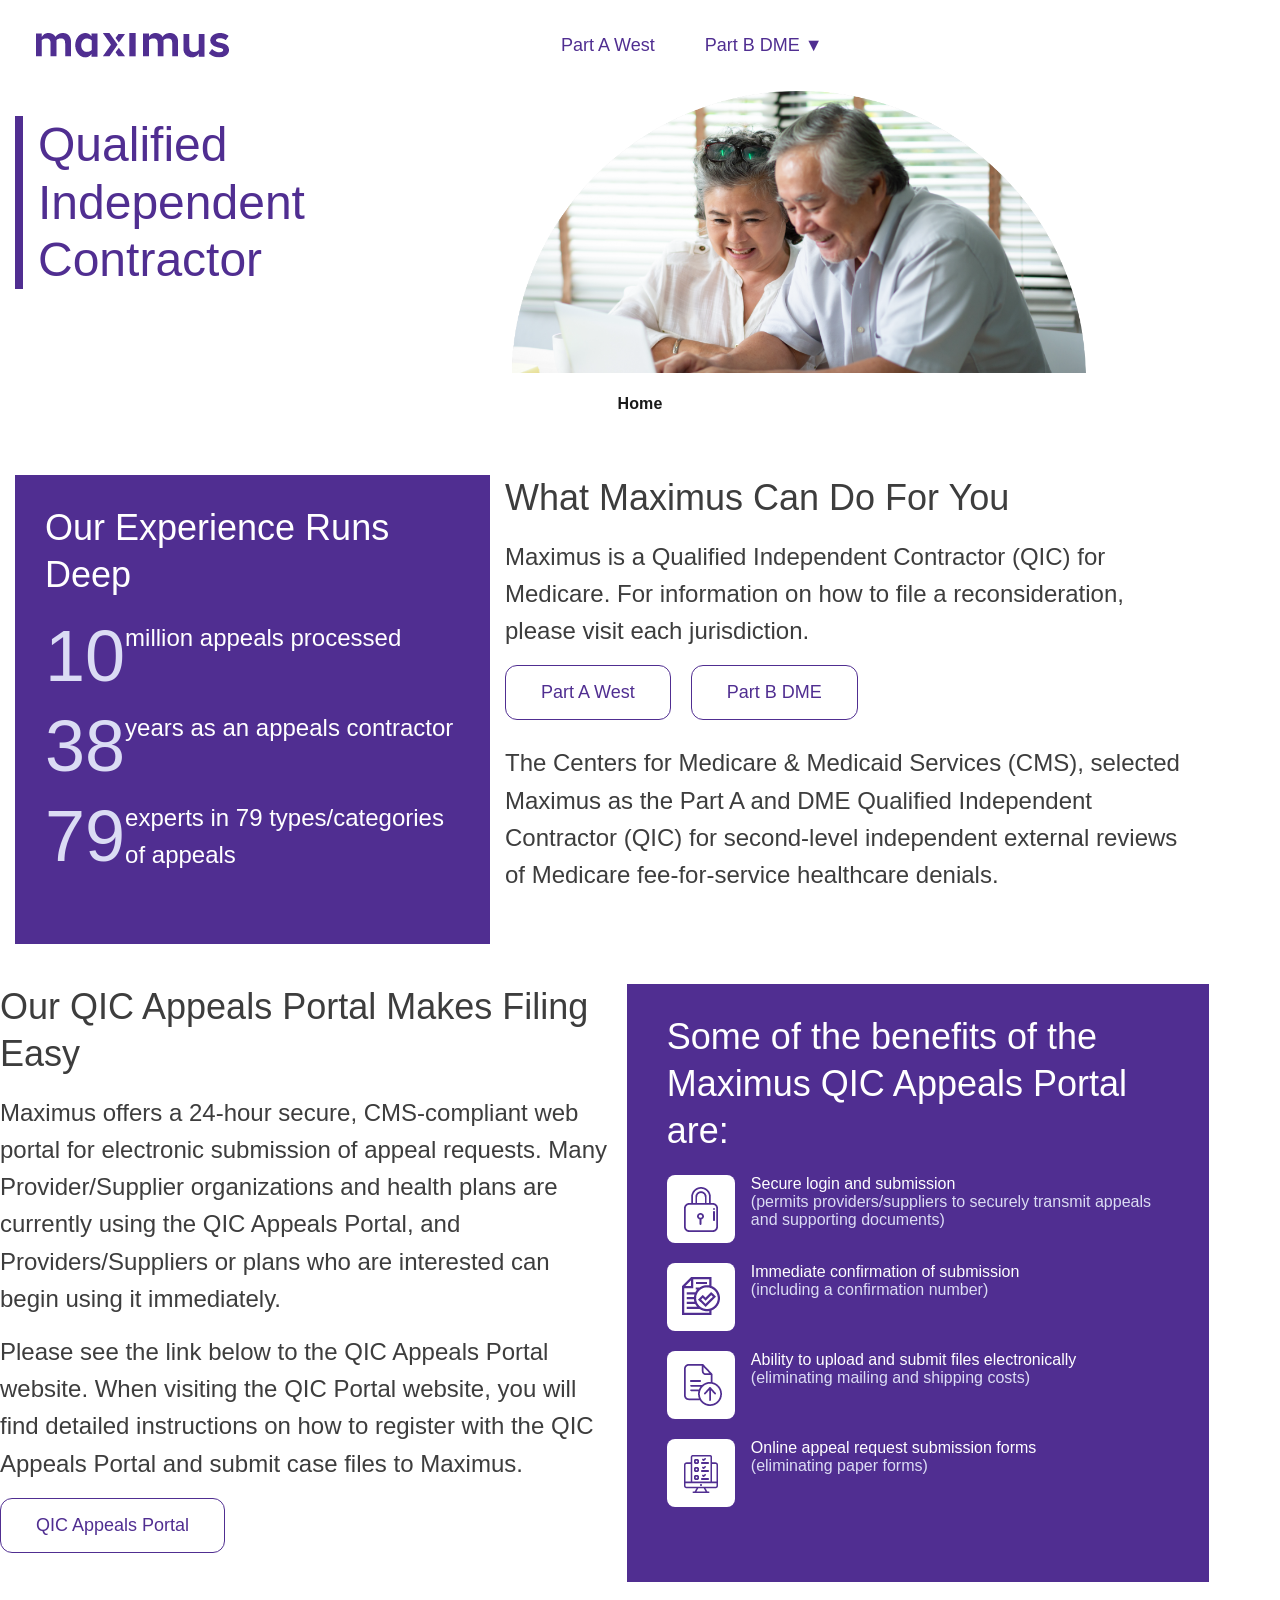
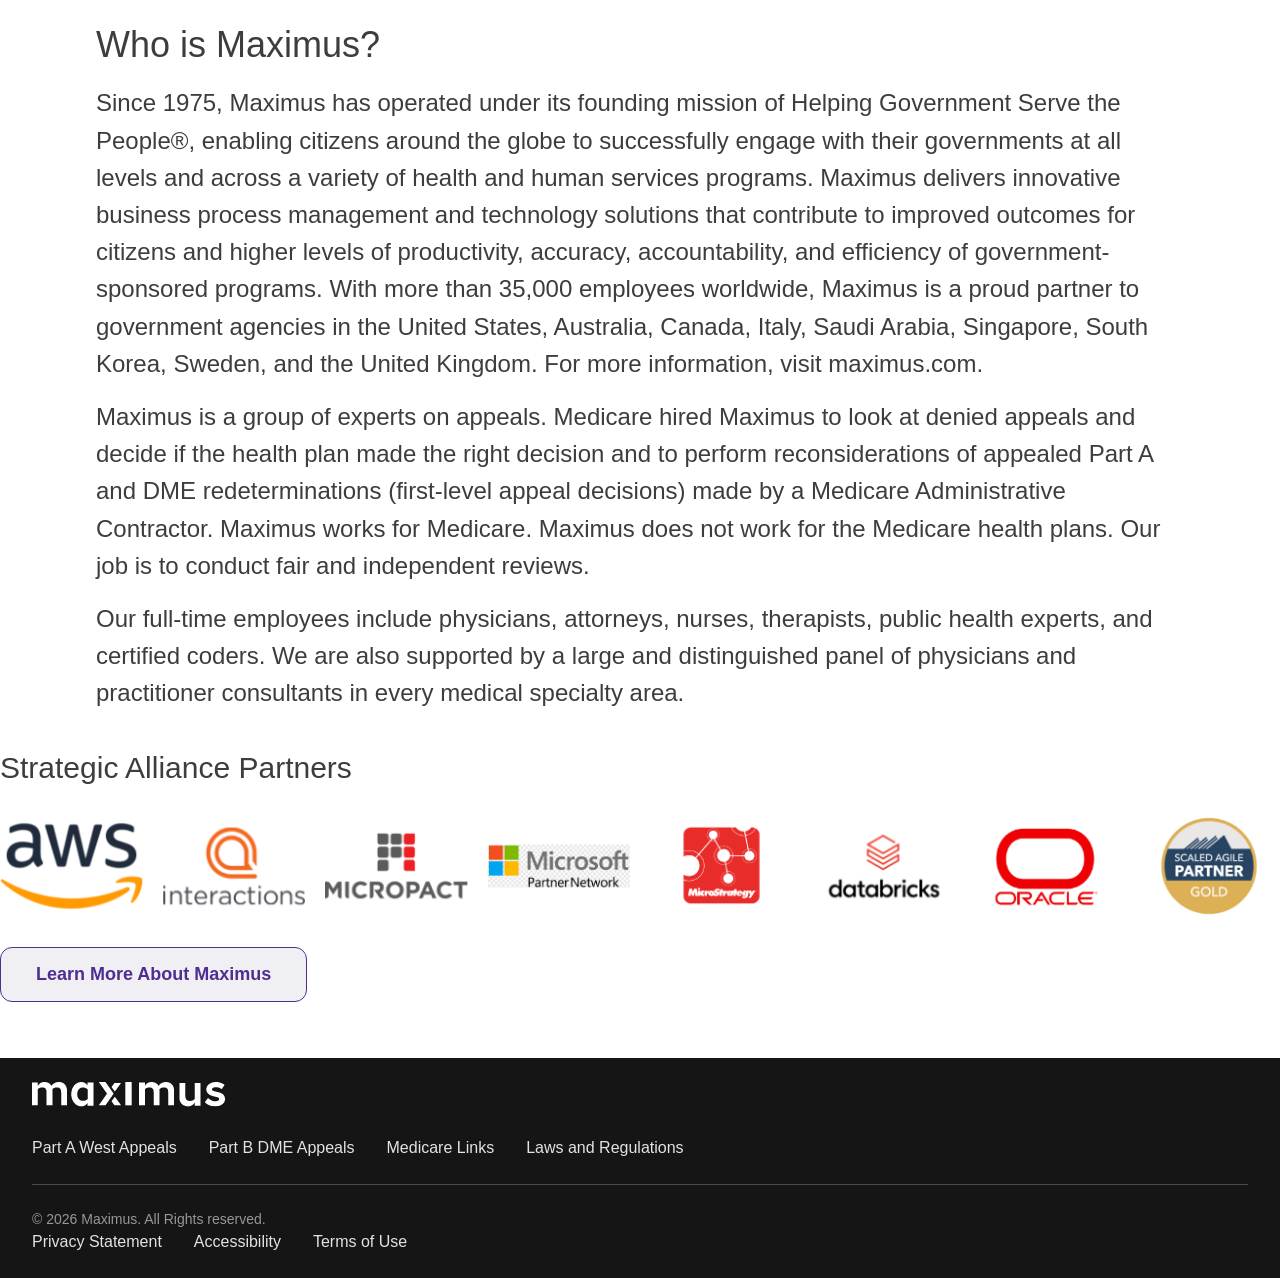
==== commit 5e7b1300: "Use MMS link and breadcrumbs components across pages Co-authored-by: Copilot <223556219+Copilot@user" ====
--- a/index.html
+++ b/index.html
@@ -16076,11 +16076,9 @@
       </div>
     </section>
 
-    <nav class="breadcrumb" aria-label="Breadcrumb">
-      <ol class="breadcrumb__list">
-        <li class="breadcrumb__item" aria-current="page">Home</li>
-      </ol>
-    </nav>
+    <div class="breadcrumb">
+      <mms-breadcrumbs items='[{"label": "Home"}]'></mms-breadcrumbs>
+    </div>
 
     <div class="container page home">
       <div class="home-top home-top--intro">
--- a/css/styles.css
+++ b/css/styles.css
@@ -99,20 +99,13 @@
 .hero__image img { height: clamp(120px, 22vw, 300px); width: auto; max-width: 45vw; object-fit: contain; display: block; }
 
 /* ---------- Breadcrumb ---------- */
-.breadcrumb { color: var(--purple); padding: 20px 0; }
-.breadcrumb__list { margin: 0; padding: 0; list-style: none; display: flex; justify-content: center; align-items: center; gap: 10px; flex-wrap: wrap; }
-.breadcrumb__item { color: var(--purple); font-size: 16px; }
-.breadcrumb__item:not(:last-child)::after { content: "/"; padding-left: 10px; }
-.breadcrumb__link { color: var(--purple); text-decoration: underline; font-weight: 700; }
-.breadcrumb__link:hover { text-decoration: none; }
+.breadcrumb { display: flex; justify-content: center; padding: 20px 24px; }
 
 /* ---------- Page content ---------- */
 .page { padding-top: 40px; padding-bottom: 40px; font-size: 24px; }
 .page-title { font-size: 36px; font-weight: 700; margin-bottom: .5em; line-height: 1.35; }
 .intro { font-size: 24px; line-height: 1.55; margin-bottom: 1em; }
 
-.link { color: var(--purple); font-size: inherit; font-weight: 700; text-decoration: underline; }
-.link:hover { text-decoration: none; }
 
 .paragraph { font-size: 24px; line-height: 1.55; margin-bottom: 1em; }
 .paragraph--label { font-weight: 700; }
@@ -231,7 +224,15 @@
 
 /* Part A West accordion */
 .page-accordion { display: block; margin: 32px 0 0; }
+.page-accordion .paragraph, .page-accordion .list li, .page-accordion .sub-heading { font-size: 18px; }
 .page-accordion .paragraph:last-child, .page-accordion .list:last-child { margin-bottom: 0; }
 
-.online-request-hero { display: block; margin: 24px 0 40px; }
+.online-request-hero { display: block; margin: 24px 0 40px; --text-measure-prose: none; }
 .online-request-hero__link { text-decoration: none; display: inline-block; }
+
+/* Cap page body at the design system content width, matching the footer */
+.page--content { max-width: var(--layout-content-max-width, 1280px); }
+.list--ordered { list-style: decimal; padding-left: 1.5em; }
+.list--ordered li::before { content: none; }
+.list--ordered li::marker { color: var(--purple); font-weight: 700; }
+.submit-method { margin: 12px 0 0; }
